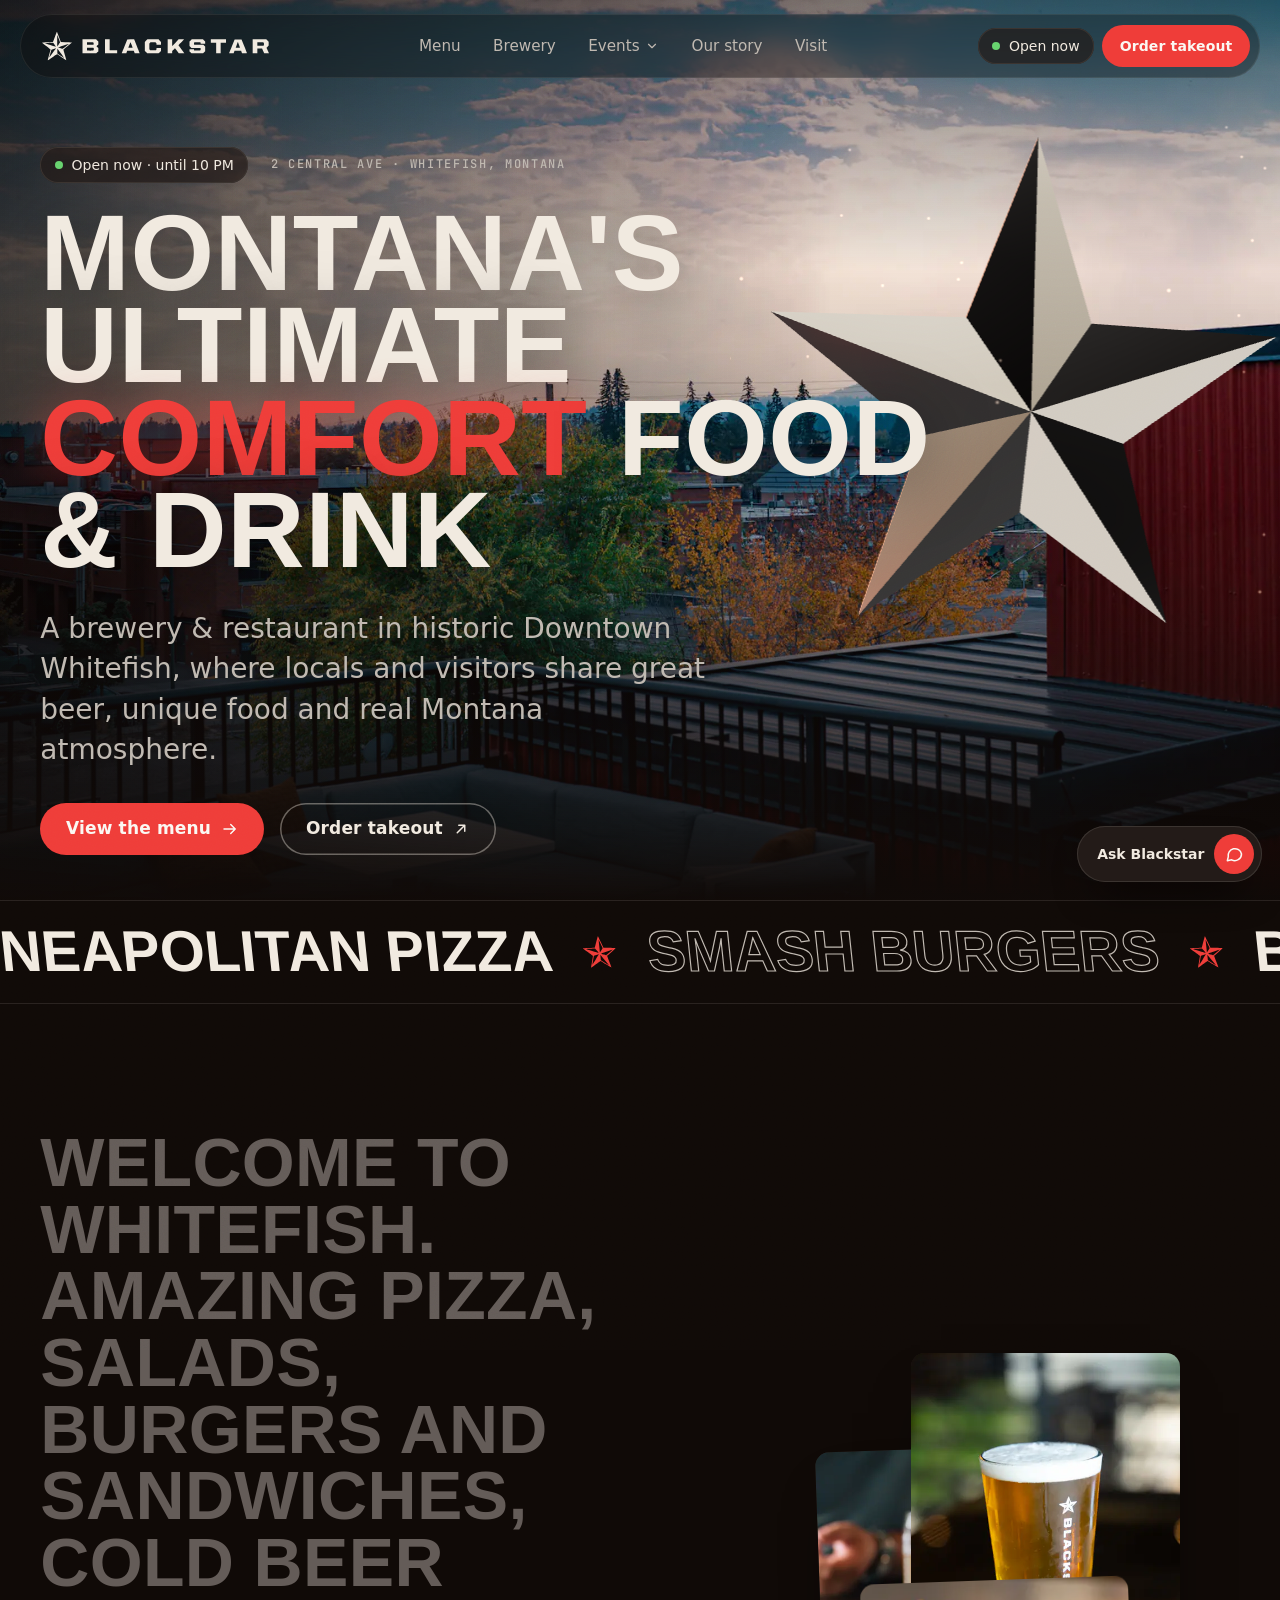
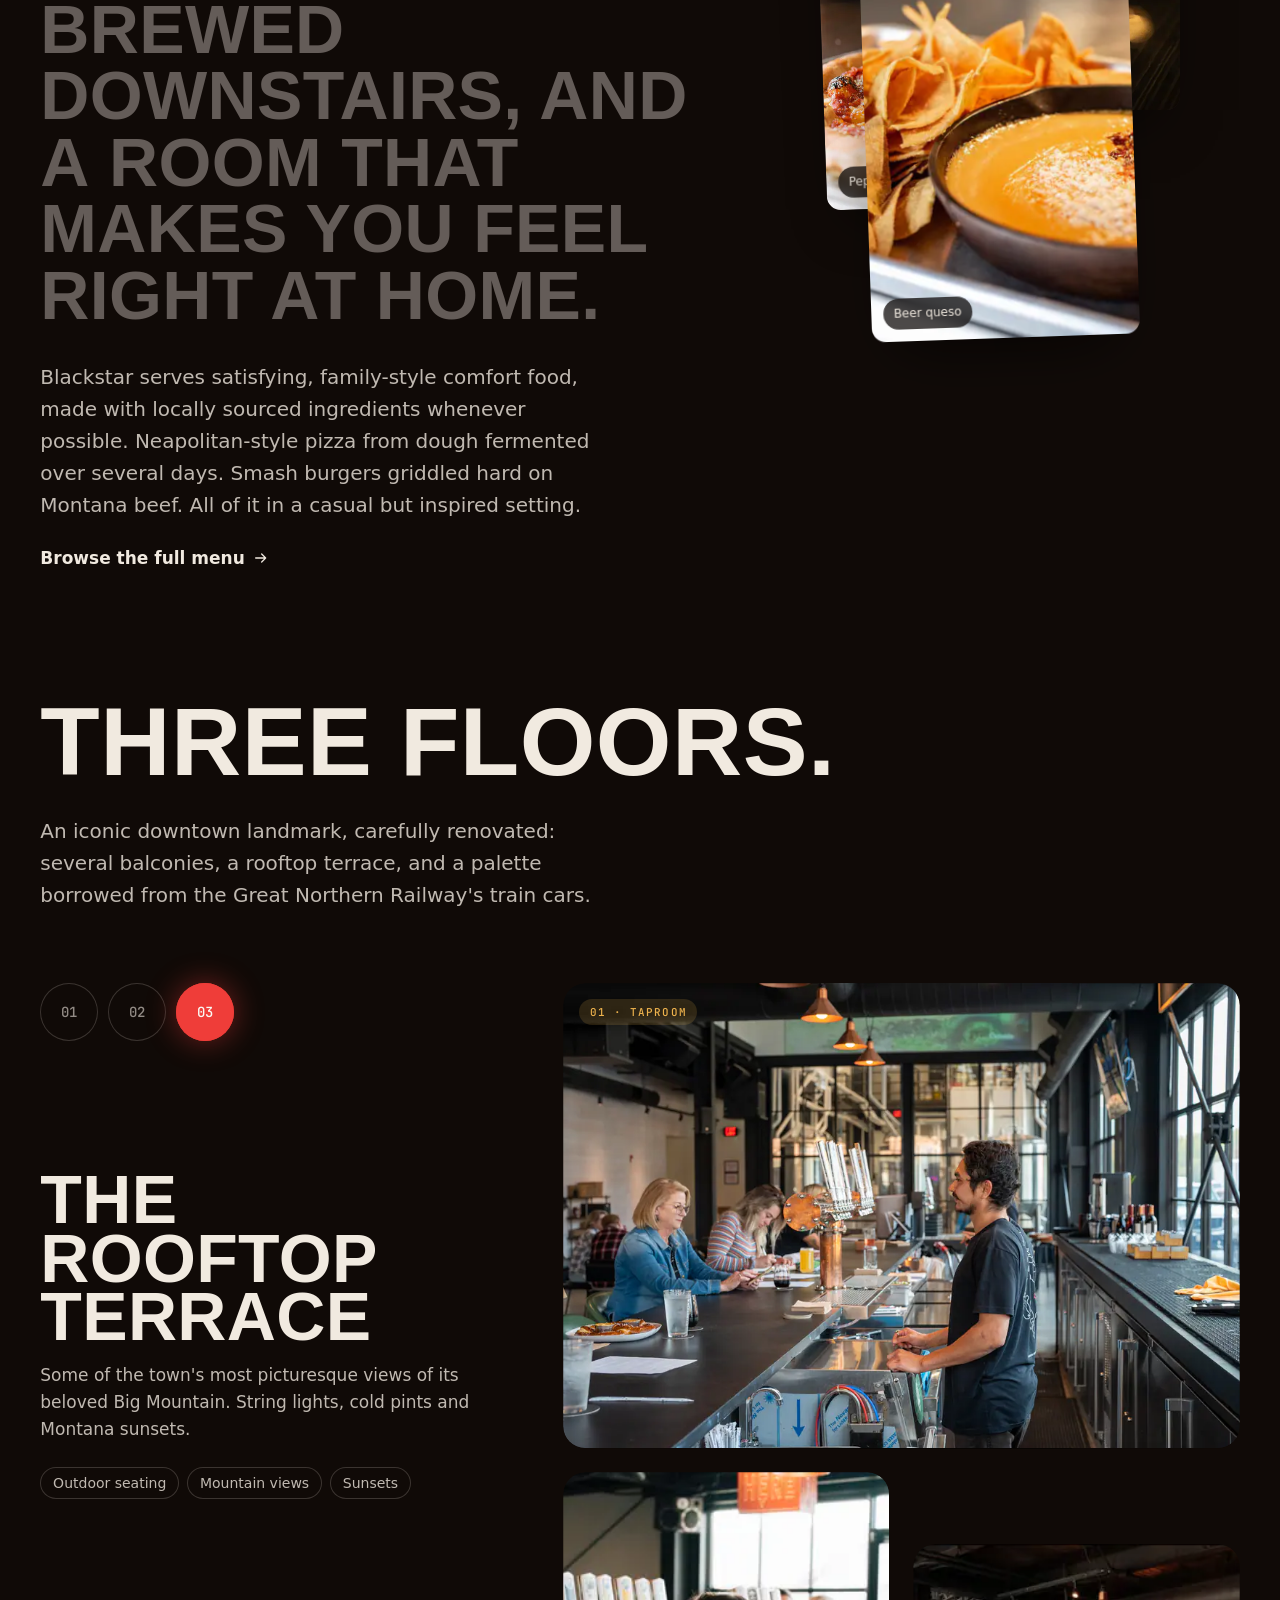
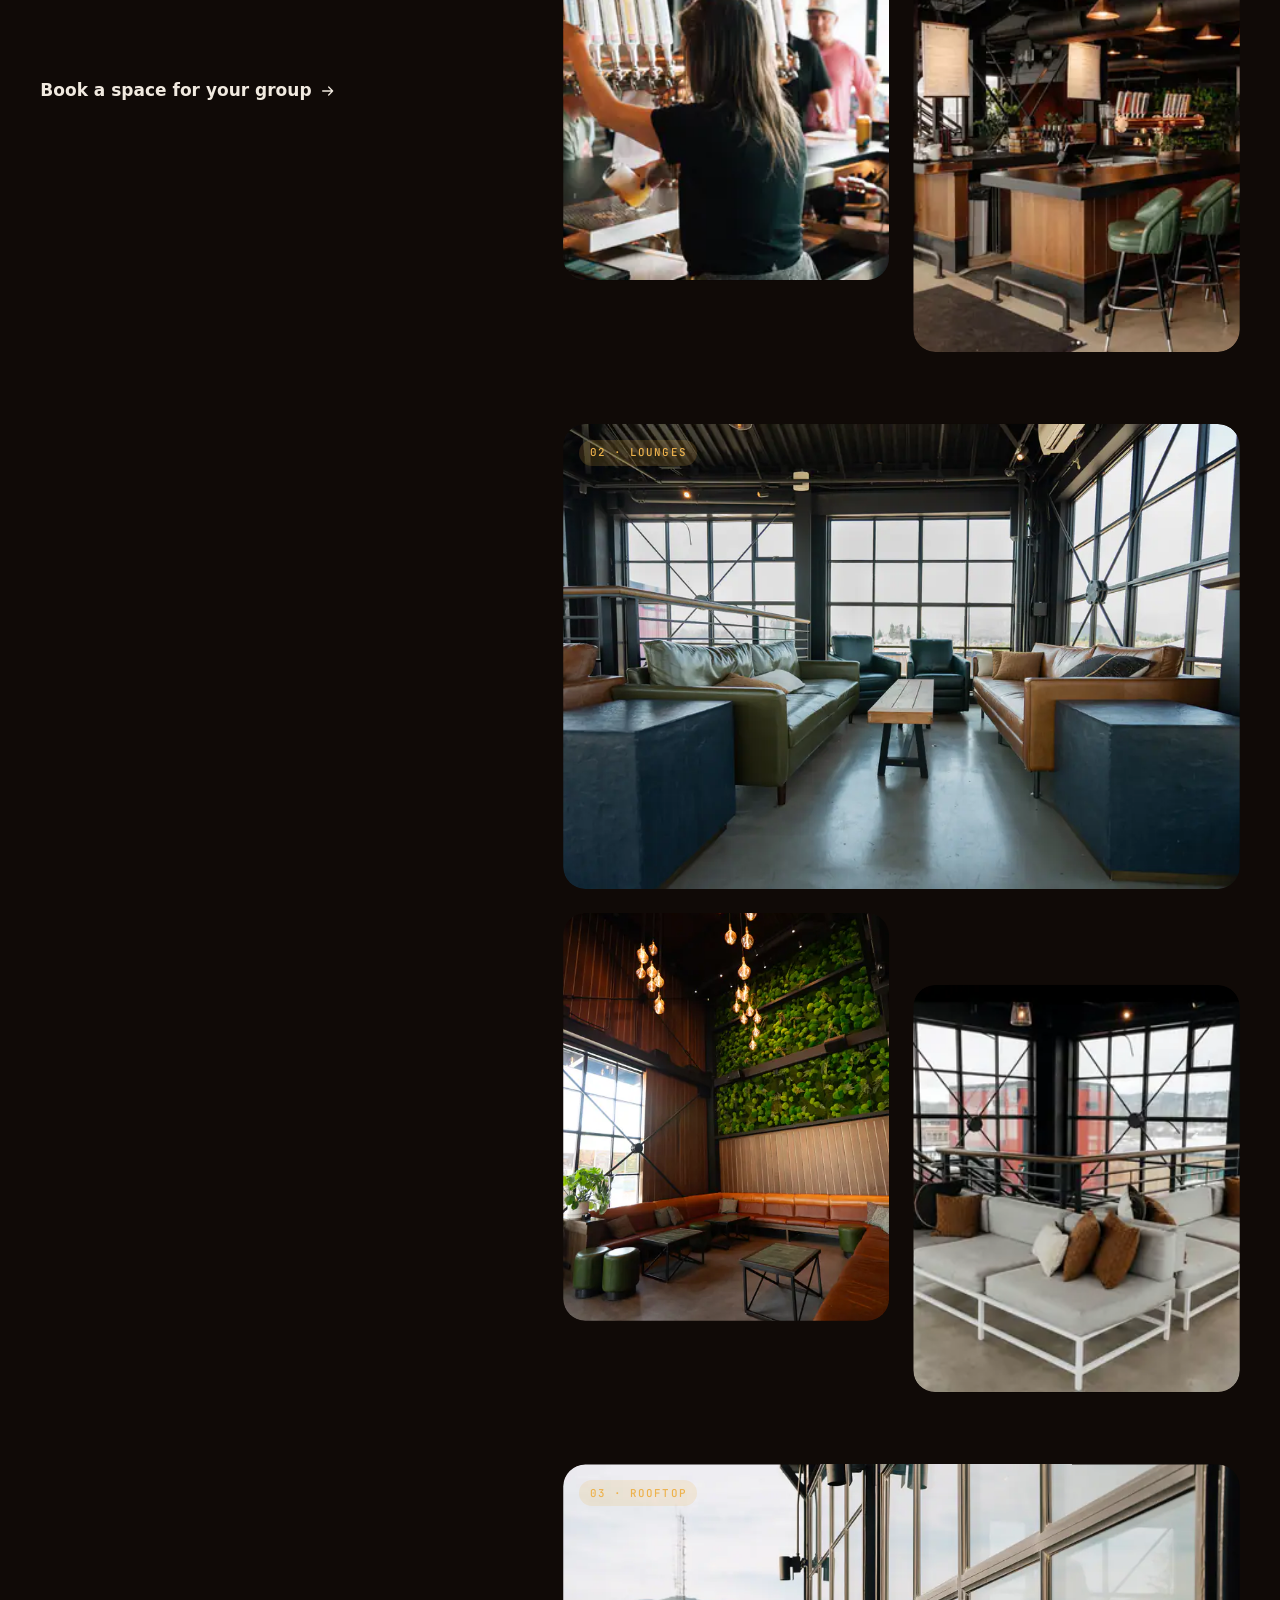
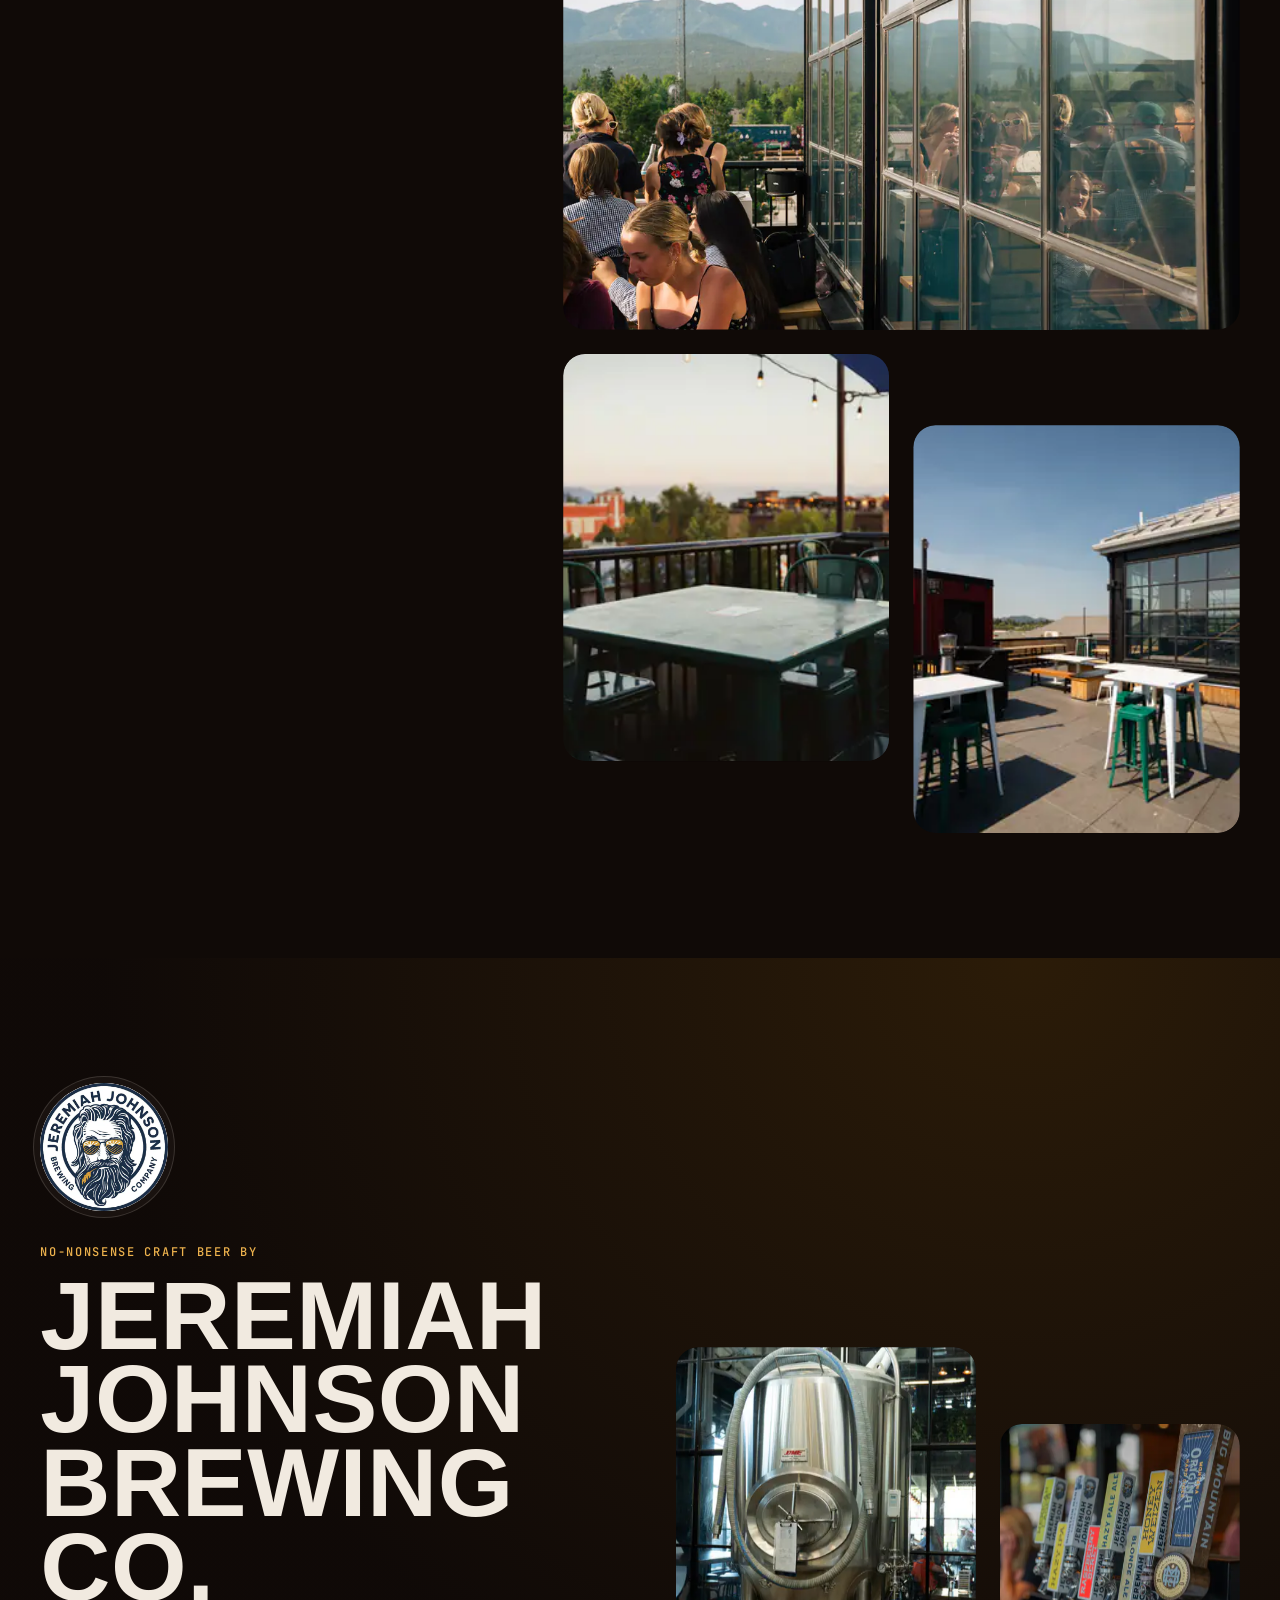
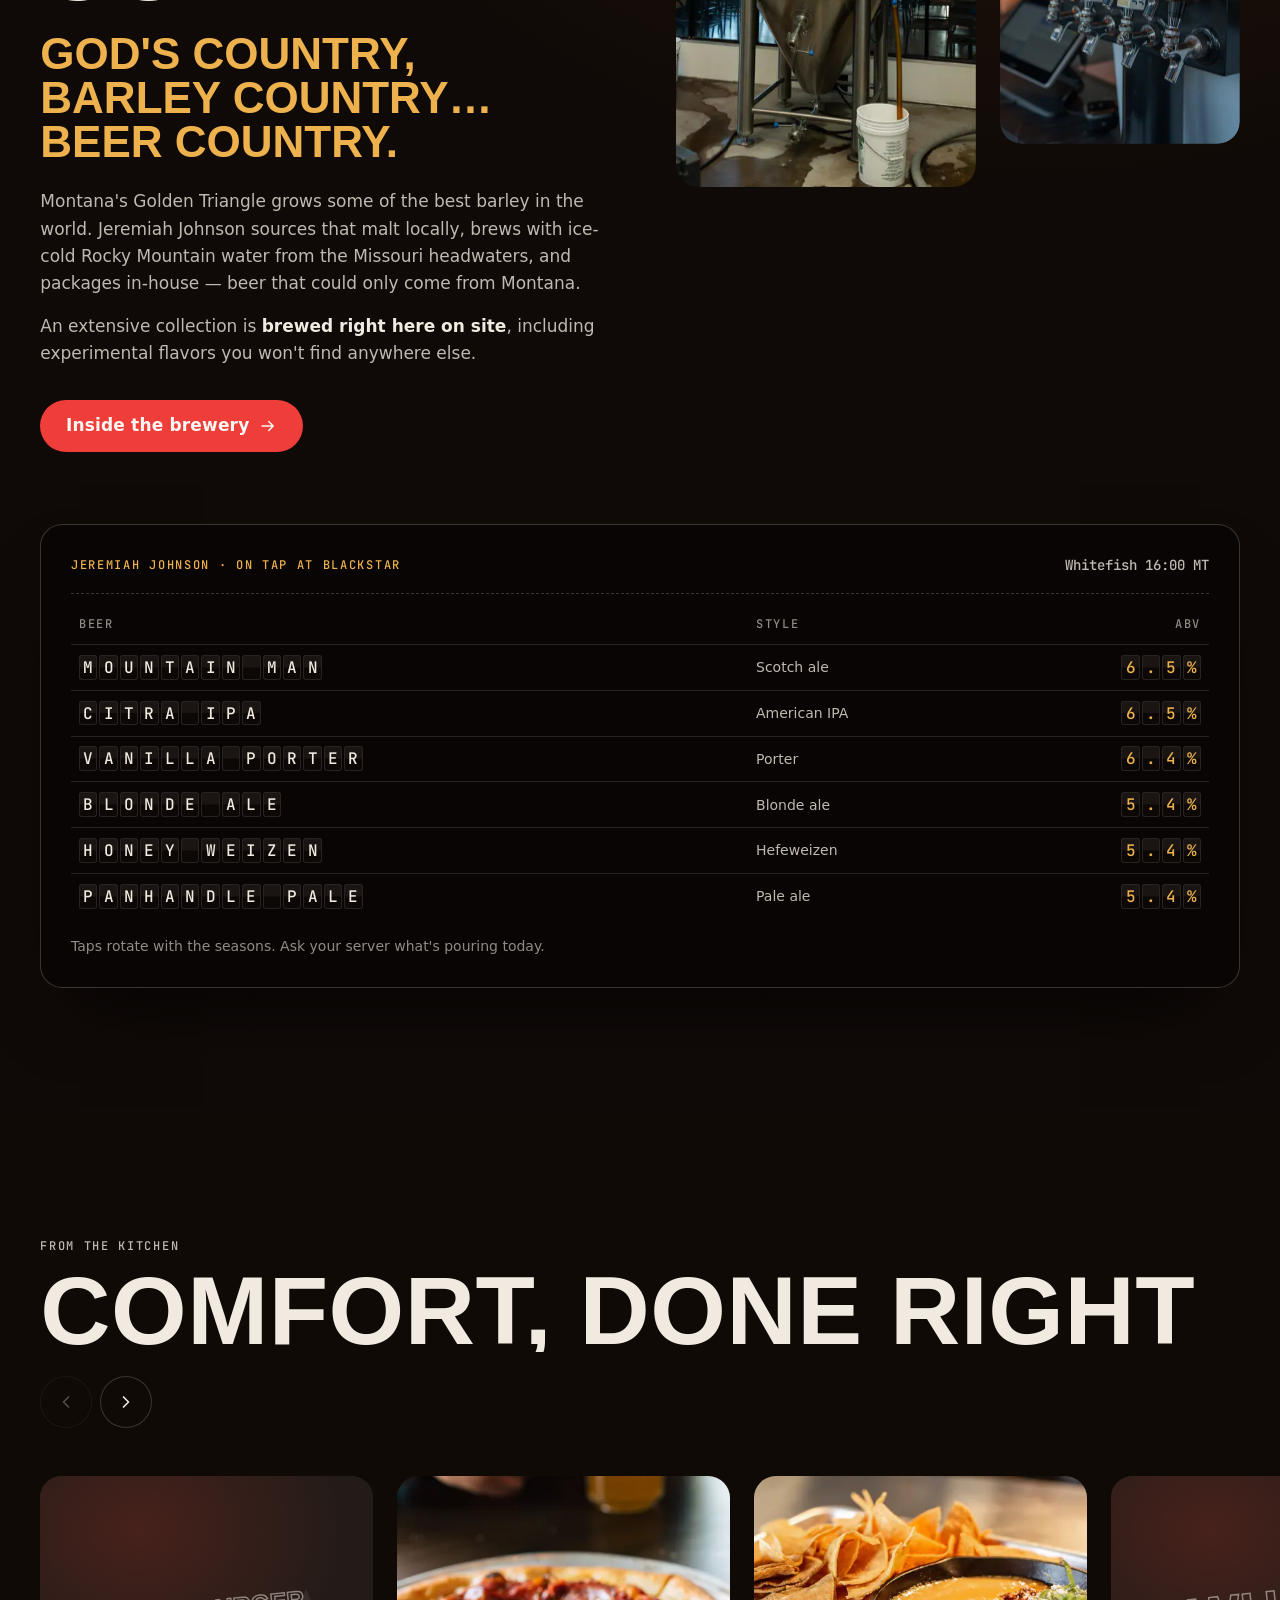
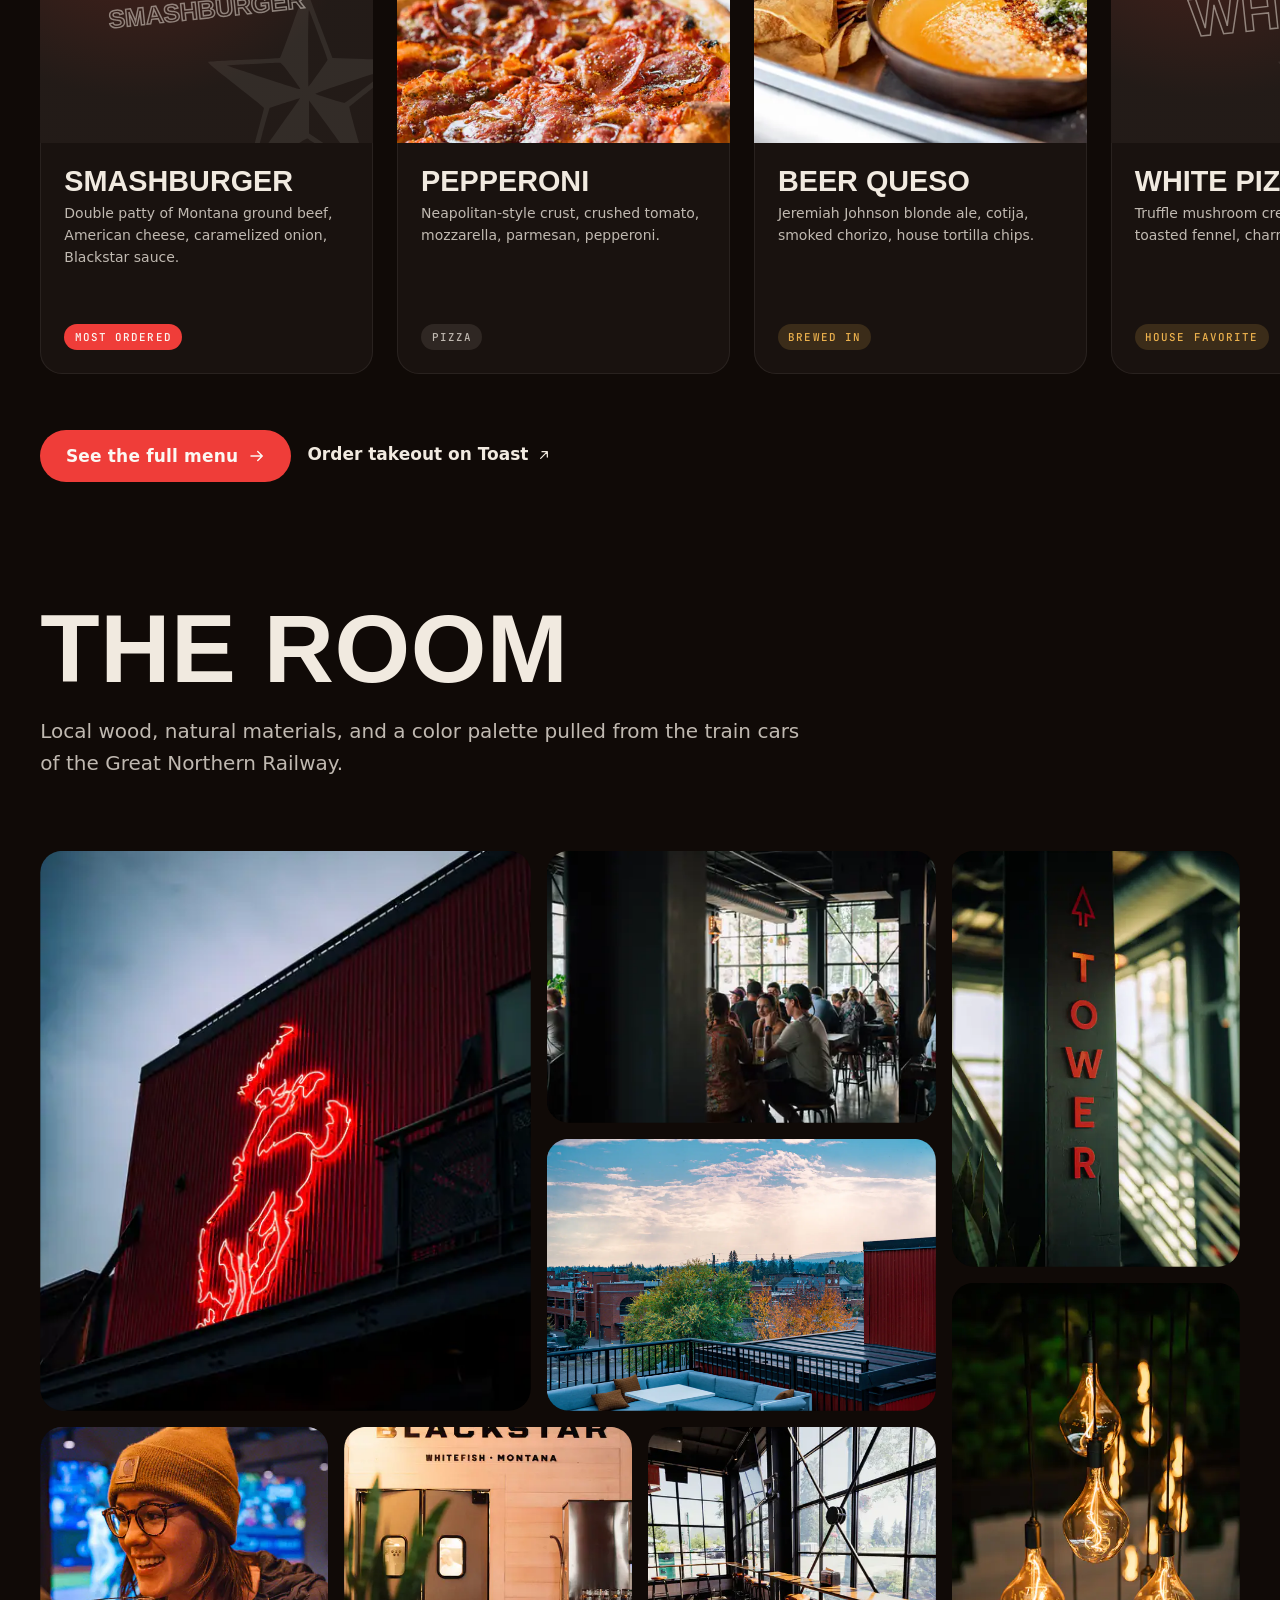
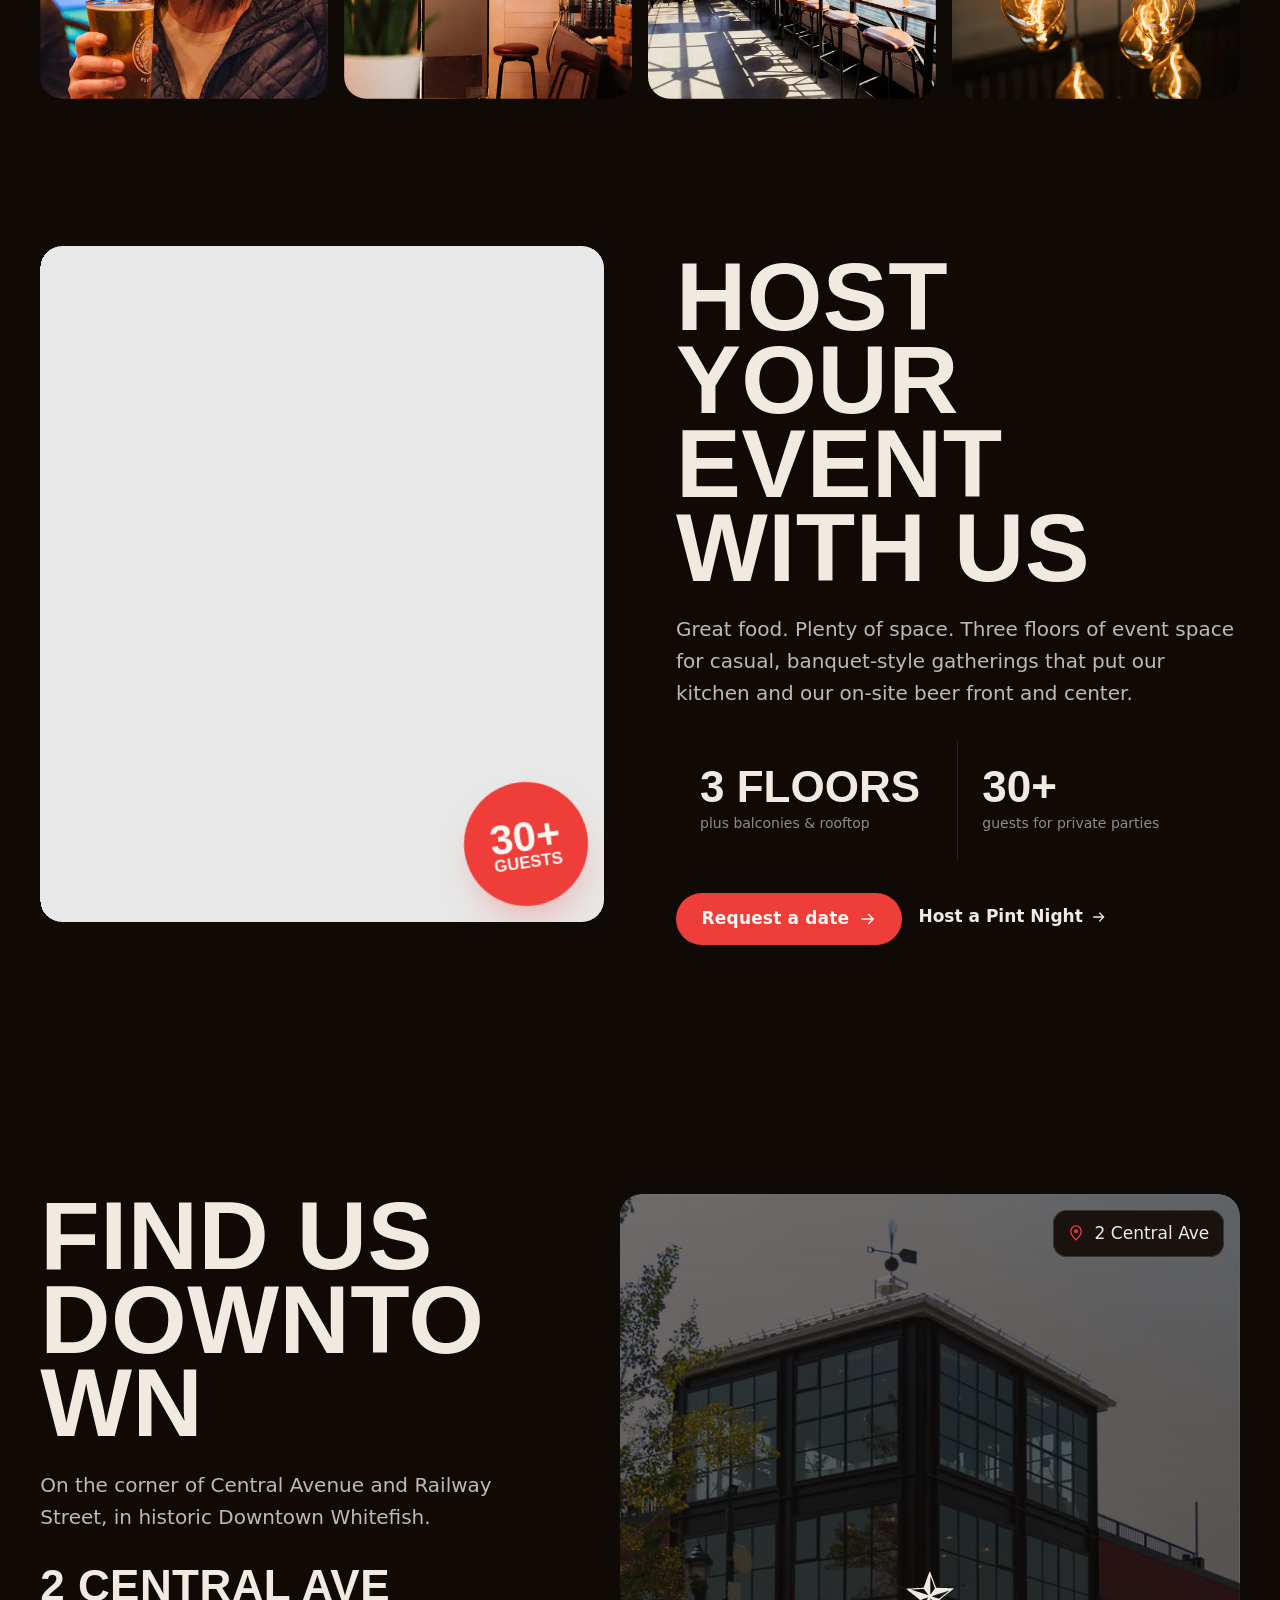
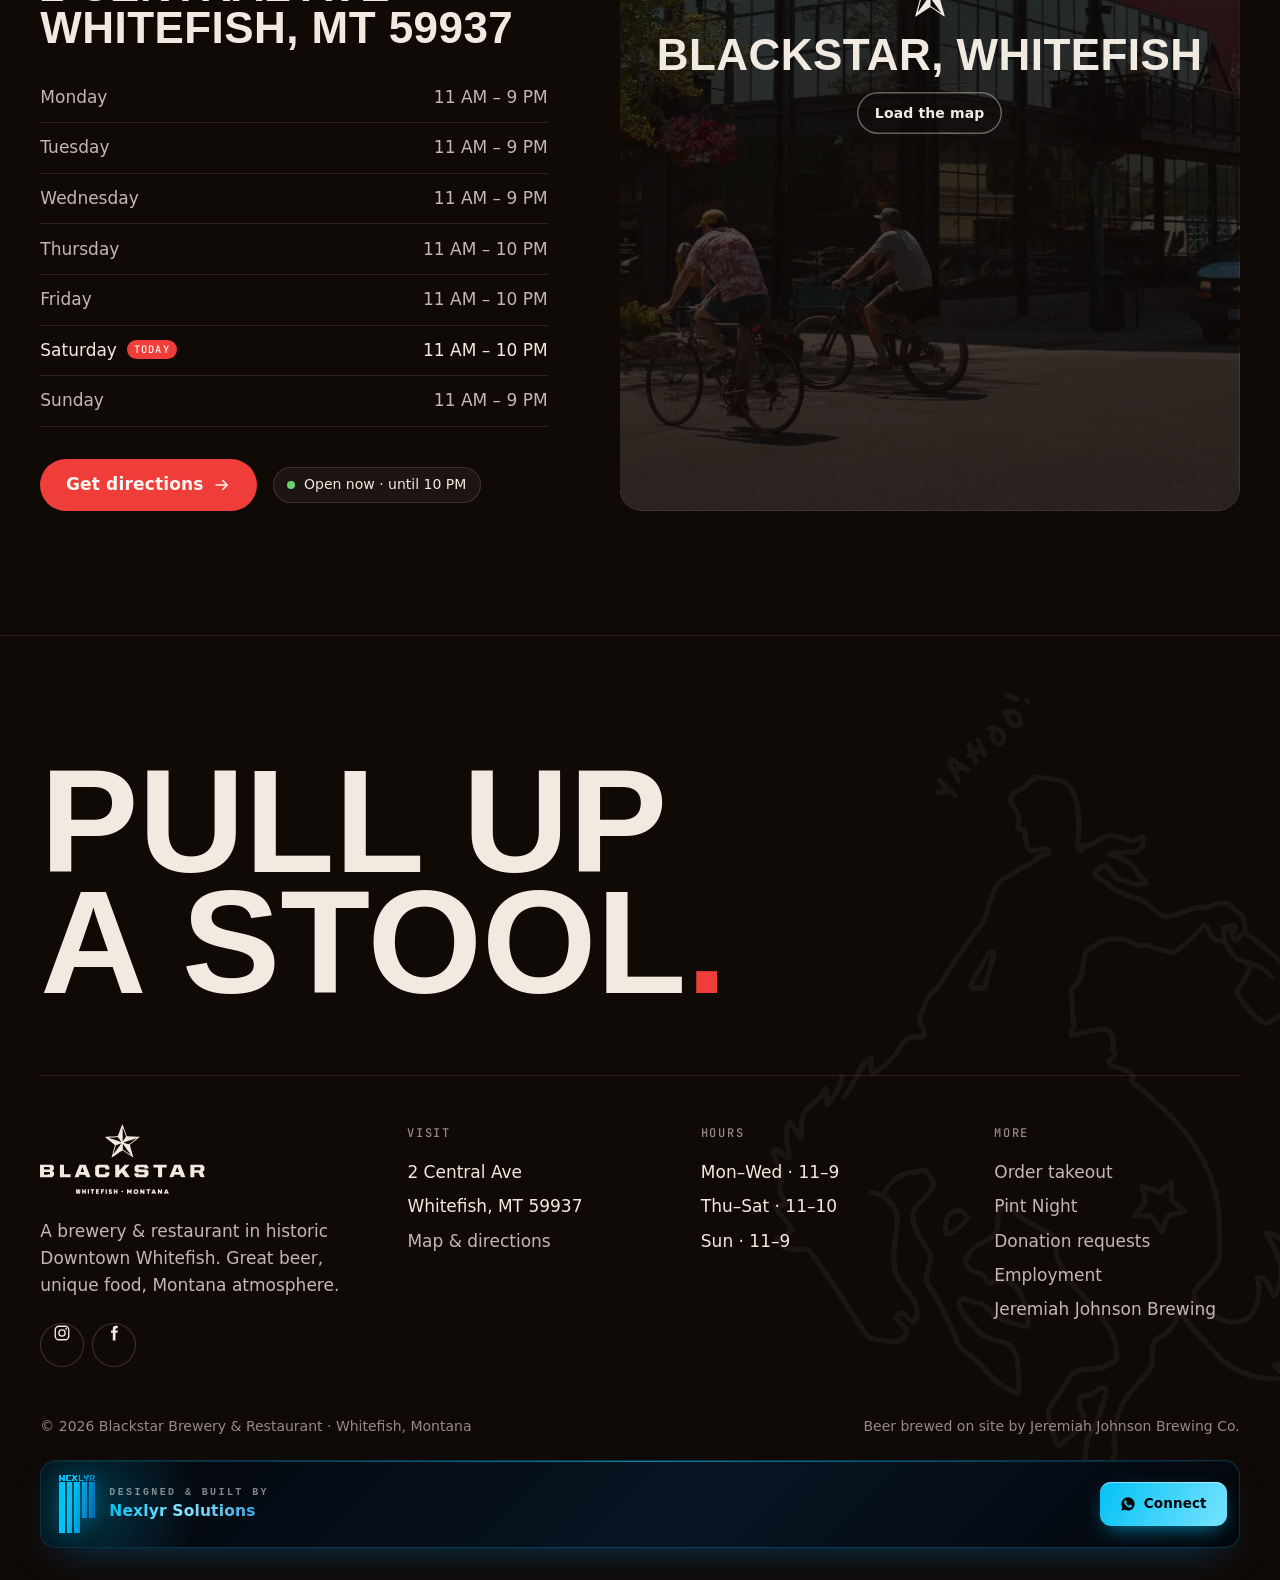
==== index.html @ f2c834ae "Blackstar demo website: 6 pages, 3D star, tap board, menu, events Premium multi-page site for Blacks" ====
<!doctype html>
<html lang="en">
<head>
<meta charset="utf-8">
<meta name="viewport" content="width=device-width,initial-scale=1,viewport-fit=cover">
<title>Blackstar — Brewery & Restaurant in Downtown Whitefish, Montana</title>
<meta name="description" content="Montana's ultimate comfort food & drink. Neapolitan-style pizza, smash burgers and Jeremiah Johnson beer brewed on site, three floors and a rooftop terrace at 2 Central Ave, Whitefish.">
<meta name="theme-color" content="#120e0c">
<link rel="canonical" href="https://blackstar.nexlyr.solutions/">
<meta property="og:type" content="website"><meta property="og:site_name" content="Blackstar">
<meta property="og:title" content="Blackstar — Brewery & Restaurant in Downtown Whitefish, Montana"><meta property="og:description" content="Montana's ultimate comfort food & drink. Neapolitan-style pizza, smash burgers and Jeremiah Johnson beer brewed on site, three floors and a rooftop terrace at 2 Central Ave, Whitefish.">
<meta property="og:url" content="https://blackstar.nexlyr.solutions/">
<meta property="og:image" content="https://blackstar.nexlyr.solutions/assets/brand/og-image.jpg"><meta property="og:image:width" content="1200"><meta property="og:image:height" content="630">
<meta name="twitter:card" content="summary_large_image"><meta name="twitter:image" content="https://blackstar.nexlyr.solutions/assets/brand/og-image.jpg">
<link rel="icon" href="assets/brand/favicon.svg" type="image/svg+xml"><link rel="icon" href="assets/brand/favicon-32.png" sizes="32x32"><link rel="apple-touch-icon" href="assets/brand/apple-touch-icon.png">
<link rel="manifest" href="site.webmanifest">
<link rel="preload" href="assets/fonts/display-900.woff2" as="font" type="font/woff2" crossorigin>
<link rel="preload" href="assets/fonts/sans-400.woff2" as="font" type="font/woff2" crossorigin>
<link rel="preload" as="image" type="image/webp" imagesrcset="assets/img/rooftop-sunset-view-480.webp 480w, assets/img/rooftop-sunset-view-960.webp 960w, assets/img/rooftop-sunset-view-1600.webp 1600w" imagesizes="100vw" fetchpriority="high">
<link rel="stylesheet" href="assets/css/tokens.css">
<link rel="stylesheet" href="assets/css/site.css">
<script>(function(d){d.classList.add('js');if(!matchMedia('(prefers-reduced-motion: reduce)').matches)d.classList.add('js-motion')})(document.documentElement)</script>
<script type="application/ld+json">{"@context":"https://schema.org","@type":["Restaurant","Brewery"],"name":"Blackstar","alternateName":"Blackstar Brewery & Restaurant","description":"Brewery and restaurant in historic Downtown Whitefish, Montana, with beer brewed on site by Jeremiah Johnson Brewing Co.","servesCuisine":["American","Pizza","Burgers"],"url":"https://blackstar.nexlyr.solutions/","image":"https://blackstar.nexlyr.solutions/assets/brand/og-image.jpg","address":{"@type":"PostalAddress","streetAddress":"2 Central Ave","addressLocality":"Whitefish","addressRegion":"MT","postalCode":"59937","addressCountry":"US"},"geo":{"@type":"GeoCoordinates","latitude":48.4121,"longitude":-114.3376},"openingHoursSpecification":[{"@type":"OpeningHoursSpecification","dayOfWeek":["Monday","Tuesday","Wednesday","Sunday"],"opens":"11:00","closes":"21:00"},{"@type":"OpeningHoursSpecification","dayOfWeek":["Thursday","Friday","Saturday"],"opens":"11:00","closes":"22:00"}],"acceptsReservations":"False","hasMenu":"https://blackstar.nexlyr.solutions/menu","sameAs":["https://www.instagram.com/blackstarmontana/","https://www.facebook.com/blackstarmontana","https://www.blackstarmt.com/"]}</script>
</head>
<body data-page="home">
<a class="skip" href="#main">Skip to content</a>
<svg width="0" height="0" style="position:absolute" aria-hidden="true">
<symbol id="i-star" viewBox="0 0 227 218"><path d="M43.3 216.4C47.2 203.6 65.0 137.3 64.8 136.4C64.6 135.7 49.9 123.8 32.1 109.9C6.0 89.5 0.1 84.5 1.6 83.9C2.6 83.5 21.3 82.4 43.0 81.5C64.7 80.6 82.7 79.7 83.0 79.5C83.4 79.3 90.1 61.3 98.0 39.4C108.7 10.0 112.6 0.2 113.2 1.6C113.7 2.7 120.5 20.6 128.3 41.5L142.6 79.5L177.5 80.7C196.8 81.4 215.8 82.0 219.9 82.2L227.4 82.5L194.9 108.4C177.1 122.6 162.2 134.6 161.8 134.9C161.4 135.2 166.3 153.5 172.6 175.5C178.9 197.5 184.0 215.8 184.0 216.2C184.0 216.6 169.3 207.2 151.2 195.3C133.2 183.4 117.3 173.0 115.9 172.1C112.9 170.4 117.7 167.5 62.6 204.8C49.9 213.5 43.0 217.6 43.3 216.4ZM164.2 193.8C162.1 190.9 150.3 174.8 138.2 158.1L116.0 127.8L116.0 146.6L116.0 165.5L141.3 182.2C155.1 191.3 166.9 198.9 167.3 198.9C167.7 199.0 166.3 196.6 164.2 193.8ZM81.4 160.1C95.0 141.2 105.9 125.6 105.7 125.4C105.4 125.1 72.1 135.8 71.2 136.5C71.1 136.6 67.2 150.3 62.6 166.9C58.1 183.5 54.9 196.5 55.5 195.8C56.2 195.1 67.9 179.0 81.4 160.1ZM182.0 111.5C195.2 101.1 205.8 92.5 205.7 92.3C205.6 92.2 186.6 98.3 163.5 105.9C132.2 116.3 122.0 120.0 123.5 120.6C129.7 123.1 154.8 130.8 156.3 130.7C157.3 130.6 168.9 122.0 182.0 111.5ZM106.0 114.5C106.0 114.3 101.2 107.5 95.4 99.5C85.6 86.2 84.5 85.0 81.6 85.0C73.7 85.1 22.8 87.8 22.5 88.2C22.2 88.5 103.4 114.8 105.2 114.9C105.7 115.0 106.0 114.8 106.0 114.5ZM126.4 97.3C132.2 89.3 137.0 82.1 137.0 81.5C137.0 80.2 117.3 27.3 115.9 25.0C115.4 24.1 115.0 41.8 115.0 67.8C115.0 92.1 115.2 112.0 115.4 112.0C115.7 112.0 120.6 105.4 126.4 97.3Z" fill="currentColor"/></symbol>
<symbol id="i-arrow" viewBox="0 0 24 24"><path d="M4 12h15M13 6l6 6-6 6" fill="none" stroke="currentColor" stroke-width="1.9" stroke-linecap="round" stroke-linejoin="round"/></symbol>
<symbol id="i-ext" viewBox="0 0 24 24"><path d="M7 17 17 7M9 7h8v8" fill="none" stroke="currentColor" stroke-width="1.9" stroke-linecap="round" stroke-linejoin="round"/></symbol>
<symbol id="i-down" viewBox="0 0 24 24"><path d="m6 9 6 6 6-6" fill="none" stroke="currentColor" stroke-width="2" stroke-linecap="round" stroke-linejoin="round"/></symbol>
<symbol id="i-left" viewBox="0 0 24 24"><path d="M15 6l-6 6 6 6" fill="none" stroke="currentColor" stroke-width="2" stroke-linecap="round" stroke-linejoin="round"/></symbol>
<symbol id="i-right" viewBox="0 0 24 24"><path d="M9 6l6 6-6 6" fill="none" stroke="currentColor" stroke-width="2" stroke-linecap="round" stroke-linejoin="round"/></symbol>
<symbol id="i-ig" viewBox="0 0 24 24"><rect x="3" y="3" width="18" height="18" rx="5" fill="none" stroke="currentColor" stroke-width="1.8"/><circle cx="12" cy="12" r="4.2" fill="none" stroke="currentColor" stroke-width="1.8"/><circle cx="17.4" cy="6.6" r="1.2" fill="currentColor"/></symbol>
<symbol id="i-fb" viewBox="0 0 24 24"><path d="M14 8.5V6.8c0-.8.5-1.3 1.3-1.3H17V2.3h-2.6C11.7 2.3 10.4 4 10.4 6.4v2.1H8v3.3h2.4V22H14V11.8h2.6l.5-3.3H14z" fill="currentColor"/></symbol>
<symbol id="i-pin" viewBox="0 0 24 24"><path d="M12 21s-7-6.2-7-11.5A7 7 0 0 1 19 9.5C19 14.8 12 21 12 21z" fill="none" stroke="currentColor" stroke-width="1.8"/><circle cx="12" cy="9.5" r="2.5" fill="currentColor"/></symbol>
<symbol id="i-clock" viewBox="0 0 24 24"><circle cx="12" cy="12" r="9" fill="none" stroke="currentColor" stroke-width="1.8"/><path d="M12 7v5l3 2" fill="none" stroke="currentColor" stroke-width="1.8" stroke-linecap="round"/></symbol>
<symbol id="i-beer" viewBox="0 0 24 24"><path d="M6 8h9v11a2 2 0 0 1-2 2H8a2 2 0 0 1-2-2V8zM15 10h2.5a2 2 0 0 1 2 2v3a2 2 0 0 1-2 2H15M6 8a3 3 0 0 1 3-4 3 3 0 0 1 5 1 2.5 2.5 0 0 1 1 3" fill="none" stroke="currentColor" stroke-width="1.7" stroke-linejoin="round"/><path d="M9 12v5M12 12v5" stroke="currentColor" stroke-width="1.7" stroke-linecap="round"/></symbol>
<symbol id="i-cal" viewBox="0 0 24 24"><rect x="3.5" y="5" width="17" height="15" rx="2.5" fill="none" stroke="currentColor" stroke-width="1.8"/><path d="M3.5 10h17M8 3v4M16 3v4" stroke="currentColor" stroke-width="1.8" stroke-linecap="round"/></symbol>
<symbol id="i-users" viewBox="0 0 24 24"><circle cx="9" cy="8" r="3.4" fill="none" stroke="currentColor" stroke-width="1.8"/><path d="M2.5 20c.6-3.6 3.2-5.6 6.5-5.6s5.9 2 6.5 5.6M16 4.8a3.3 3.3 0 0 1 0 6.4M18 14.6c2 .6 3.2 2.4 3.5 5.4" fill="none" stroke="currentColor" stroke-width="1.8" stroke-linecap="round"/></symbol>
<symbol id="i-chat" viewBox="0 0 24 24"><path d="M21 12a8 8 0 0 1-11.8 7L4 20l1.1-4.5A8 8 0 1 1 21 12Z" fill="none" stroke="currentColor" stroke-width="1.8" stroke-linejoin="round"/></symbol>
<symbol id="i-send" viewBox="0 0 24 24"><path d="M4 12 20 4l-6 16-3-7-7-1z" fill="none" stroke="currentColor" stroke-width="1.8" stroke-linejoin="round"/></symbol>
<symbol id="i-x" viewBox="0 0 24 24"><path d="M6 6l12 12M18 6 6 18" stroke="currentColor" stroke-width="2" stroke-linecap="round"/></symbol>
<symbol id="i-ticket" viewBox="0 0 24 24"><path d="M3 8a2 2 0 0 0 2-2h14a2 2 0 0 0 2 2v2a2 2 0 0 0 0 4v2a2 2 0 0 0-2 2H5a2 2 0 0 0-2-2v-2a2 2 0 0 0 0-4V8z" fill="none" stroke="currentColor" stroke-width="1.8" stroke-linejoin="round"/><path d="M14 6v12" stroke="currentColor" stroke-width="1.6" stroke-dasharray="2 2"/></symbol>
<symbol id="i-heart" viewBox="0 0 24 24"><path d="M12 20s-8-4.7-8-10.5A4.5 4.5 0 0 1 12 7a4.5 4.5 0 0 1 8 2.5C20 15.3 12 20 12 20z" fill="none" stroke="currentColor" stroke-width="1.8" stroke-linejoin="round"/></symbol>
<symbol id="i-brief" viewBox="0 0 24 24"><rect x="3" y="7" width="18" height="13" rx="2.5" fill="none" stroke="currentColor" stroke-width="1.8"/><path d="M9 7V5.5A1.5 1.5 0 0 1 10.5 4h3A1.5 1.5 0 0 1 15 5.5V7M3 12h18" fill="none" stroke="currentColor" stroke-width="1.8"/></symbol>
<symbol id="i-pizza" viewBox="0 0 24 24"><path d="M12 21 3.5 5.5a14 14 0 0 1 17 0L12 21z" fill="none" stroke="currentColor" stroke-width="1.8" stroke-linejoin="round"/><circle cx="10" cy="9" r="1.3" fill="currentColor"/><circle cx="14" cy="12" r="1.3" fill="currentColor"/></symbol>
<symbol id="i-mtn" viewBox="0 0 24 24"><path d="M2 19 9 7l4 6 2.5-3.5L22 19H2z" fill="none" stroke="currentColor" stroke-width="1.8" stroke-linejoin="round"/></symbol>
</svg>
<div class="grain" aria-hidden="true"></div>
<i class="progress" aria-hidden="true"></i>
<header class="nav" role="banner">
  <a class="brand" href="index.html" aria-label="Blackstar home"><svg class="brand__star" viewBox="0 0 227 218" aria-hidden="true"><use href="#i-star"/></svg><svg class="brand__word" viewBox="326 84 1122 90" aria-hidden="true"><path d="M45.3 219.4C45.6 218.3 50.4 200.8 56.0 180.5C61.5 160.2 66.5 142.3 67.0 140.8C67.8 138.2 66.8 137.4 34.1 111.8C15.5 97.3 0.4 85.4 0.5 85.2C0.7 85.0 19.9 84.0 43.1 82.9C66.4 81.8 85.6 80.7 85.8 80.6C85.9 80.4 92.6 62.3 100.6 40.4C108.5 18.5 115.2 0.4 115.4 0.3C115.6 0.1 122.4 17.7 130.5 39.4C138.7 61.1 145.6 79.3 145.9 79.8C146.2 80.3 165.2 81.3 188.0 82.0C210.8 82.7 229.8 83.6 230.3 83.9C230.7 84.3 217.0 95.8 199.8 109.6C182.6 123.3 167.8 135.2 166.7 136.0C164.9 137.5 165.2 138.8 176.4 177.9C182.8 200.1 187.9 218.7 187.8 219.1C187.6 219.5 171.5 209.4 152.0 196.5C132.5 183.7 116.1 173.4 115.5 173.7C115.0 174.1 99.4 184.5 81.0 197.0C40.9 224.1 44.7 221.7 45.3 219.4ZM145.4 165.8C131.3 146.4 119.5 130.3 119.4 130.1C119.2 129.9 119.0 138.3 119.0 148.7L119.0 167.8L144.7 184.9C158.9 194.2 170.6 201.7 170.8 201.5C171.0 201.3 159.6 185.2 145.4 165.8ZM83.9 162.6C97.7 143.3 108.8 127.4 108.5 127.2C108.3 127.0 100.3 129.4 90.7 132.6L73.3 138.4L65.6 166.4C56.2 200.9 56.5 199.8 57.8 198.5C58.3 197.9 70.1 181.8 83.9 162.6ZM329.0 128.0L329.0 86.0L369.8 86.0L410.5 86.1L417.2 92.5L424.0 99.0L424.0 107.7L424.0 116.4L418.5 122.0L413.0 127.6L418.5 133.0L424.0 138.4L424.0 148.3L424.0 158.3L417.8 164.1L411.5 169.9L370.2 170.0L329.0 170.0L329.0 128.0ZM464.0 128.0L464.0 86.0L478.0 86.0L492.0 86.0L492.0 118.5L492.0 151.0L514.5 151.0L537.0 151.0L537.0 160.5L537.0 170.0L500.5 170.0L464.0 170.0L464.0 128.0ZM565.0 169.2C565.0 168.8 572.3 150.1 581.3 127.5L597.6 86.5L618.2 86.2L638.8 86.0L655.4 127.5C664.5 150.3 672.0 169.2 672.0 169.5C672.0 169.8 665.3 170.0 657.1 170.0L642.2 170.0L639.5 162.5L636.7 155.0L616.9 155.0L597.1 155.0L595.2 160.2C594.1 163.1 592.9 166.5 592.6 167.8C591.9 169.9 591.5 170.0 578.4 170.0C571.0 170.0 565.0 169.7 565.0 169.2ZM710.2 162.7L703.0 155.5L703.0 128.5L703.0 101.5L710.8 93.7L718.5 86.0L752.0 86.0L785.5 86.1L792.8 93.9L800.0 101.8L800.0 109.9L800.0 118.0L786.5 118.0L773.0 118.0L773.0 113.7C773.0 110.3 772.4 108.8 770.2 106.7C767.4 104.0 767.3 104.0 752.1 104.0L736.8 104.0L733.4 107.4L730.0 110.8L730.0 128.3C730.0 145.7 730.0 145.9 732.6 148.9L735.2 152.0L751.9 152.0C768.1 152.0 768.7 151.9 770.8 149.7C772.4 148.0 773.0 146.1 773.0 142.7L773.0 138.0L786.5 138.0L800.0 138.0L800.0 146.8L800.0 155.6L792.7 162.8L785.5 170.0L751.5 170.0L717.4 170.0L710.2 162.7ZM840.0 128.0L840.0 86.0L853.5 86.0L867.0 86.0L867.0 106.0C867.0 117.0 867.3 126.0 867.8 125.9C868.2 125.9 876.8 116.9 887.0 105.9L905.5 86.1L922.0 86.0L938.5 86.0L930.5 94.2C926.1 98.8 918.5 106.6 913.6 111.6L904.8 120.8L922.4 145.4L940.0 170.0L923.2 170.0L906.5 170.0L895.6 154.5C889.6 146.0 884.4 139.0 883.9 139.0C883.5 139.0 879.6 142.9 875.1 147.8L867.1 156.5L867.0 163.2L867.0 170.0L853.5 170.0L840.0 170.0L840.0 128.0ZM976.7 164.2L971.0 158.4L971.0 151.7L971.0 145.0L984.5 145.0L998.0 145.0L998.0 147.8C998.0 152.7 999.0 153.0 1018.1 153.0C1032.1 153.0 1036.0 152.7 1036.9 151.6C1037.6 150.7 1038.0 147.8 1037.8 144.3L1037.5 138.5L1010.0 138.2L982.5 138.0L976.8 132.3L971.0 126.6L971.0 113.0L971.0 99.4L977.8 92.7L984.6 86.0L1018.2 86.0L1051.8 86.0L1058.4 92.8L1065.0 99.5L1065.0 105.8L1065.0 112.0L1051.5 112.0L1038.0 112.0L1038.0 109.2C1038.0 107.7 1037.5 105.9 1036.8 105.2C1035.1 103.5 1000.9 103.5 999.2 105.2C998.5 105.9 998.0 108.7 998.0 111.5C998.0 114.3 998.5 117.1 999.2 117.8C1000.1 118.7 1007.8 119.0 1027.5 119.0L1054.6 119.0L1059.8 124.3L1065.0 129.6L1065.0 143.6L1065.0 157.6L1058.7 163.8L1052.4 170.0L1017.4 170.0L982.4 170.0L976.7 164.2ZM1131.0 138.0L1131.0 106.0L1115.0 106.0L1099.0 106.0L1099.0 96.0L1099.0 86.0L1144.5 86.0L1190.0 86.0L1190.0 96.0L1190.0 106.0L1174.0 106.0L1158.0 106.0L1158.0 138.0L1158.0 170.0L1144.5 170.0L1131.0 170.0L1131.0 138.0ZM1209.0 169.2C1209.0 168.8 1216.4 150.1 1225.4 127.5L1241.8 86.5L1262.5 86.5L1283.3 86.5L1299.1 126.4C1307.8 148.4 1315.2 167.1 1315.6 168.2C1316.1 169.9 1315.2 170.0 1301.1 170.0C1286.5 170.0 1286.1 170.0 1285.4 167.8C1285.1 166.5 1283.9 163.1 1282.8 160.2L1280.9 155.0L1261.1 155.0L1241.3 155.0L1238.5 162.5L1235.8 170.0L1222.4 170.0C1215.0 170.0 1209.0 169.7 1209.0 169.2ZM1350.0 128.0L1350.0 86.0L1390.8 86.0L1431.6 86.0L1438.8 93.3L1446.0 100.5L1446.0 112.0L1446.0 123.4L1439.4 130.1L1432.9 136.7L1439.1 150.1C1442.5 157.5 1445.9 165.0 1446.6 166.8L1448.0 170.0L1433.7 170.0L1419.3 170.0L1412.9 155.8L1406.4 141.5L1392.2 141.2L1378.0 140.9L1378.0 155.5L1378.0 170.0L1364.0 170.0L1350.0 170.0L1350.0 128.0ZM394.7 151.8C396.5 150.1 397.0 148.6 397.0 144.7C397.0 136.1 396.7 136.0 374.8 136.0L356.0 136.0L356.0 144.3C356.0 148.9 356.3 153.0 356.7 153.3C357.0 153.7 365.2 154.0 374.9 154.0C391.5 154.0 392.5 153.9 394.7 151.8ZM623.6 119.1C620.2 109.7 617.2 102.4 616.8 102.8C616.4 103.2 613.9 109.6 611.1 117.0C608.4 124.4 605.7 131.7 605.1 133.2L604.0 136.0L616.9 136.0L629.7 136.0L623.6 119.1ZM1270.4 126.2C1268.4 120.9 1265.6 113.2 1264.2 109.2C1262.8 105.2 1261.3 102.3 1260.9 102.7C1260.6 103.2 1257.6 110.8 1254.3 119.8L1248.3 136.0L1261.1 136.0L1273.9 136.0L1270.4 126.2ZM185.2 113.9C198.3 103.4 208.9 94.6 208.7 94.3C208.4 94.1 189.5 100.1 166.6 107.6C143.8 115.2 125.3 121.6 125.6 121.9C126.3 122.7 158.1 132.8 159.9 132.9C160.6 133.0 172.0 124.4 185.2 113.9ZM1416.2 122.3C1419.0 119.8 1418.8 108.5 1415.8 105.3C1413.7 103.1 1413.2 103.0 1395.8 103.0L1378.0 103.0L1378.0 113.5L1378.0 124.0L1396.2 124.0C1411.7 124.0 1414.6 123.8 1416.2 122.3ZM394.8 117.8C396.6 116.0 396.3 107.0 394.3 104.8C392.9 103.2 390.8 103.0 374.3 103.0L356.0 103.0L356.0 111.0L356.0 119.0L374.8 119.0C388.1 119.0 394.0 118.6 394.8 117.8ZM109.0 116.5C109.0 115.8 88.1 87.2 87.1 86.6C86.4 86.1 23.8 88.8 23.3 89.4C23.1 89.6 106.5 116.6 108.2 116.9C108.7 116.9 109.0 116.8 109.0 116.5ZM130.2 98.0L140.9 83.1L129.9 53.9C123.9 37.8 118.7 24.4 118.5 24.1C118.2 23.9 118.0 43.8 118.0 68.3C118.0 92.9 118.3 113.0 118.8 113.0C119.2 113.0 124.3 106.2 130.2 98.0Z" fill="currentColor"/></svg></a>
  <nav class="nav__links" aria-label="Main">
    <a href="menu.html">Menu</a>
    <a href="brewery.html">Brewery</a>
    <div class="nav__dd">
      <button type="button" aria-expanded="false" aria-haspopup="true">Events <svg aria-hidden="true"><use href="#i-down"/></svg></button>
      <div class="dd" role="menu">
        <a href="events.html" role="menuitem"><span class="ic"><svg aria-hidden="true"><use href="#i-users"/></svg></span><b>Private events</b><small>Groups of 30+, three floors</small></a>
        <a href="events.html#pint-night" role="menuitem"><span class="ic"><svg aria-hidden="true"><use href="#i-ticket"/></svg></span><b>Pint Night</b><small>Community fundraisers</small></a>
        <a href="events.html#faq" role="menuitem"><span class="ic"><svg aria-hidden="true"><use href="#i-cal"/></svg></span><b>Reservations FAQ</b><small>Summer & holiday policy</small></a>
      </div>
    </div>
    <a href="story.html">Our story</a>
    <a href="visit.html">Visit</a>
  </nav>
  <div class="nav__r">
    <span class="open-pill" data-open data-short><i class="dot"></i><span data-open-txt>Hours</span></span>
    <a class="btn btn--sm" href="https://order.toasttab.com/online/blackstarmt" target="_blank" rel="noopener">Order takeout</a>
    <button class="burger" type="button" aria-expanded="false" aria-controls="mpanel" aria-label="Open menu"><span></span></button>
  </div>
</header>
<div class="mpanel" id="mpanel">
  <nav aria-label="Mobile">
    <a href="index.html" aria-current="page">Home<small>01</small></a>
    <a href="menu.html">Menu<small>02</small></a>
    <a href="brewery.html">Brewery<small>03</small></a>
    <a href="events.html">Events<small>04</small></a>
    <a href="story.html">Our story<small>05</small></a>
    <a href="visit.html">Visit<small>06</small></a>
  </nav>
  <div class="mpanel__foot">
    <span class="open-pill" data-open><i class="dot"></i><span data-open-txt>Hours</span></span>
    <a class="btn" href="https://order.toasttab.com/online/blackstarmt" target="_blank" rel="noopener">Order takeout <svg aria-hidden="true"><use href="#i-ext"/></svg></a>
    <p class="mono muted">2 Central Ave · Whitefish, MT</p>
  </div>
</div>

<main id="main">
<section class="hero" aria-labelledby="hero-h">
  <div class="hero__media"><img src="assets/img/rooftop-sunset-view-1600.webp" srcset="assets/img/rooftop-sunset-view-480.webp 480w, assets/img/rooftop-sunset-view-960.webp 960w, assets/img/rooftop-sunset-view-1600.webp 1600w" sizes="100vw" width="1600" height="1066" alt="The Blackstar rooftop at sunset, looking over downtown Whitefish" fetchpriority="high" decoding="async" style="background:rgb(248,232,216)"></div>
  <div class="hero__star" data-star aria-hidden="true"></div>
  <div class="wrap hero__inner">
    <div class="hero__meta">
      <span class="open-pill" data-open><i class="dot"></i><span data-open-txt>Hours</span></span>
      <span class="mono">2 Central Ave · Whitefish, Montana</span>
    </div>
    <h1 id="hero-h" class="display h1">Montana's ultimate<br> <span class="accent">comfort</span> food<br> & drink</h1>
    <div class="hero__row">
      <div>
        <p class="lede">A brewery & restaurant in historic Downtown Whitefish, where locals and visitors share great beer, unique food and real Montana atmosphere.</p>
        <div class="btn-row" style="margin-top:var(--space-lg)">
          <a class="btn" href="menu.html">View the menu <svg aria-hidden="true"><use href="#i-arrow"/></svg></a>
          <a class="btn btn--ghost" href="https://order.toasttab.com/online/blackstarmt" target="_blank" rel="noopener">Order takeout <svg aria-hidden="true"><use href="#i-ext"/></svg></a>
        </div>
      </div>
    </div>
  </div>
</section>

<div class="ticker" aria-hidden="true"><div class="ticker__track"><div class="ticker__set"><span class="ticker__item"><span>Neapolitan pizza</span><svg viewBox="0 0 227 218"><use href="#i-star"/></svg></span><span class="ticker__item"><span>Smash burgers</span><svg viewBox="0 0 227 218"><use href="#i-star"/></svg></span><span class="ticker__item"><span>Brewed on site</span><svg viewBox="0 0 227 218"><use href="#i-star"/></svg></span><span class="ticker__item"><span>Rooftop terrace</span><svg viewBox="0 0 227 218"><use href="#i-star"/></svg></span><span class="ticker__item"><span>Live music</span><svg viewBox="0 0 227 218"><use href="#i-star"/></svg></span><span class="ticker__item"><span>Private events</span><svg viewBox="0 0 227 218"><use href="#i-star"/></svg></span></div><div class="ticker__set"><span class="ticker__item"><span>Neapolitan pizza</span><svg viewBox="0 0 227 218"><use href="#i-star"/></svg></span><span class="ticker__item"><span>Smash burgers</span><svg viewBox="0 0 227 218"><use href="#i-star"/></svg></span><span class="ticker__item"><span>Brewed on site</span><svg viewBox="0 0 227 218"><use href="#i-star"/></svg></span><span class="ticker__item"><span>Rooftop terrace</span><svg viewBox="0 0 227 218"><use href="#i-star"/></svg></span><span class="ticker__item"><span>Live music</span><svg viewBox="0 0 227 218"><use href="#i-star"/></svg></span><span class="ticker__item"><span>Private events</span><svg viewBox="0 0 227 218"><use href="#i-star"/></svg></span></div></div></div>

<section class="section" aria-labelledby="intro-h">
  <div class="wrap intro">
    <div>
      <h2 id="intro-h" class="sr">Great food everyone will love</h2>
      <p class="fill-text" data-hot="pizza,burgers,beer">Welcome to Whitefish. Amazing pizza, salads, burgers and sandwiches, cold beer brewed downstairs, and a room that makes you feel right at home.</p>
      <div class="intro__copy rv">
        <p class="body-lg">Blackstar serves satisfying, family-style comfort food, made with locally sourced ingredients whenever possible. Neapolitan-style pizza from dough fermented over several days. Smash burgers griddled hard on Montana beef. All of it in a casual but inspired setting.</p>
        <div class="btn-row"><a class="link" href="menu.html">Browse the full menu <svg aria-hidden="true"><use href="#i-arrow"/></svg></a></div>
      </div>
    </div>
    <div class="fan rv">
      <figure><img src="assets/img/pepperoni-pizza-beer-480.webp" srcset="assets/img/pepperoni-pizza-beer-480.webp 480w, assets/img/pepperoni-pizza-beer-800.webp 800w, assets/img/pepperoni-pizza-beer-1200.webp 1200w" sizes="(max-width:960px) 60vw, 26vw" width="480" height="720" alt="Pepperoni pizza with a pint" loading="lazy" decoding="async" style="background:rgb(24,40,40)"><figcaption>Pepperoni</figcaption></figure>
      <figure><img src="assets/img/blackstar-pint-480.webp" srcset="assets/img/blackstar-pint-480.webp 480w, assets/img/blackstar-pint-800.webp 800w, assets/img/blackstar-pint-1200.webp 1200w" sizes="(max-width:960px) 60vw, 26vw" width="480" height="720" alt="A Blackstar pint glass" loading="lazy" decoding="async" style="background:rgb(8,8,8)"><figcaption>Brewed here</figcaption></figure>
      <figure><img src="assets/img/beer-queso-chips-480.webp" srcset="assets/img/beer-queso-chips-480.webp 480w, assets/img/beer-queso-chips-960.webp 960w" sizes="(max-width:960px) 60vw, 26vw" width="480" height="376" alt="Beer queso with tortilla chips" loading="lazy" decoding="async" style="background:rgb(248,248,248)"><figcaption>Beer queso</figcaption></figure>
    </div>
  </div>
</section>

<section class="section" aria-labelledby="spaces-h" style="padding-top:0">
  <div class="wrap">
    <div class="spaces__head">
      <h2 id="spaces-h" class="display h2 rv-line"><span>Three floors.</span></h2>
      <p class="body-lg rv">An iconic downtown landmark, carefully renovated: several balconies, a rooftop terrace, and a palette borrowed from the Great Northern Railway's train cars.</p>
    </div>
    <div class="spaces">
      <div class="spaces__rail">
        <div class="floor-dial" aria-hidden="true"><span class="on">01</span><span>02</span><span>03</span></div>
        <div class="space-copy"><article class="on"><h3 class="display h3">The taproom</h3><p>A long bar, rows of Jeremiah Johnson taps poured feet from the brewhouse, and booths built for a second round.</p><ul><li class="chip">Bar seating</li><li class="chip">Booths</li><li class="chip">On-site brewing</li></ul></article><article><h3 class="display h3">Lounges & balconies</h3><p>Local wood, a living wall, Edison bulbs and big factory windows — space for gatherings large and small without losing the intimacy.</p><ul><li class="chip">Soft seating</li><li class="chip">Balconies</li><li class="chip">Groups</li></ul></article><article><h3 class="display h3">The rooftop terrace</h3><p>Some of the town's most picturesque views of its beloved Big Mountain. String lights, cold pints and Montana sunsets.</p><ul><li class="chip">Outdoor seating</li><li class="chip">Mountain views</li><li class="chip">Sunsets</li></ul></article></div>
        <a class="link" href="events.html">Book a space for your group <svg aria-hidden="true"><use href="#i-arrow"/></svg></a>
      </div>
      <div class="spaces__media"><div data-space="0">
        <div class="space-shot space-shot--wide rv-clip"><img src="assets/img/main-bar-960.webp" srcset="assets/img/main-bar-480.webp 480w, assets/img/main-bar-960.webp 960w, assets/img/main-bar-1600.webp 1600w" sizes="(max-width:960px) 100vw, 58vw" width="960" height="640" alt="The taproom" loading="lazy" decoding="async" style="background:rgb(24,24,24)"><span class="tag tag--gold">01 · Taproom</span></div>
        <div class="space-pair" style="margin-top:var(--space-md)"><div class="space-shot rv-clip"><img src="assets/img/bartender-taps-960.webp" srcset="assets/img/bartender-taps-480.webp 480w, assets/img/bartender-taps-960.webp 960w, assets/img/bartender-taps-1600.webp 1600w" sizes="28vw" width="960" height="640" alt="" loading="lazy" decoding="async" style="background:rgb(248,248,248)"></div><div class="space-shot rv-clip"><img src="assets/img/bar-green-stools-960.webp" srcset="assets/img/bar-green-stools-480.webp 480w, assets/img/bar-green-stools-960.webp 960w, assets/img/bar-green-stools-1600.webp 1600w" sizes="28vw" width="960" height="682" alt="" loading="lazy" decoding="async" style="background:rgb(8,8,8)"></div></div>
      </div><div data-space="1">
        <div class="space-shot space-shot--wide rv-clip"><img src="assets/img/lounge-windows-960.webp" srcset="assets/img/lounge-windows-480.webp 480w, assets/img/lounge-windows-960.webp 960w, assets/img/lounge-windows-1600.webp 1600w, assets/img/lounge-windows-2400.webp 2400w" sizes="(max-width:960px) 100vw, 58vw" width="960" height="639" alt="Lounges & balconies" loading="lazy" decoding="async" style="background:rgb(232,232,232)"><span class="tag tag--gold">02 · Lounges</span></div>
        <div class="space-pair" style="margin-top:var(--space-md)"><div class="space-shot rv-clip"><img src="assets/img/living-wall-lounge-800.webp" srcset="assets/img/living-wall-lounge-480.webp 480w, assets/img/living-wall-lounge-800.webp 800w, assets/img/living-wall-lounge-1200.webp 1200w" sizes="28vw" width="800" height="1202" alt="" loading="lazy" decoding="async" style="background:rgb(8,8,8)"></div><div class="space-shot rv-clip"><img src="assets/img/white-lounge-960.webp" srcset="assets/img/white-lounge-480.webp 480w, assets/img/white-lounge-960.webp 960w, assets/img/white-lounge-1600.webp 1600w" sizes="28vw" width="960" height="673" alt="" loading="lazy" decoding="async" style="background:rgb(8,8,8)"></div></div>
      </div><div data-space="2">
        <div class="space-shot space-shot--wide rv-clip"><img src="assets/img/rooftop-mountain-crowd-960.webp" srcset="assets/img/rooftop-mountain-crowd-480.webp 480w, assets/img/rooftop-mountain-crowd-960.webp 960w, assets/img/rooftop-mountain-crowd-1600.webp 1600w" sizes="(max-width:960px) 100vw, 58vw" width="960" height="640" alt="The rooftop terrace" loading="lazy" decoding="async" style="background:rgb(8,8,8)"><span class="tag tag--gold">03 · Rooftop</span></div>
        <div class="space-pair" style="margin-top:var(--space-md)"><div class="space-shot rv-clip"><img src="assets/img/rooftop-string-lights-960.webp" srcset="assets/img/rooftop-string-lights-480.webp 480w, assets/img/rooftop-string-lights-960.webp 960w, assets/img/rooftop-string-lights-1600.webp 1600w" sizes="28vw" width="960" height="640" alt="" loading="lazy" decoding="async" style="background:rgb(24,8,8)"></div><div class="space-shot rv-clip"><img src="assets/img/rooftop-terrace-960.webp" srcset="assets/img/rooftop-terrace-480.webp 480w, assets/img/rooftop-terrace-960.webp 960w, assets/img/rooftop-terrace-1600.webp 1600w" sizes="28vw" width="960" height="639" alt="" loading="lazy" decoding="async" style="background:rgb(8,8,8)"></div></div>
      </div></div>
      <div class="space-m"><article><div class="space-shot rv-clip"><img src="assets/img/main-bar-960.webp" srcset="assets/img/main-bar-480.webp 480w, assets/img/main-bar-960.webp 960w, assets/img/main-bar-1600.webp 1600w" sizes="100vw" width="960" height="640" alt="The taproom" loading="lazy" decoding="async" style="background:rgb(24,24,24)"><span class="tag tag--gold">01 · Taproom</span></div><h3 class="display h3">The taproom</h3><p class="muted">A long bar, rows of Jeremiah Johnson taps poured feet from the brewhouse, and booths built for a second round.</p></article><article><div class="space-shot rv-clip"><img src="assets/img/lounge-windows-960.webp" srcset="assets/img/lounge-windows-480.webp 480w, assets/img/lounge-windows-960.webp 960w, assets/img/lounge-windows-1600.webp 1600w, assets/img/lounge-windows-2400.webp 2400w" sizes="100vw" width="960" height="639" alt="Lounges & balconies" loading="lazy" decoding="async" style="background:rgb(232,232,232)"><span class="tag tag--gold">02 · Lounges</span></div><h3 class="display h3">Lounges & balconies</h3><p class="muted">Local wood, a living wall, Edison bulbs and big factory windows — space for gatherings large and small without losing the intimacy.</p></article><article><div class="space-shot rv-clip"><img src="assets/img/rooftop-mountain-crowd-960.webp" srcset="assets/img/rooftop-mountain-crowd-480.webp 480w, assets/img/rooftop-mountain-crowd-960.webp 960w, assets/img/rooftop-mountain-crowd-1600.webp 1600w" sizes="100vw" width="960" height="640" alt="The rooftop terrace" loading="lazy" decoding="async" style="background:rgb(8,8,8)"><span class="tag tag--gold">03 · Rooftop</span></div><h3 class="display h3">The rooftop terrace</h3><p class="muted">Some of the town's most picturesque views of its beloved Big Mountain. String lights, cold pints and Montana sunsets.</p></article></div>
    </div>
  </div>
</section>

<section class="section brew" aria-labelledby="brew-h">
  <canvas class="bubbles" aria-hidden="true"></canvas>
  <div class="wrap">
    <div class="brew__grid">
      <div>
        <div class="seal rv"><img src="assets/img/jeremiah-johnson-logo-480.webp" srcset="assets/img/jeremiah-johnson-logo-480.webp 480w, assets/img/jeremiah-johnson-logo-960.webp 960w" sizes="140px" width="480" height="480" alt="Jeremiah Johnson Brewing Company logo" loading="lazy" decoding="async" style="background:rgb(248,248,248)"></div>
        <p class="mono gold rv">No-nonsense craft beer by</p>
        <h2 id="brew-h" class="display h2 rv-line" style="margin-top:var(--space-xs)"><span>Jeremiah Johnson Brewing Co.</span></h2>
        <p class="brew__quote rv">God's Country, Barley Country… Beer Country.</p>
        <div class="prose rv"><p>Montana's Golden Triangle grows some of the best barley in the world. Jeremiah Johnson sources that malt locally, brews with ice-cold Rocky Mountain water from the Missouri headwaters, and packages in-house — beer that could only come from Montana.</p><p>An extensive collection is <strong>brewed right here on site</strong>, including experimental flavors you won't find anywhere else.</p></div>
        <div class="btn-row rv" style="margin-top:var(--space-lg)"><a class="btn" href="brewery.html">Inside the brewery <svg aria-hidden="true"><use href="#i-arrow"/></svg></a></div>
      </div>
      <div class="brew__photos">
        <figure class="rv-clip" data-par><img src="assets/img/brewhouse-fermenter-800.webp" srcset="assets/img/brewhouse-fermenter-480.webp 480w, assets/img/brewhouse-fermenter-800.webp 800w, assets/img/brewhouse-fermenter-1200.webp 1200w" sizes="(max-width:960px) 50vw, 28vw" width="800" height="1200" alt="Fermenter in the on-site brewhouse" loading="lazy" decoding="async" style="background:rgb(8,8,8)"></figure>
        <figure class="rv-clip" data-par><img src="assets/img/tap-handles-close-800.webp" srcset="assets/img/tap-handles-close-480.webp 480w, assets/img/tap-handles-close-800.webp 800w, assets/img/tap-handles-close-1200.webp 1200w" sizes="(max-width:960px) 50vw, 22vw" width="800" height="1200" alt="Jeremiah Johnson tap handles" loading="lazy" decoding="async" style="background:rgb(8,8,8)"></figure>
      </div>
    </div>
    <div class="board rv" role="region" aria-label="Sample tap list">
  <div class="board__top"><span class="mono">Jeremiah Johnson · On tap at Blackstar</span><span class="board__clock" data-clock>Whitefish MT</span></div>
  <table>
    <thead><tr><th scope="col">Beer</th><th scope="col" class="style">Style</th><th scope="col" class="num">ABV</th></tr></thead>
    <tbody><tr><td><span class="flap ink" data-text="Mountain Man"></span></td><td class="style">Scotch ale</td><td class="num"><span class="flap" data-text="6.5%"></span></td></tr><tr><td><span class="flap ink" data-text="Citra IPA"></span></td><td class="style">American IPA</td><td class="num"><span class="flap" data-text="6.5%"></span></td></tr><tr><td><span class="flap ink" data-text="Vanilla Porter"></span></td><td class="style">Porter</td><td class="num"><span class="flap" data-text="6.4%"></span></td></tr><tr><td><span class="flap ink" data-text="Blonde Ale"></span></td><td class="style">Blonde ale</td><td class="num"><span class="flap" data-text="5.4%"></span></td></tr><tr><td><span class="flap ink" data-text="Honey Weizen"></span></td><td class="style">Hefeweizen</td><td class="num"><span class="flap" data-text="5.4%"></span></td></tr><tr><td><span class="flap ink" data-text="Panhandle Pale"></span></td><td class="style">Pale ale</td><td class="num"><span class="flap" data-text="5.4%"></span></td></tr></tbody>
  </table>
  <p class="board__note">Taps rotate with the seasons. Ask your server what's pouring today.</p>
</div>
  </div>
</section>

<section class="section" aria-labelledby="dish-h" data-rail>
  <div class="wrap">
    <div class="rail-head">
      <div><p class="mono muted rv">From the kitchen</p><h2 id="dish-h" class="display h2 rv-line" style="margin-top:var(--space-xs)"><span>Comfort, done right</span></h2></div>
      <div class="rail-ctl"><button type="button" data-prev aria-label="Previous dishes"><svg aria-hidden="true"><use href="#i-left"/></svg></button><button type="button" data-next aria-label="Next dishes"><svg aria-hidden="true"><use href="#i-right"/></svg></button></div>
    </div>
    <div class="rail" tabindex="0" aria-label="Signature dishes"><a class="dish" href="menu.html#burgers" data-tilt>
  <div class="dish__type" aria-hidden="true"><span class="big" style="--fs:1.55rem">Smashburger</span><svg viewBox="0 0 227 218"><use href="#i-star"/></svg></div>
  <div class="dish__body"><h3>Smashburger</h3><p>Double patty of Montana ground beef, American cheese, caramelized onion, Blackstar sauce.</p><div class="dish__tags"><span class="tag tag--hot">Most ordered</span></div></div>
</a><a class="dish" href="menu.html#pizza" data-tilt>
  <div class="dish__img"><img src="assets/img/pepperoni-pizza-close-480.webp" srcset="assets/img/pepperoni-pizza-close-480.webp 480w, assets/img/pepperoni-pizza-close-800.webp 800w, assets/img/pepperoni-pizza-close-1200.webp 1200w" sizes="(max-width:600px) 82vw, 360px" width="480" height="720" alt="Pepperoni" loading="lazy" decoding="async" style="background:rgb(8,8,8)"></div>
  <div class="dish__body"><h3>Pepperoni</h3><p>Neapolitan-style crust, crushed tomato, mozzarella, parmesan, pepperoni.</p><div class="dish__tags"><span class="tag">Pizza</span></div></div>
</a><a class="dish" href="menu.html#starters" data-tilt>
  <div class="dish__img"><img src="assets/img/beer-queso-chips-480.webp" srcset="assets/img/beer-queso-chips-480.webp 480w, assets/img/beer-queso-chips-960.webp 960w" sizes="(max-width:600px) 82vw, 360px" width="480" height="376" alt="Beer Queso" loading="lazy" decoding="async" style="background:rgb(248,248,248)"></div>
  <div class="dish__body"><h3>Beer Queso</h3><p>Jeremiah Johnson blonde ale, cotija, smoked chorizo, house tortilla chips.</p><div class="dish__tags"><span class="tag tag--gold">Brewed in</span></div></div>
</a><a class="dish" href="menu.html#pizza" data-tilt>
  <div class="dish__type" aria-hidden="true"><span class="big" style="--fs:3.4rem">White</span><svg viewBox="0 0 227 218"><use href="#i-star"/></svg></div>
  <div class="dish__body"><h3>White Pizza</h3><p>Truffle mushroom cream, sausage, toasted fennel, charred kale.</p><div class="dish__tags"><span class="tag tag--gold">House favorite</span></div></div>
</a><a class="dish" href="menu.html#burgers" data-tilt>
  <div class="dish__type" aria-hidden="true"><span class="big" style="--fs:2.13rem">Japanese</span><svg viewBox="0 0 227 218"><use href="#i-star"/></svg></div>
  <div class="dish__body"><h3>Japanese Fried Chicken Sandwich</h3><p>Soy & sake thigh, pickled cabbage & carrot, cucumber, jalapeño, hoisin aioli.</p><div class="dish__tags"><span class="tag">Sandwich</span></div></div>
</a><a class="dish" href="menu.html#starters" data-tilt>
  <div class="dish__img"><img src="assets/img/queso-pour-480.webp" srcset="assets/img/queso-pour-480.webp 480w, assets/img/queso-pour-960.webp 960w, assets/img/queso-pour-1600.webp 1600w" sizes="(max-width:600px) 82vw, 360px" width="480" height="320" alt="Fries" loading="lazy" decoding="async" style="background:rgb(136,56,8)"></div>
  <div class="dish__body"><h3>Fries</h3><p>Hand-cut Kennebec potatoes. Blackstar sauce on the side.</p><div class="dish__tags"><span class="tag">Top 3</span></div></div>
</a><a class="dish" href="menu.html#pizza" data-tilt>
  <div class="dish__type" aria-hidden="true"><span class="big" style="--fs:3.4rem">Spicy</span><svg viewBox="0 0 227 218"><use href="#i-star"/></svg></div>
  <div class="dish__body"><h3>Spicy Hawaiian</h3><p>Huli huli sauce, Nueske bacon, jalapeños, pineapple, pickled red onion.</p><div class="dish__tags"><span class="tag tag--hot">Spicy</span></div></div>
</a><a class="dish" href="menu.html#salads" data-tilt>
  <div class="dish__type" aria-hidden="true"><span class="big" style="--fs:2.83rem">Street</span><svg viewBox="0 0 227 218"><use href="#i-star"/></svg></div>
  <div class="dish__body"><h3>Street Corn Salad</h3><p>Romaine, house elote, cotija, pepitas, chipotle-lime vinaigrette.</p><div class="dish__tags"><span class="tag">Salad</span></div></div>
</a></div>
    <div class="btn-row" style="margin-top:var(--space-lg)"><a class="btn" href="menu.html">See the full menu <svg aria-hidden="true"><use href="#i-arrow"/></svg></a><a class="link" href="https://order.toasttab.com/online/blackstarmt" target="_blank" rel="noopener">Order takeout on Toast <svg aria-hidden="true"><use href="#i-ext"/></svg></a></div>
  </div>
</section>

<section class="section" aria-labelledby="room-h" style="padding-top:0">
  <div class="wrap">
    <div class="head"><h2 id="room-h" class="display h2 rv-line"><span>The room</span></h2><p class="body-lg rv">Local wood, natural materials, and a color palette pulled from the train cars of the Great Northern Railway.</p></div>
    <div class="bento"><button type="button" class="b1 rv-clip" data-lb="assets/img/neon-bronco-facade-1200.webp" data-cap="The neon bronco on Central Ave" aria-label="Open photo: The neon bronco on Central Ave"><img src="assets/img/neon-bronco-facade-800.webp" srcset="assets/img/neon-bronco-facade-480.webp 480w, assets/img/neon-bronco-facade-800.webp 800w, assets/img/neon-bronco-facade-1200.webp 1200w" sizes="(max-width:960px) 50vw, 33vw" width="800" height="1200" alt="The neon bronco on Central Ave" loading="lazy" decoding="async" style="background:rgb(8,8,8)"></button><button type="button" class="b2 rv-clip" data-lb="assets/img/taproom-crowd-1600.webp" data-cap="A full house in the taproom" aria-label="Open photo: A full house in the taproom"><img src="assets/img/taproom-crowd-960.webp" srcset="assets/img/taproom-crowd-480.webp 480w, assets/img/taproom-crowd-960.webp 960w, assets/img/taproom-crowd-1600.webp 1600w" sizes="(max-width:960px) 50vw, 33vw" width="960" height="640" alt="A full house in the taproom" loading="lazy" decoding="async" style="background:rgb(8,8,8)"></button><button type="button" class="b3 rv-clip" data-lb="assets/img/tower-stair-sign-1200.webp" data-cap="Up the tower stairs" aria-label="Open photo: Up the tower stairs"><img src="assets/img/tower-stair-sign-800.webp" srcset="assets/img/tower-stair-sign-480.webp 480w, assets/img/tower-stair-sign-800.webp 800w, assets/img/tower-stair-sign-1200.webp 1200w" sizes="(max-width:960px) 50vw, 33vw" width="800" height="1200" alt="Up the tower stairs" loading="lazy" decoding="async" style="background:rgb(8,8,8)"></button><button type="button" class="b4 rv-clip" data-lb="assets/img/rooftop-sunset-view-1600.webp" data-cap="Sunset over downtown Whitefish" aria-label="Open photo: Sunset over downtown Whitefish"><img src="assets/img/rooftop-sunset-view-960.webp" srcset="assets/img/rooftop-sunset-view-480.webp 480w, assets/img/rooftop-sunset-view-960.webp 960w, assets/img/rooftop-sunset-view-1600.webp 1600w" sizes="(max-width:960px) 50vw, 33vw" width="960" height="640" alt="Sunset over downtown Whitefish" loading="lazy" decoding="async" style="background:rgb(248,232,216)"></button><button type="button" class="b5 rv-clip" data-lb="assets/img/edison-bulbs-greenery-1200.webp" data-cap="Edison bulbs and the living wall" aria-label="Open photo: Edison bulbs and the living wall"><img src="assets/img/edison-bulbs-greenery-800.webp" srcset="assets/img/edison-bulbs-greenery-480.webp 480w, assets/img/edison-bulbs-greenery-800.webp 800w, assets/img/edison-bulbs-greenery-1200.webp 1200w" sizes="(max-width:960px) 50vw, 33vw" width="800" height="1200" alt="Edison bulbs and the living wall" loading="lazy" decoding="async" style="background:rgb(8,8,8)"></button><button type="button" class="b6 rv-clip" data-lb="assets/img/guest-with-pint-1200.webp" data-cap="A Jeremiah Johnson pint" aria-label="Open photo: A Jeremiah Johnson pint"><img src="assets/img/guest-with-pint-800.webp" srcset="assets/img/guest-with-pint-480.webp 480w, assets/img/guest-with-pint-800.webp 800w, assets/img/guest-with-pint-1200.webp 1200w" sizes="(max-width:960px) 50vw, 33vw" width="800" height="1200" alt="A Jeremiah Johnson pint" loading="lazy" decoding="async" style="background:rgb(24,24,24)"></button><button type="button" class="b7 rv-clip" data-lb="assets/img/blackstar-wall-sign-1200.webp" data-cap="The Blackstar wall" aria-label="Open photo: The Blackstar wall"><img src="assets/img/blackstar-wall-sign-800.webp" srcset="assets/img/blackstar-wall-sign-480.webp 480w, assets/img/blackstar-wall-sign-800.webp 800w, assets/img/blackstar-wall-sign-1200.webp 1200w" sizes="(max-width:960px) 50vw, 33vw" width="800" height="1200" alt="The Blackstar wall" loading="lazy" decoding="async" style="background:rgb(232,168,136)"></button><button type="button" class="b8 rv-clip" data-lb="assets/img/window-counter-1200.webp" data-cap="Window counter, afternoon light" aria-label="Open photo: Window counter, afternoon light"><img src="assets/img/window-counter-800.webp" srcset="assets/img/window-counter-480.webp 480w, assets/img/window-counter-800.webp 800w, assets/img/window-counter-1200.webp 1200w" sizes="(max-width:960px) 50vw, 33vw" width="800" height="1067" alt="Window counter, afternoon light" loading="lazy" decoding="async" style="background:rgb(8,8,8)"></button></div>
  </div>
</section>

<section class="section" aria-labelledby="ev-h" style="padding-top:0">
  <div class="wrap split">
    <div class="frame rv-clip" data-par><img src="assets/img/lounge-windows-960.webp" srcset="assets/img/lounge-windows-480.webp 480w, assets/img/lounge-windows-960.webp 960w, assets/img/lounge-windows-1600.webp 1600w, assets/img/lounge-windows-2400.webp 2400w" sizes="(max-width:960px) 100vw, 50vw" width="960" height="639" alt="Lounge with sofas and tall windows" loading="lazy" decoding="async" style="background:rgb(232,232,232)"><div class="frame__badge"><span><b>30+</b>guests</span></div></div>
    <div>
      <p class="mono muted rv">Private events</p>
      <h2 id="ev-h" class="display h2 rv-line" style="margin-top:var(--space-xs)"><span>Host your event with us</span></h2>
      <p class="body-lg rv" style="margin-top:var(--space-md)">Great food. Plenty of space. Three floors of event space for casual, banquet-style gatherings that put our kitchen and our on-site beer front and center.</p>
      <div class="facts rv"><div><b>3 floors</b><span>plus balconies & rooftop</span></div><div><b>30+</b><span>guests for private parties</span></div></div>
      <div class="btn-row rv"><a class="btn" href="events.html#request">Request a date <svg aria-hidden="true"><use href="#i-arrow"/></svg></a><a class="link" href="events.html#pint-night">Host a Pint Night <svg aria-hidden="true"><use href="#i-arrow"/></svg></a></div>
    </div>
  </div>
</section>

<section class="section" aria-labelledby="visit-h">
  <div class="wrap visit">
    <div>
      <h2 id="visit-h" class="display h2 rv-line"><span>Find us<br>downtown</span></h2>
      <p class="body-lg rv" style="margin-top:var(--space-md)">On the corner of Central Avenue and Railway Street, in historic Downtown Whitefish.</p>
      <p class="h4 rv" style="margin-top:var(--space-lg)">2 Central Ave<br>Whitefish, MT 59937</p>
      <div class="hours rv" aria-label="Opening hours"><div data-day="1"><span>Monday</span><span>11 AM – 9 PM</span></div><div data-day="2"><span>Tuesday</span><span>11 AM – 9 PM</span></div><div data-day="3"><span>Wednesday</span><span>11 AM – 9 PM</span></div><div data-day="4"><span>Thursday</span><span>11 AM – 10 PM</span></div><div data-day="5"><span>Friday</span><span>11 AM – 10 PM</span></div><div data-day="6"><span>Saturday</span><span>11 AM – 10 PM</span></div><div data-day="0"><span>Sunday</span><span>11 AM – 9 PM</span></div></div>
      <div class="btn-row rv" style="margin-top:var(--space-lg)">
        <a class="btn" href="https://www.google.com/maps/dir/?api=1&destination=Blackstar+2+Central+Ave+Whitefish+MT+59937" target="_blank" rel="noopener">Get directions <svg aria-hidden="true"><use href="#i-arrow"/></svg></a>
        <span class="open-pill" data-open><i class="dot"></i><span data-open-txt>Hours</span></span>
      </div>
    </div>
    <div class="map rv-clip" data-map style="--map-bg:url('/assets/img/building-exterior-1600.webp')">
      <div class="map__pin"><svg aria-hidden="true"><use href="#i-pin"/></svg><span>2 Central Ave</span></div>
      <div class="map__load">
        <svg viewBox="0 0 227 218" width="48" height="48" style="color:var(--color-ink)" aria-hidden="true"><use href="#i-star"/></svg>
        <p class="h4">Blackstar, Whitefish</p>
        <button class="btn btn--ghost btn--sm" type="button">Load the map</button>
      </div>
    </div>
  </div>
</section>
</main>
<footer class="foot" role="contentinfo">
  <img class="foot__bronco" src="assets/brand/bronco-cream.svg" alt="" width="714" height="1053" loading="lazy" decoding="async">
  <div class="wrap">
    <p class="foot__statement rv">Pull up<br>a stool<span>.</span></p>
    <div class="foot__grid">
      <div class="foot__brand">
        <svg viewBox="0 0 1066 453" role="img" aria-label="Blackstar — Whitefish, Montana"><path d="M448.8 451.5C446.4 450.2 444.0 447.2 444.0 445.6C444.0 445.3 445.7 444.6 447.7 444.1C450.7 443.2 451.6 443.3 452.3 444.5C452.7 445.3 454.2 446.0 455.6 446.0C459.6 446.0 458.2 442.7 453.5 441.2C447.4 439.2 445.0 436.4 445.0 431.4C445.0 425.5 448.2 423.0 455.7 423.0C460.1 423.0 461.5 423.5 463.5 425.5C464.9 426.8 466.0 428.6 466.0 429.4C466.0 431.2 460.2 432.6 458.7 431.1C457.1 429.5 453.0 429.7 453.0 431.4C453.0 432.2 455.1 433.5 458.0 434.5C460.7 435.4 463.7 437.1 464.5 438.3C466.6 441.2 466.4 447.3 464.2 450.0C461.8 453.0 452.9 453.8 448.8 451.5ZM612.9 450.9C608.0 448.0 606.0 444.3 606.0 437.8C606.0 428.2 611.3 423.0 621.0 423.0C630.7 423.0 636.0 428.2 636.0 437.8C636.0 441.1 635.3 444.3 634.2 446.2C630.5 452.6 619.9 454.9 612.9 450.9ZM234.6 446.2C234.3 443.1 233.8 436.6 233.4 431.8L232.8 423.0L236.3 423.0L239.9 423.0L240.2 433.2C240.5 444.4 240.5 444.5 242.6 427.2L243.1 423.0L247.5 423.0L251.8 423.0L252.5 431.8C253.4 444.5 253.6 444.6 254.5 433.2L255.3 423.0L258.2 423.0L261.2 423.0L260.6 435.8C260.2 442.8 259.6 449.3 259.4 450.2C259.0 451.6 257.7 452.0 253.4 452.0L248.0 452.0L248.0 445.5C248.0 441.8 247.6 439.0 247.0 439.0C246.4 439.0 246.0 441.2 246.0 443.9C246.0 451.3 245.5 452.0 240.0 452.0L235.2 452.0L234.6 446.2ZM273.0 437.5L273.0 423.0L277.0 423.0L281.0 423.0L281.0 428.5L281.0 434.0L285.0 434.0L289.0 434.0L289.0 428.5L289.0 423.0L293.0 423.0L297.0 423.0L297.0 437.5L297.0 452.0L293.0 452.0L289.0 452.0L289.0 446.5L289.0 441.0L285.0 441.0L281.0 441.0L281.0 446.5L281.0 452.0L277.0 452.0L273.0 452.0L273.0 437.5ZM309.0 437.5L309.0 423.0L313.0 423.0L317.0 423.0L317.0 437.5L317.0 452.0L313.0 452.0L309.0 452.0L309.0 437.5ZM335.0 441.0L335.0 430.0L331.5 430.0C328.2 430.0 328.0 429.8 328.0 426.5L328.0 423.0L339.0 423.0L350.0 423.0L350.0 426.5C350.0 429.8 349.8 430.0 346.5 430.0L343.0 430.0L343.0 441.0L343.0 452.0L339.0 452.0L335.0 452.0L335.0 441.0ZM362.0 437.5L362.0 423.0L372.0 423.0L382.0 423.0L382.0 426.5L382.0 430.0L376.0 430.0C370.7 430.0 370.0 430.2 370.0 432.0C370.0 433.7 370.7 434.0 374.0 434.0C377.9 434.0 378.0 434.1 378.0 437.5C378.0 440.9 377.9 441.0 374.0 441.0C370.7 441.0 370.0 441.3 370.0 443.0C370.0 444.8 370.7 445.0 376.0 445.0L382.0 445.0L382.0 448.5L382.0 452.0L372.0 452.0L362.0 452.0L362.0 437.5ZM395.0 437.5L395.0 423.0L404.5 423.0L414.0 423.0L414.0 426.5L414.0 429.9L408.2 430.2C403.2 430.5 402.5 430.8 402.2 432.8C401.9 434.8 402.3 435.0 406.4 435.0C411.0 435.0 411.0 435.0 411.0 438.5C411.0 442.0 411.0 442.0 406.5 442.0L402.0 442.0L402.0 447.0L402.0 452.0L398.5 452.0L395.0 452.0L395.0 437.5ZM425.0 437.5L425.0 423.0L429.0 423.0L433.0 423.0L433.0 437.5L433.0 452.0L429.0 452.0L425.0 452.0L425.0 437.5ZM478.0 437.5L478.0 423.0L482.0 423.0L486.0 423.0L486.0 428.5L486.0 434.0L490.0 434.0L494.0 434.0L494.0 428.5L494.0 423.0L498.0 423.0L502.0 423.0L502.0 437.5L502.0 452.0L498.0 452.0L494.0 452.0L494.0 446.4L494.0 440.9L490.2 441.2L486.5 441.5L486.2 446.8L485.9 452.0L481.9 452.0L478.0 452.0L478.0 437.5ZM563.0 437.5L563.0 423.0L567.3 423.0C571.5 423.0 571.8 423.2 574.4 428.0C575.9 430.7 577.5 433.2 578.0 433.5C578.4 433.8 580.3 431.5 582.0 428.5C585.0 423.3 585.4 423.0 589.1 423.0L593.0 423.0L593.0 437.5L593.0 452.0L589.0 452.0L585.0 452.0L585.0 444.8L585.0 437.5L582.8 441.2C581.1 444.1 580.0 445.0 578.0 445.0C576.0 445.0 574.9 444.1 573.4 441.2L571.5 437.5L571.2 444.8L570.9 452.0L567.0 452.0L563.0 452.0L563.0 437.5ZM649.0 437.5L649.0 423.0L652.9 423.0C656.7 423.0 657.1 423.4 662.4 430.6L668.0 438.3L668.0 430.6L668.0 423.0L672.0 423.0L676.0 423.0L676.0 437.5L676.0 452.0L671.8 452.0C667.6 452.0 667.4 451.8 662.5 444.8L657.5 437.7L657.2 444.9L656.9 452.0L653.0 452.0L649.0 452.0L649.0 437.5ZM697.0 441.5L697.0 431.0L693.0 431.0L689.0 431.0L689.0 427.0L689.0 423.0L701.5 423.0L714.0 423.0L714.0 427.0L714.0 431.0L709.5 431.0L705.0 431.0L705.0 441.5L705.0 452.0L701.0 452.0L697.0 452.0L697.0 441.5ZM721.0 451.2C721.0 450.8 723.3 444.3 726.1 436.7L731.3 422.9L735.9 423.2L740.5 423.5L745.7 437.0C748.5 444.4 750.9 450.8 750.9 451.2C751.0 451.7 749.0 452.0 746.6 452.0C743.1 452.0 742.1 451.6 741.7 450.0C741.3 448.3 740.3 448.0 736.1 448.0C732.1 448.0 730.9 448.4 730.0 450.0C729.2 451.5 727.9 452.0 725.0 452.0C722.8 452.0 721.0 451.7 721.0 451.2ZM763.0 437.5L763.0 423.0L767.0 423.0C770.8 423.0 771.3 423.3 776.3 430.2L781.5 437.4L781.8 430.2L782.1 423.0L786.0 423.0L790.0 423.0L790.0 437.5L790.0 452.0L785.8 452.0C781.6 451.9 781.4 451.7 776.5 444.7L771.5 437.5L771.2 444.8L770.9 452.0L767.0 452.0L763.0 452.0L763.0 437.5ZM804.6 445.2C806.0 441.5 808.5 435.0 810.2 430.7L813.2 422.9L817.8 423.2L822.4 423.5L827.7 437.5C830.6 445.2 833.0 451.6 833.0 451.8C833.0 451.9 831.0 452.0 828.6 452.0C825.0 452.0 824.0 451.6 823.5 450.0C823.0 448.3 822.0 448.0 817.5 448.0C813.0 448.0 812.0 448.3 811.5 450.0C811.0 451.6 810.0 452.0 806.5 452.0L802.1 452.0L804.6 445.2ZM626.2 443.3C629.1 440.7 628.6 434.6 625.4 432.1C623.9 430.9 622.0 430.0 621.0 430.0C620.0 430.0 618.1 430.9 616.6 432.1C613.6 434.5 613.1 439.3 615.6 442.8C617.5 445.5 623.4 445.8 626.2 443.3ZM528.6 440.5C526.6 438.4 526.6 437.0 528.6 434.2C532.0 429.3 539.9 434.5 536.6 439.5C534.9 442.1 530.7 442.6 528.6 440.5ZM737.2 436.9L735.6 432.7L734.4 436.1C732.6 440.9 732.7 441.0 735.9 441.0L738.8 441.0L737.2 436.9ZM820.0 440.1C820.0 439.7 819.5 437.8 818.8 435.9L817.7 432.6L816.4 436.0C814.7 440.9 814.7 441.0 817.5 441.0C818.9 441.0 820.0 440.6 820.0 440.1ZM0.0 304.0L0.0 264.0L39.1 264.0L78.2 264.0L84.1 269.1L90.0 274.3L90.0 283.4L90.0 292.6L85.5 297.0C83.0 299.4 81.0 301.9 81.0 302.5C81.0 303.1 83.2 305.8 86.0 308.5L91.0 313.4L91.0 322.5L91.0 331.6L84.7 337.8L78.4 344.0L39.2 344.0L0.0 344.0L0.0 304.0ZM129.0 304.0L129.0 264.0L142.0 264.0L155.0 264.0L155.2 294.2L155.5 324.5L176.8 324.8L198.0 325.0L198.0 334.5L198.0 344.0L163.5 344.0L129.0 344.0L129.0 304.0ZM225.7 339.8C226.6 337.4 233.8 319.5 241.6 300.0L255.8 264.5L275.7 264.2L295.7 264.0L310.8 302.2C319.1 323.3 326.2 341.3 326.6 342.3C327.2 343.9 326.3 344.0 312.9 343.8L298.5 343.5L296.0 336.5L293.5 329.5L274.5 329.2L255.5 329.0L252.9 336.2L250.3 343.5L237.1 343.8L224.0 344.1L225.7 339.8ZM364.2 336.7L357.0 329.5L357.0 303.4L357.0 277.4L363.8 270.7L370.6 264.0L403.1 264.0L435.6 264.0L442.3 270.8L449.0 277.6L449.0 285.8L449.0 294.0L436.0 294.0L423.0 294.0L423.0 289.7C423.0 286.4 422.4 284.8 420.7 283.2C418.5 281.1 417.4 281.0 402.8 281.0L387.2 281.0L384.6 284.1C382.0 287.1 382.0 287.4 382.0 303.8L382.0 320.4L384.7 323.2L387.4 326.0L403.0 326.0C418.1 326.0 418.7 325.9 420.8 323.7C422.3 322.1 423.0 320.1 423.0 317.2L423.0 313.0L436.0 313.0L449.0 313.0L449.0 321.3L449.0 329.6L441.7 336.8L434.5 344.0L403.0 344.0L371.4 344.0L364.2 336.7ZM487.0 304.0L487.0 264.0L500.0 264.0L513.0 264.0L513.2 282.7L513.5 301.4L531.0 282.7L548.5 264.1L564.5 264.0L580.5 264.0L564.7 279.8C556.1 288.4 549.0 295.8 549.0 296.2C549.0 296.6 556.4 307.3 565.5 320.0C574.6 332.7 582.0 343.3 582.0 343.6C582.0 343.8 574.9 343.9 566.3 343.8L550.6 343.5L540.4 329.2C534.8 321.4 530.0 314.6 529.6 314.3C529.2 313.9 525.4 317.2 521.0 321.5L513.0 329.5L513.0 336.7L513.0 344.0L500.0 344.0L487.0 344.0L487.0 304.0ZM617.2 337.7L611.0 331.4L611.0 325.2L611.0 319.0L624.0 319.0C637.0 319.0 637.0 319.0 637.0 321.3C637.0 326.4 639.2 327.0 657.3 327.0C672.7 327.0 674.0 326.9 675.0 325.1C676.4 322.4 676.3 314.7 674.8 313.2C673.9 312.3 666.6 312.0 648.0 312.0L622.4 312.0L617.2 306.7L612.0 301.4L612.0 288.5L612.0 275.6L617.7 269.8L623.4 264.0L656.5 264.0L689.6 264.0L695.3 269.8L701.0 275.6L701.0 281.8L701.0 288.0L688.0 288.0L675.0 288.0L675.0 285.2C675.0 280.3 673.9 280.0 656.4 280.0C637.8 280.0 637.7 280.0 638.2 288.2L638.5 293.5L664.5 293.8L690.5 294.0L696.2 299.7L702.0 305.4L702.0 318.0L702.0 330.6L695.2 337.3L688.4 344.0L655.9 344.0L623.4 344.0L617.2 337.7ZM764.0 313.0L764.0 282.0L749.0 282.0L734.0 282.0L734.0 273.0L734.0 264.0L777.0 264.0L820.0 264.0L820.0 273.0L820.0 282.0L805.0 282.0L790.0 282.0L790.0 313.0L790.0 344.0L777.0 344.0L764.0 344.0L764.0 313.0ZM838.4 342.2C838.8 341.3 845.9 323.3 854.3 302.2L869.5 264.0L889.5 264.2L909.5 264.5L923.6 300.1C931.3 319.7 938.4 337.6 939.3 339.9L941.0 344.0L926.6 344.0C912.5 344.0 912.1 343.9 911.4 341.8C911.1 340.5 909.9 337.1 908.8 334.2L906.9 329.0L888.0 329.0L869.1 329.0L867.2 334.2C866.1 337.1 864.9 340.5 864.6 341.8C863.9 343.9 863.5 344.0 850.8 344.0C838.8 344.0 837.8 343.9 838.4 342.2ZM973.0 304.0L973.0 264.0L1012.3 264.0L1051.6 264.0L1057.8 270.3L1064.0 276.6L1064.0 287.6L1064.0 298.6L1058.0 304.5C1054.7 307.8 1052.0 310.8 1052.0 311.3C1052.0 311.8 1055.2 319.1 1059.0 327.6C1062.8 336.0 1066.0 343.1 1066.0 343.5C1066.0 343.8 1059.8 343.9 1052.3 343.8L1038.6 343.5L1032.6 329.8L1026.7 316.0L1012.8 316.0L999.0 316.0L999.0 330.0L999.0 344.0L986.0 344.0L973.0 344.0L973.0 304.0ZM62.7 325.8C64.5 324.2 65.0 322.6 65.0 319.1C64.9 311.0 64.8 311.0 44.1 311.0L26.0 311.0L26.0 319.5L26.0 328.0L43.2 328.0C59.5 328.0 60.5 327.9 62.7 325.8ZM286.0 310.2C286.0 309.2 274.7 277.9 274.4 278.2C273.8 278.9 263.0 308.9 263.0 309.9C263.0 311.2 286.0 311.5 286.0 310.2ZM899.8 309.8C894.5 294.8 888.5 279.0 888.0 279.0C887.7 279.0 885.1 285.6 882.1 293.8C879.1 301.9 876.5 309.1 876.3 309.8C875.9 310.7 878.6 311.0 888.0 311.0C897.3 311.0 900.1 310.7 899.8 309.8ZM1036.2 297.3C1037.6 296.1 1038.0 294.2 1038.0 289.7C1038.0 280.0 1038.0 280.0 1016.8 280.0L999.0 280.0L999.0 289.5L999.0 299.0L1016.7 299.0C1031.7 299.0 1034.6 298.8 1036.2 297.3ZM62.8 293.8C64.6 292.0 64.3 283.0 62.3 280.8C60.9 279.2 58.9 279.0 43.3 279.0L26.0 279.0L26.0 287.0L26.0 295.0L43.8 295.0C56.3 295.0 62.0 294.6 62.8 293.8ZM463.3 216.4C467.2 203.6 485.0 137.3 484.8 136.4C484.6 135.7 469.9 123.8 452.1 109.9C426.0 89.5 420.1 84.5 421.6 83.9C422.6 83.5 441.3 82.4 463.0 81.5C484.7 80.6 502.7 79.7 503.0 79.5C503.4 79.3 510.1 61.3 518.0 39.4C528.7 10.0 532.6 0.2 533.2 1.6C533.7 2.7 540.5 20.6 548.3 41.5L562.6 79.5L597.5 80.7C616.8 81.4 635.8 82.0 639.9 82.2L647.4 82.5L614.9 108.4C597.1 122.6 582.2 134.6 581.8 134.9C581.4 135.2 586.3 153.5 592.6 175.5C598.9 197.5 604.0 215.8 604.0 216.2C604.0 216.6 589.3 207.2 571.2 195.3C553.2 183.4 537.3 173.0 535.9 172.1C532.9 170.4 537.7 167.5 482.6 204.8C469.9 213.5 463.0 217.6 463.3 216.4ZM584.2 193.8C582.1 190.9 570.3 174.8 558.2 158.1L536.0 127.8L536.0 146.6L536.0 165.5L561.3 182.2C575.1 191.3 586.9 198.9 587.3 198.9C587.7 199.0 586.3 196.6 584.2 193.8ZM501.4 160.1C515.0 141.2 525.9 125.6 525.7 125.4C525.4 125.1 492.1 135.8 491.2 136.5C491.1 136.6 487.2 150.3 482.6 166.9C478.1 183.5 474.9 196.5 475.5 195.8C476.2 195.1 487.9 179.0 501.4 160.1ZM602.0 111.5C615.2 101.1 625.8 92.5 625.7 92.3C625.6 92.2 606.6 98.3 583.5 105.9C552.2 116.3 542.0 120.0 543.5 120.6C549.7 123.1 574.8 130.8 576.3 130.7C577.3 130.6 588.9 122.0 602.0 111.5ZM526.0 114.5C526.0 114.3 521.2 107.5 515.4 99.5C505.6 86.2 504.5 85.0 501.6 85.0C493.7 85.1 442.8 87.8 442.5 88.2C442.2 88.5 523.4 114.8 525.2 114.9C525.7 115.0 526.0 114.8 526.0 114.5ZM546.4 97.3C552.2 89.3 557.0 82.1 557.0 81.5C557.0 80.2 537.3 27.3 535.9 25.0C535.4 24.1 535.0 41.8 535.0 67.8C535.0 92.1 535.2 112.0 535.4 112.0C535.7 112.0 540.6 105.4 546.4 97.3Z" fill="currentColor"/></svg>
        <p>A brewery & restaurant in historic Downtown Whitefish. Great beer, unique food, Montana atmosphere.</p>
        <div class="socials">
          <a href="https://www.instagram.com/blackstarmontana/" target="_blank" rel="noopener" aria-label="Blackstar on Instagram"><svg aria-hidden="true"><use href="#i-ig"/></svg></a>
          <a href="https://www.facebook.com/blackstarmontana" target="_blank" rel="noopener" aria-label="Blackstar on Facebook"><svg aria-hidden="true"><use href="#i-fb"/></svg></a>
        </div>
      </div>
      <div>
        <h4>Visit</h4>
        <ul><li>2 Central Ave</li><li>Whitefish, MT 59937</li><li><a href="visit.html">Map & directions</a></li></ul>
      </div>
      <div>
        <h4>Hours</h4>
        <ul><li>Mon–Wed · 11–9</li><li>Thu–Sat · 11–10</li><li>Sun · 11–9</li></ul>
      </div>
      <div>
        <h4>More</h4>
        <ul>
          <li><a href="https://order.toasttab.com/online/blackstarmt" target="_blank" rel="noopener">Order takeout</a></li>
          <li><a href="events.html#pint-night">Pint Night</a></li>
          <li><a href="https://www.blackstarmt.com/donation-request" target="_blank" rel="noopener">Donation requests</a></li>
          <li><a href="https://www.blackstarmt.com/employment" target="_blank" rel="noopener">Employment</a></li>
          <li><a href="https://www.jjbrew.com/" target="_blank" rel="noopener">Jeremiah Johnson Brewing</a></li>
        </ul>
      </div>
    </div>
    <div class="foot__base"><span>© <span data-year>2026</span> Blackstar Brewery & Restaurant · Whitefish, Montana</span><span>Beer brewed on site by Jeremiah Johnson Brewing Co.</span></div>
    <div class="nxb"> <a class="nxb__id" href="https://nexlyr.solutions/" target="_blank" rel="noopener" aria-label="Nexlyr Solutions — the studio that designed and built this site"> <span class="nxb__mk" aria-hidden="true"><svg viewBox="0 0 631 1011" xmlns="http://www.w3.org/2000/svg" shape-rendering="crispEdges" role="img" aria-label="Nexlyr Solutions logo"><defs><linearGradient id="nxbLogoG" gradientUnits="userSpaceOnUse" x1="277.4" y1="43.9" x2="724.3" y2="114.7"><stop offset="0" stop-color="#01C2F4"/><stop offset="1" stop-color="#0169B3"/></linearGradient></defs><g fill="url(#nxbLogoG)"><rect x="2.5" y="1" width="27.2" height="6.8"/><rect x="70.5" y="1" width="27.2" height="6.8"/><rect x="124.9" y="1" width="88.4" height="6.8"/><rect x="233.7" y="1" width="27.2" height="6.8"/><rect x="294.9" y="1" width="27.2" height="6.8"/><rect x="342.5" y="1" width="27.2" height="6.8"/><rect x="430.9" y="1" width="27.2" height="6.8"/><rect x="492.1" y="1" width="27.2" height="6.8"/><rect x="539.7" y="1" width="74.8" height="6.8"/><rect x="2.5" y="7.8" width="34" height="6.8"/><rect x="70.5" y="7.8" width="27.2" height="6.8"/><rect x="124.9" y="7.8" width="88.4" height="6.8"/><rect x="233.7" y="7.8" width="27.2" height="6.8"/><rect x="294.9" y="7.8" width="27.2" height="6.8"/><rect x="342.5" y="7.8" width="27.2" height="6.8"/><rect x="430.9" y="7.8" width="27.2" height="6.8"/><rect x="492.1" y="7.8" width="27.2" height="6.8"/><rect x="539.7" y="7.8" width="81.6" height="6.8"/><rect x="2.5" y="14.6" width="34" height="6.8"/><rect x="70.5" y="14.6" width="27.2" height="6.8"/><rect x="124.9" y="14.6" width="27.2" height="6.8"/><rect x="233.7" y="14.6" width="34" height="6.8"/><rect x="288.1" y="14.6" width="34" height="6.8"/><rect x="342.5" y="14.6" width="27.2" height="6.8"/><rect x="430.9" y="14.6" width="27.2" height="6.8"/><rect x="492.1" y="14.6" width="27.2" height="6.8"/><rect x="539.7" y="14.6" width="27.2" height="6.8"/><rect x="600.9" y="14.6" width="27.2" height="6.8"/><rect x="2.5" y="21.4" width="40.8" height="6.8"/><rect x="70.5" y="21.4" width="27.2" height="6.8"/><rect x="124.9" y="21.4" width="27.2" height="6.8"/><rect x="240.5" y="21.4" width="34" height="6.8"/><rect x="281.3" y="21.4" width="34" height="6.8"/><rect x="342.5" y="21.4" width="27.2" height="6.8"/><rect x="430.9" y="21.4" width="27.2" height="6.8"/><rect x="492.1" y="21.4" width="27.2" height="6.8"/><rect x="539.7" y="21.4" width="27.2" height="6.8"/><rect x="600.9" y="21.4" width="27.2" height="6.8"/><rect x="2.5" y="28.2" width="47.6" height="6.8"/><rect x="70.5" y="28.2" width="27.2" height="6.8"/><rect x="124.9" y="28.2" width="27.2" height="6.8"/><rect x="247.3" y="28.2" width="61.2" height="6.8"/><rect x="342.5" y="28.2" width="27.2" height="6.8"/><rect x="437.7" y="28.2" width="27.2" height="6.8"/><rect x="485.3" y="28.2" width="27.2" height="6.8"/><rect x="539.7" y="28.2" width="27.2" height="6.8"/><rect x="600.9" y="28.2" width="27.2" height="6.8"/><rect x="2.5" y="35" width="54.4" height="6.8"/><rect x="70.5" y="35" width="27.2" height="6.8"/><rect x="124.9" y="35" width="27.2" height="6.8"/><rect x="254.1" y="35" width="47.6" height="6.8"/><rect x="342.5" y="35" width="27.2" height="6.8"/><rect x="444.5" y="35" width="27.2" height="6.8"/><rect x="478.5" y="35" width="27.2" height="6.8"/><rect x="539.7" y="35" width="27.2" height="6.8"/><rect x="600.9" y="35" width="27.2" height="6.8"/><rect x="2.5" y="41.8" width="27.2" height="6.8"/><rect x="36.5" y="41.8" width="27.2" height="6.8"/><rect x="70.5" y="41.8" width="27.2" height="6.8"/><rect x="124.9" y="41.8" width="81.6" height="6.8"/><rect x="260.9" y="41.8" width="34" height="6.8"/><rect x="342.5" y="41.8" width="27.2" height="6.8"/><rect x="451.3" y="41.8" width="47.6" height="6.8"/><rect x="539.7" y="41.8" width="27.2" height="6.8"/><rect x="600.9" y="41.8" width="27.2" height="6.8"/><rect x="2.5" y="48.6" width="27.2" height="6.8"/><rect x="36.5" y="48.6" width="27.2" height="6.8"/><rect x="70.5" y="48.6" width="27.2" height="6.8"/><rect x="124.9" y="48.6" width="81.6" height="6.8"/><rect x="260.9" y="48.6" width="34" height="6.8"/><rect x="342.5" y="48.6" width="27.2" height="6.8"/><rect x="458.1" y="48.6" width="34" height="6.8"/><rect x="539.7" y="48.6" width="27.2" height="6.8"/><rect x="600.9" y="48.6" width="27.2" height="6.8"/><rect x="2.5" y="55.4" width="27.2" height="6.8"/><rect x="43.3" y="55.4" width="54.4" height="6.8"/><rect x="124.9" y="55.4" width="27.2" height="6.8"/><rect x="254.1" y="55.4" width="47.6" height="6.8"/><rect x="342.5" y="55.4" width="27.2" height="6.8"/><rect x="464.9" y="55.4" width="27.2" height="6.8"/><rect x="539.7" y="55.4" width="81.6" height="6.8"/><rect x="2.5" y="62.2" width="27.2" height="6.8"/><rect x="43.3" y="62.2" width="54.4" height="6.8"/><rect x="124.9" y="62.2" width="27.2" height="6.8"/><rect x="247.3" y="62.2" width="61.2" height="6.8"/><rect x="342.5" y="62.2" width="27.2" height="6.8"/><rect x="464.9" y="62.2" width="27.2" height="6.8"/><rect x="539.7" y="62.2" width="74.8" height="6.8"/><rect x="2.5" y="69" width="27.2" height="6.8"/><rect x="50.1" y="69" width="47.6" height="6.8"/><rect x="124.9" y="69" width="27.2" height="6.8"/><rect x="240.5" y="69" width="34" height="6.8"/><rect x="281.3" y="69" width="34" height="6.8"/><rect x="342.5" y="69" width="27.2" height="6.8"/><rect x="464.9" y="69" width="27.2" height="6.8"/><rect x="539.7" y="69" width="27.2" height="6.8"/><rect x="580.5" y="69" width="34" height="6.8"/><rect x="2.5" y="75.8" width="27.2" height="6.8"/><rect x="56.9" y="75.8" width="40.8" height="6.8"/><rect x="124.9" y="75.8" width="27.2" height="6.8"/><rect x="233.7" y="75.8" width="34" height="6.8"/><rect x="288.1" y="75.8" width="34" height="6.8"/><rect x="342.5" y="75.8" width="27.2" height="6.8"/><rect x="464.9" y="75.8" width="27.2" height="6.8"/><rect x="539.7" y="75.8" width="27.2" height="6.8"/><rect x="587.3" y="75.8" width="34" height="6.8"/><rect x="2.5" y="82.6" width="27.2" height="6.8"/><rect x="63.7" y="82.6" width="34" height="6.8"/><rect x="124.9" y="82.6" width="88.4" height="6.8"/><rect x="233.7" y="82.6" width="27.2" height="6.8"/><rect x="294.9" y="82.6" width="27.2" height="6.8"/><rect x="342.5" y="82.6" width="88.4" height="6.8"/><rect x="464.9" y="82.6" width="27.2" height="6.8"/><rect x="539.7" y="82.6" width="27.2" height="6.8"/><rect x="594.1" y="82.6" width="34" height="6.8"/><rect x="2.5" y="89.4" width="27.2" height="6.8"/><rect x="70.5" y="89.4" width="27.2" height="6.8"/><rect x="124.9" y="89.4" width="88.4" height="6.8"/><rect x="233.7" y="89.4" width="27.2" height="6.8"/><rect x="294.9" y="89.4" width="27.2" height="6.8"/><rect x="342.5" y="89.4" width="88.4" height="6.8"/><rect x="464.9" y="89.4" width="27.2" height="6.8"/><rect x="539.7" y="89.4" width="27.2" height="6.8"/><rect x="600.9" y="89.4" width="27.2" height="6.8"/><rect x="0" y="128" width="98.5" height="883"/><rect x="133.25" y="128" width="98.5" height="883"/><rect x="266.5" y="128" width="98.5" height="883"/><rect x="399.75" y="128" width="98.5" height="630"/><rect x="533" y="128" width="98.5" height="630"/></g></svg></span> <span class="nxb__tx"><span class="nxb__kk">Designed &amp; built by</span><span class="nxb__nm">Nexlyr Solutions</span></span> </a> <a class="nxb__go" target="_blank" rel="noopener" href="https://wa.me/923053687680?text=Hi%20Nexlyr%21%20I%20saw%20the%20Blackstar%20website%20and%20I%27d%20like%20a%20site%20like%20it." aria-label="Connect with Nexlyr Solutions on WhatsApp"> <svg viewBox="0 0 24 24" fill="currentColor" aria-hidden="true"><path d="M12.04 2C6.58 2 2.14 6.44 2.14 11.9c0 1.75.46 3.45 1.32 4.95L2.05 22l5.28-1.38a9.86 9.86 0 0 0 4.71 1.2c5.46 0 9.9-4.44 9.9-9.9S17.5 2 12.04 2zm5.8 14.06c-.24.68-1.4 1.3-1.94 1.35-.5.05-1.13.07-1.82-.11-.42-.13-.96-.31-1.65-.61-2.9-1.25-4.8-4.17-4.95-4.37-.14-.2-1.18-1.57-1.18-3s.75-2.13 1.02-2.42c.26-.29.58-.36.77-.36l.55.01c.18.01.42-.07.65.5.24.58.82 2 .89 2.14.07.15.12.32.02.51-.09.2-.14.32-.28.49l-.42.49c-.14.14-.28.29-.12.57.16.29.72 1.18 1.54 1.91 1.06.94 1.95 1.23 2.23 1.37.28.15.44.12.6-.07.17-.2.7-.81.88-1.09.19-.29.37-.24.63-.14.25.09 1.62.76 1.9.9.28.15.46.22.53.34.07.12.07.68-.17 1.34z"/></svg> Connect </a> </div>
  </div>
</footer>
<button class="chat-fab" type="button" aria-expanded="false" aria-controls="chat"><span class="lbl">Ask Blackstar</span><span class="ic"><svg aria-hidden="true"><use href="#i-chat"/></svg></span></button>
<section class="chat" id="chat" role="dialog" aria-label="Ask Blackstar">
  <div class="chat__top"><svg class="star" viewBox="0 0 227 218" aria-hidden="true"><use href="#i-star"/></svg><div><b>Ask Blackstar</b><small>Hours, menu, beer & events</small></div><button class="chat__x" type="button" aria-label="Close chat"><svg aria-hidden="true"><use href="#i-x"/></svg></button></div>
  <div class="chat__log" aria-live="polite"></div>
  <div class="chat__qs"><button type="button">Are you open now?</button><button type="button">Do you take reservations?</button><button type="button">What beer is on tap?</button><button type="button">Private events</button></div>
  <form><label class="sr" for="chat-q">Your question</label><input id="chat-q" type="text" placeholder="Ask about hours, menu, events…" autocomplete="off"><button type="submit" aria-label="Send"><svg aria-hidden="true"><use href="#i-send"/></svg></button></form>
</section>
<script src="assets/js/vendor/gsap.min.js" defer></script>
<script src="assets/js/vendor/ScrollTrigger.min.js" defer></script>
<script src="assets/js/vendor/lenis.min.js" defer></script>
<script src="assets/js/site.js" defer></script>
</body>
</html>
---- assets/css/tokens.css ----
/* Hallmark · genre: atmospheric · macrostructure: Photographic · theme: custom ("Railyard Neon")
 * vibe: neon bronco, railway timber, lager gold, Montana night
 * paper oklch(15% 0.012 45) · accent oklch(63% 0.215 27) neon red · second accent oklch(80% 0.135 78) lager gold
 * display: Big Shoulders Display · body: Hanken Grotesk · mono: JetBrains Mono
 * axes: dark / display-condensed / warm · nav: N5 floating pill · footer: Ft5 statement
 * Blackstar Brewery & Restaurant — built by Nexlyr Solutions
 */

@font-face{font-family:"Big Shoulders Display";src:url("../fonts/display-900.woff2") format("woff2");font-weight:900;font-style:normal;font-display:swap}
@font-face{font-family:"Big Shoulders Display";src:url("../fonts/display-800.woff2") format("woff2");font-weight:800;font-style:normal;font-display:swap}
@font-face{font-family:"Big Shoulders Display";src:url("../fonts/display-700.woff2") format("woff2");font-weight:700;font-style:normal;font-display:swap}
@font-face{font-family:"Hanken Grotesk";src:url("../fonts/sans-400.woff2") format("woff2");font-weight:400;font-style:normal;font-display:swap}
@font-face{font-family:"Hanken Grotesk";src:url("../fonts/sans-500.woff2") format("woff2");font-weight:500;font-style:normal;font-display:swap}
@font-face{font-family:"Hanken Grotesk";src:url("../fonts/sans-600.woff2") format("woff2");font-weight:600;font-style:normal;font-display:swap}
@font-face{font-family:"JetBrains Mono";src:url("../fonts/mono-500.woff2") format("woff2");font-weight:500;font-style:normal;font-display:swap}

/* metric-matched fallbacks so text never jumps when the webfonts land */
@font-face{font-family:"Display Fallback";src:local("Arial Narrow"),local("Roboto Condensed"),local("Arial");size-adjust:82%;ascent-override:118%;descent-override:30%}
@font-face{font-family:"Body Fallback";src:local("Arial"),local("Helvetica");size-adjust:100%;ascent-override:96%;descent-override:26%}

:root{
  color-scheme:dark;

  /* paper — warm railyard black, never #000 */
  --color-paper:   oklch(15% 0.012 45);
  --color-paper-2: oklch(19% 0.013 45);
  --color-paper-3: oklch(23% 0.014 45);
  --color-paper-4: oklch(28% 0.014 45);
  --color-rule:    oklch(33% 0.012 45);
  --color-rule-soft: oklch(26% 0.012 45);

  /* ink — cream, never #fff */
  --color-ink:     oklch(94% 0.016 80);
  --color-muted:   oklch(79% 0.014 72);
  --color-neutral: oklch(64% 0.012 60);
  --color-faint:   oklch(48% 0.012 50);

  /* accents — neon bronco red (primary), lager gold (small surfaces only) */
  --color-accent:    oklch(63% 0.215 27);
  --color-accent-hi: oklch(69% 0.2 30);
  --color-accent-lo: oklch(45% 0.16 27);
  --color-on-accent: oklch(98% 0.008 80);
  --color-lager:     oklch(80% 0.135 78);
  --color-lager-lo:  oklch(60% 0.12 70);
  --color-focus:     oklch(82% 0.14 80);

  /* overlays (modifiers, not palette) */
  --color-scrim:     oklch(12% 0.012 45 / .72);
  --color-scrim-soft:oklch(12% 0.012 45 / .35);
  --color-glass:     oklch(19% 0.013 45 / .78);
  --color-line-glow: oklch(63% 0.215 27 / .45);

  /* type */
  --font-display: "Big Shoulders Display","Display Fallback",Impact,sans-serif;
  --font-body:    "Hanken Grotesk","Body Fallback",system-ui,sans-serif;
  --font-mono:    "JetBrains Mono",ui-monospace,SFMono-Regular,Menlo,Consolas,monospace;

  --text-xs:  .75rem;
  --text-sm:  .875rem;
  --text-base:1.0625rem;
  --text-lg:  1.25rem;
  --text-xl:  clamp(1.35rem, 1.1rem + .9vw, 1.75rem);
  --text-2xl: clamp(1.8rem, 1.3rem + 2vw, 2.75rem);
  --text-3xl: clamp(2.4rem, 1.5rem + 3.6vw, 4.25rem);
  --text-4xl: clamp(3rem, 1.6rem + 5.6vw, 6.25rem);
  --text-display: clamp(3.4rem, 1.4rem + 8.4vw, 10rem);

  /* 4pt spacing */
  --space-3xs: .25rem;
  --space-2xs: .5rem;
  --space-xs:  .75rem;
  --space-sm:  1rem;
  --space-md:  1.5rem;
  --space-lg:  2rem;
  --space-xl:  3rem;
  --space-2xl: 4.5rem;
  --space-3xl: clamp(4.5rem, 3rem + 6vw, 8.5rem);
  --gutter:    clamp(1.1rem, .6rem + 2.4vw, 3rem);
  --maxw:      1360px;

  --radius-sm: 8px;
  --radius-md: 14px;
  --radius-lg: 22px;
  --radius-pill: 999px;

  /* motion */
  --ease-out:    cubic-bezier(0.16, 1, 0.3, 1);
  --ease-in:     cubic-bezier(0.7, 0, 0.84, 0);
  --ease-in-out: cubic-bezier(0.65, 0, 0.35, 1);
  --dur-micro: 120ms;
  --dur-short: 220ms;
  --dur-long:  420ms;
  --dur-slow:  900ms;

  --shadow-lift: 0 30px 60px -30px oklch(8% 0.01 45 / .9);
  --nav-h: 76px;
}
---- assets/css/site.css ----
/* Hallmark · genre: atmospheric · macrostructure: Photographic · theme: custom (Railyard Neon) · enrichment: E-3D WebGL nautical star + photography · nav: N5 · footer: Ft5
 * Hallmark · pre-emit critique: P4 H5 E4 S5 R4 V5
 */

/* ============ base ============ */
*,*::before,*::after{box-sizing:border-box}
html,body{overflow-x:clip}
html{-webkit-text-size-adjust:100%;text-size-adjust:100%;scrollbar-color:var(--color-paper-4) var(--color-paper);scrollbar-width:thin}
html.lenis,html.lenis body{height:auto}
.lenis.lenis-smooth{scroll-behavior:auto!important}
.lenis.lenis-stopped{overflow:hidden}
body{margin:0;background:var(--color-paper);color:var(--color-ink);font-family:var(--font-body);font-size:var(--text-base);line-height:1.6;font-weight:400;-webkit-font-smoothing:antialiased;text-rendering:optimizeLegibility;min-height:100svh}
img,svg,video,canvas{display:block;max-width:100%}
img{height:auto}
a{color:inherit;text-decoration:none}
button,input,select,textarea{font:inherit;color:inherit}
button{cursor:pointer;background:none;border:0;padding:0}
h1,h2,h3,h4,p,ul,ol,figure,dl,dd{margin:0}
ul,ol{padding:0;list-style:none}
::selection{background:var(--color-accent);color:var(--color-on-accent)}
:focus-visible{outline:2px solid var(--color-focus);outline-offset:3px;border-radius:4px}

/* themed scrollbars */
::-webkit-scrollbar{width:10px;height:10px}
::-webkit-scrollbar-track{background:var(--color-paper)}
::-webkit-scrollbar-thumb{background:var(--color-paper-4);border-radius:10px;border:2px solid var(--color-paper)}
::-webkit-scrollbar-thumb:hover{background:var(--color-accent)}
::-webkit-scrollbar-corner{background:var(--color-paper)}

@view-transition{navigation:auto}
::view-transition-old(root){animation:vt-out 260ms var(--ease-in) both}
::view-transition-new(root){animation:vt-in 420ms var(--ease-out) both}
@keyframes vt-out{to{opacity:0}}
@keyframes vt-in{from{opacity:0}}

.skip{position:absolute;left:var(--space-sm);top:-60px;z-index:200;background:var(--color-accent);color:var(--color-on-accent);padding:.6rem 1rem;border-radius:var(--radius-sm);font-weight:600}
.skip:focus{top:var(--space-sm)}
.sr{position:absolute!important;width:1px;height:1px;overflow:hidden;clip:rect(0 0 0 0);white-space:nowrap}

.wrap{width:100%;max-width:var(--maxw);margin-inline:auto;padding-inline:var(--gutter)}
.section{padding-block:var(--space-3xl);position:relative}

/* grain + progress */
.grain{position:fixed;inset:-50%;z-index:90;pointer-events:none;opacity:.07;background-image:url("data:image/svg+xml,%3Csvg xmlns='http://www.w3.org/2000/svg' width='160' height='160'%3E%3Cfilter id='n'%3E%3CfeTurbulence type='fractalNoise' baseFrequency='.85' numOctaves='2' stitchTiles='stitch'/%3E%3C/filter%3E%3Crect width='100%25' height='100%25' filter='url(%23n)'/%3E%3C/svg%3E");mix-blend-mode:overlay}
.progress{position:fixed;left:0;top:0;height:2px;width:100%;z-index:120;transform-origin:0 50%;transform:scaleX(0);background:var(--color-accent);box-shadow:0 0 12px var(--color-line-glow);pointer-events:none}

/* ============ type ============ */
.display{font-family:var(--font-display);font-weight:900;text-transform:uppercase;line-height:.86;letter-spacing:.005em;overflow-wrap:anywhere;min-width:0}
.h1{font-size:var(--text-display)}
.h2{font-size:var(--text-4xl)}
.h3{font-size:var(--text-3xl)}
.h4{font-family:var(--font-display);font-weight:800;text-transform:uppercase;font-size:var(--text-2xl);line-height:.95;letter-spacing:.01em}
.lede{font-size:var(--text-xl);line-height:1.45;color:var(--color-muted);max-width:38ch}
.body-lg{font-size:var(--text-lg);line-height:1.6;color:var(--color-muted);max-width:60ch}
.muted{color:var(--color-muted)}
.mono{font-family:var(--font-mono);font-weight:500;font-size:var(--text-xs);letter-spacing:.14em;text-transform:uppercase}
.accent{color:var(--color-accent)}
.gold{color:var(--color-lager)}
.u-line{background:linear-gradient(var(--color-accent),var(--color-accent)) 0 92%/100% .09em no-repeat;padding-bottom:.02em}
.outline{color:transparent;-webkit-text-stroke:1.5px var(--color-ink)}
.prose p+p{margin-top:var(--space-sm)}
.prose p{color:var(--color-muted);max-width:62ch}
.prose strong{color:var(--color-ink);font-weight:600}

/* ============ buttons ============ */
.btn{--bg:var(--color-accent);--fg:var(--color-on-accent);position:relative;display:inline-flex;align-items:center;justify-content:center;gap:.6rem;min-height:52px;padding:0 1.6rem;border-radius:var(--radius-pill);background:var(--bg);color:var(--fg);font-weight:600;font-size:var(--text-base);letter-spacing:.01em;white-space:nowrap;overflow:hidden;isolation:isolate;transition:transform var(--dur-short) var(--ease-out),background-color var(--dur-short) var(--ease-out),color var(--dur-short) var(--ease-out),box-shadow var(--dur-short) var(--ease-out)}
.btn::after{content:"";position:absolute;inset:0;z-index:-1;background:linear-gradient(110deg,transparent 30%,oklch(98% 0.01 80 / .28) 50%,transparent 70%);transform:translateX(-120%);transition:transform 700ms var(--ease-out)}
.btn:hover{transform:translateY(-2px);background:var(--color-accent-hi);box-shadow:0 14px 34px -14px var(--color-line-glow)}
.btn:hover::after{transform:translateX(120%)}
.btn:active{transform:translateY(0) scale(.98)}
.btn[disabled],.btn.is-disabled{opacity:.45;pointer-events:none}
.btn.is-loading{color:transparent}
.btn.is-loading::before{content:"";position:absolute;width:18px;height:18px;border-radius:50%;border:2px solid var(--color-on-accent);border-right-color:transparent;animation:spin .8s linear infinite}
@keyframes spin{to{transform:rotate(1turn)}}
.btn svg{width:18px;height:18px;flex:none;transition:transform var(--dur-short) var(--ease-out)}
.btn:hover svg{transform:translateX(3px)}
.btn--ghost{--bg:transparent;--fg:var(--color-ink);box-shadow:inset 0 0 0 1.5px oklch(94% 0.016 80 / .38)}
.btn--ghost:hover{background:var(--color-ink);color:var(--color-paper);box-shadow:inset 0 0 0 1.5px var(--color-ink)}
.btn--sm{min-height:42px;padding:0 1.1rem;font-size:var(--text-sm)}
.link{display:inline-flex;align-items:center;gap:.5rem;font-weight:600;white-space:nowrap;background:linear-gradient(currentColor,currentColor) 0 100%/0 1.5px no-repeat;padding-bottom:3px;transition:background-size var(--dur-long) var(--ease-out),color var(--dur-short) var(--ease-out)}
.link:hover{background-size:100% 1.5px;color:var(--color-accent-hi)}
.link svg{width:16px;height:16px}
.btn-row{display:flex;flex-wrap:wrap;gap:var(--space-sm);align-items:center}

/* open-now pill */
.open-pill{display:inline-flex;align-items:center;gap:.55rem;min-height:36px;padding:0 .9rem;border-radius:var(--radius-pill);background:oklch(23% 0.014 45 / .7);box-shadow:inset 0 0 0 1px var(--color-rule);font-size:var(--text-sm);font-weight:500;white-space:nowrap;color:var(--color-muted)}
.open-pill .dot{width:8px;height:8px;border-radius:50%;background:var(--color-neutral);flex:none}
.open-pill.is-open .dot{background:oklch(78% 0.17 145);box-shadow:0 0 0 0 oklch(78% 0.17 145 / .6);animation:pulse 2.4s var(--ease-out) 3}
.open-pill.is-open{color:var(--color-ink)}
@keyframes pulse{to{box-shadow:0 0 0 10px oklch(78% 0.17 145 / 0)}}

/* ============ nav (N5 floating pill) ============ */
.nav{position:fixed;z-index:100;top:14px;left:50%;width:min(calc(100% - 24px),1240px);transform:translateX(-50%);display:flex;align-items:center;gap:var(--space-md);height:64px;padding:0 10px 0 22px;border-radius:var(--radius-pill);background:oklch(15% 0.012 45 / .35);box-shadow:inset 0 0 0 1px oklch(94% 0.016 80 / .08);backdrop-filter:blur(14px) saturate(1.2);-webkit-backdrop-filter:blur(14px) saturate(1.2);transition:background-color var(--dur-long) var(--ease-out),box-shadow var(--dur-long) var(--ease-out),transform var(--dur-long) var(--ease-out)}
.nav.is-solid{background:var(--color-glass);box-shadow:inset 0 0 0 1px oklch(94% 0.016 80 / .1),0 20px 40px -24px oklch(8% 0.01 45 / .9)}
.nav.is-hidden{transform:translate(-50%,-130%)}
.brand{display:flex;align-items:center;gap:.6rem;flex:none;color:var(--color-ink)}
.brand svg{height:26px;width:auto;transition:transform var(--dur-long) var(--ease-out)}
.brand:hover .brand__star{transform:rotate(72deg)}
.brand__star{width:30px!important;height:30px!important}
.brand__word{height:15px!important}
.nav__links{display:flex;align-items:center;gap:2px;margin-inline:auto}
.nav__links>a,.nav__dd>button{position:relative;display:inline-flex;align-items:center;gap:.35rem;height:44px;padding:0 .95rem;border-radius:var(--radius-pill);font-size:.95rem;font-weight:500;color:var(--color-muted);white-space:nowrap;transition:color var(--dur-short) var(--ease-out),background-color var(--dur-short) var(--ease-out)}
.nav__links>a:hover,.nav__dd>button:hover,.nav__dd.is-open>button{color:var(--color-ink);background:oklch(94% 0.016 80 / .06)}
.nav__links>a[aria-current="page"],.nav__dd.is-current>button{color:var(--color-ink)}
.nav__links>a[aria-current="page"]::after,.nav__dd.is-current>button::after{content:"";position:absolute;left:50%;bottom:6px;width:5px;height:5px;border-radius:50%;background:var(--color-accent);transform:translateX(-50%)}
.nav__dd{position:relative}
.nav__dd>button svg{width:14px;height:14px;transition:transform var(--dur-short) var(--ease-out)}
.nav__dd.is-open>button svg{transform:rotate(180deg)}
.dd{position:absolute;top:calc(100% + 12px);left:50%;min-width:290px;padding:8px;border-radius:var(--radius-md);background:var(--color-paper-2);box-shadow:inset 0 0 0 1px var(--color-rule),0 30px 60px -20px oklch(6% 0.01 45 / .95);opacity:0;visibility:hidden;transform:translate(-50%,-8px) scale(.98);transform-origin:50% 0;transition:opacity var(--dur-short) var(--ease-out),transform var(--dur-short) var(--ease-out),visibility 0s linear var(--dur-short)}
.dd::before{content:"";position:absolute;left:0;right:0;top:-14px;height:14px}
.nav__dd.is-open .dd{opacity:1;visibility:visible;transform:translate(-50%,0) scale(1);transition-delay:0s}
.dd a{display:grid;grid-template-columns:40px 1fr;gap:.2rem .8rem;align-items:center;padding:.7rem .75rem;border-radius:10px;transition:background-color var(--dur-micro) var(--ease-out)}
.dd a:hover,.dd a:focus-visible{background:var(--color-paper-3)}
.dd a .ic{grid-row:span 2;width:40px;height:40px;border-radius:10px;display:grid;place-items:center;background:var(--color-paper-4);color:var(--color-lager)}
.dd a .ic svg{width:20px;height:20px}
.dd a b{font-weight:600;font-size:.95rem;line-height:1.2}
.dd a small{color:var(--color-neutral);font-size:.8rem;line-height:1.3}
.nav__r{display:flex;align-items:center;gap:8px;flex:none}
.burger{display:none;width:48px;height:48px;border-radius:50%;place-items:center;background:var(--color-paper-3);box-shadow:inset 0 0 0 1px var(--color-rule)}
.burger span{position:relative;display:block;width:18px;height:1.5px;background:var(--color-ink);transition:background-color var(--dur-short)}
.burger span::before,.burger span::after{content:"";position:absolute;left:0;width:18px;height:1.5px;background:var(--color-ink);transition:transform var(--dur-short) var(--ease-out),top var(--dur-short) var(--ease-out)}
.burger span::before{top:-6px}.burger span::after{top:6px}
.menu-open .burger span{background:transparent}
.menu-open .burger span::before{top:0;transform:rotate(45deg)}
.menu-open .burger span::after{top:0;transform:rotate(-45deg)}

/* mobile panel */
.mpanel{position:fixed;inset:0;z-index:99;background:var(--color-paper);display:flex;flex-direction:column;padding:calc(var(--nav-h) + 30px) var(--gutter) var(--space-lg);clip-path:inset(0 0 100% 0);visibility:hidden;transition:clip-path 600ms var(--ease-in-out),visibility 0s linear 600ms;overflow-y:auto}
.menu-open .mpanel{clip-path:inset(0 0 0 0);visibility:visible;transition-delay:0s}
.mpanel nav{display:flex;flex-direction:column}
.mpanel nav a{display:flex;align-items:baseline;justify-content:space-between;gap:1rem;padding:.55rem 0;border-bottom:1px solid var(--color-rule-soft);font-family:var(--font-display);font-weight:900;text-transform:uppercase;font-size:clamp(2.4rem,11vw,4rem);line-height:1;opacity:0;transform:translateY(24px);transition:opacity 500ms var(--ease-out),transform 500ms var(--ease-out),color var(--dur-short)}
.mpanel nav a small{font-family:var(--font-mono);font-size:var(--text-xs);color:var(--color-neutral);letter-spacing:.12em;font-weight:500}
.mpanel nav a[aria-current="page"]{color:var(--color-accent)}
.menu-open .mpanel nav a{opacity:1;transform:none}
.mpanel nav a:nth-child(1){transition-delay:120ms}.mpanel nav a:nth-child(2){transition-delay:160ms}.mpanel nav a:nth-child(3){transition-delay:200ms}.mpanel nav a:nth-child(4){transition-delay:240ms}.mpanel nav a:nth-child(5){transition-delay:280ms}.mpanel nav a:nth-child(6){transition-delay:320ms}.mpanel nav a:nth-child(7){transition-delay:360ms}
.mpanel__foot{margin-top:auto;padding-top:var(--space-lg);display:grid;gap:var(--space-sm)}
.mpanel__foot .btn{width:100%}

/* ============ hero ============ */
.hero{position:relative;min-height:100svh;display:flex;align-items:flex-end;isolation:isolate;overflow:clip;padding-top:calc(var(--nav-h) + 40px);padding-bottom:clamp(2rem,5vh,4rem)}
.hero__media{position:absolute;inset:0;z-index:-2;overflow:hidden;background:var(--color-paper-2)}
.hero__media img{width:100%;height:100%;object-fit:cover;transform:scale(1.08);animation:hero-settle 2.4s var(--ease-out) forwards;will-change:transform}
@keyframes hero-settle{to{transform:scale(1)}}
.hero__media::after{content:"";position:absolute;inset:0;background:linear-gradient(180deg,oklch(12% 0.012 45 / .55) 0%,oklch(12% 0.012 45 / .05) 30%,oklch(12% 0.012 45 / .25) 55%,oklch(15% 0.012 45 / 1) 100%),linear-gradient(90deg,oklch(12% 0.012 45 / .7) 0%,transparent 65%)}
.hero__star{position:absolute;z-index:-1;right:max(-3vw,-40px);top:11vh;width:min(46vw,660px);aspect-ratio:1;pointer-events:none;opacity:0;transition:opacity 1.6s var(--ease-out)}
.hero__star.is-ready{opacity:1}
.hero__star canvas{width:100%!important;height:100%!important}
.hero__inner{width:100%}
.hero__meta{display:flex;flex-wrap:wrap;gap:.6rem 1.4rem;align-items:center;margin-bottom:var(--space-md);color:var(--color-muted)}
.hero__meta .mono{color:var(--color-muted)}
.hero h1{font-size:clamp(3.2rem,min(8.4vw,14.2vh),9.5rem);text-shadow:0 10px 60px oklch(10% 0.01 45 / .5)}
.hero h1 .accent{text-shadow:0 0 40px var(--color-line-glow)}
.hero__row{display:grid;grid-template-columns:minmax(0,1fr) auto;gap:var(--space-lg);align-items:end;margin-top:var(--space-lg)}
.hero__row .lede{color:var(--color-muted)}
.scroll-cue{display:flex;align-items:center;gap:.7rem;color:var(--color-neutral)}
.scroll-cue i{position:relative;width:1px;height:54px;background:var(--color-rule);overflow:hidden}
.scroll-cue i::after{content:"";position:absolute;left:0;top:-40%;width:1px;height:40%;background:var(--color-accent);animation:cue 2.2s var(--ease-in-out) 4}
@keyframes cue{to{top:110%}}

/* page heroes (inner pages) */
.phero{position:relative;min-height:78svh;display:flex;align-items:flex-end;isolation:isolate;overflow:clip;padding-top:calc(var(--nav-h) + 60px);padding-bottom:var(--space-2xl)}
.phero .hero__media::after{background:linear-gradient(180deg,oklch(12% 0.012 45 / .6) 0%,oklch(12% 0.012 45 / .15) 40%,oklch(15% 0.012 45 / 1) 100%),linear-gradient(90deg,oklch(12% 0.012 45 / .65) 0%,transparent 70%)}
.phero h1{font-size:var(--text-4xl);max-width:14ch}
.phero .lede{margin-top:var(--space-md)}
.crumbs{display:flex;gap:.6rem;align-items:center;margin-bottom:var(--space-md);color:var(--color-neutral)}
.crumbs a{white-space:nowrap}
.crumbs a:hover{color:var(--color-ink)}

[data-par]{overflow:hidden}
[data-par] img{height:120%!important;margin-top:-10%;will-change:transform}

/* ============ ticker ============ */
.ticker{position:relative;overflow:hidden;border-block:1px solid var(--color-rule-soft);background:var(--color-paper);padding-block:clamp(.9rem,2vw,1.4rem)}
.ticker__track{display:flex;width:max-content;animation:tick 48s linear infinite}
.ticker:hover .ticker__track{animation-play-state:paused}
.ticker__set{display:flex;align-items:center;flex:none}
.ticker__item{display:flex;align-items:center;gap:clamp(1rem,2.4vw,2.2rem);padding-right:clamp(1rem,2.4vw,2.2rem);font-family:var(--font-display);font-weight:900;text-transform:uppercase;font-size:clamp(2rem,1.2rem + 3vw,4rem);line-height:1;white-space:nowrap}
.ticker__item:nth-child(even) span{color:transparent;-webkit-text-stroke:1.2px var(--color-muted)}
.ticker__item svg{width:clamp(22px,2.6vw,36px);height:auto;color:var(--color-accent);flex:none}
@keyframes tick{to{transform:translateX(-50%)}}

/* ============ intro (word fill + fanned photos) ============ */
.intro{display:grid;grid-template-columns:minmax(0,1.15fr) minmax(0,.85fr);gap:var(--space-2xl);align-items:center}
.fill-text{font-family:var(--font-display);font-weight:800;text-transform:uppercase;font-size:var(--text-3xl);line-height:.98;letter-spacing:.005em}
.fill-text .w{color:var(--color-faint);transition:color 300ms var(--ease-out)}
.fill-text .w.on{color:var(--color-ink)}
.fill-text .w.hot.on{color:var(--color-accent)}
.intro__copy{margin-top:var(--space-lg);display:grid;gap:var(--space-md);max-width:52ch}
.fan{position:relative;aspect-ratio:4/5;perspective:1400px}
.fan figure{position:absolute;width:56%;aspect-ratio:3/4;border-radius:var(--radius-md);overflow:hidden;box-shadow:var(--shadow-lift);background:var(--color-paper-3);transform-style:preserve-3d;transition:transform 900ms var(--ease-out)}
.fan figure img{width:100%;height:100%;object-fit:cover}
.fan figure:nth-child(1){left:0;top:16%;transform:rotate(-10deg)}
.fan figure:nth-child(2){left:44%;top:0;transform:rotate(8deg)}
.fan figure:nth-child(3){left:22%;top:38%;transform:rotate(-2deg);z-index:2}
.fan figcaption{position:absolute;left:12px;bottom:12px;padding:.35rem .65rem;border-radius:var(--radius-pill);background:var(--color-scrim);backdrop-filter:blur(6px);font-size:var(--text-xs)}
.fan:hover figure:nth-child(1){transform:rotate(-14deg) translate(-6%,-2%)}
.fan:hover figure:nth-child(2){transform:rotate(12deg) translate(8%,-3%)}
.fan:hover figure:nth-child(3){transform:rotate(0deg) translateY(4%)}

/* ============ spaces (sticky feature stack) ============ */
.spaces__head{display:flex;flex-wrap:wrap;align-items:end;justify-content:space-between;gap:var(--space-lg);margin-bottom:var(--space-2xl)}
.spaces__head p{max-width:44ch}
.spaces{display:grid;grid-template-columns:minmax(0,.8fr) minmax(0,1.2fr);gap:var(--space-2xl)}
.spaces__rail{position:sticky;top:calc(var(--nav-h) + 50px);align-self:start;height:calc(100svh - var(--nav-h) - 100px);display:flex;flex-direction:column;justify-content:space-between}
.floor-dial{display:flex;gap:10px}
.floor-dial span{display:grid;place-items:center;width:58px;height:58px;border-radius:50%;box-shadow:inset 0 0 0 1px var(--color-rule);font-family:var(--font-mono);font-size:var(--text-sm);color:var(--color-neutral);transition:all var(--dur-long) var(--ease-out)}
.floor-dial span.on{background:var(--color-accent);box-shadow:inset 0 0 0 1px var(--color-accent),0 0 30px var(--color-line-glow);color:var(--color-on-accent)}
.space-copy{position:relative;min-height:280px}
.space-copy article{position:absolute;inset:auto 0 0 0;opacity:0;transform:translateY(20px);transition:opacity 500ms var(--ease-out),transform 600ms var(--ease-out);pointer-events:none}
.space-copy article.on{opacity:1;transform:none;pointer-events:auto}
.space-copy h3{margin-bottom:var(--space-sm)}
.space-copy p{color:var(--color-muted);max-width:40ch}
.space-copy ul{display:flex;flex-wrap:wrap;gap:8px;margin-top:var(--space-md)}
.chip{display:inline-flex;align-items:center;min-height:32px;padding:0 .8rem;border-radius:var(--radius-pill);box-shadow:inset 0 0 0 1px var(--color-rule);font-size:var(--text-sm);color:var(--color-muted);white-space:nowrap}
.spaces__media{display:grid;gap:var(--space-2xl)}
.space-shot{position:relative;border-radius:var(--radius-lg);overflow:hidden;aspect-ratio:4/5;background:var(--color-paper-2);box-shadow:var(--shadow-lift)}
.space-shot img{width:100%;height:100%;object-fit:cover}
.space-shot--wide{aspect-ratio:16/11}
.space-shot .tag{position:absolute;left:16px;top:16px}
.space-pair{display:grid;grid-template-columns:minmax(0,1fr) minmax(0,1fr);gap:var(--space-md);align-items:start}
.space-pair .space-shot:nth-child(2){margin-top:22%}
.space-m{display:none}

/* ============ brewery band ============ */
.brew{position:relative;overflow:clip;background:radial-gradient(120% 80% at 80% 0%,oklch(24% 0.04 70) 0%,var(--color-paper) 60%)}
.brew canvas.bubbles{position:absolute;inset:0;width:100%;height:100%;z-index:0;pointer-events:none;opacity:.8}
.brew>.wrap{position:relative;z-index:1}
.brew__grid{display:grid;grid-template-columns:minmax(0,1fr) minmax(0,1fr);gap:var(--space-2xl);align-items:center}
.seal{width:clamp(96px,10vw,140px);aspect-ratio:1;border-radius:50%;overflow:hidden;background:var(--color-ink);box-shadow:0 0 0 6px var(--color-paper-2),0 0 0 7px var(--color-rule);margin-bottom:var(--space-lg)}
.seal img{width:100%;height:100%;object-fit:cover}
.brew__quote{font-family:var(--font-display);font-weight:800;text-transform:uppercase;font-size:var(--text-2xl);line-height:1;color:var(--color-lager);margin-block:var(--space-md)}
.brew__photos{position:relative;display:grid;grid-template-columns:minmax(0,1fr) minmax(0,.8fr);gap:var(--space-md);align-items:end}
.brew__photos figure{border-radius:var(--radius-lg);overflow:hidden;background:var(--color-paper-2);box-shadow:var(--shadow-lift)}
.brew__photos figure:first-child{aspect-ratio:3/4.4}
.brew__photos figure:last-child{aspect-ratio:3/4;margin-bottom:18%}
.brew__photos img{width:100%;height:100%;object-fit:cover}

/* tap board (split-flap departures board) */
.board{margin-top:var(--space-2xl);border-radius:var(--radius-lg);background:oklch(12% 0.01 45);box-shadow:inset 0 0 0 1px var(--color-rule),0 40px 80px -40px oklch(5% 0.01 45);padding:clamp(1rem,2.4vw,2rem);overflow:hidden}
.board__top{display:flex;flex-wrap:wrap;justify-content:space-between;gap:.8rem;align-items:center;padding-bottom:var(--space-sm);border-bottom:1px dashed var(--color-rule);margin-bottom:var(--space-xs)}
.board__top .mono{color:var(--color-lager)}
.board__clock{font-family:var(--font-mono);font-size:var(--text-sm);color:var(--color-muted)}
.board table{width:100%;border-collapse:collapse}
.board th{font-family:var(--font-mono);font-weight:500;font-size:var(--text-xs);letter-spacing:.14em;text-transform:uppercase;color:var(--color-neutral);text-align:left;padding:.6rem .5rem}
.board td{padding:.55rem .5rem;border-top:1px solid var(--color-rule-soft);vertical-align:middle}
.board td.num,.board th.num{text-align:right}
.flap{display:inline-flex;gap:2px;font-family:var(--font-mono);font-weight:500;font-size:clamp(.78rem,.6rem + .5vw,1.05rem);text-transform:uppercase;color:var(--color-lager)}
.flap i{display:inline-grid;place-items:center;min-width:1.15em;height:1.55em;font-style:normal;border-radius:3px;background:linear-gradient(180deg,oklch(20% 0.01 45) 49%,oklch(14% 0.01 45) 51%);box-shadow:inset 0 0 0 1px oklch(26% 0.01 45)}
.flap.ink{color:var(--color-ink)}
.board td.style{color:var(--color-muted);font-size:var(--text-sm)}
.board__note{margin-top:var(--space-sm);font-size:var(--text-sm);color:var(--color-neutral)}

/* ============ dish rail ============ */
.rail-head{display:flex;flex-wrap:wrap;align-items:end;justify-content:space-between;gap:var(--space-md);margin-bottom:var(--space-xl)}
.rail-ctl{display:flex;gap:8px}
.rail-ctl button{width:52px;height:52px;border-radius:50%;display:grid;place-items:center;box-shadow:inset 0 0 0 1px var(--color-rule);transition:background-color var(--dur-short),box-shadow var(--dur-short),opacity var(--dur-short)}
.rail-ctl button:hover{background:var(--color-ink);color:var(--color-paper)}
.rail-ctl button[disabled]{opacity:.3;pointer-events:none}
.rail-ctl svg{width:20px;height:20px}
.rail{display:grid;grid-auto-flow:column;grid-auto-columns:clamp(260px,26vw,360px);gap:var(--space-md);overflow-x:auto;scroll-snap-type:x mandatory;padding-bottom:var(--space-md);padding-inline:var(--gutter);margin-inline:calc(var(--gutter) * -1);scroll-padding-inline:var(--gutter);scrollbar-width:thin}
.rail::-webkit-scrollbar{height:6px}
.rail::-webkit-scrollbar-thumb{background:var(--color-paper-4);border:0}
.dish{scroll-snap-align:start;position:relative;display:flex;flex-direction:column;border-radius:var(--radius-lg);overflow:hidden;background:var(--color-paper-2);box-shadow:inset 0 0 0 1px var(--color-rule-soft);transform-style:preserve-3d;transition:transform var(--dur-long) var(--ease-out),box-shadow var(--dur-long) var(--ease-out);min-height:440px}
.dish:hover{box-shadow:inset 0 0 0 1px var(--color-rule),0 30px 60px -30px oklch(5% 0.01 45)}
.dish__img{aspect-ratio:4/3.2;overflow:hidden;background:var(--color-paper-3)}
.dish__img img{width:100%;height:100%;object-fit:cover;transition:transform 1.2s var(--ease-out)}
.dish:hover .dish__img img{transform:scale(1.06)}
.dish__type{aspect-ratio:4/3.2;display:grid;place-items:center;position:relative;background:radial-gradient(90% 90% at 30% 20%,oklch(30% 0.06 30) 0%,var(--color-paper-3) 70%);overflow:hidden}
.dish__type .big{font-family:var(--font-display);font-weight:900;text-transform:uppercase;font-size:var(--fs,4.5rem);line-height:.8;text-align:center;color:transparent;-webkit-text-stroke:1.5px oklch(94% 0.016 80 / .5);transform:rotate(-6deg)}
.dish__type svg{position:absolute;right:-10%;bottom:-14%;width:60%;color:oklch(94% 0.016 80 / .08)}
.dish__body{display:flex;flex-direction:column;gap:.5rem;padding:var(--space-md);flex:1}
.dish__body h3{font-family:var(--font-display);font-weight:800;text-transform:uppercase;font-size:1.8rem;line-height:1}
.dish__body p{color:var(--color-muted);font-size:var(--text-sm);line-height:1.55}
.dish__tags{margin-top:auto;display:flex;flex-wrap:wrap;gap:6px;padding-top:var(--space-xs)}
.tag{display:inline-flex;align-items:center;gap:.35rem;min-height:26px;padding:0 .65rem;border-radius:var(--radius-pill);font-family:var(--font-mono);font-size:.68rem;letter-spacing:.1em;text-transform:uppercase;background:var(--color-paper-4);color:var(--color-muted);white-space:nowrap}
.tag--hot{background:var(--color-accent);color:var(--color-on-accent)}
.tag--gold{background:oklch(80% 0.135 78 / .16);color:var(--color-lager)}

/* ============ gallery (bento) ============ */
.bento{display:grid;grid-auto-flow:dense;grid-template-columns:repeat(12,minmax(0,1fr));grid-auto-rows:clamp(110px,10vw,150px);gap:var(--space-sm)}
.bento button{position:relative;border-radius:var(--radius-md);overflow:hidden;background:var(--color-paper-2);cursor:zoom-in}
.bento button img{width:100%;height:100%;object-fit:cover;transition:transform 1.2s var(--ease-out),filter var(--dur-long)}
.bento button:hover img{transform:scale(1.05)}
.bento button::after{content:attr(data-cap);position:absolute;left:10px;bottom:10px;padding:.3rem .65rem;border-radius:var(--radius-pill);background:var(--color-scrim);backdrop-filter:blur(6px);font-size:var(--text-xs);opacity:0;transform:translateY(6px);transition:opacity var(--dur-short) var(--ease-out),transform var(--dur-short) var(--ease-out)}
.bento button:hover::after,.bento button:focus-visible::after{opacity:1;transform:none}
.b1{grid-column:span 5;grid-row:span 4}.b2{grid-column:span 4;grid-row:span 2}.b3{grid-column:span 3;grid-row:span 3}.b4{grid-column:span 4;grid-row:span 2}.b5{grid-column:span 3;grid-row:span 3}.b6{grid-column:span 3;grid-row:span 2}.b7{grid-column:span 3;grid-row:span 2}.b8{grid-column:span 3;grid-row:span 2}

/* lightbox */
.lb{position:fixed;inset:0;z-index:150;display:grid;place-items:center;background:oklch(10% 0.01 45 / .94);opacity:0;visibility:hidden;transition:opacity var(--dur-long) var(--ease-out),visibility 0s linear var(--dur-long)}
.lb.is-open{opacity:1;visibility:visible;transition-delay:0s}
.lb figure{max-width:min(92vw,1400px);max-height:84svh;display:grid;gap:.8rem;transform:scale(.96);transition:transform var(--dur-long) var(--ease-out)}
.lb.is-open figure{transform:none}
.lb img{max-height:78svh;width:auto;border-radius:var(--radius-md);margin-inline:auto}
.lb figcaption{text-align:center;color:var(--color-muted);font-size:var(--text-sm)}
.lb__btn{position:absolute;width:52px;height:52px;border-radius:50%;display:grid;place-items:center;background:var(--color-paper-3);box-shadow:inset 0 0 0 1px var(--color-rule);transition:background-color var(--dur-short)}
.lb__btn:hover{background:var(--color-accent)}
.lb__btn svg{width:20px;height:20px}
.lb__x{top:20px;right:20px}.lb__prev{left:20px;top:50%;transform:translateY(-50%)}.lb__next{right:20px;top:50%;transform:translateY(-50%)}

/* ============ split feature (events teaser etc) ============ */
.split{display:grid;grid-template-columns:minmax(0,1fr) minmax(0,1fr);gap:var(--space-2xl);align-items:center}
.split--rev>:first-child{order:2}
.frame{position:relative;border-radius:var(--radius-lg);overflow:hidden;background:var(--color-paper-2);aspect-ratio:5/6;box-shadow:var(--shadow-lift)}
.frame img{width:100%;height:100%;object-fit:cover}
.frame--wide{aspect-ratio:16/11}
.frame__badge{position:absolute;right:16px;bottom:16px;display:grid;place-items:center;width:124px;height:124px;border-radius:50%;background:var(--color-accent);color:var(--color-on-accent);text-align:center;font-family:var(--font-display);font-weight:900;text-transform:uppercase;line-height:.9;font-size:1.05rem;transform:rotate(-8deg);box-shadow:0 20px 40px -16px var(--color-line-glow)}
.frame__badge b{display:block;font-size:2.6rem}
.facts{display:grid;grid-template-columns:repeat(2,minmax(0,1fr));gap:1px;background:var(--color-rule-soft);border-radius:var(--radius-md);overflow:hidden;margin-block:var(--space-lg)}
.facts div{background:var(--color-paper);padding:var(--space-md)}
.facts b{display:block;font-family:var(--font-display);font-weight:900;text-transform:uppercase;font-size:var(--text-2xl);line-height:1}
.facts span{color:var(--color-neutral);font-size:var(--text-sm)}

/* ============ visit band ============ */
.visit{display:grid;grid-template-columns:minmax(0,.9fr) minmax(0,1.1fr);gap:var(--space-2xl);align-items:stretch}
.hours{display:grid;margin-top:var(--space-md)}
.hours div{display:flex;justify-content:space-between;gap:1rem;padding:.7rem 0;border-bottom:1px solid var(--color-rule-soft);color:var(--color-muted)}
.hours div.today{color:var(--color-ink)}
.hours div.today span:first-child::after{content:"Today";margin-left:.6rem;font-family:var(--font-mono);font-size:.65rem;letter-spacing:.12em;text-transform:uppercase;color:var(--color-on-accent);background:var(--color-accent);padding:.15rem .45rem;border-radius:var(--radius-pill);vertical-align:2px}
.map{position:relative;border-radius:var(--radius-lg);overflow:hidden;min-height:420px;background:var(--color-paper-2);box-shadow:inset 0 0 0 1px var(--color-rule)}
.map iframe{position:absolute;inset:0;width:100%;height:100%;border:0;filter:invert(.92) hue-rotate(180deg) saturate(.6) brightness(.9) contrast(.95)}
.map__load{position:absolute;inset:0;display:grid;place-items:center;align-content:center;gap:var(--space-sm);text-align:center;padding:var(--space-lg);background:linear-gradient(0deg,oklch(15% 0.012 45 / .82),oklch(15% 0.012 45 / .55)),var(--map-bg,none) center/cover}
.map__pin{position:absolute;right:16px;top:16px;z-index:2;display:flex;align-items:center;gap:.6rem;padding:.6rem .9rem;border-radius:var(--radius-md);background:var(--color-paper-2);box-shadow:inset 0 0 0 1px var(--color-rule)}
.map__pin svg{width:18px;height:18px;color:var(--color-accent)}

/* ============ menu page ============ */
.mtabs{position:sticky;top:calc(var(--nav-h) + 20px);z-index:30;display:flex;justify-content:center;margin-bottom:var(--space-2xl)}
.mtabs__in{position:relative;display:flex;gap:4px;padding:6px;border-radius:var(--radius-pill);background:var(--color-glass);backdrop-filter:blur(14px);box-shadow:inset 0 0 0 1px var(--color-rule);max-width:100%;overflow-x:auto;scrollbar-width:none}
.mtabs__in::-webkit-scrollbar{display:none}
.mtabs a{position:relative;z-index:1;display:inline-flex;align-items:center;height:42px;padding:0 1.1rem;border-radius:var(--radius-pill);font-size:var(--text-sm);font-weight:600;color:var(--color-muted);white-space:nowrap;transition:color var(--dur-short)}
.mtabs a.on{color:var(--color-on-accent)}
.mtabs__ind{position:absolute;z-index:0;top:6px;height:42px;border-radius:var(--radius-pill);background:var(--color-accent);transition:transform var(--dur-long) var(--ease-out),width var(--dur-long) var(--ease-out)}
.msel{display:none}
.mcat{scroll-margin-top:calc(var(--nav-h) + 110px);padding-bottom:var(--space-2xl)}
.mcat+.mcat{padding-top:var(--space-xl);border-top:1px solid var(--color-rule-soft)}
.mcat__head{display:grid;grid-template-columns:minmax(0,1fr) minmax(0,1fr);gap:var(--space-xl);align-items:end;margin-bottom:var(--space-xl)}
.mcat__head p{color:var(--color-muted);max-width:44ch}
.mcat__head figure{border-radius:var(--radius-md);overflow:hidden;aspect-ratio:16/9;background:var(--color-paper-2)}
.mcat__head figure img{width:100%;height:100%;object-fit:cover}
.mlist{display:grid;grid-template-columns:repeat(2,minmax(0,1fr));gap:0 var(--space-2xl)}
.mitem{display:grid;grid-template-columns:minmax(0,1fr) auto;gap:.35rem 1rem;padding:var(--space-md) 0;border-bottom:1px solid var(--color-rule-soft)}
.mitem h3{font-family:var(--font-display);font-weight:800;text-transform:uppercase;font-size:1.7rem;line-height:1;transition:color var(--dur-short)}
.mitem:hover h3{color:var(--color-accent-hi)}
.mitem p{grid-column:1/-1;color:var(--color-muted);font-size:var(--text-sm);max-width:56ch}
.mitem .tags{display:flex;gap:6px;flex-wrap:wrap;justify-content:flex-end}
.order-band{display:flex;flex-wrap:wrap;align-items:center;justify-content:space-between;gap:var(--space-md);padding:var(--space-lg);border-radius:var(--radius-lg);background:linear-gradient(120deg,oklch(28% 0.09 27) 0%,var(--color-paper-2) 70%);box-shadow:inset 0 0 0 1px var(--color-rule)}
.order-band p{color:var(--color-muted);max-width:52ch}

/* ============ timeline (story) ============ */
.tline{position:relative;display:grid;gap:var(--space-3xl);padding-left:clamp(28px,6vw,90px)}
.tline::before{content:"";position:absolute;left:clamp(8px,2vw,30px);top:0;bottom:0;width:1px;background:var(--color-rule)}
.tline__bar{position:absolute;left:clamp(8px,2vw,30px);top:0;width:1px;height:100%;background:var(--color-accent);transform-origin:0 0;transform:scaleY(0);box-shadow:0 0 14px var(--color-line-glow)}
.tstep{display:grid;grid-template-columns:minmax(0,1fr) minmax(0,1fr);gap:var(--space-xl);align-items:center;position:relative}
.tstep::before{content:"";position:absolute;left:calc(clamp(28px,6vw,90px) * -1 + clamp(8px,2vw,30px) - 6px);top:.6rem;width:13px;height:13px;border-radius:50%;background:var(--color-paper);box-shadow:inset 0 0 0 2px var(--color-accent)}
.tstep .yr{display:block;font-family:var(--font-display);font-weight:900;text-transform:uppercase;font-size:var(--text-4xl);line-height:.85;color:transparent;-webkit-text-stroke:1.5px var(--color-accent)}
.tstep h3{margin-block:var(--space-sm)}
.tstep p{color:var(--color-muted);max-width:50ch}
.tstep figure{border-radius:var(--radius-lg);overflow:hidden;aspect-ratio:4/3;background:var(--color-paper-2)}
.tstep figure img{width:100%;height:100%;object-fit:cover}
.palette{display:grid;grid-template-columns:repeat(5,minmax(0,1fr));gap:6px;margin-top:var(--space-md)}
.palette span{aspect-ratio:1/1.3;border-radius:10px;display:flex;align-items:flex-end;padding:.5rem;font-family:var(--font-mono);font-size:.62rem;letter-spacing:.08em;text-transform:uppercase}
.sw-1{background:var(--color-paper-3);color:var(--color-muted)}
.sw-2{background:var(--color-accent-lo);color:var(--color-ink)}
.sw-3{background:oklch(42% 0.07 160);color:var(--color-ink)}
.sw-4{background:oklch(52% 0.08 60);color:var(--color-ink)}
.sw-5{background:var(--color-muted);color:var(--color-paper)}

/* ============ accordion / faq ============ */
.faq{display:grid;border-top:1px solid var(--color-rule)}
.faq details{border-bottom:1px solid var(--color-rule)}
.faq summary{display:flex;justify-content:space-between;align-items:center;gap:1rem;padding:var(--space-md) 0;cursor:pointer;list-style:none;font-family:var(--font-display);font-weight:800;text-transform:uppercase;font-size:var(--text-xl);line-height:1.1}
.faq summary::-webkit-details-marker{display:none}
.faq summary i{position:relative;width:36px;height:36px;border-radius:50%;flex:none;box-shadow:inset 0 0 0 1px var(--color-rule);transition:background-color var(--dur-short),transform var(--dur-long) var(--ease-out)}
.faq summary i::before,.faq summary i::after{content:"";position:absolute;left:50%;top:50%;width:12px;height:1.5px;background:currentColor;transform:translate(-50%,-50%)}
.faq summary i::after{transform:translate(-50%,-50%) rotate(90deg);transition:transform var(--dur-short) var(--ease-out)}
.faq details.is-open summary i{background:var(--color-accent);box-shadow:none;transform:rotate(180deg)}
.faq details.is-open summary i::after{transform:translate(-50%,-50%) rotate(0)}
.faq summary:hover{color:var(--color-accent-hi)}
.faq .ans{display:grid;grid-template-rows:0fr;transition:grid-template-rows var(--dur-long) var(--ease-in-out)}
.faq details.is-open .ans{grid-template-rows:1fr}
.faq .ans>div{overflow:hidden}
.faq .ans p{padding-bottom:var(--space-md);color:var(--color-muted);max-width:60ch}

/* ============ forms ============ */
.form{display:grid;grid-template-columns:repeat(2,minmax(0,1fr));gap:var(--space-md);padding:clamp(1.2rem,3vw,2.4rem);border-radius:var(--radius-lg);background:var(--color-paper-2);box-shadow:inset 0 0 0 1px var(--color-rule)}
.field{display:grid;gap:.45rem;min-width:0}
.field--full{grid-column:1/-1}
.field label,.field .lbl{font-size:var(--text-sm);font-weight:600;color:var(--color-muted)}
.field input,.field textarea,.sel__btn{width:100%;min-height:52px;padding:.8rem 1rem;border-radius:12px;border:0;background:var(--color-paper);box-shadow:inset 0 0 0 1px var(--color-rule);color:var(--color-ink);transition:box-shadow var(--dur-short) var(--ease-out),background-color var(--dur-short)}
.field textarea{min-height:130px;resize:vertical}
.field input::placeholder,.field textarea::placeholder{color:var(--color-faint)}
.field input:hover,.field textarea:hover,.sel__btn:hover{box-shadow:inset 0 0 0 1px var(--color-neutral)}
.field input:focus,.field textarea:focus,.sel__btn:focus-visible,.sel.is-open .sel__btn{outline:none;box-shadow:inset 0 0 0 2px var(--color-lager)}
.field input[aria-invalid="true"],.field textarea[aria-invalid="true"]{box-shadow:inset 0 0 0 2px var(--color-accent)}
.field .err{font-size:var(--text-xs);color:var(--color-accent-hi);min-height:1em}
.field input[type="date"]::-webkit-calendar-picker-indicator{filter:invert(.85) sepia(.4);cursor:pointer}
/* custom select (themed dropdown) */
.sel{position:relative}
.sel__btn{display:flex;align-items:center;justify-content:space-between;gap:.6rem;text-align:left;cursor:pointer}
.sel__btn svg{width:16px;height:16px;flex:none;transition:transform var(--dur-short) var(--ease-out)}
.sel.is-open .sel__btn svg{transform:rotate(180deg)}
.sel__list{position:absolute;z-index:40;left:0;right:0;top:calc(100% + 8px);padding:6px;border-radius:12px;background:var(--color-paper-3);box-shadow:inset 0 0 0 1px var(--color-rule),0 30px 50px -20px oklch(5% 0.01 45 / .95);max-height:280px;overflow:auto;opacity:0;visibility:hidden;transform:translateY(-6px);transition:opacity var(--dur-short) var(--ease-out),transform var(--dur-short) var(--ease-out),visibility 0s linear var(--dur-short)}
.sel.is-open .sel__list{opacity:1;visibility:visible;transform:none;transition-delay:0s}
.sel__list li{display:flex;align-items:center;justify-content:space-between;gap:.6rem;padding:.7rem .8rem;border-radius:8px;cursor:pointer;color:var(--color-muted);transition:background-color var(--dur-micro)}
.sel__list li:hover,.sel__list li.is-active{background:var(--color-paper-4);color:var(--color-ink)}
.sel__list li[aria-selected="true"]{color:var(--color-ink)}
.sel__list li[aria-selected="true"]::after{content:"";width:8px;height:8px;border-radius:50%;background:var(--color-accent)}
.seg{justify-self:start;display:inline-flex;padding:5px;border-radius:var(--radius-pill);background:var(--color-paper);box-shadow:inset 0 0 0 1px var(--color-rule);gap:4px;flex-wrap:wrap}
.seg label{position:relative}
.seg input{position:absolute;opacity:0;pointer-events:none}
.seg span{display:inline-flex;align-items:center;height:40px;padding:0 1rem;border-radius:var(--radius-pill);font-size:var(--text-sm);font-weight:600;color:var(--color-muted);cursor:pointer;white-space:nowrap;transition:background-color var(--dur-short),color var(--dur-short)}
.seg input:checked+span{background:var(--color-ink);color:var(--color-paper)}
.seg input:focus-visible+span{outline:2px solid var(--color-focus);outline-offset:2px}
.form__foot{grid-column:1/-1;display:flex;flex-wrap:wrap;align-items:center;justify-content:space-between;gap:var(--space-sm)}
.form__foot small{color:var(--color-neutral);max-width:46ch}
.form__done{grid-column:1/-1;display:none;gap:.5rem;padding:var(--space-md);border-radius:var(--radius-md);background:oklch(78% 0.17 145 / .1);box-shadow:inset 0 0 0 1px oklch(78% 0.17 145 / .4)}
.form.is-done .form__done{display:grid}

/* ============ cards / misc ============ */
.cards3{display:grid;grid-template-columns:repeat(3,minmax(0,1fr));gap:var(--space-md)}
.card{position:relative;padding:var(--space-lg);border-radius:var(--radius-lg);background:var(--color-paper-2);box-shadow:inset 0 0 0 1px var(--color-rule-soft);display:flex;flex-direction:column;gap:var(--space-sm);transition:transform var(--dur-long) var(--ease-out),box-shadow var(--dur-long)}
.card:hover{transform:translateY(-4px);box-shadow:inset 0 0 0 1px var(--color-rule),0 30px 60px -30px oklch(5% 0.01 45)}
.card .ic{width:52px;height:52px;border-radius:14px;display:grid;place-items:center;background:var(--color-paper-4);color:var(--color-lager)}
.card .ic svg{width:24px;height:24px}
.card p{color:var(--color-muted);font-size:var(--text-sm)}
.card .link{margin-top:auto}
.head{display:grid;gap:var(--space-md);margin-bottom:var(--space-2xl);max-width:900px}
.head--center{margin-inline:auto;text-align:center;justify-items:center}

/* ============ footer (Ft5 statement) ============ */
.foot{position:relative;overflow:clip;padding-top:var(--space-3xl);padding-bottom:var(--space-lg);background:var(--color-paper);border-top:1px solid var(--color-rule-soft)}
.foot__bronco{position:absolute;right:-4%;top:6%;width:min(44vw,560px);height:auto;opacity:.05;pointer-events:none}
.foot__statement{font-family:var(--font-display);font-weight:900;text-transform:uppercase;font-size:clamp(3.6rem,2rem + 9vw,12rem);line-height:.82;letter-spacing:0;max-width:10ch}
.foot__statement span{color:var(--color-accent)}
.foot__grid{display:grid;grid-template-columns:minmax(0,1.3fr) repeat(3,minmax(0,1fr));gap:var(--space-xl);margin-top:var(--space-2xl);padding-top:var(--space-xl);border-top:1px solid var(--color-rule-soft)}
.foot h4{font-family:var(--font-mono);font-weight:500;font-size:var(--text-xs);letter-spacing:.14em;text-transform:uppercase;color:var(--color-neutral);margin-bottom:var(--space-sm)}
.foot li+li{margin-top:.45rem}
.foot a{color:var(--color-muted);transition:color var(--dur-short)}
.foot a:hover{color:var(--color-ink)}
.foot__brand svg{height:70px;width:auto;color:var(--color-ink);margin-bottom:var(--space-md)}
.foot__brand p{color:var(--color-muted);max-width:34ch}
.socials{display:flex;gap:8px;margin-top:var(--space-md)}
.socials a{width:44px;height:44px;border-radius:50%;display:grid;place-items:center;box-shadow:inset 0 0 0 1px var(--color-rule);color:var(--color-ink);transition:background-color var(--dur-short),color var(--dur-short),box-shadow var(--dur-short)}
.socials a:hover{background:var(--color-accent);box-shadow:none;color:var(--color-on-accent)}
.socials svg{width:18px;height:18px}
.foot__base{display:flex;flex-wrap:wrap;justify-content:space-between;gap:.6rem 1.4rem;margin-top:var(--space-xl);color:var(--color-neutral);font-size:var(--text-sm)}

/* ============ chat ============ */
.chat-fab{position:fixed;right:18px;bottom:18px;z-index:95;display:inline-flex;align-items:center;gap:.6rem;height:56px;padding:0 8px 0 20px;border-radius:var(--radius-pill);background:var(--color-paper-3);box-shadow:inset 0 0 0 1px var(--color-rule),0 20px 40px -18px oklch(5% 0.01 45);font-weight:600;font-size:var(--text-sm);transition:transform var(--dur-short) var(--ease-out),background-color var(--dur-short)}
.chat-fab:hover{transform:translateY(-2px);background:var(--color-paper-4)}
.chat-fab .ic{width:40px;height:40px;border-radius:50%;display:grid;place-items:center;background:var(--color-accent);color:var(--color-on-accent)}
.chat-fab .ic svg{width:20px;height:20px}
.chat{position:fixed;right:18px;bottom:86px;z-index:96;width:min(380px,calc(100vw - 36px));max-height:min(560px,calc(100svh - 120px));display:flex;flex-direction:column;border-radius:var(--radius-lg);background:var(--color-paper-2);box-shadow:inset 0 0 0 1px var(--color-rule),0 40px 80px -30px oklch(4% 0.01 45);opacity:0;visibility:hidden;transform:translateY(12px) scale(.98);transform-origin:100% 100%;transition:opacity var(--dur-short) var(--ease-out),transform var(--dur-short) var(--ease-out),visibility 0s linear var(--dur-short)}
.chat.is-open{opacity:1;visibility:visible;transform:none;transition-delay:0s}
.chat__top{display:flex;align-items:center;gap:.7rem;padding:1rem 1.1rem;border-bottom:1px solid var(--color-rule-soft)}
.chat__top svg.star{width:30px;height:30px;color:var(--color-ink)}
.chat__top b{display:block;font-size:var(--text-sm)}
.chat__top small{color:var(--color-neutral);font-size:var(--text-xs)}
.chat__x{margin-left:auto;width:36px;height:36px;border-radius:50%;display:grid;place-items:center}
.chat__x:hover{background:var(--color-paper-4)}
.chat__x svg{width:16px;height:16px}
.chat__log{flex:1;overflow-y:auto;padding:1rem;display:flex;flex-direction:column;gap:.6rem;overscroll-behavior:contain}
.msg{max-width:86%;padding:.65rem .9rem;border-radius:14px;font-size:var(--text-sm);line-height:1.5;animation:msg var(--dur-long) var(--ease-out)}
.msg a{color:var(--color-lager);text-decoration:underline;text-underline-offset:3px}
.msg--bot{background:var(--color-paper-3);border-bottom-left-radius:4px}
.msg--me{align-self:flex-end;background:var(--color-accent);color:var(--color-on-accent);border-bottom-right-radius:4px}
@keyframes msg{from{opacity:0;transform:translateY(6px)}}
.chat__qs{display:flex;flex-wrap:wrap;gap:6px;padding:0 1rem .8rem}
.chat__qs button{min-height:34px;padding:0 .8rem;border-radius:var(--radius-pill);box-shadow:inset 0 0 0 1px var(--color-rule);font-size:var(--text-xs);color:var(--color-muted);white-space:nowrap;transition:background-color var(--dur-micro),color var(--dur-micro)}
.chat__qs button:hover{background:var(--color-ink);color:var(--color-paper)}
.chat form{display:flex;gap:6px;padding:.8rem;border-top:1px solid var(--color-rule-soft)}
.chat input{flex:1;min-width:0;min-height:44px;padding:0 .9rem;border-radius:var(--radius-pill);border:0;background:var(--color-paper);box-shadow:inset 0 0 0 1px var(--color-rule)}
.chat input:focus{outline:none;box-shadow:inset 0 0 0 2px var(--color-lager)}
.chat form button{width:44px;height:44px;border-radius:50%;display:grid;place-items:center;background:var(--color-accent);color:var(--color-on-accent)}
.chat form button svg{width:18px;height:18px}

/* ============ reveal ============ */
.js-motion .rv{opacity:0;transform:translateY(34px)}
.js-motion .rv.in{opacity:1;transform:none;transition:opacity 900ms var(--ease-out),transform 1100ms var(--ease-out);transition-delay:calc(var(--d,0) * 90ms)}
.js-motion .rv-clip{clip-path:inset(12% 6% 12% 6% round var(--radius-lg))}
.js-motion .rv-clip.in{clip-path:inset(0 0 0 0 round var(--radius-lg));transition:clip-path 1300ms var(--ease-out)}
.js-motion .rv-line{display:block;overflow:hidden}
.js-motion .rv-line>span{display:block;transform:translateY(105%)}
.js-motion .rv-line.in>span{transform:none;transition:transform 1100ms var(--ease-out);transition-delay:calc(var(--d,0) * 90ms)}

/* ============ responsive ============ */
@media (max-width:1100px){
  .nav__links>a,.nav__dd>button{padding:0 .7rem}
  .nav .btn{display:none}
}
@media (max-width:960px){
  :root{--nav-h:68px}
  .nav{height:58px;padding:0 6px 0 16px;top:10px}
  .nav__links,.nav__r .open-pill{display:none}
  .burger{display:grid}
  .hero__row{grid-template-columns:minmax(0,1fr)}
  .hero{padding-bottom:96px}
  .scroll-cue{display:none}
  .hero__star{width:min(92vw,560px);right:-18vw;top:9vh;opacity:0}
  .hero__star.is-ready{opacity:.85}
  .intro,.brew__grid,.split,.visit,.mcat__head,.tstep{grid-template-columns:minmax(0,1fr)}
  .split--rev>:first-child{order:0}
  .fan{max-width:520px;width:100%;margin-inline:auto}
  .spaces{grid-template-columns:minmax(0,1fr)}
  .spaces__rail,.spaces__media{display:none}
  .space-m{display:grid;gap:var(--space-2xl)}
  .space-m article{display:grid;gap:var(--space-md)}
  .space-m .space-shot{aspect-ratio:4/3}
  .space-m .space-shot img{height:100%}
  .cards3{grid-template-columns:minmax(0,1fr)}
  .foot__grid{grid-template-columns:repeat(2,minmax(0,1fr))}
  .foot__brand{grid-column:1/-1}
  .bento{grid-template-columns:repeat(6,minmax(0,1fr));grid-auto-rows:120px}
  .b1{grid-column:span 6;grid-row:span 3}.b2,.b4,.b6{grid-column:span 3;grid-row:span 2}.b3,.b5{grid-column:span 3;grid-row:span 4}.b7{grid-column:span 3;grid-row:span 2}.b8{grid-column:span 6;grid-row:span 2}
  .mlist{grid-template-columns:minmax(0,1fr)}
  .tstep figure{order:-1}
  .mtabs{display:none}
  .msel{display:block;position:sticky;top:calc(var(--nav-h) + 16px);z-index:30;margin-bottom:var(--space-xl)}
  .msel .sel__btn{background:var(--color-glass);backdrop-filter:blur(14px);font-weight:600}
}
@media (max-width:600px){
  .form{grid-template-columns:minmax(0,1fr)}
  .facts{grid-template-columns:minmax(0,1fr)}
  .brew__photos{grid-template-columns:minmax(0,1fr) minmax(0,1fr)}
  .chat-fab .lbl{display:none}
  .chat-fab{padding:0 8px;height:56px}
  .board th.style,.board td.style{display:none}
  .foot__grid{grid-template-columns:minmax(0,1fr)}
  .frame__badge{width:100px;height:100px;font-size:.9rem}
  .frame__badge b{font-size:2rem}
  .rail{grid-auto-columns:82%}
  .hero h1{font-size:clamp(3rem,15.5vw,5rem)}
  .btn-row .btn{flex:1 1 auto}
  .dd{min-width:0}
}
@media (max-width:360px){
  .btn{padding:0 1.1rem}
  .open-pill{font-size:var(--text-xs)}
}

/* ============ reduced motion ============ */
@media (prefers-reduced-motion:reduce){
  *,*::before,*::after{animation-duration:150ms!important;animation-iteration-count:1!important;transition-duration:150ms!important;scroll-behavior:auto!important}
  .ticker__track{animation:none}
  .hero__media img{transform:none;animation:none}
  .js-motion .rv,.js-motion .rv-line>span{opacity:1;transform:none}
  .js-motion .rv-clip{clip-path:none}
}
@media print{.nav,.chat-fab,.chat,.grain,.progress,.hero__star{display:none!important}}

/* ==========================================================================
   NEXLYR SOLUTIONS — studio credit bar. Official logo, one name, one button.
   Sits in its own black in every theme.
   ========================================================================== */
.nxb{position:relative;isolation:isolate;overflow:hidden;display:flex;align-items:center;
  flex-wrap:wrap;gap:16px;margin-top:22px;padding:12px 12px 12px 18px;border-radius:16px;
  background:linear-gradient(135deg,#03060b 0%,#081423 55%,#03060b 100%)!important;
  border:1px solid rgba(1,194,244,.24)!important;
  box-shadow:inset 0 1px 0 rgba(255,255,255,.04),0 18px 40px -20px rgba(1,105,179,.55);
  color:#fff;text-align:left;font-family:inherit}
.nxb::before{content:'';position:absolute;z-index:-1;left:-70px;top:50%;width:240px;height:240px;
  transform:translateY(-50%);background:radial-gradient(circle,rgba(1,194,244,.22),transparent 62%);
  pointer-events:none}
.nxb::after{content:'';position:absolute;left:18px;right:18px;top:0;height:1px;
  background:linear-gradient(90deg,transparent,rgba(1,194,244,.6),transparent);pointer-events:none}
.nxb a.nxb__id{display:inline-flex;align-items:center;gap:14px;min-height:44px;padding:2px 4px 2px 0;
  color:#fff;text-decoration:none;opacity:1;transform:none;border-radius:10px}
.nxb a.nxb__id:hover{color:#fff;transform:none}
.nxb__mk{flex:0 0 36px;width:36px;height:58px;display:block}
.nxb__mk svg{display:block;width:100%;height:100%;
  filter:drop-shadow(0 0 10px rgba(1,194,244,.35));
  transition:transform .6s cubic-bezier(.2,.8,.2,1),filter .6s}
.nxb a.nxb__id:hover .nxb__mk svg{transform:translateY(-2px);filter:drop-shadow(0 0 18px rgba(1,194,244,.65))}
.nxb__tx{display:flex;flex-direction:column;gap:6px;line-height:1}
.nxb__kk{font:600 10px/1 ui-monospace,SFMono-Regular,Menlo,Consolas,monospace;letter-spacing:.24em;
  text-transform:uppercase;color:rgba(255,255,255,.5)}
.nxb__nm{font-weight:800;font-size:15.5px;letter-spacing:.01em;color:#01C2F4;
  background:linear-gradient(95deg,#01C2F4 0%,#8AE6FF 45%,#2A9BE0 100%);
  -webkit-background-clip:text;background-clip:text;-webkit-text-fill-color:transparent}
.nxb a.nxb__go{position:relative;overflow:hidden;margin-left:auto;display:inline-flex;align-items:center;
  gap:8px;min-height:44px;padding:0 20px;border-radius:11px;text-decoration:none;
  font-weight:700;font-size:13.5px;letter-spacing:.01em;color:#03060b;
  background:linear-gradient(120deg,#01C2F4,#6FE0FF 50%,#01C2F4);background-size:200% 100%;
  box-shadow:0 8px 22px -8px rgba(1,194,244,.75),inset 0 1px 0 rgba(255,255,255,.5);
  transition:transform .3s cubic-bezier(.2,.8,.2,1),box-shadow .3s,background-position .7s}
.nxb a.nxb__go:hover{color:#03060b;transform:translateY(-2px);background-position:100% 0;
  box-shadow:0 14px 30px -10px rgba(1,194,244,.9),inset 0 1px 0 rgba(255,255,255,.55)}
.nxb a.nxb__go svg{width:16px;height:16px;min-width:16px;flex:0 0 16px;display:block}
.nxb a:focus-visible{outline:2px solid #01C2F4;outline-offset:3px}
@media (max-width:520px){
  .nxb{gap:12px;padding:10px 10px 10px 13px;border-radius:14px}
  .nxb__mk{flex-basis:29px;width:29px;height:46px}
  .nxb__nm{font-size:13.5px}
  .nxb__kk{font-size:8.5px;letter-spacing:.18em}
  .nxb a.nxb__go{padding:0 14px;font-size:12.5px}
}
@media (max-width:340px){.nxb__kk{display:none}}
@media (prefers-reduced-motion:reduce){
  .nxb__mk svg,.nxb a.nxb__go{transition:none}
  .nxb a.nxb__id:hover .nxb__mk svg,.nxb a.nxb__go:hover{transform:none}
}
@media print{.nxb{display:none!important}}
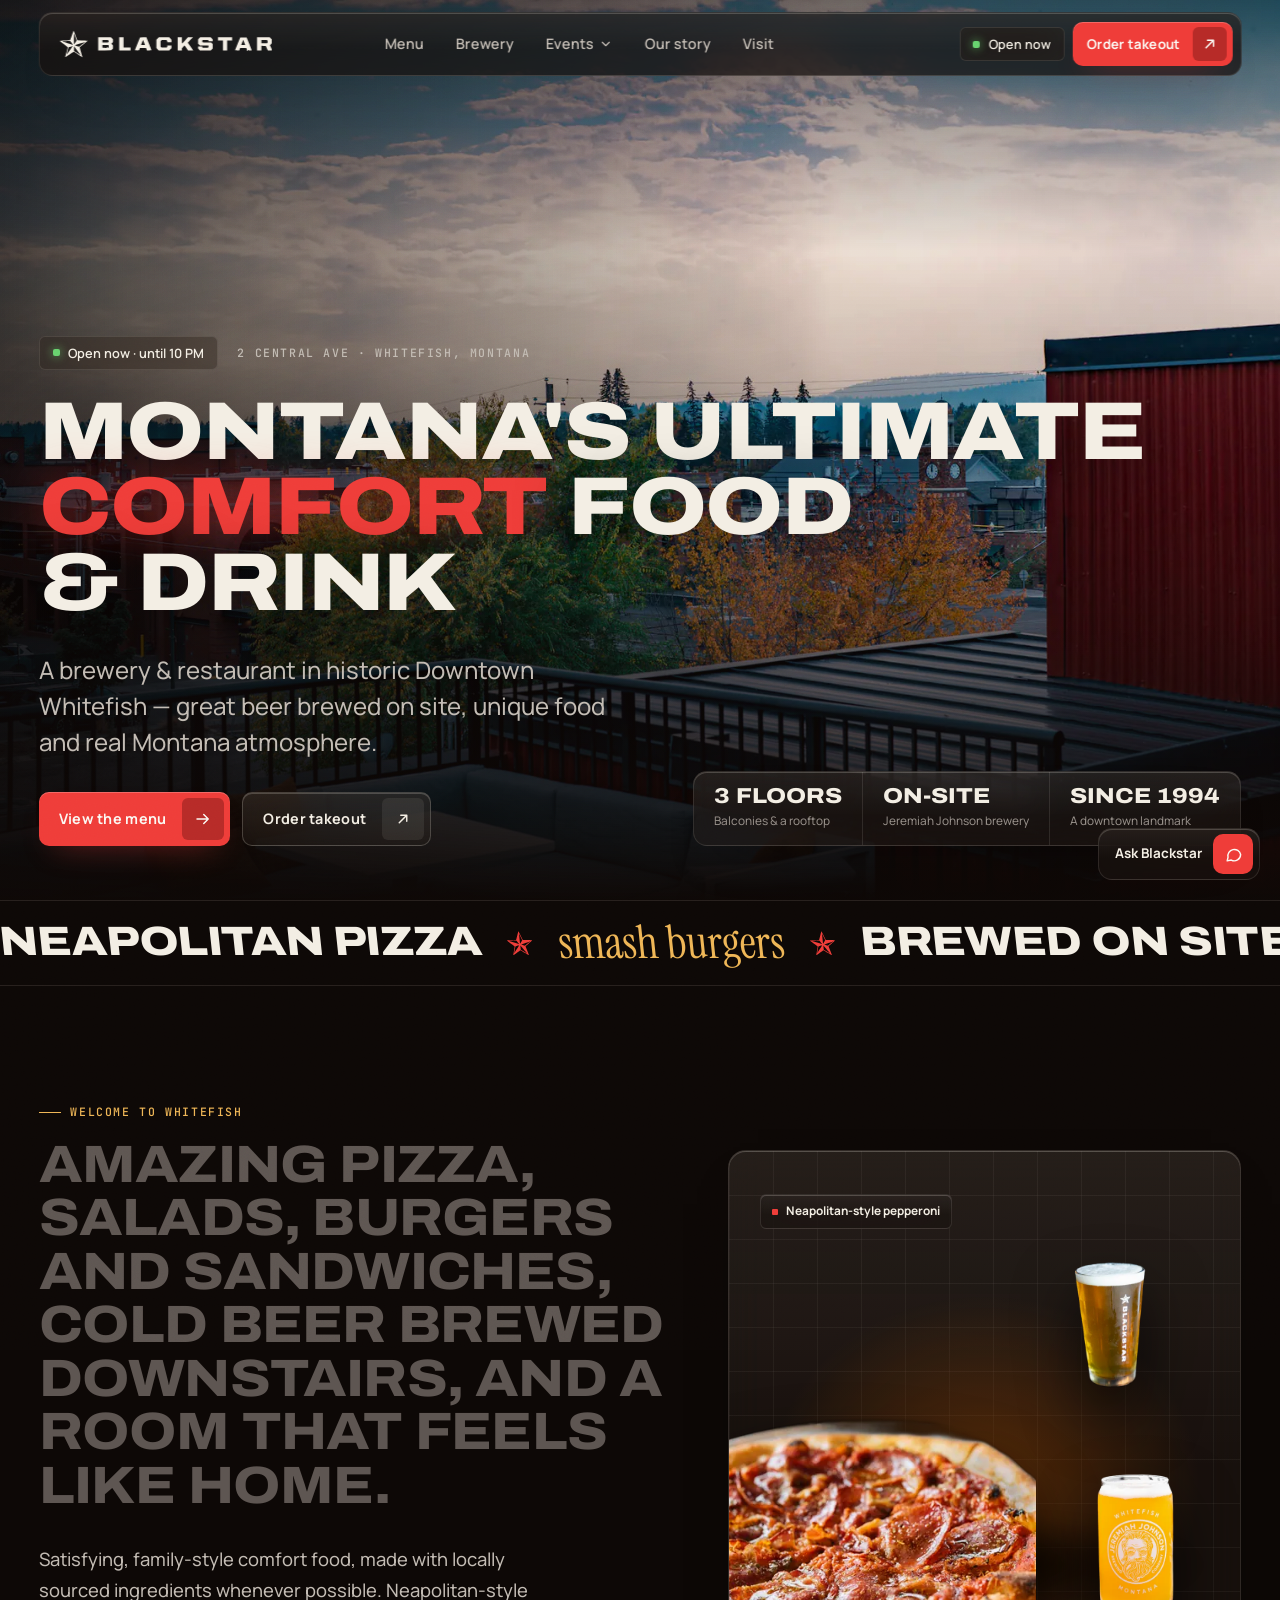
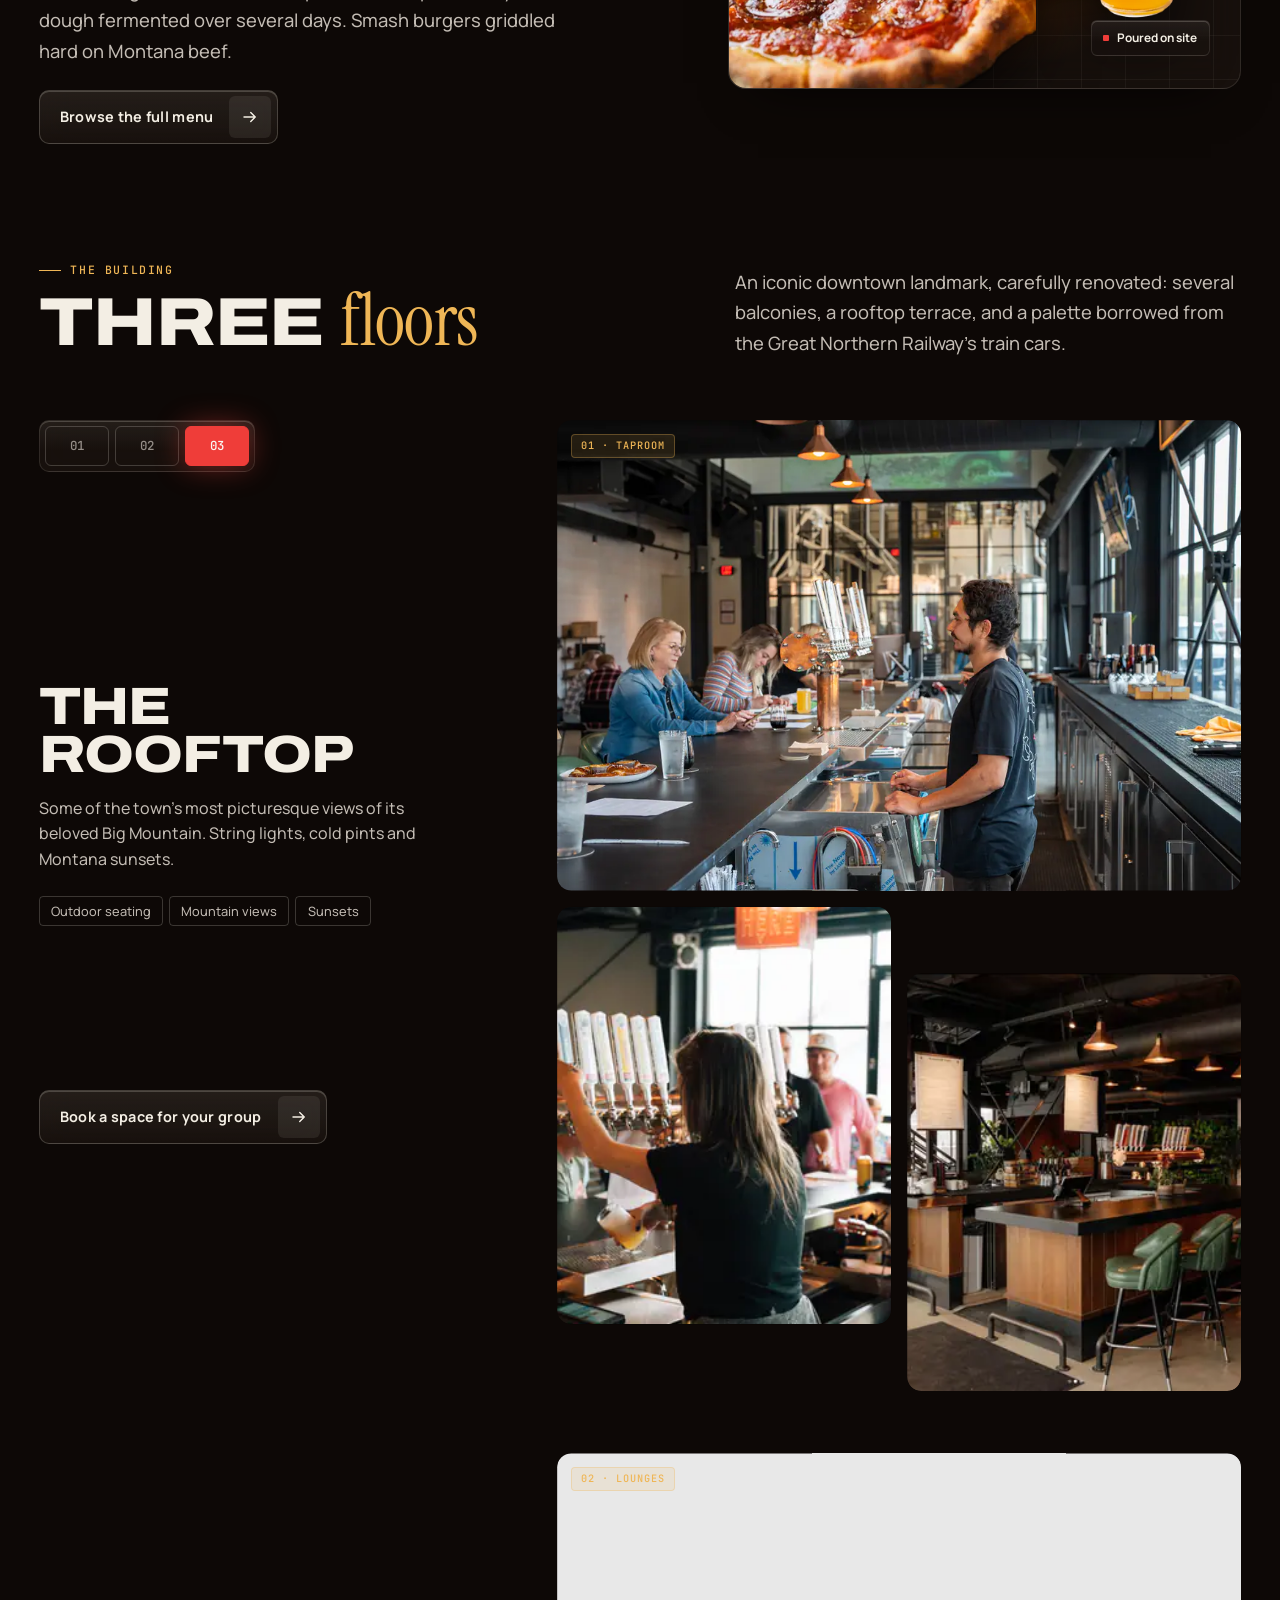
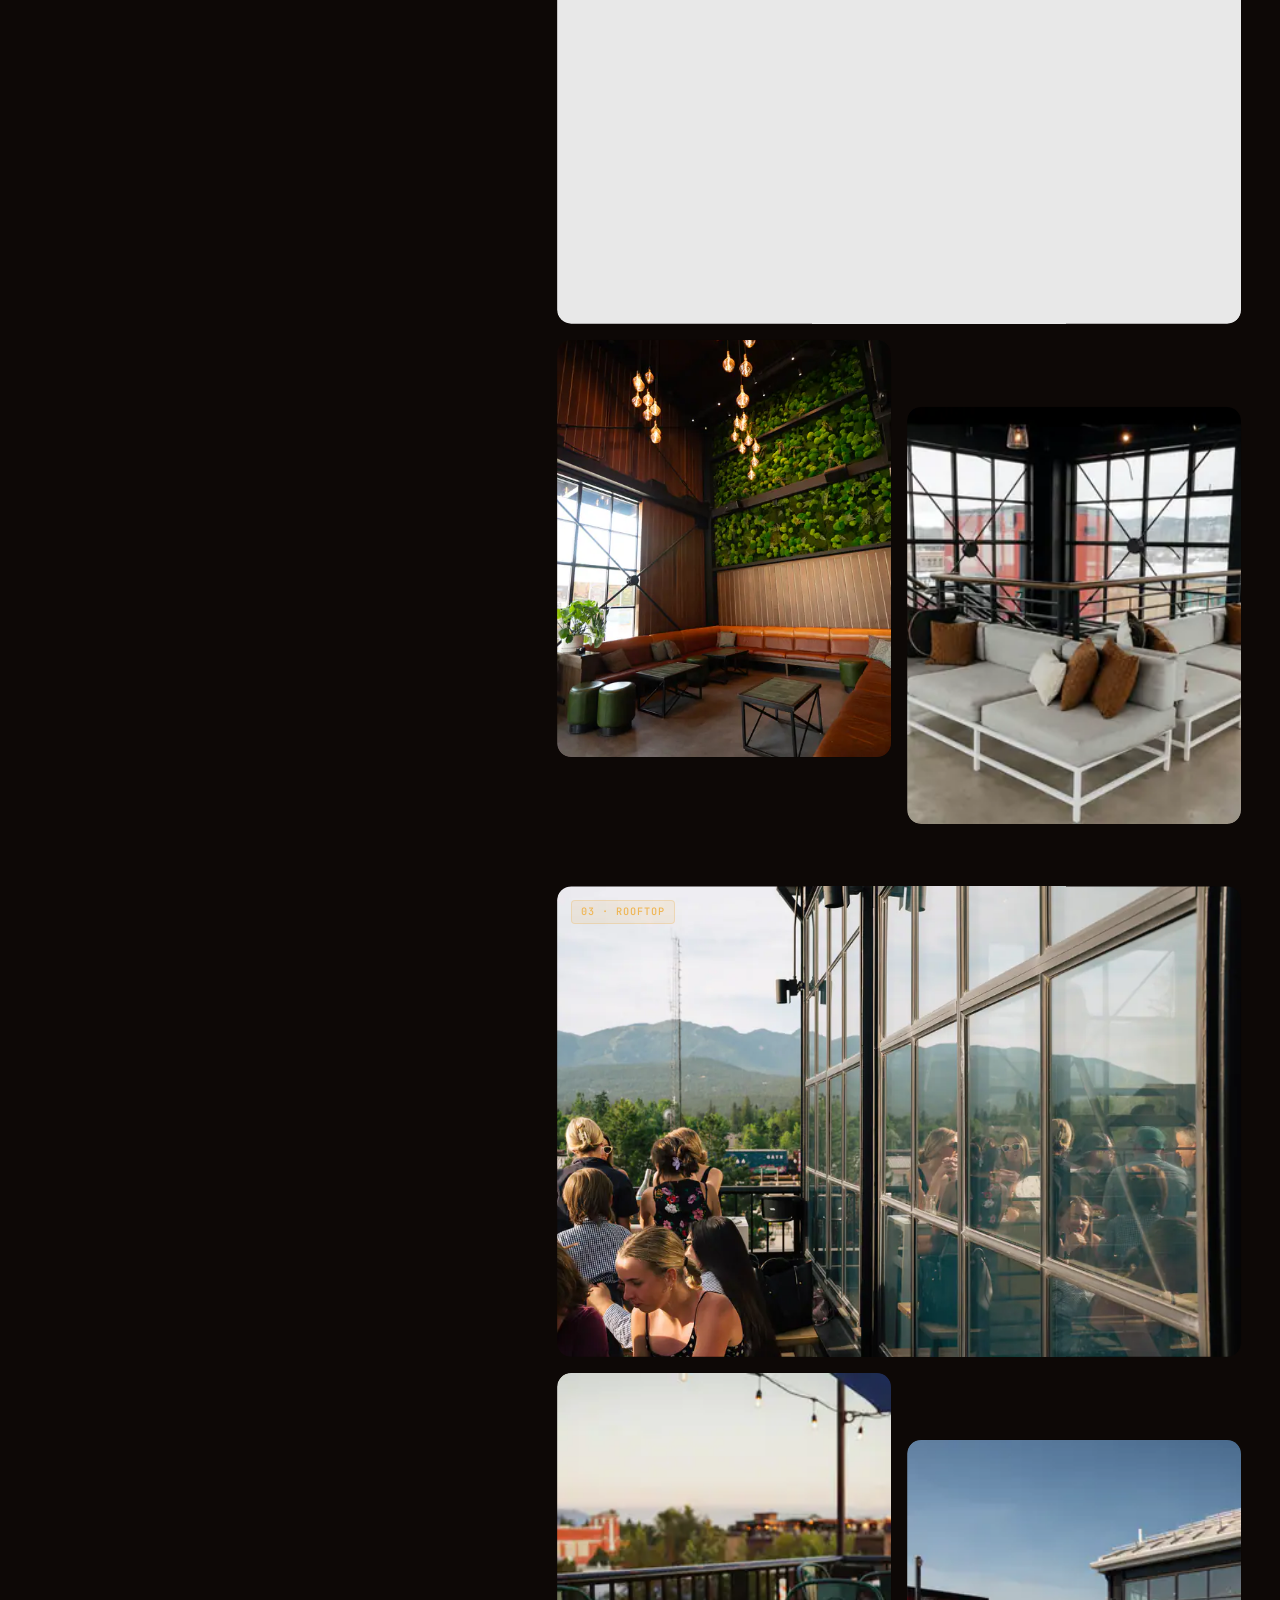
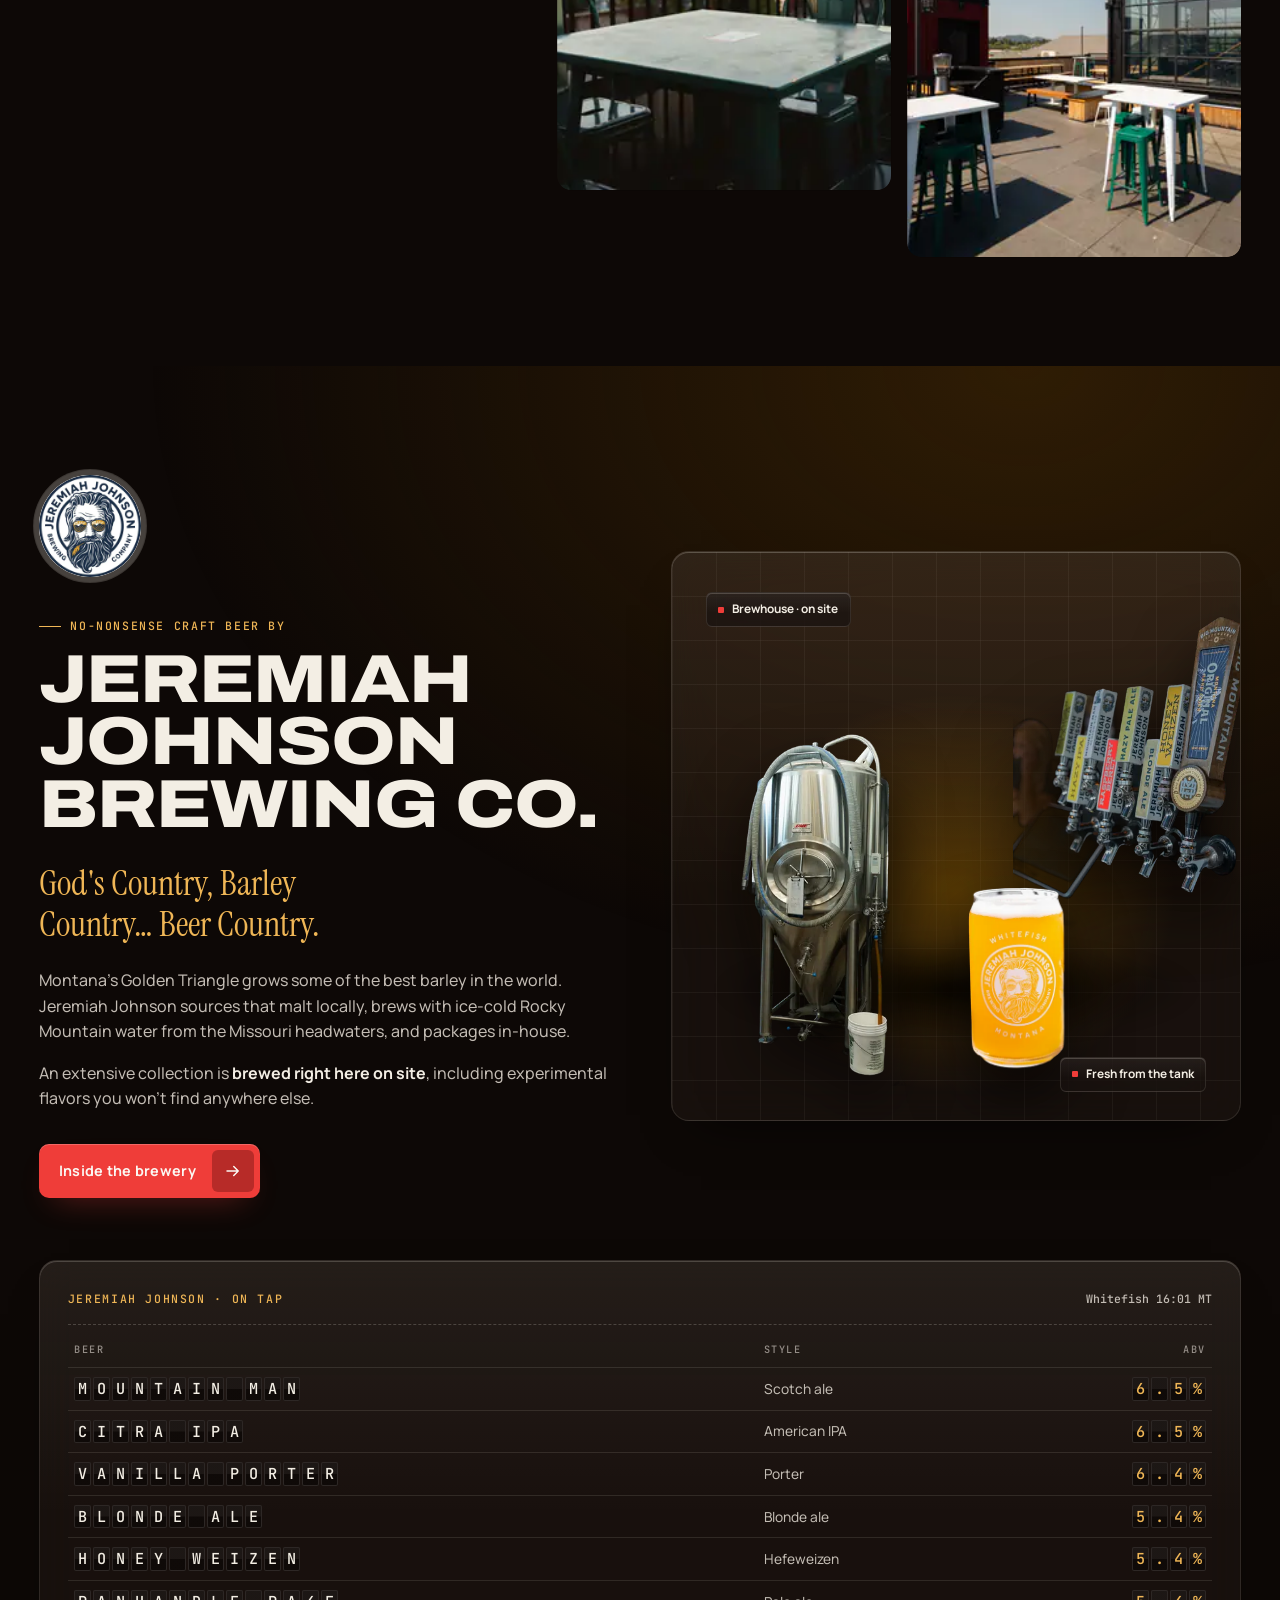
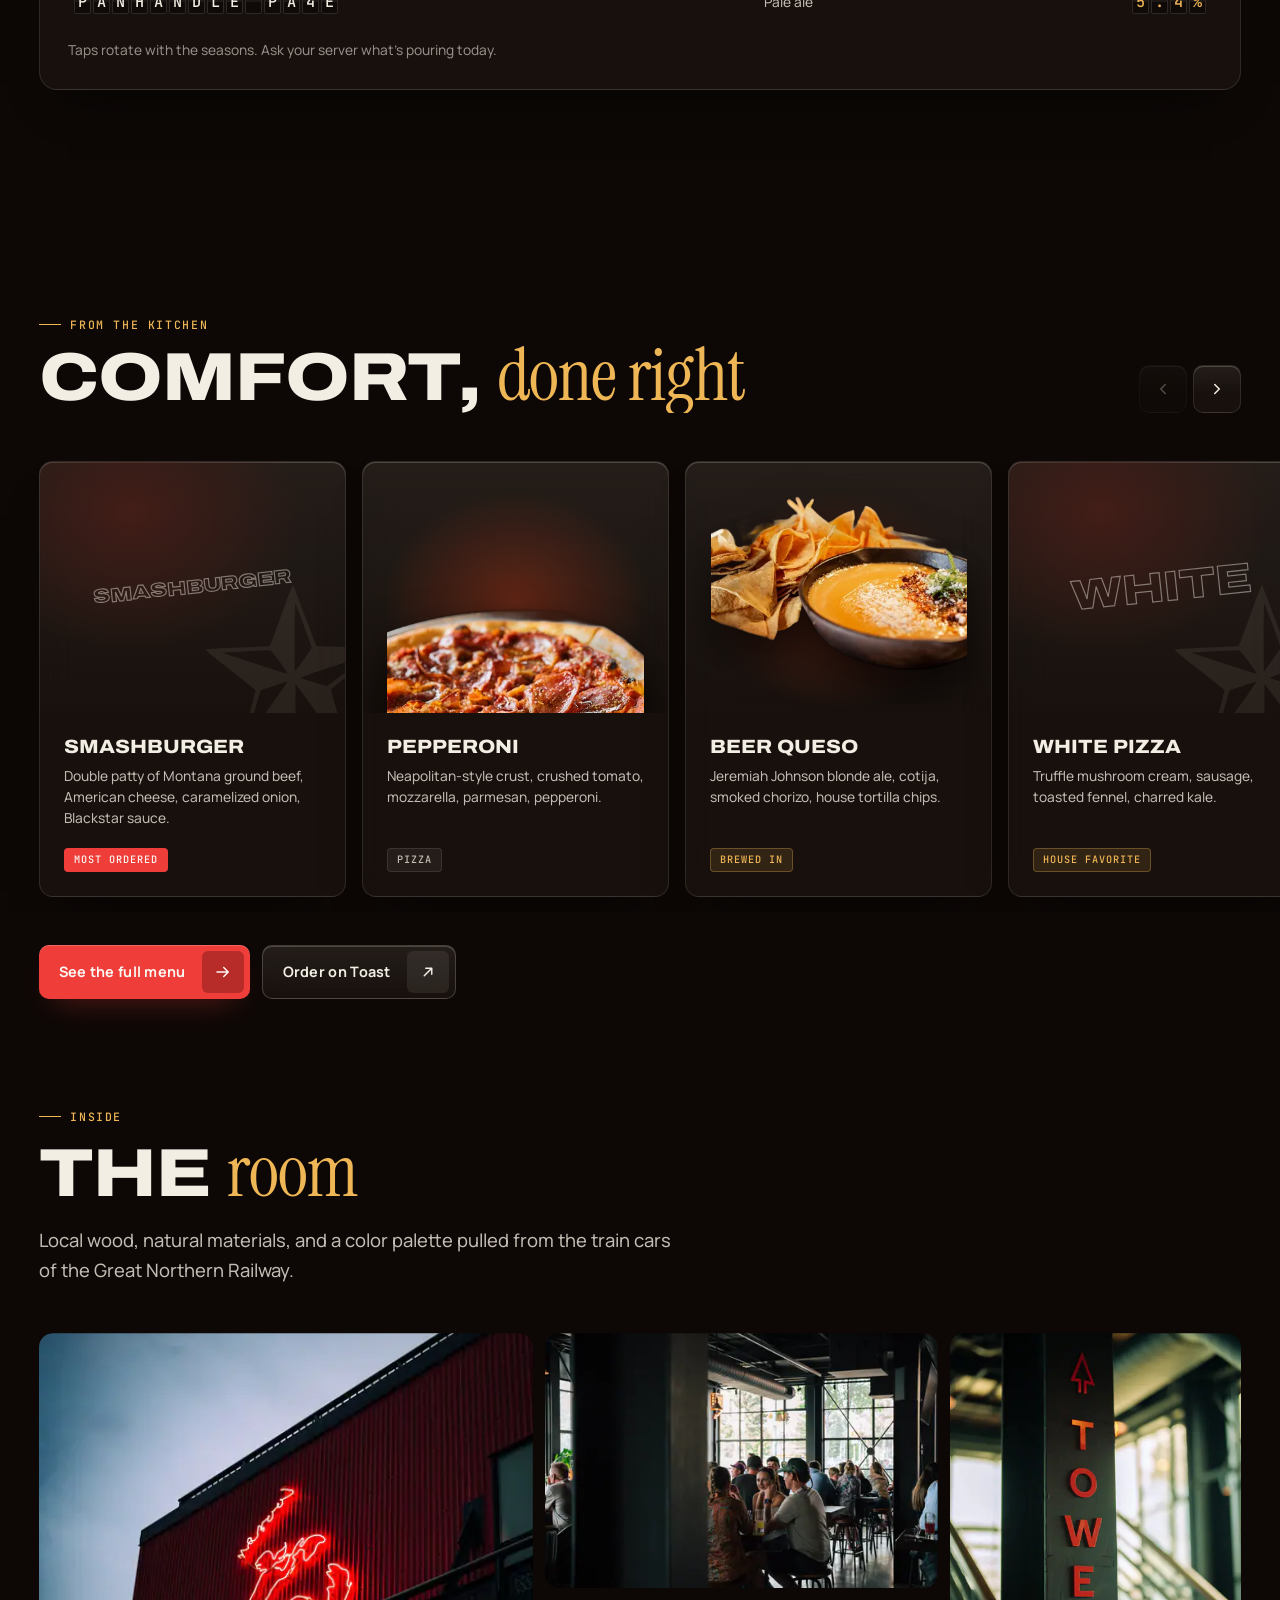
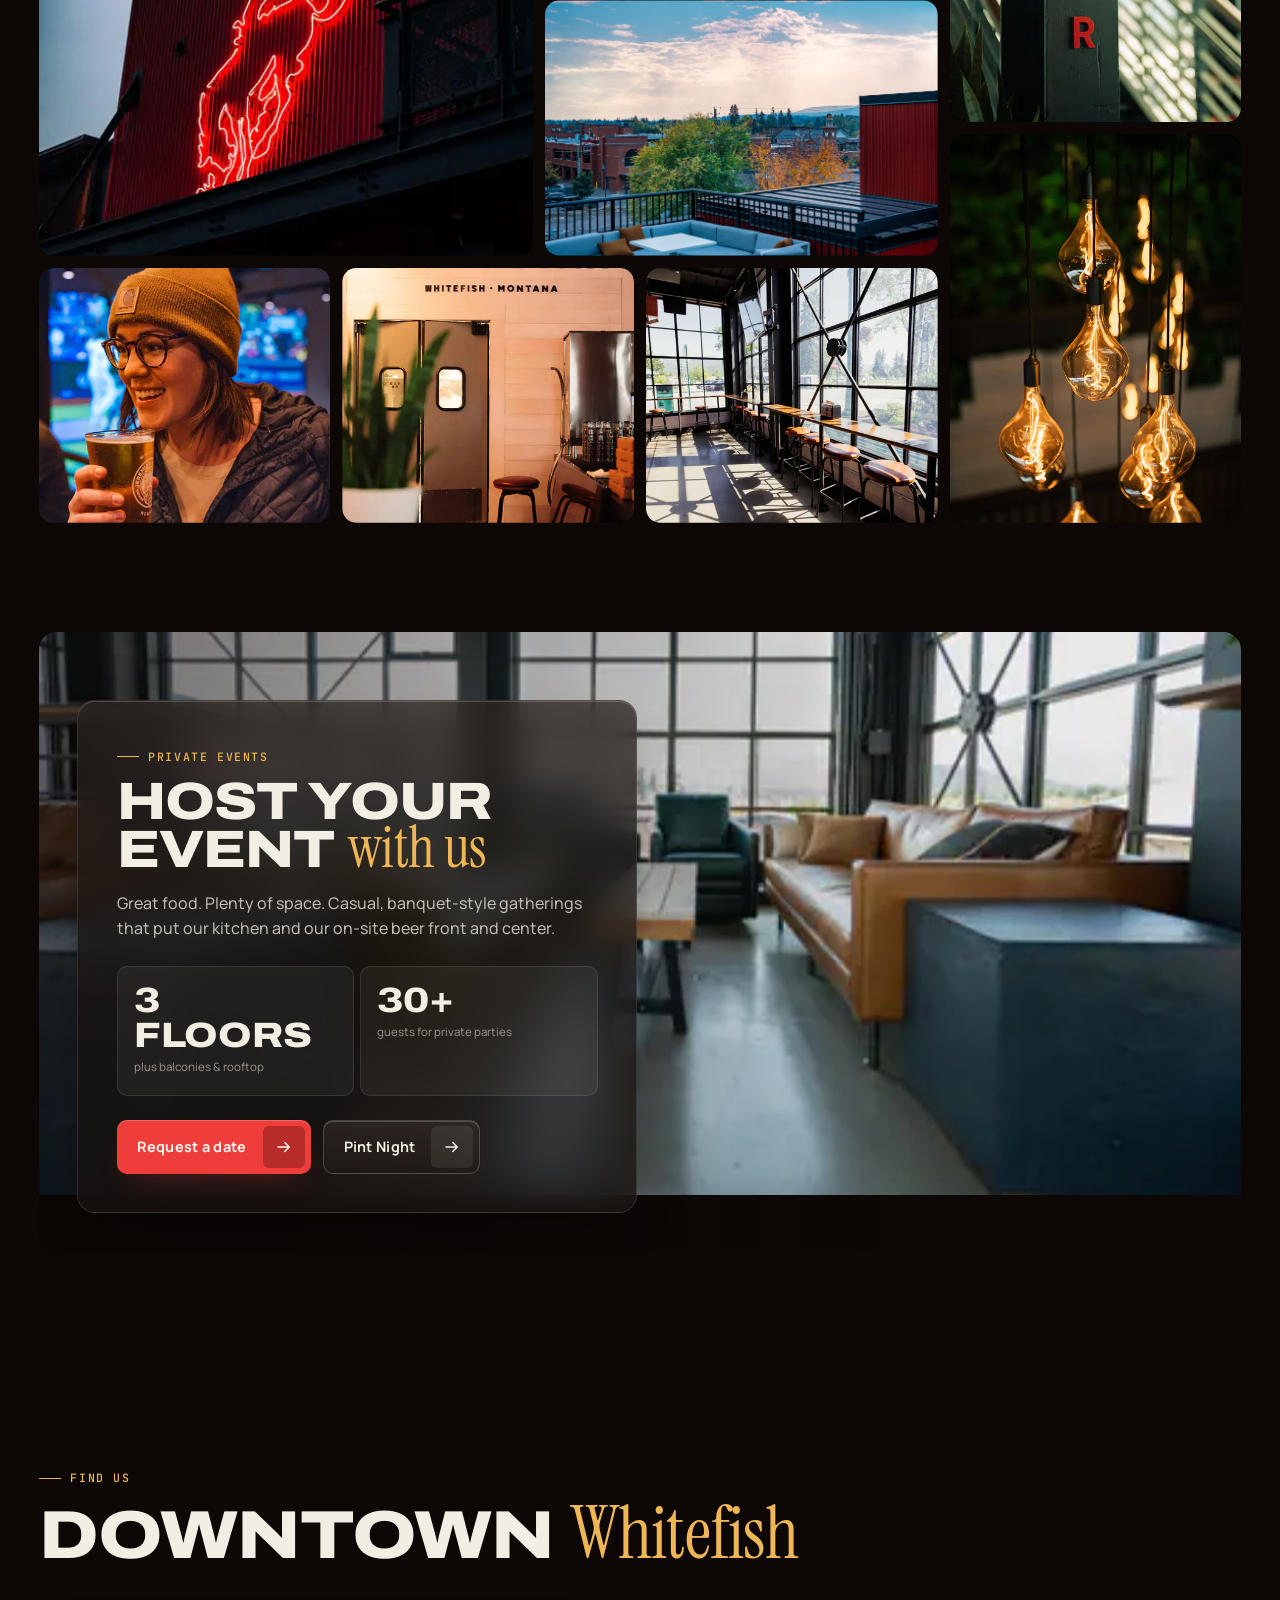
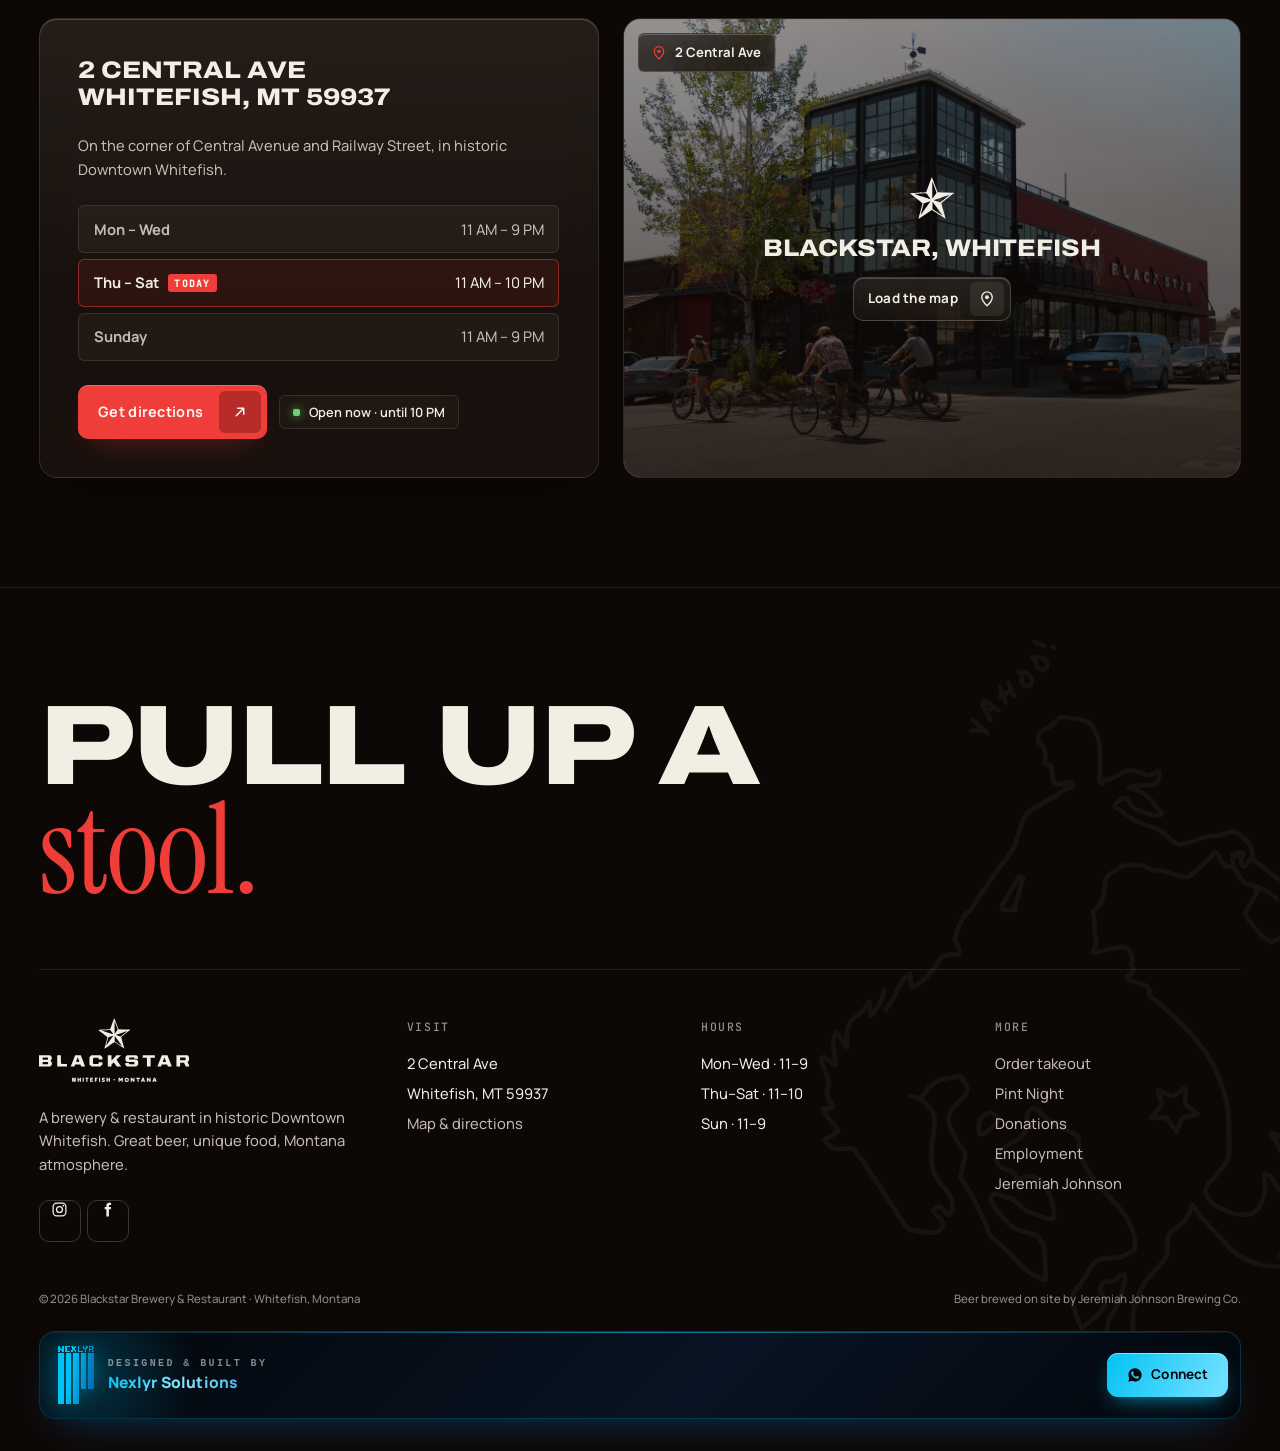
==== commit 85eadde5: "Redesign v2: glass UI, sharp buttons, new fonts, cut-outs, mobile-first layout - Replace pill shapes" ====
--- a/index.html
+++ b/index.html
@@ -14,8 +14,8 @@
 <meta name="twitter:card" content="summary_large_image"><meta name="twitter:image" content="https://blackstar.nexlyr.solutions/assets/brand/og-image.jpg">
 <link rel="icon" href="assets/brand/favicon.svg" type="image/svg+xml"><link rel="icon" href="assets/brand/favicon-32.png" sizes="32x32"><link rel="apple-touch-icon" href="assets/brand/apple-touch-icon.png">
 <link rel="manifest" href="site.webmanifest">
-<link rel="preload" href="assets/fonts/display-900.woff2" as="font" type="font/woff2" crossorigin>
-<link rel="preload" href="assets/fonts/sans-400.woff2" as="font" type="font/woff2" crossorigin>
+<link rel="preload" href="assets/fonts/archivo-var.woff2" as="font" type="font/woff2" crossorigin>
+<link rel="preload" href="assets/fonts/manrope-var.woff2" as="font" type="font/woff2" crossorigin>
 <link rel="preload" as="image" type="image/webp" imagesrcset="assets/img/rooftop-sunset-view-480.webp 480w, assets/img/rooftop-sunset-view-960.webp 960w, assets/img/rooftop-sunset-view-1600.webp 1600w" imagesizes="100vw" fetchpriority="high">
 <link rel="stylesheet" href="assets/css/tokens.css">
 <link rel="stylesheet" href="assets/css/site.css">
@@ -45,47 +45,56 @@
 <symbol id="i-heart" viewBox="0 0 24 24"><path d="M12 20s-8-4.7-8-10.5A4.5 4.5 0 0 1 12 7a4.5 4.5 0 0 1 8 2.5C20 15.3 12 20 12 20z" fill="none" stroke="currentColor" stroke-width="1.8" stroke-linejoin="round"/></symbol>
 <symbol id="i-brief" viewBox="0 0 24 24"><rect x="3" y="7" width="18" height="13" rx="2.5" fill="none" stroke="currentColor" stroke-width="1.8"/><path d="M9 7V5.5A1.5 1.5 0 0 1 10.5 4h3A1.5 1.5 0 0 1 15 5.5V7M3 12h18" fill="none" stroke="currentColor" stroke-width="1.8"/></symbol>
 <symbol id="i-pizza" viewBox="0 0 24 24"><path d="M12 21 3.5 5.5a14 14 0 0 1 17 0L12 21z" fill="none" stroke="currentColor" stroke-width="1.8" stroke-linejoin="round"/><circle cx="10" cy="9" r="1.3" fill="currentColor"/><circle cx="14" cy="12" r="1.3" fill="currentColor"/></symbol>
+<symbol id="i-bag" viewBox="0 0 24 24"><path d="M5 8h14l-1 12H6L5 8z" fill="none" stroke="currentColor" stroke-width="1.8" stroke-linejoin="round"/><path d="M9 10V6.5a3 3 0 0 1 6 0V10" fill="none" stroke="currentColor" stroke-width="1.8" stroke-linecap="round"/></symbol>
+<symbol id="i-swipe" viewBox="0 0 24 24"><path d="M4 12h16M15 7l5 5-5 5M9 7l-5 5 5 5" fill="none" stroke="currentColor" stroke-width="1.7" stroke-linecap="round" stroke-linejoin="round"/></symbol>
 <symbol id="i-mtn" viewBox="0 0 24 24"><path d="M2 19 9 7l4 6 2.5-3.5L22 19H2z" fill="none" stroke="currentColor" stroke-width="1.8" stroke-linejoin="round"/></symbol>
 </svg>
 <div class="grain" aria-hidden="true"></div>
 <i class="progress" aria-hidden="true"></i>
-<header class="nav" role="banner">
+<header class="nav glass glass--strong" role="banner">
   <a class="brand" href="index.html" aria-label="Blackstar home"><svg class="brand__star" viewBox="0 0 227 218" aria-hidden="true"><use href="#i-star"/></svg><svg class="brand__word" viewBox="326 84 1122 90" aria-hidden="true"><path d="M45.3 219.4C45.6 218.3 50.4 200.8 56.0 180.5C61.5 160.2 66.5 142.3 67.0 140.8C67.8 138.2 66.8 137.4 34.1 111.8C15.5 97.3 0.4 85.4 0.5 85.2C0.7 85.0 19.9 84.0 43.1 82.9C66.4 81.8 85.6 80.7 85.8 80.6C85.9 80.4 92.6 62.3 100.6 40.4C108.5 18.5 115.2 0.4 115.4 0.3C115.6 0.1 122.4 17.7 130.5 39.4C138.7 61.1 145.6 79.3 145.9 79.8C146.2 80.3 165.2 81.3 188.0 82.0C210.8 82.7 229.8 83.6 230.3 83.9C230.7 84.3 217.0 95.8 199.8 109.6C182.6 123.3 167.8 135.2 166.7 136.0C164.9 137.5 165.2 138.8 176.4 177.9C182.8 200.1 187.9 218.7 187.8 219.1C187.6 219.5 171.5 209.4 152.0 196.5C132.5 183.7 116.1 173.4 115.5 173.7C115.0 174.1 99.4 184.5 81.0 197.0C40.9 224.1 44.7 221.7 45.3 219.4ZM145.4 165.8C131.3 146.4 119.5 130.3 119.4 130.1C119.2 129.9 119.0 138.3 119.0 148.7L119.0 167.8L144.7 184.9C158.9 194.2 170.6 201.7 170.8 201.5C171.0 201.3 159.6 185.2 145.4 165.8ZM83.9 162.6C97.7 143.3 108.8 127.4 108.5 127.2C108.3 127.0 100.3 129.4 90.7 132.6L73.3 138.4L65.6 166.4C56.2 200.9 56.5 199.8 57.8 198.5C58.3 197.9 70.1 181.8 83.9 162.6ZM329.0 128.0L329.0 86.0L369.8 86.0L410.5 86.1L417.2 92.5L424.0 99.0L424.0 107.7L424.0 116.4L418.5 122.0L413.0 127.6L418.5 133.0L424.0 138.4L424.0 148.3L424.0 158.3L417.8 164.1L411.5 169.9L370.2 170.0L329.0 170.0L329.0 128.0ZM464.0 128.0L464.0 86.0L478.0 86.0L492.0 86.0L492.0 118.5L492.0 151.0L514.5 151.0L537.0 151.0L537.0 160.5L537.0 170.0L500.5 170.0L464.0 170.0L464.0 128.0ZM565.0 169.2C565.0 168.8 572.3 150.1 581.3 127.5L597.6 86.5L618.2 86.2L638.8 86.0L655.4 127.5C664.5 150.3 672.0 169.2 672.0 169.5C672.0 169.8 665.3 170.0 657.1 170.0L642.2 170.0L639.5 162.5L636.7 155.0L616.9 155.0L597.1 155.0L595.2 160.2C594.1 163.1 592.9 166.5 592.6 167.8C591.9 169.9 591.5 170.0 578.4 170.0C571.0 170.0 565.0 169.7 565.0 169.2ZM710.2 162.7L703.0 155.5L703.0 128.5L703.0 101.5L710.8 93.7L718.5 86.0L752.0 86.0L785.5 86.1L792.8 93.9L800.0 101.8L800.0 109.9L800.0 118.0L786.5 118.0L773.0 118.0L773.0 113.7C773.0 110.3 772.4 108.8 770.2 106.7C767.4 104.0 767.3 104.0 752.1 104.0L736.8 104.0L733.4 107.4L730.0 110.8L730.0 128.3C730.0 145.7 730.0 145.9 732.6 148.9L735.2 152.0L751.9 152.0C768.1 152.0 768.7 151.9 770.8 149.7C772.4 148.0 773.0 146.1 773.0 142.7L773.0 138.0L786.5 138.0L800.0 138.0L800.0 146.8L800.0 155.6L792.7 162.8L785.5 170.0L751.5 170.0L717.4 170.0L710.2 162.7ZM840.0 128.0L840.0 86.0L853.5 86.0L867.0 86.0L867.0 106.0C867.0 117.0 867.3 126.0 867.8 125.9C868.2 125.9 876.8 116.9 887.0 105.9L905.5 86.1L922.0 86.0L938.5 86.0L930.5 94.2C926.1 98.8 918.5 106.6 913.6 111.6L904.8 120.8L922.4 145.4L940.0 170.0L923.2 170.0L906.5 170.0L895.6 154.5C889.6 146.0 884.4 139.0 883.9 139.0C883.5 139.0 879.6 142.9 875.1 147.8L867.1 156.5L867.0 163.2L867.0 170.0L853.5 170.0L840.0 170.0L840.0 128.0ZM976.7 164.2L971.0 158.4L971.0 151.7L971.0 145.0L984.5 145.0L998.0 145.0L998.0 147.8C998.0 152.7 999.0 153.0 1018.1 153.0C1032.1 153.0 1036.0 152.7 1036.9 151.6C1037.6 150.7 1038.0 147.8 1037.8 144.3L1037.5 138.5L1010.0 138.2L982.5 138.0L976.8 132.3L971.0 126.6L971.0 113.0L971.0 99.4L977.8 92.7L984.6 86.0L1018.2 86.0L1051.8 86.0L1058.4 92.8L1065.0 99.5L1065.0 105.8L1065.0 112.0L1051.5 112.0L1038.0 112.0L1038.0 109.2C1038.0 107.7 1037.5 105.9 1036.8 105.2C1035.1 103.5 1000.9 103.5 999.2 105.2C998.5 105.9 998.0 108.7 998.0 111.5C998.0 114.3 998.5 117.1 999.2 117.8C1000.1 118.7 1007.8 119.0 1027.5 119.0L1054.6 119.0L1059.8 124.3L1065.0 129.6L1065.0 143.6L1065.0 157.6L1058.7 163.8L1052.4 170.0L1017.4 170.0L982.4 170.0L976.7 164.2ZM1131.0 138.0L1131.0 106.0L1115.0 106.0L1099.0 106.0L1099.0 96.0L1099.0 86.0L1144.5 86.0L1190.0 86.0L1190.0 96.0L1190.0 106.0L1174.0 106.0L1158.0 106.0L1158.0 138.0L1158.0 170.0L1144.5 170.0L1131.0 170.0L1131.0 138.0ZM1209.0 169.2C1209.0 168.8 1216.4 150.1 1225.4 127.5L1241.8 86.5L1262.5 86.5L1283.3 86.5L1299.1 126.4C1307.8 148.4 1315.2 167.1 1315.6 168.2C1316.1 169.9 1315.2 170.0 1301.1 170.0C1286.5 170.0 1286.1 170.0 1285.4 167.8C1285.1 166.5 1283.9 163.1 1282.8 160.2L1280.9 155.0L1261.1 155.0L1241.3 155.0L1238.5 162.5L1235.8 170.0L1222.4 170.0C1215.0 170.0 1209.0 169.7 1209.0 169.2ZM1350.0 128.0L1350.0 86.0L1390.8 86.0L1431.6 86.0L1438.8 93.3L1446.0 100.5L1446.0 112.0L1446.0 123.4L1439.4 130.1L1432.9 136.7L1439.1 150.1C1442.5 157.5 1445.9 165.0 1446.6 166.8L1448.0 170.0L1433.7 170.0L1419.3 170.0L1412.9 155.8L1406.4 141.5L1392.2 141.2L1378.0 140.9L1378.0 155.5L1378.0 170.0L1364.0 170.0L1350.0 170.0L1350.0 128.0ZM394.7 151.8C396.5 150.1 397.0 148.6 397.0 144.7C397.0 136.1 396.7 136.0 374.8 136.0L356.0 136.0L356.0 144.3C356.0 148.9 356.3 153.0 356.7 153.3C357.0 153.7 365.2 154.0 374.9 154.0C391.5 154.0 392.5 153.9 394.7 151.8ZM623.6 119.1C620.2 109.7 617.2 102.4 616.8 102.8C616.4 103.2 613.9 109.6 611.1 117.0C608.4 124.4 605.7 131.7 605.1 133.2L604.0 136.0L616.9 136.0L629.7 136.0L623.6 119.1ZM1270.4 126.2C1268.4 120.9 1265.6 113.2 1264.2 109.2C1262.8 105.2 1261.3 102.3 1260.9 102.7C1260.6 103.2 1257.6 110.8 1254.3 119.8L1248.3 136.0L1261.1 136.0L1273.9 136.0L1270.4 126.2ZM185.2 113.9C198.3 103.4 208.9 94.6 208.7 94.3C208.4 94.1 189.5 100.1 166.6 107.6C143.8 115.2 125.3 121.6 125.6 121.9C126.3 122.7 158.1 132.8 159.9 132.9C160.6 133.0 172.0 124.4 185.2 113.9ZM1416.2 122.3C1419.0 119.8 1418.8 108.5 1415.8 105.3C1413.7 103.1 1413.2 103.0 1395.8 103.0L1378.0 103.0L1378.0 113.5L1378.0 124.0L1396.2 124.0C1411.7 124.0 1414.6 123.8 1416.2 122.3ZM394.8 117.8C396.6 116.0 396.3 107.0 394.3 104.8C392.9 103.2 390.8 103.0 374.3 103.0L356.0 103.0L356.0 111.0L356.0 119.0L374.8 119.0C388.1 119.0 394.0 118.6 394.8 117.8ZM109.0 116.5C109.0 115.8 88.1 87.2 87.1 86.6C86.4 86.1 23.8 88.8 23.3 89.4C23.1 89.6 106.5 116.6 108.2 116.9C108.7 116.9 109.0 116.8 109.0 116.5ZM130.2 98.0L140.9 83.1L129.9 53.9C123.9 37.8 118.7 24.4 118.5 24.1C118.2 23.9 118.0 43.8 118.0 68.3C118.0 92.9 118.3 113.0 118.8 113.0C119.2 113.0 124.3 106.2 130.2 98.0Z" fill="currentColor"/></svg></a>
   <nav class="nav__links" aria-label="Main">
     <a href="menu.html">Menu</a>
     <a href="brewery.html">Brewery</a>
     <div class="nav__dd">
       <button type="button" aria-expanded="false" aria-haspopup="true">Events <svg aria-hidden="true"><use href="#i-down"/></svg></button>
-      <div class="dd" role="menu">
-        <a href="events.html" role="menuitem"><span class="ic"><svg aria-hidden="true"><use href="#i-users"/></svg></span><b>Private events</b><small>Groups of 30+, three floors</small></a>
-        <a href="events.html#pint-night" role="menuitem"><span class="ic"><svg aria-hidden="true"><use href="#i-ticket"/></svg></span><b>Pint Night</b><small>Community fundraisers</small></a>
-        <a href="events.html#faq" role="menuitem"><span class="ic"><svg aria-hidden="true"><use href="#i-cal"/></svg></span><b>Reservations FAQ</b><small>Summer & holiday policy</small></a>
+      <div class="dd glass glass--strong" role="menu">
+        <a href="events.html" role="menuitem"><span class="ic"><svg aria-hidden="true"><use href="#i-users"/></svg></span><b>Private events</b><small>Groups of 30+, three floors</small><svg aria-hidden="true"><use href="#i-arrow"/></svg></a>
+        <a href="events.html#pint-night" role="menuitem"><span class="ic"><svg aria-hidden="true"><use href="#i-ticket"/></svg></span><b>Pint Night</b><small>Community fundraisers</small><svg aria-hidden="true"><use href="#i-arrow"/></svg></a>
+        <a href="events.html#faq" role="menuitem"><span class="ic"><svg aria-hidden="true"><use href="#i-cal"/></svg></span><b>Reservations FAQ</b><small>Summer & holiday policy</small><svg aria-hidden="true"><use href="#i-arrow"/></svg></a>
       </div>
     </div>
     <a href="story.html">Our story</a>
     <a href="visit.html">Visit</a>
   </nav>
   <div class="nav__r">
-    <span class="open-pill" data-open data-short><i class="dot"></i><span data-open-txt>Hours</span></span>
-    <a class="btn btn--sm" href="https://order.toasttab.com/online/blackstarmt" target="_blank" rel="noopener">Order takeout</a>
-    <button class="burger" type="button" aria-expanded="false" aria-controls="mpanel" aria-label="Open menu"><span></span></button>
+    <span class="status" data-open data-short><i class="dot"></i><span data-open-txt>Hours</span></span>
+    <a class="btn btn--primary btn--sm btn--ext" href="https://order.toasttab.com/online/blackstarmt" target="_blank" rel="noopener" data-magnetic><span class="btn__t"><span data-t="Order takeout">Order takeout</span></span><span class="btn__i"><svg aria-hidden="true"><use href="#i-ext"/></svg></span></a>
+    <button class="burger" type="button" aria-expanded="false" aria-controls="msheet" aria-label="Open menu"><i></i><i></i><i></i></button>
   </div>
 </header>
-<div class="mpanel" id="mpanel">
-  <nav aria-label="Mobile">
-    <a href="index.html" aria-current="page">Home<small>01</small></a>
-    <a href="menu.html">Menu<small>02</small></a>
-    <a href="brewery.html">Brewery<small>03</small></a>
-    <a href="events.html">Events<small>04</small></a>
-    <a href="story.html">Our story<small>05</small></a>
-    <a href="visit.html">Visit<small>06</small></a>
+<div class="scrim" aria-hidden="true"></div>
+<div class="msheet glass glass--strong" id="msheet" role="dialog" aria-label="Site menu">
+  <nav class="msheet__grid" aria-label="Mobile">
+    <a class="mtile" href="index.html" aria-current="page"><span class="ic"><svg aria-hidden="true"><use href="#i-star"/></svg><small>01</small></span><span><b>Home</b><span class="m">Start here</span></span></a>
+    <a class="mtile" href="menu.html"><span class="ic"><svg aria-hidden="true"><use href="#i-pizza"/></svg><small>02</small></span><span><b>Menu</b><span class="m">Pizza · burgers · bar food</span></span></a>
+    <a class="mtile" href="brewery.html"><span class="ic"><svg aria-hidden="true"><use href="#i-beer"/></svg><small>03</small></span><span><b>Brewery</b><span class="m">Brewed on site</span></span></a>
+    <a class="mtile" href="events.html"><span class="ic"><svg aria-hidden="true"><use href="#i-users"/></svg><small>04</small></span><span><b>Events</b><span class="m">Groups of 30+</span></span></a>
+    <a class="mtile" href="story.html"><span class="ic"><svg aria-hidden="true"><use href="#i-mtn"/></svg><small>05</small></span><span><b>Our story</b><span class="m">Since 1994</span></span></a>
+    <a class="mtile" href="visit.html"><span class="ic"><svg aria-hidden="true"><use href="#i-pin"/></svg><small>06</small></span><span><b>Visit</b><span class="m">2 Central Ave</span></span></a>
   </nav>
-  <div class="mpanel__foot">
-    <span class="open-pill" data-open><i class="dot"></i><span data-open-txt>Hours</span></span>
-    <a class="btn" href="https://order.toasttab.com/online/blackstarmt" target="_blank" rel="noopener">Order takeout <svg aria-hidden="true"><use href="#i-ext"/></svg></a>
-    <p class="mono muted">2 Central Ave · Whitefish, MT</p>
+  <div class="msheet__foot">
+    <span class="status" data-open><i class="dot"></i><span data-open-txt>Hours</span></span>
+    <a class="btn btn--primary btn--sm btn--ext" href="https://order.toasttab.com/online/blackstarmt" target="_blank" rel="noopener" data-magnetic><span class="btn__t"><span data-t="Order takeout">Order takeout</span></span><span class="btn__i"><svg aria-hidden="true"><use href="#i-ext"/></svg></span></a>
   </div>
 </div>
+<nav class="dock glass glass--strong" aria-label="Quick actions">
+  <a href="index.html" aria-current="page"><svg aria-hidden="true"><use href="#i-star"/></svg><span>Home</span></a>
+  <a href="menu.html"><svg aria-hidden="true"><use href="#i-pizza"/></svg><span>Menu</span></a>
+  <a class="dock__order" href="https://order.toasttab.com/online/blackstarmt" target="_blank" rel="noopener"><span class="ic"><svg aria-hidden="true"><use href="#i-bag"/></svg></span><span>Order</span></a>
+  <a href="events.html"><svg aria-hidden="true"><use href="#i-users"/></svg><span>Events</span></a>
+  <button type="button" data-chat-open aria-expanded="false" aria-controls="chat"><svg aria-hidden="true"><use href="#i-chat"/></svg><span>Ask</span></button>
+</nav>
 
 <main id="main">
 <section class="hero" aria-labelledby="hero-h">
@@ -93,65 +102,74 @@
   <div class="hero__star" data-star aria-hidden="true"></div>
   <div class="wrap hero__inner">
     <div class="hero__meta">
-      <span class="open-pill" data-open><i class="dot"></i><span data-open-txt>Hours</span></span>
+      <span class="status" data-open><i class="dot"></i><span data-open-txt>Hours</span></span>
       <span class="mono">2 Central Ave · Whitefish, Montana</span>
     </div>
-    <h1 id="hero-h" class="display h1">Montana's ultimate<br> <span class="accent">comfort</span> food<br> & drink</h1>
+    <h1 id="hero-h" class="display h1"><span class="l">Montana's ultimate</span> <span class="l"><span class="accent">comfort</span> food</span> <span class="l">&amp; drink</span></h1>
     <div class="hero__row">
       <div>
-        <p class="lede">A brewery & restaurant in historic Downtown Whitefish, where locals and visitors share great beer, unique food and real Montana atmosphere.</p>
+        <p class="lede">A brewery & restaurant in historic Downtown Whitefish — great beer brewed on site, unique food and real Montana atmosphere.</p>
         <div class="btn-row" style="margin-top:var(--space-lg)">
-          <a class="btn" href="menu.html">View the menu <svg aria-hidden="true"><use href="#i-arrow"/></svg></a>
-          <a class="btn btn--ghost" href="https://order.toasttab.com/online/blackstarmt" target="_blank" rel="noopener">Order takeout <svg aria-hidden="true"><use href="#i-ext"/></svg></a>
+          <a class="btn btn--primary" href="menu.html" data-magnetic><span class="btn__t"><span data-t="View the menu">View the menu</span></span><span class="btn__i"><svg aria-hidden="true"><use href="#i-arrow"/></svg></span></a>
+          <a class="btn btn--glass btn--ext" href="https://order.toasttab.com/online/blackstarmt" target="_blank" rel="noopener" data-magnetic><span class="btn__t"><span data-t="Order takeout">Order takeout</span></span><span class="btn__i"><svg aria-hidden="true"><use href="#i-ext"/></svg></span></a>
         </div>
       </div>
-    </div>
-  </div>
-</section>
-
-<div class="ticker" aria-hidden="true"><div class="ticker__track"><div class="ticker__set"><span class="ticker__item"><span>Neapolitan pizza</span><svg viewBox="0 0 227 218"><use href="#i-star"/></svg></span><span class="ticker__item"><span>Smash burgers</span><svg viewBox="0 0 227 218"><use href="#i-star"/></svg></span><span class="ticker__item"><span>Brewed on site</span><svg viewBox="0 0 227 218"><use href="#i-star"/></svg></span><span class="ticker__item"><span>Rooftop terrace</span><svg viewBox="0 0 227 218"><use href="#i-star"/></svg></span><span class="ticker__item"><span>Live music</span><svg viewBox="0 0 227 218"><use href="#i-star"/></svg></span><span class="ticker__item"><span>Private events</span><svg viewBox="0 0 227 218"><use href="#i-star"/></svg></span></div><div class="ticker__set"><span class="ticker__item"><span>Neapolitan pizza</span><svg viewBox="0 0 227 218"><use href="#i-star"/></svg></span><span class="ticker__item"><span>Smash burgers</span><svg viewBox="0 0 227 218"><use href="#i-star"/></svg></span><span class="ticker__item"><span>Brewed on site</span><svg viewBox="0 0 227 218"><use href="#i-star"/></svg></span><span class="ticker__item"><span>Rooftop terrace</span><svg viewBox="0 0 227 218"><use href="#i-star"/></svg></span><span class="ticker__item"><span>Live music</span><svg viewBox="0 0 227 218"><use href="#i-star"/></svg></span><span class="ticker__item"><span>Private events</span><svg viewBox="0 0 227 218"><use href="#i-star"/></svg></span></div></div></div>
+      <div class="hero__facts glass">
+        <div><b>3 floors</b><span>Balconies & a rooftop</span></div>
+        <div><b>On-site</b><span>Jeremiah Johnson brewery</span></div>
+        <div><b>Since 1994</b><span>A downtown landmark</span></div>
+      </div>
+    </div>
+  </div>
+</section>
+
+<div class="ticker" aria-hidden="true"><div class="ticker__track"><div class="ticker__set"><span class="ticker__item"><span>Neapolitan pizza</span><svg viewBox="0 0 227 218"><use href="#i-star"/></svg></span><span class="ticker__item"><span>smash burgers</span><svg viewBox="0 0 227 218"><use href="#i-star"/></svg></span><span class="ticker__item"><span>Brewed on site</span><svg viewBox="0 0 227 218"><use href="#i-star"/></svg></span><span class="ticker__item"><span>rooftop terrace</span><svg viewBox="0 0 227 218"><use href="#i-star"/></svg></span><span class="ticker__item"><span>Live music</span><svg viewBox="0 0 227 218"><use href="#i-star"/></svg></span><span class="ticker__item"><span>private events</span><svg viewBox="0 0 227 218"><use href="#i-star"/></svg></span></div><div class="ticker__set"><span class="ticker__item"><span>Neapolitan pizza</span><svg viewBox="0 0 227 218"><use href="#i-star"/></svg></span><span class="ticker__item"><span>smash burgers</span><svg viewBox="0 0 227 218"><use href="#i-star"/></svg></span><span class="ticker__item"><span>Brewed on site</span><svg viewBox="0 0 227 218"><use href="#i-star"/></svg></span><span class="ticker__item"><span>rooftop terrace</span><svg viewBox="0 0 227 218"><use href="#i-star"/></svg></span><span class="ticker__item"><span>Live music</span><svg viewBox="0 0 227 218"><use href="#i-star"/></svg></span><span class="ticker__item"><span>private events</span><svg viewBox="0 0 227 218"><use href="#i-star"/></svg></span></div></div></div>
 
 <section class="section" aria-labelledby="intro-h">
   <div class="wrap intro">
     <div>
+      <p class="kicker mono rv">Welcome to Whitefish</p>
       <h2 id="intro-h" class="sr">Great food everyone will love</h2>
-      <p class="fill-text" data-hot="pizza,burgers,beer">Welcome to Whitefish. Amazing pizza, salads, burgers and sandwiches, cold beer brewed downstairs, and a room that makes you feel right at home.</p>
+      <p class="fill-text" data-hot="pizza,burgers,beer" style="margin-top:var(--space-sm)">Amazing pizza, salads, burgers and sandwiches, cold beer brewed downstairs, and a room that feels like home.</p>
       <div class="intro__copy rv">
-        <p class="body-lg">Blackstar serves satisfying, family-style comfort food, made with locally sourced ingredients whenever possible. Neapolitan-style pizza from dough fermented over several days. Smash burgers griddled hard on Montana beef. All of it in a casual but inspired setting.</p>
-        <div class="btn-row"><a class="link" href="menu.html">Browse the full menu <svg aria-hidden="true"><use href="#i-arrow"/></svg></a></div>
-      </div>
-    </div>
-    <div class="fan rv">
-      <figure><img src="assets/img/pepperoni-pizza-beer-480.webp" srcset="assets/img/pepperoni-pizza-beer-480.webp 480w, assets/img/pepperoni-pizza-beer-800.webp 800w, assets/img/pepperoni-pizza-beer-1200.webp 1200w" sizes="(max-width:960px) 60vw, 26vw" width="480" height="720" alt="Pepperoni pizza with a pint" loading="lazy" decoding="async" style="background:rgb(24,40,40)"><figcaption>Pepperoni</figcaption></figure>
-      <figure><img src="assets/img/blackstar-pint-480.webp" srcset="assets/img/blackstar-pint-480.webp 480w, assets/img/blackstar-pint-800.webp 800w, assets/img/blackstar-pint-1200.webp 1200w" sizes="(max-width:960px) 60vw, 26vw" width="480" height="720" alt="A Blackstar pint glass" loading="lazy" decoding="async" style="background:rgb(8,8,8)"><figcaption>Brewed here</figcaption></figure>
-      <figure><img src="assets/img/beer-queso-chips-480.webp" srcset="assets/img/beer-queso-chips-480.webp 480w, assets/img/beer-queso-chips-960.webp 960w" sizes="(max-width:960px) 60vw, 26vw" width="480" height="376" alt="Beer queso with tortilla chips" loading="lazy" decoding="async" style="background:rgb(248,248,248)"><figcaption>Beer queso</figcaption></figure>
-    </div>
-  </div>
-</section>
-
-<section class="section" aria-labelledby="spaces-h" style="padding-top:0">
+        <p class="body-lg">Satisfying, family-style comfort food, made with locally sourced ingredients whenever possible. Neapolitan-style dough fermented over several days. Smash burgers griddled hard on Montana beef.</p>
+        <div class="btn-row"><a class="btn btn--glass" href="menu.html" data-magnetic><span class="btn__t"><span data-t="Browse the full menu">Browse the full menu</span></span><span class="btn__i"><svg aria-hidden="true"><use href="#i-arrow"/></svg></span></a></div>
+      </div>
+    </div>
+    <div class="stage stage--intro glass rv" data-stage aria-hidden="true">
+      <span class="stage__floor"></span>
+      <div class="stage__item s-pizza" data-depth="18"><div class="spin-slow"><img src="assets/img/cut-pizza-800.webp" srcset="assets/img/cut-pizza-400.webp 400w, assets/img/cut-pizza-800.webp 800w" sizes="(max-width:960px) 45vw, 22vw" alt="" loading="lazy" decoding="async"></div></div>
+      <div class="stage__item s-pint" data-depth="34"><div class="float"><img src="assets/img/cut-pint-400.webp" srcset="assets/img/cut-pint-400.webp 400w, assets/img/cut-pint-800.webp 800w" sizes="(max-width:960px) 45vw, 22vw" alt="" loading="lazy" decoding="async"></div></div>
+      <div class="stage__item s-can" data-depth="26"><div class="float float--b"><img src="assets/img/cut-can-glass-400.webp" srcset="assets/img/cut-can-glass-400.webp 400w, assets/img/cut-can-glass-800.webp 800w" sizes="(max-width:960px) 45vw, 22vw" alt="" loading="lazy" decoding="async"></div></div>
+      <span class="stage__label glass glass--strong l1"><i></i>Neapolitan-style pepperoni</span>
+      <span class="stage__label glass glass--strong l2"><i></i>Poured on site</span>
+    </div>
+  </div>
+</section>
+
+<section class="section section--tight" aria-labelledby="spaces-h">
   <div class="wrap">
     <div class="spaces__head">
-      <h2 id="spaces-h" class="display h2 rv-line"><span>Three floors.</span></h2>
+      <div><p class="kicker mono rv">The building</p><h2 id="spaces-h" class="display h2 rv-line" style="margin-top:var(--space-xs)"><span>Three <span class="serif">floors</span></span></h2></div>
       <p class="body-lg rv">An iconic downtown landmark, carefully renovated: several balconies, a rooftop terrace, and a palette borrowed from the Great Northern Railway's train cars.</p>
     </div>
     <div class="spaces">
       <div class="spaces__rail">
-        <div class="floor-dial" aria-hidden="true"><span class="on">01</span><span>02</span><span>03</span></div>
-        <div class="space-copy"><article class="on"><h3 class="display h3">The taproom</h3><p>A long bar, rows of Jeremiah Johnson taps poured feet from the brewhouse, and booths built for a second round.</p><ul><li class="chip">Bar seating</li><li class="chip">Booths</li><li class="chip">On-site brewing</li></ul></article><article><h3 class="display h3">Lounges & balconies</h3><p>Local wood, a living wall, Edison bulbs and big factory windows — space for gatherings large and small without losing the intimacy.</p><ul><li class="chip">Soft seating</li><li class="chip">Balconies</li><li class="chip">Groups</li></ul></article><article><h3 class="display h3">The rooftop terrace</h3><p>Some of the town's most picturesque views of its beloved Big Mountain. String lights, cold pints and Montana sunsets.</p><ul><li class="chip">Outdoor seating</li><li class="chip">Mountain views</li><li class="chip">Sunsets</li></ul></article></div>
-        <a class="link" href="events.html">Book a space for your group <svg aria-hidden="true"><use href="#i-arrow"/></svg></a>
+        <div class="floor-dial glass" style="padding:5px;border-radius:var(--radius-md);width:max-content" aria-hidden="true"><span class="on">01</span><span>02</span><span>03</span></div>
+        <div class="space-copy"><article class="on"><h3 class="display h3">The taproom</h3><p>A long bar, rows of Jeremiah Johnson taps poured feet from the brewhouse, and booths built for a second round.</p><ul><li class="chip">Bar seating</li><li class="chip">Booths</li><li class="chip">On-site brewing</li></ul></article><article><h3 class="display h3">Lounges & balconies</h3><p>Local wood, a living wall, Edison bulbs and big factory windows — space for gatherings large and small without losing the intimacy.</p><ul><li class="chip">Soft seating</li><li class="chip">Balconies</li><li class="chip">Groups</li></ul></article><article><h3 class="display h3">The rooftop</h3><p>Some of the town's most picturesque views of its beloved Big Mountain. String lights, cold pints and Montana sunsets.</p><ul><li class="chip">Outdoor seating</li><li class="chip">Mountain views</li><li class="chip">Sunsets</li></ul></article></div>
+        <div><a class="btn btn--glass" href="events.html" data-magnetic><span class="btn__t"><span data-t="Book a space for your group">Book a space for your group</span></span><span class="btn__i"><svg aria-hidden="true"><use href="#i-arrow"/></svg></span></a></div>
       </div>
       <div class="spaces__media"><div data-space="0">
-        <div class="space-shot space-shot--wide rv-clip"><img src="assets/img/main-bar-960.webp" srcset="assets/img/main-bar-480.webp 480w, assets/img/main-bar-960.webp 960w, assets/img/main-bar-1600.webp 1600w" sizes="(max-width:960px) 100vw, 58vw" width="960" height="640" alt="The taproom" loading="lazy" decoding="async" style="background:rgb(24,24,24)"><span class="tag tag--gold">01 · Taproom</span></div>
-        <div class="space-pair" style="margin-top:var(--space-md)"><div class="space-shot rv-clip"><img src="assets/img/bartender-taps-960.webp" srcset="assets/img/bartender-taps-480.webp 480w, assets/img/bartender-taps-960.webp 960w, assets/img/bartender-taps-1600.webp 1600w" sizes="28vw" width="960" height="640" alt="" loading="lazy" decoding="async" style="background:rgb(248,248,248)"></div><div class="space-shot rv-clip"><img src="assets/img/bar-green-stools-960.webp" srcset="assets/img/bar-green-stools-480.webp 480w, assets/img/bar-green-stools-960.webp 960w, assets/img/bar-green-stools-1600.webp 1600w" sizes="28vw" width="960" height="682" alt="" loading="lazy" decoding="async" style="background:rgb(8,8,8)"></div></div>
+        <div class="space-shot space-shot--wide rv-clip"><img src="assets/img/main-bar-960.webp" srcset="assets/img/main-bar-480.webp 480w, assets/img/main-bar-960.webp 960w, assets/img/main-bar-1600.webp 1600w" sizes="58vw" width="960" height="640" alt="The taproom" loading="lazy" decoding="async" style="background:rgb(24,24,24)"><span class="tag tag--gold">01 · Taproom</span></div>
+        <div class="space-pair"><div class="space-shot rv-clip"><img src="assets/img/bartender-taps-960.webp" srcset="assets/img/bartender-taps-480.webp 480w, assets/img/bartender-taps-960.webp 960w, assets/img/bartender-taps-1600.webp 1600w" sizes="28vw" width="960" height="640" alt="" loading="lazy" decoding="async" style="background:rgb(248,248,248)"></div><div class="space-shot rv-clip"><img src="assets/img/bar-green-stools-960.webp" srcset="assets/img/bar-green-stools-480.webp 480w, assets/img/bar-green-stools-960.webp 960w, assets/img/bar-green-stools-1600.webp 1600w" sizes="28vw" width="960" height="682" alt="" loading="lazy" decoding="async" style="background:rgb(8,8,8)"></div></div>
       </div><div data-space="1">
-        <div class="space-shot space-shot--wide rv-clip"><img src="assets/img/lounge-windows-960.webp" srcset="assets/img/lounge-windows-480.webp 480w, assets/img/lounge-windows-960.webp 960w, assets/img/lounge-windows-1600.webp 1600w, assets/img/lounge-windows-2400.webp 2400w" sizes="(max-width:960px) 100vw, 58vw" width="960" height="639" alt="Lounges & balconies" loading="lazy" decoding="async" style="background:rgb(232,232,232)"><span class="tag tag--gold">02 · Lounges</span></div>
-        <div class="space-pair" style="margin-top:var(--space-md)"><div class="space-shot rv-clip"><img src="assets/img/living-wall-lounge-800.webp" srcset="assets/img/living-wall-lounge-480.webp 480w, assets/img/living-wall-lounge-800.webp 800w, assets/img/living-wall-lounge-1200.webp 1200w" sizes="28vw" width="800" height="1202" alt="" loading="lazy" decoding="async" style="background:rgb(8,8,8)"></div><div class="space-shot rv-clip"><img src="assets/img/white-lounge-960.webp" srcset="assets/img/white-lounge-480.webp 480w, assets/img/white-lounge-960.webp 960w, assets/img/white-lounge-1600.webp 1600w" sizes="28vw" width="960" height="673" alt="" loading="lazy" decoding="async" style="background:rgb(8,8,8)"></div></div>
+        <div class="space-shot space-shot--wide rv-clip"><img src="assets/img/lounge-windows-960.webp" srcset="assets/img/lounge-windows-480.webp 480w, assets/img/lounge-windows-960.webp 960w, assets/img/lounge-windows-1600.webp 1600w, assets/img/lounge-windows-2400.webp 2400w" sizes="58vw" width="960" height="639" alt="Lounges & balconies" loading="lazy" decoding="async" style="background:rgb(232,232,232)"><span class="tag tag--gold">02 · Lounges</span></div>
+        <div class="space-pair"><div class="space-shot rv-clip"><img src="assets/img/living-wall-lounge-800.webp" srcset="assets/img/living-wall-lounge-480.webp 480w, assets/img/living-wall-lounge-800.webp 800w, assets/img/living-wall-lounge-1200.webp 1200w" sizes="28vw" width="800" height="1202" alt="" loading="lazy" decoding="async" style="background:rgb(8,8,8)"></div><div class="space-shot rv-clip"><img src="assets/img/white-lounge-960.webp" srcset="assets/img/white-lounge-480.webp 480w, assets/img/white-lounge-960.webp 960w, assets/img/white-lounge-1600.webp 1600w" sizes="28vw" width="960" height="673" alt="" loading="lazy" decoding="async" style="background:rgb(8,8,8)"></div></div>
       </div><div data-space="2">
-        <div class="space-shot space-shot--wide rv-clip"><img src="assets/img/rooftop-mountain-crowd-960.webp" srcset="assets/img/rooftop-mountain-crowd-480.webp 480w, assets/img/rooftop-mountain-crowd-960.webp 960w, assets/img/rooftop-mountain-crowd-1600.webp 1600w" sizes="(max-width:960px) 100vw, 58vw" width="960" height="640" alt="The rooftop terrace" loading="lazy" decoding="async" style="background:rgb(8,8,8)"><span class="tag tag--gold">03 · Rooftop</span></div>
-        <div class="space-pair" style="margin-top:var(--space-md)"><div class="space-shot rv-clip"><img src="assets/img/rooftop-string-lights-960.webp" srcset="assets/img/rooftop-string-lights-480.webp 480w, assets/img/rooftop-string-lights-960.webp 960w, assets/img/rooftop-string-lights-1600.webp 1600w" sizes="28vw" width="960" height="640" alt="" loading="lazy" decoding="async" style="background:rgb(24,8,8)"></div><div class="space-shot rv-clip"><img src="assets/img/rooftop-terrace-960.webp" srcset="assets/img/rooftop-terrace-480.webp 480w, assets/img/rooftop-terrace-960.webp 960w, assets/img/rooftop-terrace-1600.webp 1600w" sizes="28vw" width="960" height="639" alt="" loading="lazy" decoding="async" style="background:rgb(8,8,8)"></div></div>
+        <div class="space-shot space-shot--wide rv-clip"><img src="assets/img/rooftop-mountain-crowd-960.webp" srcset="assets/img/rooftop-mountain-crowd-480.webp 480w, assets/img/rooftop-mountain-crowd-960.webp 960w, assets/img/rooftop-mountain-crowd-1600.webp 1600w" sizes="58vw" width="960" height="640" alt="The rooftop" loading="lazy" decoding="async" style="background:rgb(8,8,8)"><span class="tag tag--gold">03 · Rooftop</span></div>
+        <div class="space-pair"><div class="space-shot rv-clip"><img src="assets/img/rooftop-string-lights-960.webp" srcset="assets/img/rooftop-string-lights-480.webp 480w, assets/img/rooftop-string-lights-960.webp 960w, assets/img/rooftop-string-lights-1600.webp 1600w" sizes="28vw" width="960" height="640" alt="" loading="lazy" decoding="async" style="background:rgb(24,8,8)"></div><div class="space-shot rv-clip"><img src="assets/img/rooftop-terrace-960.webp" srcset="assets/img/rooftop-terrace-480.webp 480w, assets/img/rooftop-terrace-960.webp 960w, assets/img/rooftop-terrace-1600.webp 1600w" sizes="28vw" width="960" height="639" alt="" loading="lazy" decoding="async" style="background:rgb(8,8,8)"></div></div>
       </div></div>
-      <div class="space-m"><article><div class="space-shot rv-clip"><img src="assets/img/main-bar-960.webp" srcset="assets/img/main-bar-480.webp 480w, assets/img/main-bar-960.webp 960w, assets/img/main-bar-1600.webp 1600w" sizes="100vw" width="960" height="640" alt="The taproom" loading="lazy" decoding="async" style="background:rgb(24,24,24)"><span class="tag tag--gold">01 · Taproom</span></div><h3 class="display h3">The taproom</h3><p class="muted">A long bar, rows of Jeremiah Johnson taps poured feet from the brewhouse, and booths built for a second round.</p></article><article><div class="space-shot rv-clip"><img src="assets/img/lounge-windows-960.webp" srcset="assets/img/lounge-windows-480.webp 480w, assets/img/lounge-windows-960.webp 960w, assets/img/lounge-windows-1600.webp 1600w, assets/img/lounge-windows-2400.webp 2400w" sizes="100vw" width="960" height="639" alt="Lounges & balconies" loading="lazy" decoding="async" style="background:rgb(232,232,232)"><span class="tag tag--gold">02 · Lounges</span></div><h3 class="display h3">Lounges & balconies</h3><p class="muted">Local wood, a living wall, Edison bulbs and big factory windows — space for gatherings large and small without losing the intimacy.</p></article><article><div class="space-shot rv-clip"><img src="assets/img/rooftop-mountain-crowd-960.webp" srcset="assets/img/rooftop-mountain-crowd-480.webp 480w, assets/img/rooftop-mountain-crowd-960.webp 960w, assets/img/rooftop-mountain-crowd-1600.webp 1600w" sizes="100vw" width="960" height="640" alt="The rooftop terrace" loading="lazy" decoding="async" style="background:rgb(8,8,8)"><span class="tag tag--gold">03 · Rooftop</span></div><h3 class="display h3">The rooftop terrace</h3><p class="muted">Some of the town's most picturesque views of its beloved Big Mountain. String lights, cold pints and Montana sunsets.</p></article></div>
+      <div class="space-m"><p class="hs-hint mono"><svg aria-hidden="true"><use href="#i-swipe"/></svg>Swipe</p><div class="hs"><article class="space-card"><img src="assets/img/main-bar-960.webp" srcset="assets/img/main-bar-480.webp 480w, assets/img/main-bar-960.webp 960w, assets/img/main-bar-1600.webp 1600w" sizes="78vw" width="960" height="640" alt="The taproom" loading="lazy" decoding="async" style="background:rgb(24,24,24)"><span class="tag tag--gold">01 · Taproom</span><div class="space-card__cap glass glass--strong"><h3 class="h4">The taproom</h3><p>Taps poured feet from the brewhouse.</p></div></article><article class="space-card"><img src="assets/img/lounge-windows-960.webp" srcset="assets/img/lounge-windows-480.webp 480w, assets/img/lounge-windows-960.webp 960w, assets/img/lounge-windows-1600.webp 1600w, assets/img/lounge-windows-2400.webp 2400w" sizes="78vw" width="960" height="639" alt="Lounges & balconies" loading="lazy" decoding="async" style="background:rgb(232,232,232)"><span class="tag tag--gold">02 · Lounges</span><div class="space-card__cap glass glass--strong"><h3 class="h4">Lounges & balconies</h3><p>Local wood, a living wall, big windows.</p></div></article><article class="space-card"><img src="assets/img/rooftop-mountain-crowd-960.webp" srcset="assets/img/rooftop-mountain-crowd-480.webp 480w, assets/img/rooftop-mountain-crowd-960.webp 960w, assets/img/rooftop-mountain-crowd-1600.webp 1600w" sizes="78vw" width="960" height="640" alt="The rooftop" loading="lazy" decoding="async" style="background:rgb(8,8,8)"><span class="tag tag--gold">03 · Rooftop</span><div class="space-card__cap glass glass--strong"><h3 class="h4">The rooftop</h3><p>Big Mountain views and Montana sunsets.</p></div></article></div></div>
     </div>
   </div>
 </section>
@@ -161,20 +179,24 @@
   <div class="wrap">
     <div class="brew__grid">
       <div>
-        <div class="seal rv"><img src="assets/img/jeremiah-johnson-logo-480.webp" srcset="assets/img/jeremiah-johnson-logo-480.webp 480w, assets/img/jeremiah-johnson-logo-960.webp 960w" sizes="140px" width="480" height="480" alt="Jeremiah Johnson Brewing Company logo" loading="lazy" decoding="async" style="background:rgb(248,248,248)"></div>
-        <p class="mono gold rv">No-nonsense craft beer by</p>
+        <div class="seal rv"><img src="assets/img/jeremiah-johnson-logo-480.webp" srcset="assets/img/jeremiah-johnson-logo-480.webp 480w, assets/img/jeremiah-johnson-logo-960.webp 960w" sizes="112px" width="480" height="480" alt="Jeremiah Johnson Brewing Company logo" loading="lazy" decoding="async" style="background:rgb(248,248,248)"></div>
+        <p class="kicker mono rv">No-nonsense craft beer by</p>
         <h2 id="brew-h" class="display h2 rv-line" style="margin-top:var(--space-xs)"><span>Jeremiah Johnson Brewing Co.</span></h2>
-        <p class="brew__quote rv">God's Country, Barley Country… Beer Country.</p>
-        <div class="prose rv"><p>Montana's Golden Triangle grows some of the best barley in the world. Jeremiah Johnson sources that malt locally, brews with ice-cold Rocky Mountain water from the Missouri headwaters, and packages in-house — beer that could only come from Montana.</p><p>An extensive collection is <strong>brewed right here on site</strong>, including experimental flavors you won't find anywhere else.</p></div>
-        <div class="btn-row rv" style="margin-top:var(--space-lg)"><a class="btn" href="brewery.html">Inside the brewery <svg aria-hidden="true"><use href="#i-arrow"/></svg></a></div>
-      </div>
-      <div class="brew__photos">
-        <figure class="rv-clip" data-par><img src="assets/img/brewhouse-fermenter-800.webp" srcset="assets/img/brewhouse-fermenter-480.webp 480w, assets/img/brewhouse-fermenter-800.webp 800w, assets/img/brewhouse-fermenter-1200.webp 1200w" sizes="(max-width:960px) 50vw, 28vw" width="800" height="1200" alt="Fermenter in the on-site brewhouse" loading="lazy" decoding="async" style="background:rgb(8,8,8)"></figure>
-        <figure class="rv-clip" data-par><img src="assets/img/tap-handles-close-800.webp" srcset="assets/img/tap-handles-close-480.webp 480w, assets/img/tap-handles-close-800.webp 800w, assets/img/tap-handles-close-1200.webp 1200w" sizes="(max-width:960px) 50vw, 22vw" width="800" height="1200" alt="Jeremiah Johnson tap handles" loading="lazy" decoding="async" style="background:rgb(8,8,8)"></figure>
-      </div>
-    </div>
-    <div class="board rv" role="region" aria-label="Sample tap list">
-  <div class="board__top"><span class="mono">Jeremiah Johnson · On tap at Blackstar</span><span class="board__clock" data-clock>Whitefish MT</span></div>
+        <p class="quote rv">God's Country, Barley Country… Beer Country.</p>
+        <div class="prose rv"><p>Montana's Golden Triangle grows some of the best barley in the world. Jeremiah Johnson sources that malt locally, brews with ice-cold Rocky Mountain water from the Missouri headwaters, and packages in-house.</p><p>An extensive collection is <strong>brewed right here on site</strong>, including experimental flavors you won't find anywhere else.</p></div>
+        <div class="btn-row rv" style="margin-top:var(--space-lg)"><a class="btn btn--primary" href="brewery.html" data-magnetic><span class="btn__t"><span data-t="Inside the brewery">Inside the brewery</span></span><span class="btn__i"><svg aria-hidden="true"><use href="#i-arrow"/></svg></span></a></div>
+      </div>
+      <div class="stage stage--brew glass rv" data-stage aria-hidden="true">
+        <span class="stage__floor"></span>
+        <div class="stage__item s-ferm" data-depth="14"><div class="float float--b"><img src="assets/img/cut-fermenter-800.webp" srcset="assets/img/cut-fermenter-400.webp 400w, assets/img/cut-fermenter-800.webp 800w" sizes="(max-width:960px) 45vw, 22vw" alt="" loading="lazy" decoding="async"></div></div>
+        <div class="stage__item s-taps" data-depth="22"><img src="assets/img/cut-taps-800.webp" srcset="assets/img/cut-taps-400.webp 400w, assets/img/cut-taps-800.webp 800w" sizes="(max-width:960px) 45vw, 22vw" alt="" loading="lazy" decoding="async"></div>
+        <div class="stage__item s-can" data-depth="34"><div class="float"><img src="assets/img/cut-can-glass-400.webp" srcset="assets/img/cut-can-glass-400.webp 400w, assets/img/cut-can-glass-800.webp 800w" sizes="(max-width:960px) 45vw, 22vw" alt="" loading="lazy" decoding="async"></div></div>
+        <span class="stage__label glass glass--strong l1"><i></i>Brewhouse · on site</span>
+        <span class="stage__label glass glass--strong l2"><i></i>Fresh from the tank</span>
+      </div>
+    </div>
+    <div class="board glass rv" role="region" aria-label="Sample tap list">
+  <div class="board__top"><span class="mono">Jeremiah Johnson · On tap</span><span class="board__clock" data-clock>Whitefish MT</span></div>
   <table>
     <thead><tr><th scope="col">Beer</th><th scope="col" class="style">Style</th><th scope="col" class="num">ABV</th></tr></thead>
     <tbody><tr><td><span class="flap ink" data-text="Mountain Man"></span></td><td class="style">Scotch ale</td><td class="num"><span class="flap" data-text="6.5%"></span></td></tr><tr><td><span class="flap ink" data-text="Citra IPA"></span></td><td class="style">American IPA</td><td class="num"><span class="flap" data-text="6.5%"></span></td></tr><tr><td><span class="flap ink" data-text="Vanilla Porter"></span></td><td class="style">Porter</td><td class="num"><span class="flap" data-text="6.4%"></span></td></tr><tr><td><span class="flap ink" data-text="Blonde Ale"></span></td><td class="style">Blonde ale</td><td class="num"><span class="flap" data-text="5.4%"></span></td></tr><tr><td><span class="flap ink" data-text="Honey Weizen"></span></td><td class="style">Hefeweizen</td><td class="num"><span class="flap" data-text="5.4%"></span></td></tr><tr><td><span class="flap ink" data-text="Panhandle Pale"></span></td><td class="style">Pale ale</td><td class="num"><span class="flap" data-text="5.4%"></span></td></tr></tbody>
@@ -187,76 +209,82 @@
 <section class="section" aria-labelledby="dish-h" data-rail>
   <div class="wrap">
     <div class="rail-head">
-      <div><p class="mono muted rv">From the kitchen</p><h2 id="dish-h" class="display h2 rv-line" style="margin-top:var(--space-xs)"><span>Comfort, done right</span></h2></div>
-      <div class="rail-ctl"><button type="button" data-prev aria-label="Previous dishes"><svg aria-hidden="true"><use href="#i-left"/></svg></button><button type="button" data-next aria-label="Next dishes"><svg aria-hidden="true"><use href="#i-right"/></svg></button></div>
-    </div>
-    <div class="rail" tabindex="0" aria-label="Signature dishes"><a class="dish" href="menu.html#burgers" data-tilt>
-  <div class="dish__type" aria-hidden="true"><span class="big" style="--fs:1.55rem">Smashburger</span><svg viewBox="0 0 227 218"><use href="#i-star"/></svg></div>
+      <div><p class="kicker mono rv">From the kitchen</p><h2 id="dish-h" class="display h2 rv-line" style="margin-top:var(--space-xs)"><span>Comfort, <span class="serif">done right</span></span></h2></div>
+      <div class="rail-ctl"><button class="sq glass" type="button" data-prev aria-label="Previous dishes"><svg aria-hidden="true"><use href="#i-left"/></svg></button><button class="sq glass" type="button" data-next aria-label="Next dishes"><svg aria-hidden="true"><use href="#i-right"/></svg></button></div>
+    </div>
+    <p class="hs-hint mono"><svg aria-hidden="true"><use href="#i-swipe"/></svg>Swipe</p>
+    <div class="rail" tabindex="0" aria-label="Signature dishes"><a class="dish glass" href="menu.html#burgers" data-tilt>
+  <div class="dish__type" aria-hidden="true"><span class="big" style="--fs:1.18rem">Smashburger</span><svg viewBox="0 0 227 218"><use href="#i-star"/></svg></div>
   <div class="dish__body"><h3>Smashburger</h3><p>Double patty of Montana ground beef, American cheese, caramelized onion, Blackstar sauce.</p><div class="dish__tags"><span class="tag tag--hot">Most ordered</span></div></div>
-</a><a class="dish" href="menu.html#pizza" data-tilt>
-  <div class="dish__img"><img src="assets/img/pepperoni-pizza-close-480.webp" srcset="assets/img/pepperoni-pizza-close-480.webp 480w, assets/img/pepperoni-pizza-close-800.webp 800w, assets/img/pepperoni-pizza-close-1200.webp 1200w" sizes="(max-width:600px) 82vw, 360px" width="480" height="720" alt="Pepperoni" loading="lazy" decoding="async" style="background:rgb(8,8,8)"></div>
+</a><a class="dish glass" href="menu.html#pizza" data-tilt>
+  <div class="dish__img dish__img--cut"><img src="assets/img/cut-pizza-400.webp" srcset="assets/img/cut-pizza-400.webp 400w, assets/img/cut-pizza-800.webp 800w" sizes="(max-width:960px) 45vw, 22vw" alt="Pepperoni" loading="lazy" decoding="async"></div>
   <div class="dish__body"><h3>Pepperoni</h3><p>Neapolitan-style crust, crushed tomato, mozzarella, parmesan, pepperoni.</p><div class="dish__tags"><span class="tag">Pizza</span></div></div>
-</a><a class="dish" href="menu.html#starters" data-tilt>
-  <div class="dish__img"><img src="assets/img/beer-queso-chips-480.webp" srcset="assets/img/beer-queso-chips-480.webp 480w, assets/img/beer-queso-chips-960.webp 960w" sizes="(max-width:600px) 82vw, 360px" width="480" height="376" alt="Beer Queso" loading="lazy" decoding="async" style="background:rgb(248,248,248)"></div>
+</a><a class="dish glass" href="menu.html#starters" data-tilt>
+  <div class="dish__img dish__img--cut"><img src="assets/img/cut-queso-400.webp" srcset="assets/img/cut-queso-400.webp 400w, assets/img/cut-queso-800.webp 800w" sizes="(max-width:960px) 45vw, 22vw" alt="Beer Queso" loading="lazy" decoding="async"></div>
   <div class="dish__body"><h3>Beer Queso</h3><p>Jeremiah Johnson blonde ale, cotija, smoked chorizo, house tortilla chips.</p><div class="dish__tags"><span class="tag tag--gold">Brewed in</span></div></div>
-</a><a class="dish" href="menu.html#pizza" data-tilt>
-  <div class="dish__type" aria-hidden="true"><span class="big" style="--fs:3.4rem">White</span><svg viewBox="0 0 227 218"><use href="#i-star"/></svg></div>
+</a><a class="dish glass" href="menu.html#pizza" data-tilt>
+  <div class="dish__type" aria-hidden="true"><span class="big" style="--fs:2.6rem">White</span><svg viewBox="0 0 227 218"><use href="#i-star"/></svg></div>
   <div class="dish__body"><h3>White Pizza</h3><p>Truffle mushroom cream, sausage, toasted fennel, charred kale.</p><div class="dish__tags"><span class="tag tag--gold">House favorite</span></div></div>
-</a><a class="dish" href="menu.html#burgers" data-tilt>
-  <div class="dish__type" aria-hidden="true"><span class="big" style="--fs:2.13rem">Japanese</span><svg viewBox="0 0 227 218"><use href="#i-star"/></svg></div>
+</a><a class="dish glass" href="menu.html#burgers" data-tilt>
+  <div class="dish__type" aria-hidden="true"><span class="big" style="--fs:1.63rem">Japanese</span><svg viewBox="0 0 227 218"><use href="#i-star"/></svg></div>
   <div class="dish__body"><h3>Japanese Fried Chicken Sandwich</h3><p>Soy & sake thigh, pickled cabbage & carrot, cucumber, jalapeño, hoisin aioli.</p><div class="dish__tags"><span class="tag">Sandwich</span></div></div>
-</a><a class="dish" href="menu.html#starters" data-tilt>
-  <div class="dish__img"><img src="assets/img/queso-pour-480.webp" srcset="assets/img/queso-pour-480.webp 480w, assets/img/queso-pour-960.webp 960w, assets/img/queso-pour-1600.webp 1600w" sizes="(max-width:600px) 82vw, 360px" width="480" height="320" alt="Fries" loading="lazy" decoding="async" style="background:rgb(136,56,8)"></div>
-  <div class="dish__body"><h3>Fries</h3><p>Hand-cut Kennebec potatoes. Blackstar sauce on the side.</p><div class="dish__tags"><span class="tag">Top 3</span></div></div>
-</a><a class="dish" href="menu.html#pizza" data-tilt>
-  <div class="dish__type" aria-hidden="true"><span class="big" style="--fs:3.4rem">Spicy</span><svg viewBox="0 0 227 218"><use href="#i-star"/></svg></div>
+</a><a class="dish glass" href="menu.html#starters" data-tilt>
+  <div class="dish__img"><img src="assets/img/queso-pour-480.webp" srcset="assets/img/queso-pour-480.webp 480w, assets/img/queso-pour-960.webp 960w, assets/img/queso-pour-1600.webp 1600w" sizes="(max-width:960px) 68vw, 330px" width="480" height="320" alt="Fries" loading="lazy" decoding="async" style="background:rgb(136,56,8)"></div>
+  <div class="dish__body"><h3>Fries</h3><p>Hand-cut Kennebec potatoes. Blackstar sauce on the side.</p><div class="dish__tags"><span class="tag tag--gold">Top 3</span></div></div>
+</a><a class="dish glass" href="menu.html#pizza" data-tilt>
+  <div class="dish__type" aria-hidden="true"><span class="big" style="--fs:2.6rem">Spicy</span><svg viewBox="0 0 227 218"><use href="#i-star"/></svg></div>
   <div class="dish__body"><h3>Spicy Hawaiian</h3><p>Huli huli sauce, Nueske bacon, jalapeños, pineapple, pickled red onion.</p><div class="dish__tags"><span class="tag tag--hot">Spicy</span></div></div>
-</a><a class="dish" href="menu.html#salads" data-tilt>
-  <div class="dish__type" aria-hidden="true"><span class="big" style="--fs:2.83rem">Street</span><svg viewBox="0 0 227 218"><use href="#i-star"/></svg></div>
+</a><a class="dish glass" href="menu.html#salads" data-tilt>
+  <div class="dish__type" aria-hidden="true"><span class="big" style="--fs:2.17rem">Street</span><svg viewBox="0 0 227 218"><use href="#i-star"/></svg></div>
   <div class="dish__body"><h3>Street Corn Salad</h3><p>Romaine, house elote, cotija, pepitas, chipotle-lime vinaigrette.</p><div class="dish__tags"><span class="tag">Salad</span></div></div>
 </a></div>
-    <div class="btn-row" style="margin-top:var(--space-lg)"><a class="btn" href="menu.html">See the full menu <svg aria-hidden="true"><use href="#i-arrow"/></svg></a><a class="link" href="https://order.toasttab.com/online/blackstarmt" target="_blank" rel="noopener">Order takeout on Toast <svg aria-hidden="true"><use href="#i-ext"/></svg></a></div>
-  </div>
-</section>
-
-<section class="section" aria-labelledby="room-h" style="padding-top:0">
-  <div class="wrap">
-    <div class="head"><h2 id="room-h" class="display h2 rv-line"><span>The room</span></h2><p class="body-lg rv">Local wood, natural materials, and a color palette pulled from the train cars of the Great Northern Railway.</p></div>
-    <div class="bento"><button type="button" class="b1 rv-clip" data-lb="assets/img/neon-bronco-facade-1200.webp" data-cap="The neon bronco on Central Ave" aria-label="Open photo: The neon bronco on Central Ave"><img src="assets/img/neon-bronco-facade-800.webp" srcset="assets/img/neon-bronco-facade-480.webp 480w, assets/img/neon-bronco-facade-800.webp 800w, assets/img/neon-bronco-facade-1200.webp 1200w" sizes="(max-width:960px) 50vw, 33vw" width="800" height="1200" alt="The neon bronco on Central Ave" loading="lazy" decoding="async" style="background:rgb(8,8,8)"></button><button type="button" class="b2 rv-clip" data-lb="assets/img/taproom-crowd-1600.webp" data-cap="A full house in the taproom" aria-label="Open photo: A full house in the taproom"><img src="assets/img/taproom-crowd-960.webp" srcset="assets/img/taproom-crowd-480.webp 480w, assets/img/taproom-crowd-960.webp 960w, assets/img/taproom-crowd-1600.webp 1600w" sizes="(max-width:960px) 50vw, 33vw" width="960" height="640" alt="A full house in the taproom" loading="lazy" decoding="async" style="background:rgb(8,8,8)"></button><button type="button" class="b3 rv-clip" data-lb="assets/img/tower-stair-sign-1200.webp" data-cap="Up the tower stairs" aria-label="Open photo: Up the tower stairs"><img src="assets/img/tower-stair-sign-800.webp" srcset="assets/img/tower-stair-sign-480.webp 480w, assets/img/tower-stair-sign-800.webp 800w, assets/img/tower-stair-sign-1200.webp 1200w" sizes="(max-width:960px) 50vw, 33vw" width="800" height="1200" alt="Up the tower stairs" loading="lazy" decoding="async" style="background:rgb(8,8,8)"></button><button type="button" class="b4 rv-clip" data-lb="assets/img/rooftop-sunset-view-1600.webp" data-cap="Sunset over downtown Whitefish" aria-label="Open photo: Sunset over downtown Whitefish"><img src="assets/img/rooftop-sunset-view-960.webp" srcset="assets/img/rooftop-sunset-view-480.webp 480w, assets/img/rooftop-sunset-view-960.webp 960w, assets/img/rooftop-sunset-view-1600.webp 1600w" sizes="(max-width:960px) 50vw, 33vw" width="960" height="640" alt="Sunset over downtown Whitefish" loading="lazy" decoding="async" style="background:rgb(248,232,216)"></button><button type="button" class="b5 rv-clip" data-lb="assets/img/edison-bulbs-greenery-1200.webp" data-cap="Edison bulbs and the living wall" aria-label="Open photo: Edison bulbs and the living wall"><img src="assets/img/edison-bulbs-greenery-800.webp" srcset="assets/img/edison-bulbs-greenery-480.webp 480w, assets/img/edison-bulbs-greenery-800.webp 800w, assets/img/edison-bulbs-greenery-1200.webp 1200w" sizes="(max-width:960px) 50vw, 33vw" width="800" height="1200" alt="Edison bulbs and the living wall" loading="lazy" decoding="async" style="background:rgb(8,8,8)"></button><button type="button" class="b6 rv-clip" data-lb="assets/img/guest-with-pint-1200.webp" data-cap="A Jeremiah Johnson pint" aria-label="Open photo: A Jeremiah Johnson pint"><img src="assets/img/guest-with-pint-800.webp" srcset="assets/img/guest-with-pint-480.webp 480w, assets/img/guest-with-pint-800.webp 800w, assets/img/guest-with-pint-1200.webp 1200w" sizes="(max-width:960px) 50vw, 33vw" width="800" height="1200" alt="A Jeremiah Johnson pint" loading="lazy" decoding="async" style="background:rgb(24,24,24)"></button><button type="button" class="b7 rv-clip" data-lb="assets/img/blackstar-wall-sign-1200.webp" data-cap="The Blackstar wall" aria-label="Open photo: The Blackstar wall"><img src="assets/img/blackstar-wall-sign-800.webp" srcset="assets/img/blackstar-wall-sign-480.webp 480w, assets/img/blackstar-wall-sign-800.webp 800w, assets/img/blackstar-wall-sign-1200.webp 1200w" sizes="(max-width:960px) 50vw, 33vw" width="800" height="1200" alt="The Blackstar wall" loading="lazy" decoding="async" style="background:rgb(232,168,136)"></button><button type="button" class="b8 rv-clip" data-lb="assets/img/window-counter-1200.webp" data-cap="Window counter, afternoon light" aria-label="Open photo: Window counter, afternoon light"><img src="assets/img/window-counter-800.webp" srcset="assets/img/window-counter-480.webp 480w, assets/img/window-counter-800.webp 800w, assets/img/window-counter-1200.webp 1200w" sizes="(max-width:960px) 50vw, 33vw" width="800" height="1067" alt="Window counter, afternoon light" loading="lazy" decoding="async" style="background:rgb(8,8,8)"></button></div>
-  </div>
-</section>
-
-<section class="section" aria-labelledby="ev-h" style="padding-top:0">
-  <div class="wrap split">
-    <div class="frame rv-clip" data-par><img src="assets/img/lounge-windows-960.webp" srcset="assets/img/lounge-windows-480.webp 480w, assets/img/lounge-windows-960.webp 960w, assets/img/lounge-windows-1600.webp 1600w, assets/img/lounge-windows-2400.webp 2400w" sizes="(max-width:960px) 100vw, 50vw" width="960" height="639" alt="Lounge with sofas and tall windows" loading="lazy" decoding="async" style="background:rgb(232,232,232)"><div class="frame__badge"><span><b>30+</b>guests</span></div></div>
-    <div>
-      <p class="mono muted rv">Private events</p>
-      <h2 id="ev-h" class="display h2 rv-line" style="margin-top:var(--space-xs)"><span>Host your event with us</span></h2>
-      <p class="body-lg rv" style="margin-top:var(--space-md)">Great food. Plenty of space. Three floors of event space for casual, banquet-style gatherings that put our kitchen and our on-site beer front and center.</p>
-      <div class="facts rv"><div><b>3 floors</b><span>plus balconies & rooftop</span></div><div><b>30+</b><span>guests for private parties</span></div></div>
-      <div class="btn-row rv"><a class="btn" href="events.html#request">Request a date <svg aria-hidden="true"><use href="#i-arrow"/></svg></a><a class="link" href="events.html#pint-night">Host a Pint Night <svg aria-hidden="true"><use href="#i-arrow"/></svg></a></div>
+    <div class="btn-row" style="margin-top:var(--space-lg)"><a class="btn btn--primary" href="menu.html" data-magnetic><span class="btn__t"><span data-t="See the full menu">See the full menu</span></span><span class="btn__i"><svg aria-hidden="true"><use href="#i-arrow"/></svg></span></a><a class="btn btn--glass btn--ext" href="https://order.toasttab.com/online/blackstarmt" target="_blank" rel="noopener" data-magnetic><span class="btn__t"><span data-t="Order on Toast">Order on Toast</span></span><span class="btn__i"><svg aria-hidden="true"><use href="#i-ext"/></svg></span></a></div>
+  </div>
+</section>
+
+<section class="section section--tight" aria-labelledby="room-h">
+  <div class="wrap">
+    <div class="head"><p class="kicker mono rv">Inside</p><h2 id="room-h" class="display h2 rv-line"><span>The <span class="serif">room</span></span></h2><p class="body-lg rv">Local wood, natural materials, and a color palette pulled from the train cars of the Great Northern Railway.</p></div>
+    <p class="hs-hint mono"><svg aria-hidden="true"><use href="#i-swipe"/></svg>Swipe the gallery</p>
+    <div class="bento"><button type="button" class="b1 rv-clip" data-lb="assets/img/neon-bronco-facade-1200.webp" data-cap="The neon bronco" aria-label="Open photo: The neon bronco"><img src="assets/img/neon-bronco-facade-800.webp" srcset="assets/img/neon-bronco-facade-480.webp 480w, assets/img/neon-bronco-facade-800.webp 800w, assets/img/neon-bronco-facade-1200.webp 1200w" sizes="(max-width:960px) 45vw, 33vw" width="800" height="1200" alt="The neon bronco" loading="lazy" decoding="async" style="background:rgb(8,8,8)"></button><button type="button" class="b2 rv-clip" data-lb="assets/img/taproom-crowd-1600.webp" data-cap="A full house" aria-label="Open photo: A full house"><img src="assets/img/taproom-crowd-960.webp" srcset="assets/img/taproom-crowd-480.webp 480w, assets/img/taproom-crowd-960.webp 960w, assets/img/taproom-crowd-1600.webp 1600w" sizes="(max-width:960px) 45vw, 33vw" width="960" height="640" alt="A full house" loading="lazy" decoding="async" style="background:rgb(8,8,8)"></button><button type="button" class="b3 rv-clip" data-lb="assets/img/tower-stair-sign-1200.webp" data-cap="Up the tower stairs" aria-label="Open photo: Up the tower stairs"><img src="assets/img/tower-stair-sign-800.webp" srcset="assets/img/tower-stair-sign-480.webp 480w, assets/img/tower-stair-sign-800.webp 800w, assets/img/tower-stair-sign-1200.webp 1200w" sizes="(max-width:960px) 45vw, 33vw" width="800" height="1200" alt="Up the tower stairs" loading="lazy" decoding="async" style="background:rgb(8,8,8)"></button><button type="button" class="b4 rv-clip" data-lb="assets/img/rooftop-sunset-view-1600.webp" data-cap="Sunset over downtown" aria-label="Open photo: Sunset over downtown"><img src="assets/img/rooftop-sunset-view-960.webp" srcset="assets/img/rooftop-sunset-view-480.webp 480w, assets/img/rooftop-sunset-view-960.webp 960w, assets/img/rooftop-sunset-view-1600.webp 1600w" sizes="(max-width:960px) 45vw, 33vw" width="960" height="640" alt="Sunset over downtown" loading="lazy" decoding="async" style="background:rgb(248,232,216)"></button><button type="button" class="b5 rv-clip" data-lb="assets/img/edison-bulbs-greenery-1200.webp" data-cap="Edison bulbs & the living wall" aria-label="Open photo: Edison bulbs & the living wall"><img src="assets/img/edison-bulbs-greenery-800.webp" srcset="assets/img/edison-bulbs-greenery-480.webp 480w, assets/img/edison-bulbs-greenery-800.webp 800w, assets/img/edison-bulbs-greenery-1200.webp 1200w" sizes="(max-width:960px) 45vw, 33vw" width="800" height="1200" alt="Edison bulbs & the living wall" loading="lazy" decoding="async" style="background:rgb(8,8,8)"></button><button type="button" class="b6 rv-clip" data-lb="assets/img/guest-with-pint-1200.webp" data-cap="A Jeremiah Johnson pint" aria-label="Open photo: A Jeremiah Johnson pint"><img src="assets/img/guest-with-pint-800.webp" srcset="assets/img/guest-with-pint-480.webp 480w, assets/img/guest-with-pint-800.webp 800w, assets/img/guest-with-pint-1200.webp 1200w" sizes="(max-width:960px) 45vw, 33vw" width="800" height="1200" alt="A Jeremiah Johnson pint" loading="lazy" decoding="async" style="background:rgb(24,24,24)"></button><button type="button" class="b7 rv-clip" data-lb="assets/img/blackstar-wall-sign-1200.webp" data-cap="The Blackstar wall" aria-label="Open photo: The Blackstar wall"><img src="assets/img/blackstar-wall-sign-800.webp" srcset="assets/img/blackstar-wall-sign-480.webp 480w, assets/img/blackstar-wall-sign-800.webp 800w, assets/img/blackstar-wall-sign-1200.webp 1200w" sizes="(max-width:960px) 45vw, 33vw" width="800" height="1200" alt="The Blackstar wall" loading="lazy" decoding="async" style="background:rgb(232,168,136)"></button><button type="button" class="b8 rv-clip" data-lb="assets/img/window-counter-1200.webp" data-cap="Window counter, afternoon light" aria-label="Open photo: Window counter, afternoon light"><img src="assets/img/window-counter-800.webp" srcset="assets/img/window-counter-480.webp 480w, assets/img/window-counter-800.webp 800w, assets/img/window-counter-1200.webp 1200w" sizes="(max-width:960px) 45vw, 33vw" width="800" height="1067" alt="Window counter, afternoon light" loading="lazy" decoding="async" style="background:rgb(8,8,8)"></button></div>
+  </div>
+</section>
+
+<section class="section section--tight" aria-labelledby="ev-h">
+  <div class="wrap">
+    <div class="feature rv-clip">
+      <div class="feature__bg" data-par><img src="assets/img/lounge-windows-1600.webp" srcset="assets/img/lounge-windows-480.webp 480w, assets/img/lounge-windows-960.webp 960w, assets/img/lounge-windows-1600.webp 1600w, assets/img/lounge-windows-2400.webp 2400w" sizes="100vw" width="1600" height="1065" alt="Lounge with sofas and tall factory windows" loading="lazy" decoding="async" style="background:rgb(232,232,232)"></div>
+      <div class="feature__card glass glass--strong">
+        <p class="kicker mono">Private events</p>
+        <h2 id="ev-h" class="display h3" style="margin-top:var(--space-xs)">Host your event <span class="serif">with us</span></h2>
+        <p class="muted" style="margin-top:var(--space-sm)">Great food. Plenty of space. Casual, banquet-style gatherings that put our kitchen and our on-site beer front and center.</p>
+        <div class="facts"><div><b>3 floors</b><span>plus balconies & rooftop</span></div><div><b>30+</b><span>guests for private parties</span></div></div>
+        <div class="btn-row"><a class="btn btn--primary" href="events.html#request" data-magnetic><span class="btn__t"><span data-t="Request a date">Request a date</span></span><span class="btn__i"><svg aria-hidden="true"><use href="#i-arrow"/></svg></span></a><a class="btn btn--glass" href="events.html#pint-night" data-magnetic><span class="btn__t"><span data-t="Pint Night">Pint Night</span></span><span class="btn__i"><svg aria-hidden="true"><use href="#i-arrow"/></svg></span></a></div>
+      </div>
     </div>
   </div>
 </section>
 
 <section class="section" aria-labelledby="visit-h">
-  <div class="wrap visit">
-    <div>
-      <h2 id="visit-h" class="display h2 rv-line"><span>Find us<br>downtown</span></h2>
-      <p class="body-lg rv" style="margin-top:var(--space-md)">On the corner of Central Avenue and Railway Street, in historic Downtown Whitefish.</p>
-      <p class="h4 rv" style="margin-top:var(--space-lg)">2 Central Ave<br>Whitefish, MT 59937</p>
-      <div class="hours rv" aria-label="Opening hours"><div data-day="1"><span>Monday</span><span>11 AM – 9 PM</span></div><div data-day="2"><span>Tuesday</span><span>11 AM – 9 PM</span></div><div data-day="3"><span>Wednesday</span><span>11 AM – 9 PM</span></div><div data-day="4"><span>Thursday</span><span>11 AM – 10 PM</span></div><div data-day="5"><span>Friday</span><span>11 AM – 10 PM</span></div><div data-day="6"><span>Saturday</span><span>11 AM – 10 PM</span></div><div data-day="0"><span>Sunday</span><span>11 AM – 9 PM</span></div></div>
-      <div class="btn-row rv" style="margin-top:var(--space-lg)">
-        <a class="btn" href="https://www.google.com/maps/dir/?api=1&destination=Blackstar+2+Central+Ave+Whitefish+MT+59937" target="_blank" rel="noopener">Get directions <svg aria-hidden="true"><use href="#i-arrow"/></svg></a>
-        <span class="open-pill" data-open><i class="dot"></i><span data-open-txt>Hours</span></span>
-      </div>
-    </div>
-    <div class="map rv-clip" data-map style="--map-bg:url('/assets/img/building-exterior-1600.webp')">
-      <div class="map__pin"><svg aria-hidden="true"><use href="#i-pin"/></svg><span>2 Central Ave</span></div>
-      <div class="map__load">
-        <svg viewBox="0 0 227 218" width="48" height="48" style="color:var(--color-ink)" aria-hidden="true"><use href="#i-star"/></svg>
-        <p class="h4">Blackstar, Whitefish</p>
-        <button class="btn btn--ghost btn--sm" type="button">Load the map</button>
+  <div class="wrap">
+    <div class="head"><p class="kicker mono rv">Find us</p><h2 id="visit-h" class="display h2 rv-line"><span>Downtown <span class="serif">Whitefish</span></span></h2></div>
+    <div class="visit">
+      <div class="visit__card glass rv">
+        <p class="addr">2 Central Ave<br>Whitefish, MT 59937</p>
+        <p class="muted" style="font-size:.92rem">On the corner of Central Avenue and Railway Street, in historic Downtown Whitefish.</p>
+        <div class="hours" aria-label="Opening hours"><div data-days="1,2,3"><b>Mon – Wed</b><span>11 AM – 9 PM</span></div><div data-days="4,5,6"><b>Thu – Sat</b><span>11 AM – 10 PM</span></div><div data-days="0"><b>Sunday</b><span>11 AM – 9 PM</span></div></div>
+        <div class="btn-row">
+          <a class="btn btn--primary btn--ext" href="https://www.google.com/maps/dir/?api=1&destination=Blackstar+2+Central+Ave+Whitefish+MT+59937" target="_blank" rel="noopener" data-magnetic><span class="btn__t"><span data-t="Get directions">Get directions</span></span><span class="btn__i"><svg aria-hidden="true"><use href="#i-ext"/></svg></span></a>
+          <span class="status" data-open><i class="dot"></i><span data-open-txt>Hours</span></span>
+        </div>
+      </div>
+      <div class="map rv-clip" data-map style="--map-bg:url('/assets/img/building-exterior-1600.webp')">
+        <div class="map__pin glass glass--strong"><svg aria-hidden="true"><use href="#i-pin"/></svg><span>2 Central Ave</span></div>
+        <div class="map__load">
+          <svg viewBox="0 0 227 218" width="44" height="44" style="color:var(--color-ink)" aria-hidden="true"><use href="#i-star"/></svg>
+          <p class="h4">Blackstar, Whitefish</p>
+          <button class="btn btn--glass btn--sm" type="button" data-magnetic><span class="btn__t"><span data-t="Load the map">Load the map</span></span><span class="btn__i"><svg aria-hidden="true"><use href="#i-pin"/></svg></span></button>
+        </div>
       </div>
     </div>
   </div>
@@ -265,7 +293,7 @@
 <footer class="foot" role="contentinfo">
   <img class="foot__bronco" src="assets/brand/bronco-cream.svg" alt="" width="714" height="1053" loading="lazy" decoding="async">
   <div class="wrap">
-    <p class="foot__statement rv">Pull up<br>a stool<span>.</span></p>
+    <p class="foot__statement rv">Pull up a<br><span class="serif">stool.</span></p>
     <div class="foot__grid">
       <div class="foot__brand">
         <svg viewBox="0 0 1066 453" role="img" aria-label="Blackstar — Whitefish, Montana"><path d="M448.8 451.5C446.4 450.2 444.0 447.2 444.0 445.6C444.0 445.3 445.7 444.6 447.7 444.1C450.7 443.2 451.6 443.3 452.3 444.5C452.7 445.3 454.2 446.0 455.6 446.0C459.6 446.0 458.2 442.7 453.5 441.2C447.4 439.2 445.0 436.4 445.0 431.4C445.0 425.5 448.2 423.0 455.7 423.0C460.1 423.0 461.5 423.5 463.5 425.5C464.9 426.8 466.0 428.6 466.0 429.4C466.0 431.2 460.2 432.6 458.7 431.1C457.1 429.5 453.0 429.7 453.0 431.4C453.0 432.2 455.1 433.5 458.0 434.5C460.7 435.4 463.7 437.1 464.5 438.3C466.6 441.2 466.4 447.3 464.2 450.0C461.8 453.0 452.9 453.8 448.8 451.5ZM612.9 450.9C608.0 448.0 606.0 444.3 606.0 437.8C606.0 428.2 611.3 423.0 621.0 423.0C630.7 423.0 636.0 428.2 636.0 437.8C636.0 441.1 635.3 444.3 634.2 446.2C630.5 452.6 619.9 454.9 612.9 450.9ZM234.6 446.2C234.3 443.1 233.8 436.6 233.4 431.8L232.8 423.0L236.3 423.0L239.9 423.0L240.2 433.2C240.5 444.4 240.5 444.5 242.6 427.2L243.1 423.0L247.5 423.0L251.8 423.0L252.5 431.8C253.4 444.5 253.6 444.6 254.5 433.2L255.3 423.0L258.2 423.0L261.2 423.0L260.6 435.8C260.2 442.8 259.6 449.3 259.4 450.2C259.0 451.6 257.7 452.0 253.4 452.0L248.0 452.0L248.0 445.5C248.0 441.8 247.6 439.0 247.0 439.0C246.4 439.0 246.0 441.2 246.0 443.9C246.0 451.3 245.5 452.0 240.0 452.0L235.2 452.0L234.6 446.2ZM273.0 437.5L273.0 423.0L277.0 423.0L281.0 423.0L281.0 428.5L281.0 434.0L285.0 434.0L289.0 434.0L289.0 428.5L289.0 423.0L293.0 423.0L297.0 423.0L297.0 437.5L297.0 452.0L293.0 452.0L289.0 452.0L289.0 446.5L289.0 441.0L285.0 441.0L281.0 441.0L281.0 446.5L281.0 452.0L277.0 452.0L273.0 452.0L273.0 437.5ZM309.0 437.5L309.0 423.0L313.0 423.0L317.0 423.0L317.0 437.5L317.0 452.0L313.0 452.0L309.0 452.0L309.0 437.5ZM335.0 441.0L335.0 430.0L331.5 430.0C328.2 430.0 328.0 429.8 328.0 426.5L328.0 423.0L339.0 423.0L350.0 423.0L350.0 426.5C350.0 429.8 349.8 430.0 346.5 430.0L343.0 430.0L343.0 441.0L343.0 452.0L339.0 452.0L335.0 452.0L335.0 441.0ZM362.0 437.5L362.0 423.0L372.0 423.0L382.0 423.0L382.0 426.5L382.0 430.0L376.0 430.0C370.7 430.0 370.0 430.2 370.0 432.0C370.0 433.7 370.7 434.0 374.0 434.0C377.9 434.0 378.0 434.1 378.0 437.5C378.0 440.9 377.9 441.0 374.0 441.0C370.7 441.0 370.0 441.3 370.0 443.0C370.0 444.8 370.7 445.0 376.0 445.0L382.0 445.0L382.0 448.5L382.0 452.0L372.0 452.0L362.0 452.0L362.0 437.5ZM395.0 437.5L395.0 423.0L404.5 423.0L414.0 423.0L414.0 426.5L414.0 429.9L408.2 430.2C403.2 430.5 402.5 430.8 402.2 432.8C401.9 434.8 402.3 435.0 406.4 435.0C411.0 435.0 411.0 435.0 411.0 438.5C411.0 442.0 411.0 442.0 406.5 442.0L402.0 442.0L402.0 447.0L402.0 452.0L398.5 452.0L395.0 452.0L395.0 437.5ZM425.0 437.5L425.0 423.0L429.0 423.0L433.0 423.0L433.0 437.5L433.0 452.0L429.0 452.0L425.0 452.0L425.0 437.5ZM478.0 437.5L478.0 423.0L482.0 423.0L486.0 423.0L486.0 428.5L486.0 434.0L490.0 434.0L494.0 434.0L494.0 428.5L494.0 423.0L498.0 423.0L502.0 423.0L502.0 437.5L502.0 452.0L498.0 452.0L494.0 452.0L494.0 446.4L494.0 440.9L490.2 441.2L486.5 441.5L486.2 446.8L485.9 452.0L481.9 452.0L478.0 452.0L478.0 437.5ZM563.0 437.5L563.0 423.0L567.3 423.0C571.5 423.0 571.8 423.2 574.4 428.0C575.9 430.7 577.5 433.2 578.0 433.5C578.4 433.8 580.3 431.5 582.0 428.5C585.0 423.3 585.4 423.0 589.1 423.0L593.0 423.0L593.0 437.5L593.0 452.0L589.0 452.0L585.0 452.0L585.0 444.8L585.0 437.5L582.8 441.2C581.1 444.1 580.0 445.0 578.0 445.0C576.0 445.0 574.9 444.1 573.4 441.2L571.5 437.5L571.2 444.8L570.9 452.0L567.0 452.0L563.0 452.0L563.0 437.5ZM649.0 437.5L649.0 423.0L652.9 423.0C656.7 423.0 657.1 423.4 662.4 430.6L668.0 438.3L668.0 430.6L668.0 423.0L672.0 423.0L676.0 423.0L676.0 437.5L676.0 452.0L671.8 452.0C667.6 452.0 667.4 451.8 662.5 444.8L657.5 437.7L657.2 444.9L656.9 452.0L653.0 452.0L649.0 452.0L649.0 437.5ZM697.0 441.5L697.0 431.0L693.0 431.0L689.0 431.0L689.0 427.0L689.0 423.0L701.5 423.0L714.0 423.0L714.0 427.0L714.0 431.0L709.5 431.0L705.0 431.0L705.0 441.5L705.0 452.0L701.0 452.0L697.0 452.0L697.0 441.5ZM721.0 451.2C721.0 450.8 723.3 444.3 726.1 436.7L731.3 422.9L735.9 423.2L740.5 423.5L745.7 437.0C748.5 444.4 750.9 450.8 750.9 451.2C751.0 451.7 749.0 452.0 746.6 452.0C743.1 452.0 742.1 451.6 741.7 450.0C741.3 448.3 740.3 448.0 736.1 448.0C732.1 448.0 730.9 448.4 730.0 450.0C729.2 451.5 727.9 452.0 725.0 452.0C722.8 452.0 721.0 451.7 721.0 451.2ZM763.0 437.5L763.0 423.0L767.0 423.0C770.8 423.0 771.3 423.3 776.3 430.2L781.5 437.4L781.8 430.2L782.1 423.0L786.0 423.0L790.0 423.0L790.0 437.5L790.0 452.0L785.8 452.0C781.6 451.9 781.4 451.7 776.5 444.7L771.5 437.5L771.2 444.8L770.9 452.0L767.0 452.0L763.0 452.0L763.0 437.5ZM804.6 445.2C806.0 441.5 808.5 435.0 810.2 430.7L813.2 422.9L817.8 423.2L822.4 423.5L827.7 437.5C830.6 445.2 833.0 451.6 833.0 451.8C833.0 451.9 831.0 452.0 828.6 452.0C825.0 452.0 824.0 451.6 823.5 450.0C823.0 448.3 822.0 448.0 817.5 448.0C813.0 448.0 812.0 448.3 811.5 450.0C811.0 451.6 810.0 452.0 806.5 452.0L802.1 452.0L804.6 445.2ZM626.2 443.3C629.1 440.7 628.6 434.6 625.4 432.1C623.9 430.9 622.0 430.0 621.0 430.0C620.0 430.0 618.1 430.9 616.6 432.1C613.6 434.5 613.1 439.3 615.6 442.8C617.5 445.5 623.4 445.8 626.2 443.3ZM528.6 440.5C526.6 438.4 526.6 437.0 528.6 434.2C532.0 429.3 539.9 434.5 536.6 439.5C534.9 442.1 530.7 442.6 528.6 440.5ZM737.2 436.9L735.6 432.7L734.4 436.1C732.6 440.9 732.7 441.0 735.9 441.0L738.8 441.0L737.2 436.9ZM820.0 440.1C820.0 439.7 819.5 437.8 818.8 435.9L817.7 432.6L816.4 436.0C814.7 440.9 814.7 441.0 817.5 441.0C818.9 441.0 820.0 440.6 820.0 440.1ZM0.0 304.0L0.0 264.0L39.1 264.0L78.2 264.0L84.1 269.1L90.0 274.3L90.0 283.4L90.0 292.6L85.5 297.0C83.0 299.4 81.0 301.9 81.0 302.5C81.0 303.1 83.2 305.8 86.0 308.5L91.0 313.4L91.0 322.5L91.0 331.6L84.7 337.8L78.4 344.0L39.2 344.0L0.0 344.0L0.0 304.0ZM129.0 304.0L129.0 264.0L142.0 264.0L155.0 264.0L155.2 294.2L155.5 324.5L176.8 324.8L198.0 325.0L198.0 334.5L198.0 344.0L163.5 344.0L129.0 344.0L129.0 304.0ZM225.7 339.8C226.6 337.4 233.8 319.5 241.6 300.0L255.8 264.5L275.7 264.2L295.7 264.0L310.8 302.2C319.1 323.3 326.2 341.3 326.6 342.3C327.2 343.9 326.3 344.0 312.9 343.8L298.5 343.5L296.0 336.5L293.5 329.5L274.5 329.2L255.5 329.0L252.9 336.2L250.3 343.5L237.1 343.8L224.0 344.1L225.7 339.8ZM364.2 336.7L357.0 329.5L357.0 303.4L357.0 277.4L363.8 270.7L370.6 264.0L403.1 264.0L435.6 264.0L442.3 270.8L449.0 277.6L449.0 285.8L449.0 294.0L436.0 294.0L423.0 294.0L423.0 289.7C423.0 286.4 422.4 284.8 420.7 283.2C418.5 281.1 417.4 281.0 402.8 281.0L387.2 281.0L384.6 284.1C382.0 287.1 382.0 287.4 382.0 303.8L382.0 320.4L384.7 323.2L387.4 326.0L403.0 326.0C418.1 326.0 418.7 325.9 420.8 323.7C422.3 322.1 423.0 320.1 423.0 317.2L423.0 313.0L436.0 313.0L449.0 313.0L449.0 321.3L449.0 329.6L441.7 336.8L434.5 344.0L403.0 344.0L371.4 344.0L364.2 336.7ZM487.0 304.0L487.0 264.0L500.0 264.0L513.0 264.0L513.2 282.7L513.5 301.4L531.0 282.7L548.5 264.1L564.5 264.0L580.5 264.0L564.7 279.8C556.1 288.4 549.0 295.8 549.0 296.2C549.0 296.6 556.4 307.3 565.5 320.0C574.6 332.7 582.0 343.3 582.0 343.6C582.0 343.8 574.9 343.9 566.3 343.8L550.6 343.5L540.4 329.2C534.8 321.4 530.0 314.6 529.6 314.3C529.2 313.9 525.4 317.2 521.0 321.5L513.0 329.5L513.0 336.7L513.0 344.0L500.0 344.0L487.0 344.0L487.0 304.0ZM617.2 337.7L611.0 331.4L611.0 325.2L611.0 319.0L624.0 319.0C637.0 319.0 637.0 319.0 637.0 321.3C637.0 326.4 639.2 327.0 657.3 327.0C672.7 327.0 674.0 326.9 675.0 325.1C676.4 322.4 676.3 314.7 674.8 313.2C673.9 312.3 666.6 312.0 648.0 312.0L622.4 312.0L617.2 306.7L612.0 301.4L612.0 288.5L612.0 275.6L617.7 269.8L623.4 264.0L656.5 264.0L689.6 264.0L695.3 269.8L701.0 275.6L701.0 281.8L701.0 288.0L688.0 288.0L675.0 288.0L675.0 285.2C675.0 280.3 673.9 280.0 656.4 280.0C637.8 280.0 637.7 280.0 638.2 288.2L638.5 293.5L664.5 293.8L690.5 294.0L696.2 299.7L702.0 305.4L702.0 318.0L702.0 330.6L695.2 337.3L688.4 344.0L655.9 344.0L623.4 344.0L617.2 337.7ZM764.0 313.0L764.0 282.0L749.0 282.0L734.0 282.0L734.0 273.0L734.0 264.0L777.0 264.0L820.0 264.0L820.0 273.0L820.0 282.0L805.0 282.0L790.0 282.0L790.0 313.0L790.0 344.0L777.0 344.0L764.0 344.0L764.0 313.0ZM838.4 342.2C838.8 341.3 845.9 323.3 854.3 302.2L869.5 264.0L889.5 264.2L909.5 264.5L923.6 300.1C931.3 319.7 938.4 337.6 939.3 339.9L941.0 344.0L926.6 344.0C912.5 344.0 912.1 343.9 911.4 341.8C911.1 340.5 909.9 337.1 908.8 334.2L906.9 329.0L888.0 329.0L869.1 329.0L867.2 334.2C866.1 337.1 864.9 340.5 864.6 341.8C863.9 343.9 863.5 344.0 850.8 344.0C838.8 344.0 837.8 343.9 838.4 342.2ZM973.0 304.0L973.0 264.0L1012.3 264.0L1051.6 264.0L1057.8 270.3L1064.0 276.6L1064.0 287.6L1064.0 298.6L1058.0 304.5C1054.7 307.8 1052.0 310.8 1052.0 311.3C1052.0 311.8 1055.2 319.1 1059.0 327.6C1062.8 336.0 1066.0 343.1 1066.0 343.5C1066.0 343.8 1059.8 343.9 1052.3 343.8L1038.6 343.5L1032.6 329.8L1026.7 316.0L1012.8 316.0L999.0 316.0L999.0 330.0L999.0 344.0L986.0 344.0L973.0 344.0L973.0 304.0ZM62.7 325.8C64.5 324.2 65.0 322.6 65.0 319.1C64.9 311.0 64.8 311.0 44.1 311.0L26.0 311.0L26.0 319.5L26.0 328.0L43.2 328.0C59.5 328.0 60.5 327.9 62.7 325.8ZM286.0 310.2C286.0 309.2 274.7 277.9 274.4 278.2C273.8 278.9 263.0 308.9 263.0 309.9C263.0 311.2 286.0 311.5 286.0 310.2ZM899.8 309.8C894.5 294.8 888.5 279.0 888.0 279.0C887.7 279.0 885.1 285.6 882.1 293.8C879.1 301.9 876.5 309.1 876.3 309.8C875.9 310.7 878.6 311.0 888.0 311.0C897.3 311.0 900.1 310.7 899.8 309.8ZM1036.2 297.3C1037.6 296.1 1038.0 294.2 1038.0 289.7C1038.0 280.0 1038.0 280.0 1016.8 280.0L999.0 280.0L999.0 289.5L999.0 299.0L1016.7 299.0C1031.7 299.0 1034.6 298.8 1036.2 297.3ZM62.8 293.8C64.6 292.0 64.3 283.0 62.3 280.8C60.9 279.2 58.9 279.0 43.3 279.0L26.0 279.0L26.0 287.0L26.0 295.0L43.8 295.0C56.3 295.0 62.0 294.6 62.8 293.8ZM463.3 216.4C467.2 203.6 485.0 137.3 484.8 136.4C484.6 135.7 469.9 123.8 452.1 109.9C426.0 89.5 420.1 84.5 421.6 83.9C422.6 83.5 441.3 82.4 463.0 81.5C484.7 80.6 502.7 79.7 503.0 79.5C503.4 79.3 510.1 61.3 518.0 39.4C528.7 10.0 532.6 0.2 533.2 1.6C533.7 2.7 540.5 20.6 548.3 41.5L562.6 79.5L597.5 80.7C616.8 81.4 635.8 82.0 639.9 82.2L647.4 82.5L614.9 108.4C597.1 122.6 582.2 134.6 581.8 134.9C581.4 135.2 586.3 153.5 592.6 175.5C598.9 197.5 604.0 215.8 604.0 216.2C604.0 216.6 589.3 207.2 571.2 195.3C553.2 183.4 537.3 173.0 535.9 172.1C532.9 170.4 537.7 167.5 482.6 204.8C469.9 213.5 463.0 217.6 463.3 216.4ZM584.2 193.8C582.1 190.9 570.3 174.8 558.2 158.1L536.0 127.8L536.0 146.6L536.0 165.5L561.3 182.2C575.1 191.3 586.9 198.9 587.3 198.9C587.7 199.0 586.3 196.6 584.2 193.8ZM501.4 160.1C515.0 141.2 525.9 125.6 525.7 125.4C525.4 125.1 492.1 135.8 491.2 136.5C491.1 136.6 487.2 150.3 482.6 166.9C478.1 183.5 474.9 196.5 475.5 195.8C476.2 195.1 487.9 179.0 501.4 160.1ZM602.0 111.5C615.2 101.1 625.8 92.5 625.7 92.3C625.6 92.2 606.6 98.3 583.5 105.9C552.2 116.3 542.0 120.0 543.5 120.6C549.7 123.1 574.8 130.8 576.3 130.7C577.3 130.6 588.9 122.0 602.0 111.5ZM526.0 114.5C526.0 114.3 521.2 107.5 515.4 99.5C505.6 86.2 504.5 85.0 501.6 85.0C493.7 85.1 442.8 87.8 442.5 88.2C442.2 88.5 523.4 114.8 525.2 114.9C525.7 115.0 526.0 114.8 526.0 114.5ZM546.4 97.3C552.2 89.3 557.0 82.1 557.0 81.5C557.0 80.2 537.3 27.3 535.9 25.0C535.4 24.1 535.0 41.8 535.0 67.8C535.0 92.1 535.2 112.0 535.4 112.0C535.7 112.0 540.6 105.4 546.4 97.3Z" fill="currentColor"/></svg>
@@ -288,9 +316,9 @@
         <ul>
           <li><a href="https://order.toasttab.com/online/blackstarmt" target="_blank" rel="noopener">Order takeout</a></li>
           <li><a href="events.html#pint-night">Pint Night</a></li>
-          <li><a href="https://www.blackstarmt.com/donation-request" target="_blank" rel="noopener">Donation requests</a></li>
+          <li><a href="https://www.blackstarmt.com/donation-request" target="_blank" rel="noopener">Donations</a></li>
           <li><a href="https://www.blackstarmt.com/employment" target="_blank" rel="noopener">Employment</a></li>
-          <li><a href="https://www.jjbrew.com/" target="_blank" rel="noopener">Jeremiah Johnson Brewing</a></li>
+          <li><a href="https://www.jjbrew.com/" target="_blank" rel="noopener">Jeremiah Johnson</a></li>
         </ul>
       </div>
     </div>
@@ -298,11 +326,11 @@
     <div class="nxb"> <a class="nxb__id" href="https://nexlyr.solutions/" target="_blank" rel="noopener" aria-label="Nexlyr Solutions — the studio that designed and built this site"> <span class="nxb__mk" aria-hidden="true"><svg viewBox="0 0 631 1011" xmlns="http://www.w3.org/2000/svg" shape-rendering="crispEdges" role="img" aria-label="Nexlyr Solutions logo"><defs><linearGradient id="nxbLogoG" gradientUnits="userSpaceOnUse" x1="277.4" y1="43.9" x2="724.3" y2="114.7"><stop offset="0" stop-color="#01C2F4"/><stop offset="1" stop-color="#0169B3"/></linearGradient></defs><g fill="url(#nxbLogoG)"><rect x="2.5" y="1" width="27.2" height="6.8"/><rect x="70.5" y="1" width="27.2" height="6.8"/><rect x="124.9" y="1" width="88.4" height="6.8"/><rect x="233.7" y="1" width="27.2" height="6.8"/><rect x="294.9" y="1" width="27.2" height="6.8"/><rect x="342.5" y="1" width="27.2" height="6.8"/><rect x="430.9" y="1" width="27.2" height="6.8"/><rect x="492.1" y="1" width="27.2" height="6.8"/><rect x="539.7" y="1" width="74.8" height="6.8"/><rect x="2.5" y="7.8" width="34" height="6.8"/><rect x="70.5" y="7.8" width="27.2" height="6.8"/><rect x="124.9" y="7.8" width="88.4" height="6.8"/><rect x="233.7" y="7.8" width="27.2" height="6.8"/><rect x="294.9" y="7.8" width="27.2" height="6.8"/><rect x="342.5" y="7.8" width="27.2" height="6.8"/><rect x="430.9" y="7.8" width="27.2" height="6.8"/><rect x="492.1" y="7.8" width="27.2" height="6.8"/><rect x="539.7" y="7.8" width="81.6" height="6.8"/><rect x="2.5" y="14.6" width="34" height="6.8"/><rect x="70.5" y="14.6" width="27.2" height="6.8"/><rect x="124.9" y="14.6" width="27.2" height="6.8"/><rect x="233.7" y="14.6" width="34" height="6.8"/><rect x="288.1" y="14.6" width="34" height="6.8"/><rect x="342.5" y="14.6" width="27.2" height="6.8"/><rect x="430.9" y="14.6" width="27.2" height="6.8"/><rect x="492.1" y="14.6" width="27.2" height="6.8"/><rect x="539.7" y="14.6" width="27.2" height="6.8"/><rect x="600.9" y="14.6" width="27.2" height="6.8"/><rect x="2.5" y="21.4" width="40.8" height="6.8"/><rect x="70.5" y="21.4" width="27.2" height="6.8"/><rect x="124.9" y="21.4" width="27.2" height="6.8"/><rect x="240.5" y="21.4" width="34" height="6.8"/><rect x="281.3" y="21.4" width="34" height="6.8"/><rect x="342.5" y="21.4" width="27.2" height="6.8"/><rect x="430.9" y="21.4" width="27.2" height="6.8"/><rect x="492.1" y="21.4" width="27.2" height="6.8"/><rect x="539.7" y="21.4" width="27.2" height="6.8"/><rect x="600.9" y="21.4" width="27.2" height="6.8"/><rect x="2.5" y="28.2" width="47.6" height="6.8"/><rect x="70.5" y="28.2" width="27.2" height="6.8"/><rect x="124.9" y="28.2" width="27.2" height="6.8"/><rect x="247.3" y="28.2" width="61.2" height="6.8"/><rect x="342.5" y="28.2" width="27.2" height="6.8"/><rect x="437.7" y="28.2" width="27.2" height="6.8"/><rect x="485.3" y="28.2" width="27.2" height="6.8"/><rect x="539.7" y="28.2" width="27.2" height="6.8"/><rect x="600.9" y="28.2" width="27.2" height="6.8"/><rect x="2.5" y="35" width="54.4" height="6.8"/><rect x="70.5" y="35" width="27.2" height="6.8"/><rect x="124.9" y="35" width="27.2" height="6.8"/><rect x="254.1" y="35" width="47.6" height="6.8"/><rect x="342.5" y="35" width="27.2" height="6.8"/><rect x="444.5" y="35" width="27.2" height="6.8"/><rect x="478.5" y="35" width="27.2" height="6.8"/><rect x="539.7" y="35" width="27.2" height="6.8"/><rect x="600.9" y="35" width="27.2" height="6.8"/><rect x="2.5" y="41.8" width="27.2" height="6.8"/><rect x="36.5" y="41.8" width="27.2" height="6.8"/><rect x="70.5" y="41.8" width="27.2" height="6.8"/><rect x="124.9" y="41.8" width="81.6" height="6.8"/><rect x="260.9" y="41.8" width="34" height="6.8"/><rect x="342.5" y="41.8" width="27.2" height="6.8"/><rect x="451.3" y="41.8" width="47.6" height="6.8"/><rect x="539.7" y="41.8" width="27.2" height="6.8"/><rect x="600.9" y="41.8" width="27.2" height="6.8"/><rect x="2.5" y="48.6" width="27.2" height="6.8"/><rect x="36.5" y="48.6" width="27.2" height="6.8"/><rect x="70.5" y="48.6" width="27.2" height="6.8"/><rect x="124.9" y="48.6" width="81.6" height="6.8"/><rect x="260.9" y="48.6" width="34" height="6.8"/><rect x="342.5" y="48.6" width="27.2" height="6.8"/><rect x="458.1" y="48.6" width="34" height="6.8"/><rect x="539.7" y="48.6" width="27.2" height="6.8"/><rect x="600.9" y="48.6" width="27.2" height="6.8"/><rect x="2.5" y="55.4" width="27.2" height="6.8"/><rect x="43.3" y="55.4" width="54.4" height="6.8"/><rect x="124.9" y="55.4" width="27.2" height="6.8"/><rect x="254.1" y="55.4" width="47.6" height="6.8"/><rect x="342.5" y="55.4" width="27.2" height="6.8"/><rect x="464.9" y="55.4" width="27.2" height="6.8"/><rect x="539.7" y="55.4" width="81.6" height="6.8"/><rect x="2.5" y="62.2" width="27.2" height="6.8"/><rect x="43.3" y="62.2" width="54.4" height="6.8"/><rect x="124.9" y="62.2" width="27.2" height="6.8"/><rect x="247.3" y="62.2" width="61.2" height="6.8"/><rect x="342.5" y="62.2" width="27.2" height="6.8"/><rect x="464.9" y="62.2" width="27.2" height="6.8"/><rect x="539.7" y="62.2" width="74.8" height="6.8"/><rect x="2.5" y="69" width="27.2" height="6.8"/><rect x="50.1" y="69" width="47.6" height="6.8"/><rect x="124.9" y="69" width="27.2" height="6.8"/><rect x="240.5" y="69" width="34" height="6.8"/><rect x="281.3" y="69" width="34" height="6.8"/><rect x="342.5" y="69" width="27.2" height="6.8"/><rect x="464.9" y="69" width="27.2" height="6.8"/><rect x="539.7" y="69" width="27.2" height="6.8"/><rect x="580.5" y="69" width="34" height="6.8"/><rect x="2.5" y="75.8" width="27.2" height="6.8"/><rect x="56.9" y="75.8" width="40.8" height="6.8"/><rect x="124.9" y="75.8" width="27.2" height="6.8"/><rect x="233.7" y="75.8" width="34" height="6.8"/><rect x="288.1" y="75.8" width="34" height="6.8"/><rect x="342.5" y="75.8" width="27.2" height="6.8"/><rect x="464.9" y="75.8" width="27.2" height="6.8"/><rect x="539.7" y="75.8" width="27.2" height="6.8"/><rect x="587.3" y="75.8" width="34" height="6.8"/><rect x="2.5" y="82.6" width="27.2" height="6.8"/><rect x="63.7" y="82.6" width="34" height="6.8"/><rect x="124.9" y="82.6" width="88.4" height="6.8"/><rect x="233.7" y="82.6" width="27.2" height="6.8"/><rect x="294.9" y="82.6" width="27.2" height="6.8"/><rect x="342.5" y="82.6" width="88.4" height="6.8"/><rect x="464.9" y="82.6" width="27.2" height="6.8"/><rect x="539.7" y="82.6" width="27.2" height="6.8"/><rect x="594.1" y="82.6" width="34" height="6.8"/><rect x="2.5" y="89.4" width="27.2" height="6.8"/><rect x="70.5" y="89.4" width="27.2" height="6.8"/><rect x="124.9" y="89.4" width="88.4" height="6.8"/><rect x="233.7" y="89.4" width="27.2" height="6.8"/><rect x="294.9" y="89.4" width="27.2" height="6.8"/><rect x="342.5" y="89.4" width="88.4" height="6.8"/><rect x="464.9" y="89.4" width="27.2" height="6.8"/><rect x="539.7" y="89.4" width="27.2" height="6.8"/><rect x="600.9" y="89.4" width="27.2" height="6.8"/><rect x="0" y="128" width="98.5" height="883"/><rect x="133.25" y="128" width="98.5" height="883"/><rect x="266.5" y="128" width="98.5" height="883"/><rect x="399.75" y="128" width="98.5" height="630"/><rect x="533" y="128" width="98.5" height="630"/></g></svg></span> <span class="nxb__tx"><span class="nxb__kk">Designed &amp; built by</span><span class="nxb__nm">Nexlyr Solutions</span></span> </a> <a class="nxb__go" target="_blank" rel="noopener" href="https://wa.me/923053687680?text=Hi%20Nexlyr%21%20I%20saw%20the%20Blackstar%20website%20and%20I%27d%20like%20a%20site%20like%20it." aria-label="Connect with Nexlyr Solutions on WhatsApp"> <svg viewBox="0 0 24 24" fill="currentColor" aria-hidden="true"><path d="M12.04 2C6.58 2 2.14 6.44 2.14 11.9c0 1.75.46 3.45 1.32 4.95L2.05 22l5.28-1.38a9.86 9.86 0 0 0 4.71 1.2c5.46 0 9.9-4.44 9.9-9.9S17.5 2 12.04 2zm5.8 14.06c-.24.68-1.4 1.3-1.94 1.35-.5.05-1.13.07-1.82-.11-.42-.13-.96-.31-1.65-.61-2.9-1.25-4.8-4.17-4.95-4.37-.14-.2-1.18-1.57-1.18-3s.75-2.13 1.02-2.42c.26-.29.58-.36.77-.36l.55.01c.18.01.42-.07.65.5.24.58.82 2 .89 2.14.07.15.12.32.02.51-.09.2-.14.32-.28.49l-.42.49c-.14.14-.28.29-.12.57.16.29.72 1.18 1.54 1.91 1.06.94 1.95 1.23 2.23 1.37.28.15.44.12.6-.07.17-.2.7-.81.88-1.09.19-.29.37-.24.63-.14.25.09 1.62.76 1.9.9.28.15.46.22.53.34.07.12.07.68-.17 1.34z"/></svg> Connect </a> </div>
   </div>
 </footer>
-<button class="chat-fab" type="button" aria-expanded="false" aria-controls="chat"><span class="lbl">Ask Blackstar</span><span class="ic"><svg aria-hidden="true"><use href="#i-chat"/></svg></span></button>
-<section class="chat" id="chat" role="dialog" aria-label="Ask Blackstar">
-  <div class="chat__top"><svg class="star" viewBox="0 0 227 218" aria-hidden="true"><use href="#i-star"/></svg><div><b>Ask Blackstar</b><small>Hours, menu, beer & events</small></div><button class="chat__x" type="button" aria-label="Close chat"><svg aria-hidden="true"><use href="#i-x"/></svg></button></div>
+<button class="chat-fab glass glass--strong" type="button" aria-expanded="false" aria-controls="chat"><span class="lbl">Ask Blackstar</span><span class="ic"><svg aria-hidden="true"><use href="#i-chat"/></svg></span></button>
+<section class="chat glass glass--strong" id="chat" role="dialog" aria-label="Ask Blackstar">
+  <div class="chat__top"><svg class="star" viewBox="0 0 227 218" aria-hidden="true"><use href="#i-star"/></svg><div><b>Ask Blackstar</b><small>Hours, menu, beer & events</small></div><button class="chat__x sq glass" type="button" aria-label="Close chat"><svg aria-hidden="true"><use href="#i-x"/></svg></button></div>
   <div class="chat__log" aria-live="polite"></div>
-  <div class="chat__qs"><button type="button">Are you open now?</button><button type="button">Do you take reservations?</button><button type="button">What beer is on tap?</button><button type="button">Private events</button></div>
+  <div class="chat__qs"><button type="button">Are you open now?</button><button type="button">Do you take reservations?</button><button type="button">What beer is on tap?</button><button type="button">Private events</button><button type="button">Vegetarian options?</button></div>
   <form><label class="sr" for="chat-q">Your question</label><input id="chat-q" type="text" placeholder="Ask about hours, menu, events…" autocomplete="off"><button type="submit" aria-label="Send"><svg aria-hidden="true"><use href="#i-send"/></svg></button></form>
 </section>
 <script src="assets/js/vendor/gsap.min.js" defer></script>
--- a/assets/css/tokens.css
+++ b/assets/css/tokens.css
@@ -1,71 +1,71 @@
-/* Hallmark · genre: atmospheric · macrostructure: Photographic · theme: custom ("Railyard Neon")
- * vibe: neon bronco, railway timber, lager gold, Montana night
- * paper oklch(15% 0.012 45) · accent oklch(63% 0.215 27) neon red · second accent oklch(80% 0.135 78) lager gold
- * display: Big Shoulders Display · body: Hanken Grotesk · mono: JetBrains Mono
- * axes: dark / display-condensed / warm · nav: N5 floating pill · footer: Ft5 statement
+/* Hallmark · genre: atmospheric · macrostructure: Photographic · theme: custom ("Railyard Neon" v2)
+ * vibe: neon bronco, railway timber, lager gold, Montana night — glass over warm blooms
+ * paper oklch(14% 0.012 45) · accent oklch(63% 0.215 27) neon red · second accent oklch(80% 0.135 78) lager gold
+ * display: Archivo (expanded, echoes the BLACKSTAR wordmark) · accent serif: Instrument Serif (roman) · body: Manrope · mono: JetBrains Mono
+ * axes: dark / grotesk-sans (expanded) / warm · nav: N5 glass bar · footer: Ft5 statement
  * Blackstar Brewery & Restaurant — built by Nexlyr Solutions
  */
 
-@font-face{font-family:"Big Shoulders Display";src:url("../fonts/display-900.woff2") format("woff2");font-weight:900;font-style:normal;font-display:swap}
-@font-face{font-family:"Big Shoulders Display";src:url("../fonts/display-800.woff2") format("woff2");font-weight:800;font-style:normal;font-display:swap}
-@font-face{font-family:"Big Shoulders Display";src:url("../fonts/display-700.woff2") format("woff2");font-weight:700;font-style:normal;font-display:swap}
-@font-face{font-family:"Hanken Grotesk";src:url("../fonts/sans-400.woff2") format("woff2");font-weight:400;font-style:normal;font-display:swap}
-@font-face{font-family:"Hanken Grotesk";src:url("../fonts/sans-500.woff2") format("woff2");font-weight:500;font-style:normal;font-display:swap}
-@font-face{font-family:"Hanken Grotesk";src:url("../fonts/sans-600.woff2") format("woff2");font-weight:600;font-style:normal;font-display:swap}
+@font-face{font-family:"Archivo";src:url("../fonts/archivo-var.woff2") format("woff2");font-weight:600 900;font-stretch:100% 125%;font-style:normal;font-display:swap}
+@font-face{font-family:"Manrope";src:url("../fonts/manrope-var.woff2") format("woff2");font-weight:200 800;font-style:normal;font-display:swap}
+@font-face{font-family:"Instrument Serif";src:url("../fonts/instrument-serif.woff2") format("woff2");font-weight:400;font-style:normal;font-display:swap}
 @font-face{font-family:"JetBrains Mono";src:url("../fonts/mono-500.woff2") format("woff2");font-weight:500;font-style:normal;font-display:swap}
-
-/* metric-matched fallbacks so text never jumps when the webfonts land */
-@font-face{font-family:"Display Fallback";src:local("Arial Narrow"),local("Roboto Condensed"),local("Arial");size-adjust:82%;ascent-override:118%;descent-override:30%}
-@font-face{font-family:"Body Fallback";src:local("Arial"),local("Helvetica");size-adjust:100%;ascent-override:96%;descent-override:26%}
+/* metric-matched fallbacks so nothing jumps when the webfonts land */
+@font-face{font-family:"Display Fallback";src:local("Arial Black"),local("Arial");size-adjust:104%;ascent-override:88%;descent-override:22%}
+@font-face{font-family:"Body Fallback";src:local("Arial"),local("Helvetica");size-adjust:104%;ascent-override:100%;descent-override:28%}
 
 :root{
   color-scheme:dark;
 
-  /* paper — warm railyard black, never #000 */
-  --color-paper:   oklch(15% 0.012 45);
-  --color-paper-2: oklch(19% 0.013 45);
-  --color-paper-3: oklch(23% 0.014 45);
-  --color-paper-4: oklch(28% 0.014 45);
+  --color-paper:   oklch(14% 0.012 45);
+  --color-paper-2: oklch(18% 0.013 45);
+  --color-paper-3: oklch(22% 0.014 45);
+  --color-paper-4: oklch(27% 0.014 45);
   --color-rule:    oklch(33% 0.012 45);
-  --color-rule-soft: oklch(26% 0.012 45);
+  --color-rule-soft: oklch(25% 0.012 45);
 
-  /* ink — cream, never #fff */
-  --color-ink:     oklch(94% 0.016 80);
-  --color-muted:   oklch(79% 0.014 72);
-  --color-neutral: oklch(64% 0.012 60);
-  --color-faint:   oklch(48% 0.012 50);
+  --color-ink:     oklch(95% 0.014 80);
+  --color-muted:   oklch(80% 0.014 72);
+  --color-neutral: oklch(65% 0.012 60);
+  --color-faint:   oklch(46% 0.012 50);
 
-  /* accents — neon bronco red (primary), lager gold (small surfaces only) */
   --color-accent:    oklch(63% 0.215 27);
   --color-accent-hi: oklch(69% 0.2 30);
   --color-accent-lo: oklch(45% 0.16 27);
   --color-on-accent: oklch(98% 0.008 80);
-  --color-lager:     oklch(80% 0.135 78);
-  --color-lager-lo:  oklch(60% 0.12 70);
-  --color-focus:     oklch(82% 0.14 80);
+  --color-lager:     oklch(81% 0.13 78);
+  --color-focus:     oklch(83% 0.14 80);
+  --color-ok:        oklch(78% 0.17 145);
 
-  /* overlays (modifiers, not palette) */
-  --color-scrim:     oklch(12% 0.012 45 / .72);
-  --color-scrim-soft:oklch(12% 0.012 45 / .35);
-  --color-glass:     oklch(19% 0.013 45 / .78);
+  /* glass (modifiers over the warm blooms) */
+  --glass:        oklch(25% 0.014 45 / .38);
+  --glass-strong: oklch(19% 0.013 45 / .74);
+  --glass-solid:  oklch(18% 0.013 45 / .92);
+  --glass-line:   oklch(95% 0.014 80 / .11);
+  --glass-line-hi:oklch(95% 0.014 80 / .2);
+  --glass-sheen:  oklch(95% 0.014 80 / .06);
+  --glass-blur:   blur(18px) saturate(1.45);
+  --color-scrim:  oklch(10% 0.01 45 / .62);
   --color-line-glow: oklch(63% 0.215 27 / .45);
+  --bloom-red:    oklch(45% 0.17 27 / .34);
+  --bloom-gold:   oklch(55% 0.12 70 / .26);
 
-  /* type */
-  --font-display: "Big Shoulders Display","Display Fallback",Impact,sans-serif;
-  --font-body:    "Hanken Grotesk","Body Fallback",system-ui,sans-serif;
+  --font-display: "Archivo","Display Fallback",Impact,sans-serif;
+  --font-serif:   "Instrument Serif",Georgia,"Times New Roman",serif;
+  --font-body:    "Manrope","Body Fallback",system-ui,sans-serif;
   --font-mono:    "JetBrains Mono",ui-monospace,SFMono-Regular,Menlo,Consolas,monospace;
+  --stretch-display: 118%;
 
-  --text-xs:  .75rem;
-  --text-sm:  .875rem;
-  --text-base:1.0625rem;
-  --text-lg:  1.25rem;
-  --text-xl:  clamp(1.35rem, 1.1rem + .9vw, 1.75rem);
-  --text-2xl: clamp(1.8rem, 1.3rem + 2vw, 2.75rem);
-  --text-3xl: clamp(2.4rem, 1.5rem + 3.6vw, 4.25rem);
-  --text-4xl: clamp(3rem, 1.6rem + 5.6vw, 6.25rem);
-  --text-display: clamp(3.4rem, 1.4rem + 8.4vw, 10rem);
+  --text-xs:  .72rem;
+  --text-sm:  .86rem;
+  --text-base:1rem;
+  --text-lg:  1.15rem;
+  --text-xl:  clamp(1.18rem, 1rem + .7vw, 1.5rem);
+  --text-2xl: clamp(1.45rem, 1.1rem + 1.4vw, 2.2rem);
+  --text-3xl: clamp(1.9rem, 1.2rem + 2.6vw, 3.4rem);
+  --text-4xl: clamp(2.1rem, 1.2rem + 3.8vw, 4.8rem);
+  --text-display: clamp(2.5rem, min(6.4vw, 11.2vh), 7.6rem);
 
-  /* 4pt spacing */
   --space-3xs: .25rem;
   --space-2xs: .5rem;
   --space-xs:  .75rem;
@@ -73,25 +73,24 @@
   --space-md:  1.5rem;
   --space-lg:  2rem;
   --space-xl:  3rem;
-  --space-2xl: 4.5rem;
-  --space-3xl: clamp(4.5rem, 3rem + 6vw, 8.5rem);
-  --gutter:    clamp(1.1rem, .6rem + 2.4vw, 3rem);
+  --space-2xl: clamp(2.25rem, 1.5rem + 3vw, 4.5rem);
+  --space-3xl: clamp(3.75rem, 2.4rem + 5.5vw, 8.5rem);
+  --gutter:    clamp(1rem, .5rem + 2.4vw, 3rem);
   --maxw:      1360px;
 
-  --radius-sm: 8px;
-  --radius-md: 14px;
-  --radius-lg: 22px;
-  --radius-pill: 999px;
+  --radius-xs: 4px;
+  --radius-sm: 6px;
+  --radius-md: 10px;
+  --radius-lg: 14px;
+  --radius-xl: 18px;
 
-  /* motion */
   --ease-out:    cubic-bezier(0.16, 1, 0.3, 1);
   --ease-in:     cubic-bezier(0.7, 0, 0.84, 0);
   --ease-in-out: cubic-bezier(0.65, 0, 0.35, 1);
   --dur-micro: 120ms;
-  --dur-short: 220ms;
-  --dur-long:  420ms;
-  --dur-slow:  900ms;
+  --dur-short: 240ms;
+  --dur-long:  480ms;
 
-  --shadow-lift: 0 30px 60px -30px oklch(8% 0.01 45 / .9);
+  --shadow-lift: 0 30px 60px -30px oklch(6% 0.01 45 / .95);
   --nav-h: 76px;
 }
--- a/assets/css/site.css
+++ b/assets/css/site.css
@@ -1,15 +1,16 @@
-/* Hallmark · genre: atmospheric · macrostructure: Photographic · theme: custom (Railyard Neon) · enrichment: E-3D WebGL nautical star + photography · nav: N5 · footer: Ft5
- * Hallmark · pre-emit critique: P4 H5 E4 S5 R4 V5
+/* Hallmark · genre: atmospheric · macrostructure: Photographic · theme: custom (Railyard Neon v2) · enrichment: WebGL nautical star + cut-out product stages · nav: N5 glass bar (+ mobile dock) · footer: Ft5
+ * Hallmark · pre-emit critique: P5 H5 E5 S5 R4 V5
  */
 
 /* ============ base ============ */
 *,*::before,*::after{box-sizing:border-box}
 html,body{overflow-x:clip}
-html{-webkit-text-size-adjust:100%;text-size-adjust:100%;scrollbar-color:var(--color-paper-4) var(--color-paper);scrollbar-width:thin}
+html{-webkit-text-size-adjust:100%;text-size-adjust:100%;scrollbar-color:var(--color-paper-4) var(--color-paper);scrollbar-width:thin;-webkit-tap-highlight-color:transparent}
 html.lenis,html.lenis body{height:auto}
 .lenis.lenis-smooth{scroll-behavior:auto!important}
 .lenis.lenis-stopped{overflow:hidden}
-body{margin:0;background:var(--color-paper);color:var(--color-ink);font-family:var(--font-body);font-size:var(--text-base);line-height:1.6;font-weight:400;-webkit-font-smoothing:antialiased;text-rendering:optimizeLegibility;min-height:100svh}
+body{margin:0;background:var(--color-paper);color:var(--color-ink);font-family:var(--font-body);font-size:var(--text-base);line-height:1.6;font-weight:450;-webkit-font-smoothing:antialiased;text-rendering:optimizeLegibility;min-height:100svh}
+body::before{content:"";position:fixed;inset:0;z-index:-1;pointer-events:none;background:radial-gradient(42% 38% at 88% 8%,var(--bloom-gold),transparent 70%),radial-gradient(48% 42% at 4% 96%,var(--bloom-red),transparent 70%)}
 img,svg,video,canvas{display:block;max-width:100%}
 img{height:auto}
 a{color:inherit;text-decoration:none}
@@ -18,534 +19,683 @@
 h1,h2,h3,h4,p,ul,ol,figure,dl,dd{margin:0}
 ul,ol{padding:0;list-style:none}
 ::selection{background:var(--color-accent);color:var(--color-on-accent)}
-:focus-visible{outline:2px solid var(--color-focus);outline-offset:3px;border-radius:4px}
-
-/* themed scrollbars */
-::-webkit-scrollbar{width:10px;height:10px}
+:focus-visible{outline:2px solid var(--color-focus);outline-offset:3px;border-radius:var(--radius-xs)}
+
+::-webkit-scrollbar{width:10px;height:8px}
 ::-webkit-scrollbar-track{background:var(--color-paper)}
-::-webkit-scrollbar-thumb{background:var(--color-paper-4);border-radius:10px;border:2px solid var(--color-paper)}
+::-webkit-scrollbar-thumb{background:var(--color-paper-4);border-radius:3px;border:2px solid var(--color-paper)}
 ::-webkit-scrollbar-thumb:hover{background:var(--color-accent)}
 ::-webkit-scrollbar-corner{background:var(--color-paper)}
 
 @view-transition{navigation:auto}
-::view-transition-old(root){animation:vt-out 260ms var(--ease-in) both}
+::view-transition-old(root){animation:vt-out 240ms var(--ease-in) both}
 ::view-transition-new(root){animation:vt-in 420ms var(--ease-out) both}
 @keyframes vt-out{to{opacity:0}}
 @keyframes vt-in{from{opacity:0}}
 
-.skip{position:absolute;left:var(--space-sm);top:-60px;z-index:200;background:var(--color-accent);color:var(--color-on-accent);padding:.6rem 1rem;border-radius:var(--radius-sm);font-weight:600}
+.skip{position:absolute;left:var(--space-sm);top:-60px;z-index:300;background:var(--color-accent);color:var(--color-on-accent);padding:.6rem 1rem;border-radius:var(--radius-sm);font-weight:700}
 .skip:focus{top:var(--space-sm)}
 .sr{position:absolute!important;width:1px;height:1px;overflow:hidden;clip:rect(0 0 0 0);white-space:nowrap}
-
 .wrap{width:100%;max-width:var(--maxw);margin-inline:auto;padding-inline:var(--gutter)}
 .section{padding-block:var(--space-3xl);position:relative}
-
-/* grain + progress */
-.grain{position:fixed;inset:-50%;z-index:90;pointer-events:none;opacity:.07;background-image:url("data:image/svg+xml,%3Csvg xmlns='http://www.w3.org/2000/svg' width='160' height='160'%3E%3Cfilter id='n'%3E%3CfeTurbulence type='fractalNoise' baseFrequency='.85' numOctaves='2' stitchTiles='stitch'/%3E%3C/filter%3E%3Crect width='100%25' height='100%25' filter='url(%23n)'/%3E%3C/svg%3E");mix-blend-mode:overlay}
+.section--tight{padding-top:0}
+
+.grain{position:fixed;inset:-50%;z-index:90;pointer-events:none;opacity:.06;background-image:url("data:image/svg+xml,%3Csvg xmlns='http://www.w3.org/2000/svg' width='160' height='160'%3E%3Cfilter id='n'%3E%3CfeTurbulence type='fractalNoise' baseFrequency='.85' numOctaves='2' stitchTiles='stitch'/%3E%3C/filter%3E%3Crect width='100%25' height='100%25' filter='url(%23n)'/%3E%3C/svg%3E");mix-blend-mode:overlay}
 .progress{position:fixed;left:0;top:0;height:2px;width:100%;z-index:120;transform-origin:0 50%;transform:scaleX(0);background:var(--color-accent);box-shadow:0 0 12px var(--color-line-glow);pointer-events:none}
 
+/* ============ glass ============ */
+.glass{background:linear-gradient(180deg,var(--glass-sheen),transparent 60%),var(--glass);-webkit-backdrop-filter:var(--glass-blur);backdrop-filter:var(--glass-blur);border:1px solid var(--glass-line);box-shadow:inset 0 1px 0 var(--glass-line-hi),0 24px 50px -30px oklch(5% 0.01 45 / .9)}
+.glass--strong{background:linear-gradient(180deg,var(--glass-sheen),transparent 60%),var(--glass-strong)}
+
 /* ============ type ============ */
-.display{font-family:var(--font-display);font-weight:900;text-transform:uppercase;line-height:.86;letter-spacing:.005em;overflow-wrap:anywhere;min-width:0}
+.display{font-family:var(--font-display);font-weight:820;font-stretch:var(--stretch-display);text-transform:uppercase;line-height:.92;letter-spacing:-.015em;overflow-wrap:break-word;min-width:0}
 .h1{font-size:var(--text-display)}
 .h2{font-size:var(--text-4xl)}
 .h3{font-size:var(--text-3xl)}
-.h4{font-family:var(--font-display);font-weight:800;text-transform:uppercase;font-size:var(--text-2xl);line-height:.95;letter-spacing:.01em}
-.lede{font-size:var(--text-xl);line-height:1.45;color:var(--color-muted);max-width:38ch}
-.body-lg{font-size:var(--text-lg);line-height:1.6;color:var(--color-muted);max-width:60ch}
+.h4{font-family:var(--font-display);font-weight:780;font-stretch:112%;text-transform:uppercase;font-size:var(--text-xl);line-height:1.02;letter-spacing:-.005em}
+.serif{font-family:var(--font-serif);font-weight:400;font-stretch:normal;text-transform:none;letter-spacing:-.01em}
+.display .serif{font-size:1.08em;line-height:.8;color:var(--color-lager)}
+.lede{font-size:var(--text-xl);line-height:1.5;color:var(--color-muted);max-width:40ch;font-weight:450}
+.body-lg{font-size:var(--text-lg);line-height:1.65;color:var(--color-muted);max-width:58ch}
 .muted{color:var(--color-muted)}
 .mono{font-family:var(--font-mono);font-weight:500;font-size:var(--text-xs);letter-spacing:.14em;text-transform:uppercase}
+.kicker{display:inline-flex;align-items:center;gap:.6rem;color:var(--color-lager)}
+.kicker::before{content:"";width:22px;height:1px;background:currentColor}
 .accent{color:var(--color-accent)}
 .gold{color:var(--color-lager)}
-.u-line{background:linear-gradient(var(--color-accent),var(--color-accent)) 0 92%/100% .09em no-repeat;padding-bottom:.02em}
-.outline{color:transparent;-webkit-text-stroke:1.5px var(--color-ink)}
 .prose p+p{margin-top:var(--space-sm)}
 .prose p{color:var(--color-muted);max-width:62ch}
-.prose strong{color:var(--color-ink);font-weight:600}
+.prose strong{color:var(--color-ink);font-weight:700}
 
 /* ============ buttons ============ */
-.btn{--bg:var(--color-accent);--fg:var(--color-on-accent);position:relative;display:inline-flex;align-items:center;justify-content:center;gap:.6rem;min-height:52px;padding:0 1.6rem;border-radius:var(--radius-pill);background:var(--bg);color:var(--fg);font-weight:600;font-size:var(--text-base);letter-spacing:.01em;white-space:nowrap;overflow:hidden;isolation:isolate;transition:transform var(--dur-short) var(--ease-out),background-color var(--dur-short) var(--ease-out),color var(--dur-short) var(--ease-out),box-shadow var(--dur-short) var(--ease-out)}
-.btn::after{content:"";position:absolute;inset:0;z-index:-1;background:linear-gradient(110deg,transparent 30%,oklch(98% 0.01 80 / .28) 50%,transparent 70%);transform:translateX(-120%);transition:transform 700ms var(--ease-out)}
-.btn:hover{transform:translateY(-2px);background:var(--color-accent-hi);box-shadow:0 14px 34px -14px var(--color-line-glow)}
-.btn:hover::after{transform:translateX(120%)}
-.btn:active{transform:translateY(0) scale(.98)}
+.btn{--h:54px;--pad:20px;--ib:42px;min-width:max-content;flex-shrink:0;position:relative;display:inline-flex;align-items:center;justify-content:space-between;gap:16px;height:var(--h);padding:0 6px 0 var(--pad);border-radius:var(--radius-md);font:700 .9rem/1 var(--font-body);letter-spacing:.02em;white-space:nowrap;isolation:isolate;overflow:hidden;transition:transform 600ms var(--ease-out),background-color var(--dur-long) var(--ease-out),border-color var(--dur-long) var(--ease-out),box-shadow var(--dur-long) var(--ease-out),color var(--dur-short) var(--ease-out)}
+.btn::before{content:"";position:absolute;inset:0;z-index:-1;transform:translateY(101%);transition:transform 650ms var(--ease-out)}
+.btn:hover::before{transform:translateY(0)}
+.btn__t{position:relative;display:block;height:1.25em;line-height:1.25;overflow:hidden}
+.btn__t>span{position:relative;display:block;transition:transform 650ms var(--ease-out)}
+.btn__t>span::after{content:attr(data-t);position:absolute;left:0;top:100%}
+.btn:hover .btn__t>span{transform:translateY(-100%)}
+.btn__i{position:relative;display:grid;place-items:center;width:var(--ib);height:var(--ib);flex:none;border-radius:var(--radius-sm);overflow:hidden;transition:background-color var(--dur-long) var(--ease-out)}
+.btn__i svg{width:18px;height:18px}
+.btn:hover .btn__i svg{animation:arrow-swap 650ms var(--ease-out)}
+.btn--ext:hover .btn__i svg{animation:arrow-diag 650ms var(--ease-out)}
+@keyframes arrow-swap{0%{transform:none}45%{transform:translateX(160%)}46%{transform:translateX(-160%)}100%{transform:none}}
+@keyframes arrow-diag{0%{transform:none}45%{transform:translate(150%,-150%)}46%{transform:translate(-150%,150%)}100%{transform:none}}
+.btn:active{transform:scale(.97)!important}
+.btn--primary{background:var(--color-accent);color:var(--color-on-accent);box-shadow:inset 0 1px 0 oklch(100% 0 0 / .22),0 14px 32px -16px var(--color-line-glow)}
+.btn--primary::before{background:linear-gradient(180deg,var(--color-accent-hi),oklch(58% 0.21 27))}
+.btn--primary .btn__i{background:oklch(28% 0.1 27 / .35)}
+.btn--primary:hover{box-shadow:inset 0 1px 0 oklch(100% 0 0 / .3),0 18px 40px -14px var(--color-line-glow)}
+.btn--primary:hover .btn__i{background:oklch(20% 0.08 27 / .45)}
+.btn--glass{background:linear-gradient(180deg,var(--glass-sheen),transparent),var(--glass);-webkit-backdrop-filter:var(--glass-blur);backdrop-filter:var(--glass-blur);color:var(--color-ink);border:1px solid var(--glass-line-hi);box-shadow:inset 0 1px 0 var(--glass-line-hi)}
+.btn--glass::before{background:oklch(95% 0.014 80 / .1)}
+.btn--glass .btn__i{background:oklch(95% 0.014 80 / .08)}
+.btn--glass:hover{border-color:oklch(95% 0.014 80 / .36)}
+.btn--glass:hover .btn__i{background:var(--color-accent);color:var(--color-on-accent)}
+.btn--ink{background:var(--color-ink);color:var(--color-paper)}
+.btn--ink::before{background:var(--color-lager)}
+.btn--ink .btn__i{background:oklch(14% 0.012 45 / .1)}
+.btn--sm{--h:44px;--pad:14px;--ib:34px;font-size:.84rem;gap:12px}
+.btn--block{width:100%}
 .btn[disabled],.btn.is-disabled{opacity:.45;pointer-events:none}
-.btn.is-loading{color:transparent}
-.btn.is-loading::before{content:"";position:absolute;width:18px;height:18px;border-radius:50%;border:2px solid var(--color-on-accent);border-right-color:transparent;animation:spin .8s linear infinite}
+.btn.is-loading .btn__t,.btn.is-loading .btn__i svg{opacity:0}
+.btn.is-loading .btn__i::after{content:"";position:absolute;width:16px;height:16px;border-radius:50%;border:2px solid currentColor;border-right-color:transparent;animation:spin .8s linear infinite}
 @keyframes spin{to{transform:rotate(1turn)}}
-.btn svg{width:18px;height:18px;flex:none;transition:transform var(--dur-short) var(--ease-out)}
-.btn:hover svg{transform:translateX(3px)}
-.btn--ghost{--bg:transparent;--fg:var(--color-ink);box-shadow:inset 0 0 0 1.5px oklch(94% 0.016 80 / .38)}
-.btn--ghost:hover{background:var(--color-ink);color:var(--color-paper);box-shadow:inset 0 0 0 1.5px var(--color-ink)}
-.btn--sm{min-height:42px;padding:0 1.1rem;font-size:var(--text-sm)}
-.link{display:inline-flex;align-items:center;gap:.5rem;font-weight:600;white-space:nowrap;background:linear-gradient(currentColor,currentColor) 0 100%/0 1.5px no-repeat;padding-bottom:3px;transition:background-size var(--dur-long) var(--ease-out),color var(--dur-short) var(--ease-out)}
-.link:hover{background-size:100% 1.5px;color:var(--color-accent-hi)}
-.link svg{width:16px;height:16px}
-.btn-row{display:flex;flex-wrap:wrap;gap:var(--space-sm);align-items:center}
-
-/* open-now pill */
-.open-pill{display:inline-flex;align-items:center;gap:.55rem;min-height:36px;padding:0 .9rem;border-radius:var(--radius-pill);background:oklch(23% 0.014 45 / .7);box-shadow:inset 0 0 0 1px var(--color-rule);font-size:var(--text-sm);font-weight:500;white-space:nowrap;color:var(--color-muted)}
-.open-pill .dot{width:8px;height:8px;border-radius:50%;background:var(--color-neutral);flex:none}
-.open-pill.is-open .dot{background:oklch(78% 0.17 145);box-shadow:0 0 0 0 oklch(78% 0.17 145 / .6);animation:pulse 2.4s var(--ease-out) 3}
-.open-pill.is-open{color:var(--color-ink)}
-@keyframes pulse{to{box-shadow:0 0 0 10px oklch(78% 0.17 145 / 0)}}
-
-/* ============ nav (N5 floating pill) ============ */
-.nav{position:fixed;z-index:100;top:14px;left:50%;width:min(calc(100% - 24px),1240px);transform:translateX(-50%);display:flex;align-items:center;gap:var(--space-md);height:64px;padding:0 10px 0 22px;border-radius:var(--radius-pill);background:oklch(15% 0.012 45 / .35);box-shadow:inset 0 0 0 1px oklch(94% 0.016 80 / .08);backdrop-filter:blur(14px) saturate(1.2);-webkit-backdrop-filter:blur(14px) saturate(1.2);transition:background-color var(--dur-long) var(--ease-out),box-shadow var(--dur-long) var(--ease-out),transform var(--dur-long) var(--ease-out)}
-.nav.is-solid{background:var(--color-glass);box-shadow:inset 0 0 0 1px oklch(94% 0.016 80 / .1),0 20px 40px -24px oklch(8% 0.01 45 / .9)}
-.nav.is-hidden{transform:translate(-50%,-130%)}
+.btn-row{display:flex;flex-wrap:wrap;gap:var(--space-xs);align-items:center}
+
+.link{display:inline-flex;align-items:center;gap:.5rem;font-weight:700;font-size:.92rem;white-space:nowrap;padding-bottom:4px;background:linear-gradient(var(--color-accent),var(--color-accent)) 0 100%/0 1.5px no-repeat,linear-gradient(var(--color-rule),var(--color-rule)) 0 100%/100% 1px no-repeat;transition:background-size 600ms var(--ease-out),color var(--dur-short)}
+.link:hover{background-size:100% 1.5px,100% 1px;color:var(--color-ink)}
+.link svg{width:15px;height:15px;transition:transform var(--dur-long) var(--ease-out)}
+.link:hover svg{transform:translateX(4px)}
+
+/* status + tags */
+.status{display:inline-flex;align-items:center;gap:.55rem;height:34px;padding:0 .8rem;border-radius:var(--radius-sm);background:var(--glass);-webkit-backdrop-filter:var(--glass-blur);backdrop-filter:var(--glass-blur);border:1px solid var(--glass-line);font-size:.8rem;font-weight:600;white-space:nowrap;color:var(--color-muted)}
+.status .dot{width:7px;height:7px;border-radius:2px;background:var(--color-neutral);flex:none}
+.status.is-open{color:var(--color-ink)}
+.status.is-open .dot{background:var(--color-ok);box-shadow:0 0 10px oklch(78% 0.17 145 / .8)}
+.tag{display:inline-flex;align-items:center;height:24px;padding:0 .55rem;border-radius:var(--radius-xs);font-family:var(--font-mono);font-size:.64rem;letter-spacing:.1em;text-transform:uppercase;background:oklch(95% 0.014 80 / .06);border:1px solid var(--glass-line);color:var(--color-muted);white-space:nowrap}
+.tag--hot{background:var(--color-accent);border-color:transparent;color:var(--color-on-accent)}
+.tag--gold{background:oklch(81% 0.13 78 / .12);border-color:oklch(81% 0.13 78 / .3);color:var(--color-lager)}
+.chip{display:inline-flex;align-items:center;height:30px;padding:0 .7rem;border-radius:var(--radius-xs);border:1px solid var(--glass-line-hi);font-size:.8rem;color:var(--color-muted);white-space:nowrap}
+
+/* ============ nav ============ */
+.nav{position:fixed;z-index:110;top:12px;left:50%;width:min(calc(100% - 2 * var(--gutter)),1320px);transform:translateX(-50%);display:flex;align-items:center;gap:var(--space-md);height:64px;padding:0 8px 0 20px;border-radius:var(--radius-lg);transition:transform 600ms var(--ease-out),background-color var(--dur-long)}
+.nav.is-hidden{transform:translate(-50%,-140%)}
 .brand{display:flex;align-items:center;gap:.6rem;flex:none;color:var(--color-ink)}
-.brand svg{height:26px;width:auto;transition:transform var(--dur-long) var(--ease-out)}
+.brand svg{transition:transform 700ms var(--ease-out)}
 .brand:hover .brand__star{transform:rotate(72deg)}
-.brand__star{width:30px!important;height:30px!important}
-.brand__word{height:15px!important}
-.nav__links{display:flex;align-items:center;gap:2px;margin-inline:auto}
-.nav__links>a,.nav__dd>button{position:relative;display:inline-flex;align-items:center;gap:.35rem;height:44px;padding:0 .95rem;border-radius:var(--radius-pill);font-size:.95rem;font-weight:500;color:var(--color-muted);white-space:nowrap;transition:color var(--dur-short) var(--ease-out),background-color var(--dur-short) var(--ease-out)}
-.nav__links>a:hover,.nav__dd>button:hover,.nav__dd.is-open>button{color:var(--color-ink);background:oklch(94% 0.016 80 / .06)}
-.nav__links>a[aria-current="page"],.nav__dd.is-current>button{color:var(--color-ink)}
-.nav__links>a[aria-current="page"]::after,.nav__dd.is-current>button::after{content:"";position:absolute;left:50%;bottom:6px;width:5px;height:5px;border-radius:50%;background:var(--color-accent);transform:translateX(-50%)}
-.nav__dd{position:relative}
+.brand__star{width:28px;height:28px}
+.brand__word{height:14px;width:auto}
+.nav__links{display:flex;align-items:stretch;height:100%;margin-inline:auto}
+.nav__links>a,.nav__dd>button{position:relative;display:inline-flex;align-items:center;gap:.35rem;height:100%;padding:0 1rem;font-size:.9rem;font-weight:600;color:var(--color-muted);white-space:nowrap;transition:color var(--dur-short)}
+.nav__links>a::after,.nav__dd>button::after{content:"";position:absolute;left:1rem;right:1rem;bottom:14px;height:2px;background:var(--color-accent);transform:scaleX(0);transform-origin:100% 50%;transition:transform 500ms var(--ease-out)}
+.nav__links>a:hover,.nav__dd>button:hover,.nav__dd.is-open>button,.nav__links>a[aria-current="page"],.nav__dd.is-current>button{color:var(--color-ink)}
+.nav__links>a:hover::after,.nav__dd:hover>button::after,.nav__links>a[aria-current="page"]::after,.nav__dd.is-current>button::after{transform:scaleX(1);transform-origin:0 50%}
+.nav__dd{position:relative;display:flex}
 .nav__dd>button svg{width:14px;height:14px;transition:transform var(--dur-short) var(--ease-out)}
 .nav__dd.is-open>button svg{transform:rotate(180deg)}
-.dd{position:absolute;top:calc(100% + 12px);left:50%;min-width:290px;padding:8px;border-radius:var(--radius-md);background:var(--color-paper-2);box-shadow:inset 0 0 0 1px var(--color-rule),0 30px 60px -20px oklch(6% 0.01 45 / .95);opacity:0;visibility:hidden;transform:translate(-50%,-8px) scale(.98);transform-origin:50% 0;transition:opacity var(--dur-short) var(--ease-out),transform var(--dur-short) var(--ease-out),visibility 0s linear var(--dur-short)}
+.dd{position:absolute;top:calc(100% + 4px);left:50%;width:320px;padding:6px;border-radius:var(--radius-lg);opacity:0;visibility:hidden;transform:translate(-50%,-6px);transition:opacity var(--dur-short) var(--ease-out),transform var(--dur-short) var(--ease-out),visibility 0s linear var(--dur-short)}
 .dd::before{content:"";position:absolute;left:0;right:0;top:-14px;height:14px}
-.nav__dd.is-open .dd{opacity:1;visibility:visible;transform:translate(-50%,0) scale(1);transition-delay:0s}
-.dd a{display:grid;grid-template-columns:40px 1fr;gap:.2rem .8rem;align-items:center;padding:.7rem .75rem;border-radius:10px;transition:background-color var(--dur-micro) var(--ease-out)}
-.dd a:hover,.dd a:focus-visible{background:var(--color-paper-3)}
-.dd a .ic{grid-row:span 2;width:40px;height:40px;border-radius:10px;display:grid;place-items:center;background:var(--color-paper-4);color:var(--color-lager)}
-.dd a .ic svg{width:20px;height:20px}
-.dd a b{font-weight:600;font-size:.95rem;line-height:1.2}
-.dd a small{color:var(--color-neutral);font-size:.8rem;line-height:1.3}
-.nav__r{display:flex;align-items:center;gap:8px;flex:none}
-.burger{display:none;width:48px;height:48px;border-radius:50%;place-items:center;background:var(--color-paper-3);box-shadow:inset 0 0 0 1px var(--color-rule)}
-.burger span{position:relative;display:block;width:18px;height:1.5px;background:var(--color-ink);transition:background-color var(--dur-short)}
-.burger span::before,.burger span::after{content:"";position:absolute;left:0;width:18px;height:1.5px;background:var(--color-ink);transition:transform var(--dur-short) var(--ease-out),top var(--dur-short) var(--ease-out)}
-.burger span::before{top:-6px}.burger span::after{top:6px}
-.menu-open .burger span{background:transparent}
-.menu-open .burger span::before{top:0;transform:rotate(45deg)}
-.menu-open .burger span::after{top:0;transform:rotate(-45deg)}
-
-/* mobile panel */
-.mpanel{position:fixed;inset:0;z-index:99;background:var(--color-paper);display:flex;flex-direction:column;padding:calc(var(--nav-h) + 30px) var(--gutter) var(--space-lg);clip-path:inset(0 0 100% 0);visibility:hidden;transition:clip-path 600ms var(--ease-in-out),visibility 0s linear 600ms;overflow-y:auto}
-.menu-open .mpanel{clip-path:inset(0 0 0 0);visibility:visible;transition-delay:0s}
-.mpanel nav{display:flex;flex-direction:column}
-.mpanel nav a{display:flex;align-items:baseline;justify-content:space-between;gap:1rem;padding:.55rem 0;border-bottom:1px solid var(--color-rule-soft);font-family:var(--font-display);font-weight:900;text-transform:uppercase;font-size:clamp(2.4rem,11vw,4rem);line-height:1;opacity:0;transform:translateY(24px);transition:opacity 500ms var(--ease-out),transform 500ms var(--ease-out),color var(--dur-short)}
-.mpanel nav a small{font-family:var(--font-mono);font-size:var(--text-xs);color:var(--color-neutral);letter-spacing:.12em;font-weight:500}
-.mpanel nav a[aria-current="page"]{color:var(--color-accent)}
-.menu-open .mpanel nav a{opacity:1;transform:none}
-.mpanel nav a:nth-child(1){transition-delay:120ms}.mpanel nav a:nth-child(2){transition-delay:160ms}.mpanel nav a:nth-child(3){transition-delay:200ms}.mpanel nav a:nth-child(4){transition-delay:240ms}.mpanel nav a:nth-child(5){transition-delay:280ms}.mpanel nav a:nth-child(6){transition-delay:320ms}.mpanel nav a:nth-child(7){transition-delay:360ms}
-.mpanel__foot{margin-top:auto;padding-top:var(--space-lg);display:grid;gap:var(--space-sm)}
-.mpanel__foot .btn{width:100%}
+.nav__dd.is-open .dd{opacity:1;visibility:visible;transform:translate(-50%,0);transition-delay:0s}
+.dd a{display:grid;grid-template-columns:38px minmax(0,1fr) 16px;gap:.15rem .8rem;align-items:center;padding:.65rem .7rem;border-radius:var(--radius-md);transition:background-color var(--dur-micro)}
+.dd a:hover,.dd a:focus-visible{background:oklch(95% 0.014 80 / .07)}
+.dd a .ic{grid-row:span 2;width:38px;height:38px;border-radius:var(--radius-sm);display:grid;place-items:center;background:oklch(95% 0.014 80 / .06);border:1px solid var(--glass-line);color:var(--color-lager)}
+.dd a .ic svg{width:18px;height:18px}
+.dd a b{font-weight:700;font-size:.9rem;line-height:1.2}
+.dd a small{grid-column:2;color:var(--color-neutral);font-size:.78rem;line-height:1.3}
+.dd a>svg{grid-row:1 / span 2;grid-column:3;width:14px;height:14px;color:var(--color-neutral);transition:transform var(--dur-short) var(--ease-out),color var(--dur-short)}
+.dd a:hover>svg{transform:translateX(3px);color:var(--color-accent)}
+.nav__r{display:flex;align-items:center;gap:8px;flex:none;margin-left:auto}
+.burger{display:none;position:relative;width:42px;height:42px;border-radius:var(--radius-md);background:oklch(95% 0.014 80 / .06);border:1px solid var(--glass-line-hi)}
+.burger i{position:absolute;left:12px;right:12px;height:1.5px;background:var(--color-ink);transition:transform 400ms var(--ease-out),opacity var(--dur-short),width 400ms var(--ease-out)}
+.burger i:nth-child(1){top:14px}.burger i:nth-child(2){top:20px;right:17px}.burger i:nth-child(3){top:26px}
+.menu-open .burger i:nth-child(1){transform:translateY(6px) rotate(45deg)}
+.menu-open .burger i:nth-child(2){opacity:0}
+.menu-open .burger i:nth-child(3){transform:translateY(-6px) rotate(-45deg)}
+
+/* compact menu sheet (not full screen) */
+.scrim{position:fixed;inset:0;z-index:105;background:var(--color-scrim);-webkit-backdrop-filter:blur(3px);backdrop-filter:blur(3px);opacity:0;visibility:hidden;transition:opacity 400ms var(--ease-out),visibility 0s linear 400ms}
+.menu-open .scrim,.chat-open .scrim{opacity:1;visibility:visible;transition-delay:0s}
+.msheet{position:fixed;z-index:109;top:calc(12px + 64px + 8px);right:max(var(--gutter),calc((100vw - 1320px) / 2));width:min(440px,calc(100vw - 2 * var(--gutter)));padding:10px;border-radius:var(--radius-xl);opacity:0;visibility:hidden;transform:translateY(-10px) scale(.98);transform-origin:100% 0;transition:opacity 350ms var(--ease-out),transform 500ms var(--ease-out),visibility 0s linear 500ms;max-height:calc(100svh - 120px);overflow-y:auto}
+.menu-open .msheet{opacity:1;visibility:visible;transform:none;transition-delay:0s}
+.msheet__grid{display:grid;grid-template-columns:repeat(2,minmax(0,1fr));gap:6px}
+.mtile{position:relative;display:flex;flex-direction:column;justify-content:space-between;gap:1.4rem;min-height:104px;padding:12px;border-radius:var(--radius-md);background:oklch(95% 0.014 80 / .045);border:1px solid var(--glass-line);opacity:0;transform:translateY(8px);transition:opacity 400ms var(--ease-out),transform 500ms var(--ease-out),background-color var(--dur-short),border-color var(--dur-short)}
+.menu-open .mtile{opacity:1;transform:none}
+.mtile:nth-child(2){transition-delay:30ms}.mtile:nth-child(3){transition-delay:60ms}.mtile:nth-child(4){transition-delay:90ms}.mtile:nth-child(5){transition-delay:120ms}.mtile:nth-child(6){transition-delay:150ms}
+.mtile:hover{background:oklch(95% 0.014 80 / .09);border-color:var(--glass-line-hi)}
+.mtile .ic{display:flex;justify-content:space-between;align-items:flex-start;color:var(--color-lager)}
+.mtile .ic svg{width:20px;height:20px}
+.mtile .ic small{font-family:var(--font-mono);font-size:.62rem;letter-spacing:.12em;color:var(--color-faint)}
+.mtile b{display:block;font-family:var(--font-display);font-weight:800;font-stretch:115%;text-transform:uppercase;font-size:1.05rem;line-height:1}
+.mtile span.m{display:block;margin-top:4px;font-size:.74rem;color:var(--color-neutral);line-height:1.3}
+.mtile[aria-current="page"]{border-color:oklch(63% 0.215 27 / .55);background:oklch(63% 0.215 27 / .12)}
+.mtile[aria-current="page"] b{color:var(--color-accent-hi)}
+.msheet__foot{display:grid;grid-template-columns:auto minmax(0,1fr);gap:8px;align-items:center;margin-top:8px;padding:8px;border-radius:var(--radius-md);background:oklch(10% 0.01 45 / .35)}
+.msheet__foot .btn{width:100%}
+
+/* mobile bottom dock */
+.dock{display:none}
 
 /* ============ hero ============ */
-.hero{position:relative;min-height:100svh;display:flex;align-items:flex-end;isolation:isolate;overflow:clip;padding-top:calc(var(--nav-h) + 40px);padding-bottom:clamp(2rem,5vh,4rem)}
+.hero{position:relative;min-height:100svh;display:flex;align-items:flex-end;isolation:isolate;overflow:clip;padding-top:calc(var(--nav-h) + 40px);padding-bottom:clamp(2rem,6vh,4.5rem)}
 .hero__media{position:absolute;inset:0;z-index:-2;overflow:hidden;background:var(--color-paper-2)}
-.hero__media img{width:100%;height:100%;object-fit:cover;transform:scale(1.08);animation:hero-settle 2.4s var(--ease-out) forwards;will-change:transform}
+.hero__media img{width:100%;height:100%;object-fit:cover;transform:scale(1.08);animation:hero-settle 2.4s var(--ease-out) forwards}
 @keyframes hero-settle{to{transform:scale(1)}}
-.hero__media::after{content:"";position:absolute;inset:0;background:linear-gradient(180deg,oklch(12% 0.012 45 / .55) 0%,oklch(12% 0.012 45 / .05) 30%,oklch(12% 0.012 45 / .25) 55%,oklch(15% 0.012 45 / 1) 100%),linear-gradient(90deg,oklch(12% 0.012 45 / .7) 0%,transparent 65%)}
-.hero__star{position:absolute;z-index:-1;right:max(-3vw,-40px);top:11vh;width:min(46vw,660px);aspect-ratio:1;pointer-events:none;opacity:0;transition:opacity 1.6s var(--ease-out)}
+.hero__media::after{content:"";position:absolute;inset:0;background:linear-gradient(180deg,oklch(12% 0.012 45 / .6) 0%,oklch(12% 0.012 45 / .08) 28%,oklch(12% 0.012 45 / .3) 55%,oklch(14% 0.012 45 / 1) 100%),linear-gradient(90deg,oklch(12% 0.012 45 / .72) 0%,transparent 65%)}
+.hero__star{position:absolute;z-index:-1;right:max(-1vw,-20px);top:7vh;width:min(36vw,540px);aspect-ratio:1;pointer-events:none;opacity:0;transition:opacity 1.6s var(--ease-out)}
 .hero__star.is-ready{opacity:1}
 .hero__star canvas{width:100%!important;height:100%!important}
 .hero__inner{width:100%}
-.hero__meta{display:flex;flex-wrap:wrap;gap:.6rem 1.4rem;align-items:center;margin-bottom:var(--space-md);color:var(--color-muted)}
-.hero__meta .mono{color:var(--color-muted)}
-.hero h1{font-size:clamp(3.2rem,min(8.4vw,14.2vh),9.5rem);text-shadow:0 10px 60px oklch(10% 0.01 45 / .5)}
-.hero h1 .accent{text-shadow:0 0 40px var(--color-line-glow)}
+.hero__meta{display:flex;flex-wrap:wrap;gap:.6rem 1.2rem;align-items:center;margin-bottom:var(--space-md);color:var(--color-muted)}
+.hero h1{text-shadow:0 10px 60px oklch(10% 0.01 45 / .45)}
+.hero h1 .l{display:block}
+.hero h1 .accent{text-shadow:0 0 44px var(--color-line-glow)}
 .hero__row{display:grid;grid-template-columns:minmax(0,1fr) auto;gap:var(--space-lg);align-items:end;margin-top:var(--space-lg)}
-.hero__row .lede{color:var(--color-muted)}
-.scroll-cue{display:flex;align-items:center;gap:.7rem;color:var(--color-neutral)}
-.scroll-cue i{position:relative;width:1px;height:54px;background:var(--color-rule);overflow:hidden}
-.scroll-cue i::after{content:"";position:absolute;left:0;top:-40%;width:1px;height:40%;background:var(--color-accent);animation:cue 2.2s var(--ease-in-out) 4}
-@keyframes cue{to{top:110%}}
-
-/* page heroes (inner pages) */
-.phero{position:relative;min-height:78svh;display:flex;align-items:flex-end;isolation:isolate;overflow:clip;padding-top:calc(var(--nav-h) + 60px);padding-bottom:var(--space-2xl)}
-.phero .hero__media::after{background:linear-gradient(180deg,oklch(12% 0.012 45 / .6) 0%,oklch(12% 0.012 45 / .15) 40%,oklch(15% 0.012 45 / 1) 100%),linear-gradient(90deg,oklch(12% 0.012 45 / .65) 0%,transparent 70%)}
-.phero h1{font-size:var(--text-4xl);max-width:14ch}
+.hero__facts{display:grid;grid-template-columns:repeat(3,auto);border-radius:var(--radius-lg);overflow:hidden}
+.hero__facts div{padding:14px 20px;display:grid;gap:4px}
+.hero__facts div+div{border-left:1px solid var(--glass-line)}
+.hero__facts b{font-family:var(--font-display);font-weight:800;font-stretch:115%;font-size:1.35rem;line-height:1;text-transform:uppercase}
+.hero__facts span{font-size:.74rem;color:var(--color-neutral);white-space:nowrap}
+
+.phero{position:relative;min-height:74svh;display:flex;align-items:flex-end;isolation:isolate;overflow:clip;padding-top:calc(var(--nav-h) + 60px);padding-bottom:var(--space-2xl)}
+.phero .hero__media::after{background:linear-gradient(180deg,oklch(12% 0.012 45 / .62) 0%,oklch(12% 0.012 45 / .18) 40%,oklch(14% 0.012 45 / 1) 100%),linear-gradient(90deg,oklch(12% 0.012 45 / .68) 0%,transparent 70%)}
+.phero h1{font-size:var(--text-4xl);max-width:16ch}
 .phero .lede{margin-top:var(--space-md)}
 .crumbs{display:flex;gap:.6rem;align-items:center;margin-bottom:var(--space-md);color:var(--color-neutral)}
-.crumbs a{white-space:nowrap}
 .crumbs a:hover{color:var(--color-ink)}
 
-[data-par]{overflow:hidden}
-[data-par] img{height:120%!important;margin-top:-10%;will-change:transform}
-
 /* ============ ticker ============ */
-.ticker{position:relative;overflow:hidden;border-block:1px solid var(--color-rule-soft);background:var(--color-paper);padding-block:clamp(.9rem,2vw,1.4rem)}
-.ticker__track{display:flex;width:max-content;animation:tick 48s linear infinite}
+.ticker{position:relative;overflow:hidden;border-block:1px solid var(--color-rule-soft);padding-block:clamp(.8rem,1.6vw,1.2rem)}
+.ticker__track{display:flex;width:max-content;animation:tick 52s linear infinite}
 .ticker:hover .ticker__track{animation-play-state:paused}
 .ticker__set{display:flex;align-items:center;flex:none}
-.ticker__item{display:flex;align-items:center;gap:clamp(1rem,2.4vw,2.2rem);padding-right:clamp(1rem,2.4vw,2.2rem);font-family:var(--font-display);font-weight:900;text-transform:uppercase;font-size:clamp(2rem,1.2rem + 3vw,4rem);line-height:1;white-space:nowrap}
-.ticker__item:nth-child(even) span{color:transparent;-webkit-text-stroke:1.2px var(--color-muted)}
-.ticker__item svg{width:clamp(22px,2.6vw,36px);height:auto;color:var(--color-accent);flex:none}
+.ticker__item{display:flex;align-items:center;gap:clamp(.9rem,2vw,2rem);padding-right:clamp(.9rem,2vw,2rem);font-family:var(--font-display);font-weight:820;font-stretch:118%;text-transform:uppercase;font-size:clamp(1.3rem,.8rem + 2.2vw,3rem);line-height:1;letter-spacing:-.01em;white-space:nowrap}
+.ticker__item:nth-child(even) span{font-family:var(--font-serif);font-weight:400;font-stretch:normal;text-transform:none;color:var(--color-lager);font-size:1.12em;letter-spacing:0}
+.ticker__item svg{width:clamp(18px,2vw,30px);height:auto;color:var(--color-accent);flex:none}
 @keyframes tick{to{transform:translateX(-50%)}}
 
-/* ============ intro (word fill + fanned photos) ============ */
-.intro{display:grid;grid-template-columns:minmax(0,1.15fr) minmax(0,.85fr);gap:var(--space-2xl);align-items:center}
-.fill-text{font-family:var(--font-display);font-weight:800;text-transform:uppercase;font-size:var(--text-3xl);line-height:.98;letter-spacing:.005em}
+/* ============ intro + product stage ============ */
+.intro{display:grid;grid-template-columns:minmax(0,1.1fr) minmax(0,.9fr);gap:var(--space-2xl);align-items:center}
+.fill-text{font-family:var(--font-display);font-weight:780;font-stretch:112%;text-transform:uppercase;font-size:var(--text-3xl);line-height:1.02;letter-spacing:-.015em}
 .fill-text .w{color:var(--color-faint);transition:color 300ms var(--ease-out)}
 .fill-text .w.on{color:var(--color-ink)}
 .fill-text .w.hot.on{color:var(--color-accent)}
-.intro__copy{margin-top:var(--space-lg);display:grid;gap:var(--space-md);max-width:52ch}
-.fan{position:relative;aspect-ratio:4/5;perspective:1400px}
-.fan figure{position:absolute;width:56%;aspect-ratio:3/4;border-radius:var(--radius-md);overflow:hidden;box-shadow:var(--shadow-lift);background:var(--color-paper-3);transform-style:preserve-3d;transition:transform 900ms var(--ease-out)}
-.fan figure img{width:100%;height:100%;object-fit:cover}
-.fan figure:nth-child(1){left:0;top:16%;transform:rotate(-10deg)}
-.fan figure:nth-child(2){left:44%;top:0;transform:rotate(8deg)}
-.fan figure:nth-child(3){left:22%;top:38%;transform:rotate(-2deg);z-index:2}
-.fan figcaption{position:absolute;left:12px;bottom:12px;padding:.35rem .65rem;border-radius:var(--radius-pill);background:var(--color-scrim);backdrop-filter:blur(6px);font-size:var(--text-xs)}
-.fan:hover figure:nth-child(1){transform:rotate(-14deg) translate(-6%,-2%)}
-.fan:hover figure:nth-child(2){transform:rotate(12deg) translate(8%,-3%)}
-.fan:hover figure:nth-child(3){transform:rotate(0deg) translateY(4%)}
-
-/* ============ spaces (sticky feature stack) ============ */
+.intro__copy{margin-top:var(--space-lg);display:grid;gap:var(--space-md);max-width:54ch}
+.stage{position:relative;aspect-ratio:1/1.05;border-radius:var(--radius-xl);overflow:hidden;isolation:isolate}
+.stage::before{content:"";position:absolute;inset:0;z-index:-1;background:radial-gradient(60% 50% at 50% 62%,oklch(52% 0.14 50 / .45),transparent 70%),linear-gradient(oklch(95% 0.014 80 / .05) 1px,transparent 1px) 0 0/100% 44px,linear-gradient(90deg,oklch(95% 0.014 80 / .05) 1px,transparent 1px) 0 0/44px 100%}
+.stage__floor{position:absolute;left:8%;right:8%;bottom:14%;height:18%;border-radius:50%;background:radial-gradient(closest-side,oklch(8% 0.01 45 / .85),transparent);filter:blur(6px)}
+.stage__item{position:absolute;will-change:transform}
+.stage__item img{width:100%;height:auto;filter:drop-shadow(0 30px 30px oklch(6% 0.01 45 / .7))}
+.float{animation:float 7s var(--ease-in-out) infinite alternate}
+.float--b{animation-duration:8.5s;animation-delay:-3s}
+@keyframes float{from{transform:translateY(-6px)}to{transform:translateY(8px)}}
+.spin-slow{animation:spin-slow 60s linear infinite}
+@keyframes spin-slow{to{transform:rotate(1turn)}}
+.stage__label{position:absolute;display:flex;align-items:center;gap:.5rem;padding:.45rem .7rem;border-radius:var(--radius-sm);font-size:.74rem;font-weight:700;white-space:nowrap}
+.stage__label i{width:6px;height:6px;border-radius:1px;background:var(--color-accent)}
+.stage--intro .s-pizza{left:-6%;bottom:-8%;width:66%}
+.stage--intro .s-pint{right:10%;top:9%;width:30%}
+.stage--intro .s-can{right:-2%;bottom:12%;width:30%}
+.stage--intro .l1{left:6%;top:8%}
+.stage--intro .l2{right:6%;bottom:6%}
+
+/* ============ spaces ============ */
 .spaces__head{display:flex;flex-wrap:wrap;align-items:end;justify-content:space-between;gap:var(--space-lg);margin-bottom:var(--space-2xl)}
-.spaces__head p{max-width:44ch}
+.spaces__head p{max-width:46ch}
 .spaces{display:grid;grid-template-columns:minmax(0,.8fr) minmax(0,1.2fr);gap:var(--space-2xl)}
 .spaces__rail{position:sticky;top:calc(var(--nav-h) + 50px);align-self:start;height:calc(100svh - var(--nav-h) - 100px);display:flex;flex-direction:column;justify-content:space-between}
-.floor-dial{display:flex;gap:10px}
-.floor-dial span{display:grid;place-items:center;width:58px;height:58px;border-radius:50%;box-shadow:inset 0 0 0 1px var(--color-rule);font-family:var(--font-mono);font-size:var(--text-sm);color:var(--color-neutral);transition:all var(--dur-long) var(--ease-out)}
-.floor-dial span.on{background:var(--color-accent);box-shadow:inset 0 0 0 1px var(--color-accent),0 0 30px var(--color-line-glow);color:var(--color-on-accent)}
-.space-copy{position:relative;min-height:280px}
+.floor-dial{display:flex;gap:6px}
+.floor-dial span{display:grid;place-items:center;width:64px;height:40px;border-radius:var(--radius-sm);border:1px solid var(--glass-line-hi);font-family:var(--font-mono);font-size:.78rem;color:var(--color-neutral);transition:all var(--dur-long) var(--ease-out)}
+.floor-dial span.on{background:var(--color-accent);border-color:var(--color-accent);color:var(--color-on-accent);box-shadow:0 0 30px var(--color-line-glow)}
+.space-copy{position:relative;min-height:290px}
 .space-copy article{position:absolute;inset:auto 0 0 0;opacity:0;transform:translateY(20px);transition:opacity 500ms var(--ease-out),transform 600ms var(--ease-out);pointer-events:none}
 .space-copy article.on{opacity:1;transform:none;pointer-events:auto}
 .space-copy h3{margin-bottom:var(--space-sm)}
 .space-copy p{color:var(--color-muted);max-width:40ch}
-.space-copy ul{display:flex;flex-wrap:wrap;gap:8px;margin-top:var(--space-md)}
-.chip{display:inline-flex;align-items:center;min-height:32px;padding:0 .8rem;border-radius:var(--radius-pill);box-shadow:inset 0 0 0 1px var(--color-rule);font-size:var(--text-sm);color:var(--color-muted);white-space:nowrap}
+.space-copy ul{display:flex;flex-wrap:wrap;gap:6px;margin-top:var(--space-md)}
 .spaces__media{display:grid;gap:var(--space-2xl)}
 .space-shot{position:relative;border-radius:var(--radius-lg);overflow:hidden;aspect-ratio:4/5;background:var(--color-paper-2);box-shadow:var(--shadow-lift)}
 .space-shot img{width:100%;height:100%;object-fit:cover}
 .space-shot--wide{aspect-ratio:16/11}
-.space-shot .tag{position:absolute;left:16px;top:16px}
-.space-pair{display:grid;grid-template-columns:minmax(0,1fr) minmax(0,1fr);gap:var(--space-md);align-items:start}
-.space-pair .space-shot:nth-child(2){margin-top:22%}
+.space-shot .tag{position:absolute;left:14px;top:14px}
+.space-pair{display:grid;grid-template-columns:minmax(0,1fr) minmax(0,1fr);gap:var(--space-sm);align-items:start;margin-top:var(--space-sm)}
+.space-pair .space-shot:nth-child(2){margin-top:20%}
 .space-m{display:none}
 
 /* ============ brewery band ============ */
-.brew{position:relative;overflow:clip;background:radial-gradient(120% 80% at 80% 0%,oklch(24% 0.04 70) 0%,var(--color-paper) 60%)}
-.brew canvas.bubbles{position:absolute;inset:0;width:100%;height:100%;z-index:0;pointer-events:none;opacity:.8}
+.brew{position:relative;overflow:clip;background:radial-gradient(110% 70% at 80% 0%,oklch(26% 0.05 70 / .9) 0%,transparent 62%)}
+.brew canvas.bubbles{position:absolute;inset:0;width:100%;height:100%;z-index:0;pointer-events:none;opacity:.85}
 .brew>.wrap{position:relative;z-index:1}
 .brew__grid{display:grid;grid-template-columns:minmax(0,1fr) minmax(0,1fr);gap:var(--space-2xl);align-items:center}
-.seal{width:clamp(96px,10vw,140px);aspect-ratio:1;border-radius:50%;overflow:hidden;background:var(--color-ink);box-shadow:0 0 0 6px var(--color-paper-2),0 0 0 7px var(--color-rule);margin-bottom:var(--space-lg)}
+.seal{width:clamp(78px,8vw,112px);aspect-ratio:1;border-radius:50%;overflow:hidden;background:var(--color-ink);box-shadow:0 0 0 5px oklch(95% 0.014 80 / .06),0 0 0 6px var(--glass-line-hi);margin-bottom:var(--space-lg)}
 .seal img{width:100%;height:100%;object-fit:cover}
-.brew__quote{font-family:var(--font-display);font-weight:800;text-transform:uppercase;font-size:var(--text-2xl);line-height:1;color:var(--color-lager);margin-block:var(--space-md)}
-.brew__photos{position:relative;display:grid;grid-template-columns:minmax(0,1fr) minmax(0,.8fr);gap:var(--space-md);align-items:end}
-.brew__photos figure{border-radius:var(--radius-lg);overflow:hidden;background:var(--color-paper-2);box-shadow:var(--shadow-lift)}
-.brew__photos figure:first-child{aspect-ratio:3/4.4}
-.brew__photos figure:last-child{aspect-ratio:3/4;margin-bottom:18%}
-.brew__photos img{width:100%;height:100%;object-fit:cover}
-
-/* tap board (split-flap departures board) */
-.board{margin-top:var(--space-2xl);border-radius:var(--radius-lg);background:oklch(12% 0.01 45);box-shadow:inset 0 0 0 1px var(--color-rule),0 40px 80px -40px oklch(5% 0.01 45);padding:clamp(1rem,2.4vw,2rem);overflow:hidden}
-.board__top{display:flex;flex-wrap:wrap;justify-content:space-between;gap:.8rem;align-items:center;padding-bottom:var(--space-sm);border-bottom:1px dashed var(--color-rule);margin-bottom:var(--space-xs)}
+.quote{font-family:var(--font-serif);font-size:var(--text-2xl);line-height:1.15;color:var(--color-lager);margin-block:var(--space-md);max-width:22ch}
+.stage--brew{aspect-ratio:1/1}
+.stage--brew::before{background:radial-gradient(55% 50% at 50% 60%,oklch(60% 0.13 75 / .4),transparent 70%),linear-gradient(oklch(95% 0.014 80 / .05) 1px,transparent 1px) 0 0/100% 44px,linear-gradient(90deg,oklch(95% 0.014 80 / .05) 1px,transparent 1px) 0 0/44px 100%}
+.stage--brew .s-ferm{left:4%;bottom:6%;width:46%}
+.stage--brew .s-taps{right:-4%;top:6%;width:44%}
+.stage--brew .s-can{right:14%;bottom:8%;width:34%}
+.stage--brew .l1{left:6%;top:7%}
+.stage--brew .l2{right:6%;bottom:5%}
+
+/* tap board */
+.board{margin-top:var(--space-2xl);border-radius:var(--radius-xl);padding:clamp(.9rem,2.2vw,1.8rem);overflow:hidden}
+.board__top{display:flex;flex-wrap:wrap;justify-content:space-between;gap:.6rem;align-items:center;padding-bottom:var(--space-sm);border-bottom:1px dashed var(--glass-line-hi);margin-bottom:var(--space-2xs)}
 .board__top .mono{color:var(--color-lager)}
-.board__clock{font-family:var(--font-mono);font-size:var(--text-sm);color:var(--color-muted)}
+.board__clock{font-family:var(--font-mono);font-size:var(--text-xs);color:var(--color-muted)}
 .board table{width:100%;border-collapse:collapse}
-.board th{font-family:var(--font-mono);font-weight:500;font-size:var(--text-xs);letter-spacing:.14em;text-transform:uppercase;color:var(--color-neutral);text-align:left;padding:.6rem .5rem}
-.board td{padding:.55rem .5rem;border-top:1px solid var(--color-rule-soft);vertical-align:middle}
+.board th{font-family:var(--font-mono);font-weight:500;font-size:.64rem;letter-spacing:.14em;text-transform:uppercase;color:var(--color-neutral);text-align:left;padding:.55rem .4rem}
+.board td{padding:.5rem .4rem;border-top:1px solid var(--glass-line);vertical-align:middle}
 .board td.num,.board th.num{text-align:right}
-.flap{display:inline-flex;gap:2px;font-family:var(--font-mono);font-weight:500;font-size:clamp(.78rem,.6rem + .5vw,1.05rem);text-transform:uppercase;color:var(--color-lager)}
-.flap i{display:inline-grid;place-items:center;min-width:1.15em;height:1.55em;font-style:normal;border-radius:3px;background:linear-gradient(180deg,oklch(20% 0.01 45) 49%,oklch(14% 0.01 45) 51%);box-shadow:inset 0 0 0 1px oklch(26% 0.01 45)}
+.flap{display:inline-flex;gap:2px;font-family:var(--font-mono);font-weight:500;font-size:clamp(.72rem,.55rem + .5vw,1rem);text-transform:uppercase;color:var(--color-lager)}
+.flap i{display:inline-grid;place-items:center;min-width:1.12em;height:1.55em;font-style:normal;border-radius:2px;background:linear-gradient(180deg,oklch(21% 0.01 45) 49%,oklch(15% 0.01 45) 51%);box-shadow:inset 0 0 0 1px oklch(28% 0.01 45)}
 .flap.ink{color:var(--color-ink)}
 .board td.style{color:var(--color-muted);font-size:var(--text-sm)}
 .board__note{margin-top:var(--space-sm);font-size:var(--text-sm);color:var(--color-neutral)}
 
 /* ============ dish rail ============ */
 .rail-head{display:flex;flex-wrap:wrap;align-items:end;justify-content:space-between;gap:var(--space-md);margin-bottom:var(--space-xl)}
-.rail-ctl{display:flex;gap:8px}
-.rail-ctl button{width:52px;height:52px;border-radius:50%;display:grid;place-items:center;box-shadow:inset 0 0 0 1px var(--color-rule);transition:background-color var(--dur-short),box-shadow var(--dur-short),opacity var(--dur-short)}
-.rail-ctl button:hover{background:var(--color-ink);color:var(--color-paper)}
-.rail-ctl button[disabled]{opacity:.3;pointer-events:none}
-.rail-ctl svg{width:20px;height:20px}
-.rail{display:grid;grid-auto-flow:column;grid-auto-columns:clamp(260px,26vw,360px);gap:var(--space-md);overflow-x:auto;scroll-snap-type:x mandatory;padding-bottom:var(--space-md);padding-inline:var(--gutter);margin-inline:calc(var(--gutter) * -1);scroll-padding-inline:var(--gutter);scrollbar-width:thin}
-.rail::-webkit-scrollbar{height:6px}
-.rail::-webkit-scrollbar-thumb{background:var(--color-paper-4);border:0}
-.dish{scroll-snap-align:start;position:relative;display:flex;flex-direction:column;border-radius:var(--radius-lg);overflow:hidden;background:var(--color-paper-2);box-shadow:inset 0 0 0 1px var(--color-rule-soft);transform-style:preserve-3d;transition:transform var(--dur-long) var(--ease-out),box-shadow var(--dur-long) var(--ease-out);min-height:440px}
-.dish:hover{box-shadow:inset 0 0 0 1px var(--color-rule),0 30px 60px -30px oklch(5% 0.01 45)}
-.dish__img{aspect-ratio:4/3.2;overflow:hidden;background:var(--color-paper-3)}
+.rail-ctl{display:flex;gap:6px}
+.sq{width:48px;height:48px;border-radius:var(--radius-md);display:grid;place-items:center;transition:background-color var(--dur-short),border-color var(--dur-short),opacity var(--dur-short),color var(--dur-short)}
+.sq:hover{background:var(--color-ink);color:var(--color-paper);border-color:var(--color-ink)}
+.sq[disabled]{opacity:.3;pointer-events:none}
+.sq svg{width:18px;height:18px}
+.rail{display:grid;grid-auto-flow:column;grid-auto-columns:clamp(250px,24vw,330px);gap:var(--space-sm);overflow-x:auto;scroll-snap-type:x mandatory;padding-bottom:var(--space-sm);padding-inline:var(--gutter);margin-inline:calc(var(--gutter) * -1);scroll-padding-inline:var(--gutter);scrollbar-width:none}
+.rail::-webkit-scrollbar{display:none}
+.dish{scroll-snap-align:start;position:relative;display:flex;flex-direction:column;border-radius:var(--radius-lg);overflow:hidden;transition:transform 600ms var(--ease-out),border-color var(--dur-long)}
+.dish:hover{border-color:var(--glass-line-hi)}
+.dish__img{aspect-ratio:4/3.3;overflow:hidden;position:relative}
 .dish__img img{width:100%;height:100%;object-fit:cover;transition:transform 1.2s var(--ease-out)}
 .dish:hover .dish__img img{transform:scale(1.06)}
-.dish__type{aspect-ratio:4/3.2;display:grid;place-items:center;position:relative;background:radial-gradient(90% 90% at 30% 20%,oklch(30% 0.06 30) 0%,var(--color-paper-3) 70%);overflow:hidden}
-.dish__type .big{font-family:var(--font-display);font-weight:900;text-transform:uppercase;font-size:var(--fs,4.5rem);line-height:.8;text-align:center;color:transparent;-webkit-text-stroke:1.5px oklch(94% 0.016 80 / .5);transform:rotate(-6deg)}
-.dish__type svg{position:absolute;right:-10%;bottom:-14%;width:60%;color:oklch(94% 0.016 80 / .08)}
-.dish__body{display:flex;flex-direction:column;gap:.5rem;padding:var(--space-md);flex:1}
-.dish__body h3{font-family:var(--font-display);font-weight:800;text-transform:uppercase;font-size:1.8rem;line-height:1}
+.dish__img--cut{display:grid;place-items:center;background:radial-gradient(60% 60% at 50% 55%,oklch(48% 0.15 35 / .5),transparent 72%)}
+.dish__img--cut img{width:84%;height:auto;object-fit:contain;filter:drop-shadow(0 20px 22px oklch(6% 0.01 45 / .7));transition:transform 1.4s var(--ease-out)}
+.dish:hover .dish__img--cut img{transform:rotate(18deg) scale(1.04)}
+.dish__type{aspect-ratio:4/3.3;display:grid;place-items:center;position:relative;overflow:hidden;background:radial-gradient(80% 80% at 30% 20%,oklch(30% 0.07 30 / .8) 0%,transparent 70%)}
+.dish__type .big{font-family:var(--font-display);font-weight:850;font-stretch:125%;text-transform:uppercase;font-size:var(--fs,3.4rem);line-height:.85;text-align:center;color:transparent;-webkit-text-stroke:1.2px oklch(95% 0.014 80 / .45);transform:rotate(-6deg)}
+.dish__type svg{position:absolute;right:-12%;bottom:-16%;width:58%;color:oklch(95% 0.014 80 / .07)}
+.dish__body{display:flex;flex-direction:column;gap:.45rem;padding:var(--space-md);flex:1}
+.dish__body h3{font-family:var(--font-display);font-weight:800;font-stretch:112%;text-transform:uppercase;font-size:1.2rem;line-height:1.05}
 .dish__body p{color:var(--color-muted);font-size:var(--text-sm);line-height:1.55}
-.dish__tags{margin-top:auto;display:flex;flex-wrap:wrap;gap:6px;padding-top:var(--space-xs)}
-.tag{display:inline-flex;align-items:center;gap:.35rem;min-height:26px;padding:0 .65rem;border-radius:var(--radius-pill);font-family:var(--font-mono);font-size:.68rem;letter-spacing:.1em;text-transform:uppercase;background:var(--color-paper-4);color:var(--color-muted);white-space:nowrap}
-.tag--hot{background:var(--color-accent);color:var(--color-on-accent)}
-.tag--gold{background:oklch(80% 0.135 78 / .16);color:var(--color-lager)}
-
-/* ============ gallery (bento) ============ */
-.bento{display:grid;grid-auto-flow:dense;grid-template-columns:repeat(12,minmax(0,1fr));grid-auto-rows:clamp(110px,10vw,150px);gap:var(--space-sm)}
-.bento button{position:relative;border-radius:var(--radius-md);overflow:hidden;background:var(--color-paper-2);cursor:zoom-in}
-.bento button img{width:100%;height:100%;object-fit:cover;transition:transform 1.2s var(--ease-out),filter var(--dur-long)}
+.dish__tags{margin-top:auto;display:flex;flex-wrap:wrap;gap:5px;padding-top:var(--space-xs)}
+
+/* ============ gallery ============ */
+.bento{display:grid;grid-auto-flow:dense;grid-template-columns:repeat(12,minmax(0,1fr));grid-auto-rows:clamp(100px,9.5vw,140px);gap:var(--space-xs)}
+.bento button{position:relative;border-radius:var(--radius-lg);overflow:hidden;background:var(--color-paper-2);cursor:zoom-in}
+.bento button img{width:100%;height:100%;object-fit:cover;transition:transform 1.2s var(--ease-out)}
 .bento button:hover img{transform:scale(1.05)}
-.bento button::after{content:attr(data-cap);position:absolute;left:10px;bottom:10px;padding:.3rem .65rem;border-radius:var(--radius-pill);background:var(--color-scrim);backdrop-filter:blur(6px);font-size:var(--text-xs);opacity:0;transform:translateY(6px);transition:opacity var(--dur-short) var(--ease-out),transform var(--dur-short) var(--ease-out)}
+.bento button::after{content:attr(data-cap);position:absolute;left:10px;bottom:10px;padding:.35rem .6rem;border-radius:var(--radius-xs);background:var(--glass-strong);-webkit-backdrop-filter:var(--glass-blur);backdrop-filter:var(--glass-blur);border:1px solid var(--glass-line);font-size:var(--text-xs);font-weight:600;opacity:0;transform:translateY(6px);transition:opacity var(--dur-short) var(--ease-out),transform var(--dur-short) var(--ease-out)}
 .bento button:hover::after,.bento button:focus-visible::after{opacity:1;transform:none}
 .b1{grid-column:span 5;grid-row:span 4}.b2{grid-column:span 4;grid-row:span 2}.b3{grid-column:span 3;grid-row:span 3}.b4{grid-column:span 4;grid-row:span 2}.b5{grid-column:span 3;grid-row:span 3}.b6{grid-column:span 3;grid-row:span 2}.b7{grid-column:span 3;grid-row:span 2}.b8{grid-column:span 3;grid-row:span 2}
 
-/* lightbox */
-.lb{position:fixed;inset:0;z-index:150;display:grid;place-items:center;background:oklch(10% 0.01 45 / .94);opacity:0;visibility:hidden;transition:opacity var(--dur-long) var(--ease-out),visibility 0s linear var(--dur-long)}
+.lb{position:fixed;inset:0;z-index:250;display:grid;place-items:center;background:oklch(9% 0.01 45 / .9);-webkit-backdrop-filter:blur(10px);backdrop-filter:blur(10px);opacity:0;visibility:hidden;transition:opacity var(--dur-long) var(--ease-out),visibility 0s linear var(--dur-long)}
 .lb.is-open{opacity:1;visibility:visible;transition-delay:0s}
-.lb figure{max-width:min(92vw,1400px);max-height:84svh;display:grid;gap:.8rem;transform:scale(.96);transition:transform var(--dur-long) var(--ease-out)}
+.lb figure{max-width:min(92vw,1400px);display:grid;gap:.8rem;transform:scale(.96);transition:transform var(--dur-long) var(--ease-out)}
 .lb.is-open figure{transform:none}
-.lb img{max-height:78svh;width:auto;border-radius:var(--radius-md);margin-inline:auto}
+.lb img{max-height:76svh;width:auto;border-radius:var(--radius-lg);margin-inline:auto}
 .lb figcaption{text-align:center;color:var(--color-muted);font-size:var(--text-sm)}
-.lb__btn{position:absolute;width:52px;height:52px;border-radius:50%;display:grid;place-items:center;background:var(--color-paper-3);box-shadow:inset 0 0 0 1px var(--color-rule);transition:background-color var(--dur-short)}
-.lb__btn:hover{background:var(--color-accent)}
-.lb__btn svg{width:20px;height:20px}
-.lb__x{top:20px;right:20px}.lb__prev{left:20px;top:50%;transform:translateY(-50%)}.lb__next{right:20px;top:50%;transform:translateY(-50%)}
-
-/* ============ split feature (events teaser etc) ============ */
+.lb .sq{position:absolute}
+.lb__x{top:18px;right:18px}.lb__prev{left:18px;top:50%;transform:translateY(-50%)}.lb__next{right:18px;top:50%;transform:translateY(-50%)}
+
+/* ============ feature over photo (events teaser) ============ */
+.feature{position:relative;isolation:isolate;border-radius:var(--radius-xl);overflow:hidden;min-height:620px;display:flex;align-items:flex-end;padding:clamp(1rem,3vw,2.5rem)}
+.feature__bg{position:absolute;inset:0;z-index:-1}
+.feature__bg img{width:100%;height:100%;object-fit:cover}
+.feature__bg::after{content:"";position:absolute;inset:0;background:linear-gradient(90deg,oklch(12% 0.012 45 / .55),transparent 70%)}
+.feature__card{width:min(560px,100%);padding:clamp(1.2rem,3vw,2.4rem);border-radius:var(--radius-xl)}
+.facts{display:grid;grid-template-columns:repeat(2,minmax(0,1fr));gap:6px;margin-block:var(--space-md)}
+.facts div{padding:var(--space-sm);border-radius:var(--radius-md);background:oklch(95% 0.014 80 / .05);border:1px solid var(--glass-line)}
+.facts b{display:block;font-family:var(--font-display);font-weight:820;font-stretch:118%;text-transform:uppercase;font-size:var(--text-2xl);line-height:1}
+.facts span{color:var(--color-neutral);font-size:var(--text-xs)}
+
+/* split */
 .split{display:grid;grid-template-columns:minmax(0,1fr) minmax(0,1fr);gap:var(--space-2xl);align-items:center}
 .split--rev>:first-child{order:2}
-.frame{position:relative;border-radius:var(--radius-lg);overflow:hidden;background:var(--color-paper-2);aspect-ratio:5/6;box-shadow:var(--shadow-lift)}
+.frame{position:relative;border-radius:var(--radius-xl);overflow:hidden;background:var(--color-paper-2);aspect-ratio:5/6;box-shadow:var(--shadow-lift)}
 .frame img{width:100%;height:100%;object-fit:cover}
 .frame--wide{aspect-ratio:16/11}
-.frame__badge{position:absolute;right:16px;bottom:16px;display:grid;place-items:center;width:124px;height:124px;border-radius:50%;background:var(--color-accent);color:var(--color-on-accent);text-align:center;font-family:var(--font-display);font-weight:900;text-transform:uppercase;line-height:.9;font-size:1.05rem;transform:rotate(-8deg);box-shadow:0 20px 40px -16px var(--color-line-glow)}
-.frame__badge b{display:block;font-size:2.6rem}
-.facts{display:grid;grid-template-columns:repeat(2,minmax(0,1fr));gap:1px;background:var(--color-rule-soft);border-radius:var(--radius-md);overflow:hidden;margin-block:var(--space-lg)}
-.facts div{background:var(--color-paper);padding:var(--space-md)}
-.facts b{display:block;font-family:var(--font-display);font-weight:900;text-transform:uppercase;font-size:var(--text-2xl);line-height:1}
-.facts span{color:var(--color-neutral);font-size:var(--text-sm)}
-
-/* ============ visit band ============ */
-.visit{display:grid;grid-template-columns:minmax(0,.9fr) minmax(0,1.1fr);gap:var(--space-2xl);align-items:stretch}
-.hours{display:grid;margin-top:var(--space-md)}
-.hours div{display:flex;justify-content:space-between;gap:1rem;padding:.7rem 0;border-bottom:1px solid var(--color-rule-soft);color:var(--color-muted)}
-.hours div.today{color:var(--color-ink)}
-.hours div.today span:first-child::after{content:"Today";margin-left:.6rem;font-family:var(--font-mono);font-size:.65rem;letter-spacing:.12em;text-transform:uppercase;color:var(--color-on-accent);background:var(--color-accent);padding:.15rem .45rem;border-radius:var(--radius-pill);vertical-align:2px}
-.map{position:relative;border-radius:var(--radius-lg);overflow:hidden;min-height:420px;background:var(--color-paper-2);box-shadow:inset 0 0 0 1px var(--color-rule)}
+[data-par]{overflow:hidden}
+[data-par] img{height:120%!important;margin-top:-10%;will-change:transform}
+
+/* ============ visit ============ */
+.visit{display:grid;grid-template-columns:minmax(0,.95fr) minmax(0,1.05fr);gap:var(--space-md);align-items:stretch}
+.visit__card{padding:clamp(1.2rem,3vw,2.4rem);border-radius:var(--radius-xl);display:flex;flex-direction:column;gap:var(--space-md)}
+.addr{font-family:var(--font-display);font-weight:800;font-stretch:115%;text-transform:uppercase;font-size:var(--text-xl);line-height:1.1}
+.hours{display:grid;gap:6px}
+.hours div{display:flex;justify-content:space-between;align-items:center;gap:1rem;padding:.7rem .9rem;border-radius:var(--radius-sm);background:oklch(95% 0.014 80 / .04);border:1px solid var(--glass-line);color:var(--color-muted);font-size:.92rem}
+.hours div b{font-weight:700}
+.hours div.today{color:var(--color-ink);border-color:oklch(63% 0.215 27 / .5);background:oklch(63% 0.215 27 / .1)}
+.hours div.today b::after{content:"Today";margin-left:.6rem;font-family:var(--font-mono);font-size:.6rem;letter-spacing:.12em;text-transform:uppercase;color:var(--color-on-accent);background:var(--color-accent);padding:.18rem .4rem;border-radius:3px;vertical-align:2px}
+.map{position:relative;border-radius:var(--radius-xl);overflow:hidden;min-height:440px;background:var(--color-paper-2);border:1px solid var(--glass-line)}
 .map iframe{position:absolute;inset:0;width:100%;height:100%;border:0;filter:invert(.92) hue-rotate(180deg) saturate(.6) brightness(.9) contrast(.95)}
-.map__load{position:absolute;inset:0;display:grid;place-items:center;align-content:center;gap:var(--space-sm);text-align:center;padding:var(--space-lg);background:linear-gradient(0deg,oklch(15% 0.012 45 / .82),oklch(15% 0.012 45 / .55)),var(--map-bg,none) center/cover}
-.map__pin{position:absolute;right:16px;top:16px;z-index:2;display:flex;align-items:center;gap:.6rem;padding:.6rem .9rem;border-radius:var(--radius-md);background:var(--color-paper-2);box-shadow:inset 0 0 0 1px var(--color-rule)}
-.map__pin svg{width:18px;height:18px;color:var(--color-accent)}
+.map__load{position:absolute;inset:0;display:grid;place-items:center;align-content:center;gap:var(--space-sm);text-align:center;padding:var(--space-lg);background:linear-gradient(0deg,oklch(14% 0.012 45 / .8),oklch(14% 0.012 45 / .4)),var(--map-bg,none) center/cover}
+.map__pin{position:absolute;left:14px;top:14px;z-index:2;display:flex;align-items:center;gap:.5rem;padding:.5rem .8rem;border-radius:var(--radius-sm);font-size:.82rem;font-weight:700}
+.map__pin svg{width:16px;height:16px;color:var(--color-accent)}
 
 /* ============ menu page ============ */
-.mtabs{position:sticky;top:calc(var(--nav-h) + 20px);z-index:30;display:flex;justify-content:center;margin-bottom:var(--space-2xl)}
-.mtabs__in{position:relative;display:flex;gap:4px;padding:6px;border-radius:var(--radius-pill);background:var(--color-glass);backdrop-filter:blur(14px);box-shadow:inset 0 0 0 1px var(--color-rule);max-width:100%;overflow-x:auto;scrollbar-width:none}
+.mtabs{position:sticky;top:calc(var(--nav-h) + 14px);z-index:30;display:flex;justify-content:center;margin-bottom:var(--space-2xl)}
+.mtabs__in{position:relative;display:flex;gap:2px;padding:5px;border-radius:var(--radius-lg);max-width:100%;overflow-x:auto;scrollbar-width:none}
 .mtabs__in::-webkit-scrollbar{display:none}
-.mtabs a{position:relative;z-index:1;display:inline-flex;align-items:center;height:42px;padding:0 1.1rem;border-radius:var(--radius-pill);font-size:var(--text-sm);font-weight:600;color:var(--color-muted);white-space:nowrap;transition:color var(--dur-short)}
+.mtabs a{position:relative;z-index:1;display:inline-flex;align-items:center;gap:.5rem;height:42px;padding:0 1rem;border-radius:var(--radius-md);font-size:.85rem;font-weight:700;color:var(--color-muted);white-space:nowrap;transition:color var(--dur-short)}
+.mtabs a:hover{color:var(--color-ink)}
 .mtabs a.on{color:var(--color-on-accent)}
-.mtabs__ind{position:absolute;z-index:0;top:6px;height:42px;border-radius:var(--radius-pill);background:var(--color-accent);transition:transform var(--dur-long) var(--ease-out),width var(--dur-long) var(--ease-out)}
-.msel{display:none}
-.mcat{scroll-margin-top:calc(var(--nav-h) + 110px);padding-bottom:var(--space-2xl)}
+.mtabs a small{font-family:var(--font-mono);font-size:.62rem;opacity:.7}
+.mtabs__ind{position:absolute;z-index:0;top:5px;left:0;height:42px;border-radius:var(--radius-md);background:var(--color-accent);box-shadow:0 8px 24px -10px var(--color-line-glow);transition:transform 600ms var(--ease-out),width 600ms var(--ease-out)}
+.mcat{scroll-margin-top:calc(var(--nav-h) + 100px);padding-bottom:var(--space-2xl)}
 .mcat+.mcat{padding-top:var(--space-xl);border-top:1px solid var(--color-rule-soft)}
-.mcat__head{display:grid;grid-template-columns:minmax(0,1fr) minmax(0,1fr);gap:var(--space-xl);align-items:end;margin-bottom:var(--space-xl)}
+.mcat__head{display:grid;grid-template-columns:minmax(0,1fr) minmax(0,1fr);gap:var(--space-xl);align-items:end;margin-bottom:var(--space-lg)}
 .mcat__head p{color:var(--color-muted);max-width:44ch}
-.mcat__head figure{border-radius:var(--radius-md);overflow:hidden;aspect-ratio:16/9;background:var(--color-paper-2)}
+.mcat__head figure{border-radius:var(--radius-lg);overflow:hidden;aspect-ratio:16/8;background:var(--color-paper-2)}
 .mcat__head figure img{width:100%;height:100%;object-fit:cover}
-.mlist{display:grid;grid-template-columns:repeat(2,minmax(0,1fr));gap:0 var(--space-2xl)}
-.mitem{display:grid;grid-template-columns:minmax(0,1fr) auto;gap:.35rem 1rem;padding:var(--space-md) 0;border-bottom:1px solid var(--color-rule-soft)}
-.mitem h3{font-family:var(--font-display);font-weight:800;text-transform:uppercase;font-size:1.7rem;line-height:1;transition:color var(--dur-short)}
+.mlist{display:grid;grid-template-columns:repeat(2,minmax(0,1fr));gap:8px}
+.mitem{display:grid;grid-template-columns:minmax(0,1fr) auto;gap:.35rem 1rem;padding:var(--space-md);border-radius:var(--radius-lg);transition:border-color var(--dur-short),transform 500ms var(--ease-out)}
+.mitem:hover{border-color:var(--glass-line-hi);transform:translateY(-2px)}
+.mitem h3{font-family:var(--font-display);font-weight:800;font-stretch:112%;text-transform:uppercase;font-size:1.1rem;line-height:1.1;transition:color var(--dur-short)}
 .mitem:hover h3{color:var(--color-accent-hi)}
-.mitem p{grid-column:1/-1;color:var(--color-muted);font-size:var(--text-sm);max-width:56ch}
-.mitem .tags{display:flex;gap:6px;flex-wrap:wrap;justify-content:flex-end}
-.order-band{display:flex;flex-wrap:wrap;align-items:center;justify-content:space-between;gap:var(--space-md);padding:var(--space-lg);border-radius:var(--radius-lg);background:linear-gradient(120deg,oklch(28% 0.09 27) 0%,var(--color-paper-2) 70%);box-shadow:inset 0 0 0 1px var(--color-rule)}
+.mitem p{grid-column:1/-1;color:var(--color-muted);font-size:var(--text-sm);max-width:56ch;line-height:1.55}
+.mitem .tags{display:flex;gap:5px;flex-wrap:wrap;justify-content:flex-end;align-self:start}
+.order-band{display:flex;flex-wrap:wrap;align-items:center;justify-content:space-between;gap:var(--space-md);padding:clamp(1.2rem,3vw,2rem);border-radius:var(--radius-xl);background:linear-gradient(120deg,oklch(32% 0.11 27 / .55) 0%,transparent 70%),var(--glass)}
 .order-band p{color:var(--color-muted);max-width:52ch}
 
-/* ============ timeline (story) ============ */
+/* ============ timeline ============ */
 .tline{position:relative;display:grid;gap:var(--space-3xl);padding-left:clamp(28px,6vw,90px)}
 .tline::before{content:"";position:absolute;left:clamp(8px,2vw,30px);top:0;bottom:0;width:1px;background:var(--color-rule)}
 .tline__bar{position:absolute;left:clamp(8px,2vw,30px);top:0;width:1px;height:100%;background:var(--color-accent);transform-origin:0 0;transform:scaleY(0);box-shadow:0 0 14px var(--color-line-glow)}
 .tstep{display:grid;grid-template-columns:minmax(0,1fr) minmax(0,1fr);gap:var(--space-xl);align-items:center;position:relative}
-.tstep::before{content:"";position:absolute;left:calc(clamp(28px,6vw,90px) * -1 + clamp(8px,2vw,30px) - 6px);top:.6rem;width:13px;height:13px;border-radius:50%;background:var(--color-paper);box-shadow:inset 0 0 0 2px var(--color-accent)}
-.tstep .yr{display:block;font-family:var(--font-display);font-weight:900;text-transform:uppercase;font-size:var(--text-4xl);line-height:.85;color:transparent;-webkit-text-stroke:1.5px var(--color-accent)}
+.tstep::before{content:"";position:absolute;left:calc(clamp(28px,6vw,90px) * -1 + clamp(8px,2vw,30px) - 5px);top:.7rem;width:11px;height:11px;border-radius:2px;transform:rotate(45deg);background:var(--color-paper);box-shadow:inset 0 0 0 2px var(--color-accent)}
+.tstep .yr{display:block;font-family:var(--font-serif);font-size:var(--text-4xl);line-height:.9;color:var(--color-lager)}
 .tstep h3{margin-block:var(--space-sm)}
 .tstep p{color:var(--color-muted);max-width:50ch}
 .tstep figure{border-radius:var(--radius-lg);overflow:hidden;aspect-ratio:4/3;background:var(--color-paper-2)}
 .tstep figure img{width:100%;height:100%;object-fit:cover}
-.palette{display:grid;grid-template-columns:repeat(5,minmax(0,1fr));gap:6px;margin-top:var(--space-md)}
-.palette span{aspect-ratio:1/1.3;border-radius:10px;display:flex;align-items:flex-end;padding:.5rem;font-family:var(--font-mono);font-size:.62rem;letter-spacing:.08em;text-transform:uppercase}
+.palette{display:grid;grid-template-columns:repeat(5,minmax(0,1fr));gap:5px;margin-top:var(--space-md)}
+.palette span{aspect-ratio:1/1.25;border-radius:var(--radius-sm);display:flex;align-items:flex-end;padding:.45rem;font-family:var(--font-mono);font-size:.58rem;letter-spacing:.08em;text-transform:uppercase}
 .sw-1{background:var(--color-paper-3);color:var(--color-muted)}
 .sw-2{background:var(--color-accent-lo);color:var(--color-ink)}
 .sw-3{background:oklch(42% 0.07 160);color:var(--color-ink)}
 .sw-4{background:oklch(52% 0.08 60);color:var(--color-ink)}
 .sw-5{background:var(--color-muted);color:var(--color-paper)}
 
-/* ============ accordion / faq ============ */
-.faq{display:grid;border-top:1px solid var(--color-rule)}
-.faq details{border-bottom:1px solid var(--color-rule)}
-.faq summary{display:flex;justify-content:space-between;align-items:center;gap:1rem;padding:var(--space-md) 0;cursor:pointer;list-style:none;font-family:var(--font-display);font-weight:800;text-transform:uppercase;font-size:var(--text-xl);line-height:1.1}
+/* ============ faq ============ */
+.faq{display:grid;gap:6px}
+.faq details{border-radius:var(--radius-lg);background:var(--glass);border:1px solid var(--glass-line);transition:border-color var(--dur-short)}
+.faq details.is-open{border-color:var(--glass-line-hi)}
+.faq summary{display:flex;justify-content:space-between;align-items:center;gap:1rem;padding:1.1rem 1.2rem;cursor:pointer;list-style:none;font-weight:700;font-size:1rem;line-height:1.35}
 .faq summary::-webkit-details-marker{display:none}
-.faq summary i{position:relative;width:36px;height:36px;border-radius:50%;flex:none;box-shadow:inset 0 0 0 1px var(--color-rule);transition:background-color var(--dur-short),transform var(--dur-long) var(--ease-out)}
-.faq summary i::before,.faq summary i::after{content:"";position:absolute;left:50%;top:50%;width:12px;height:1.5px;background:currentColor;transform:translate(-50%,-50%)}
-.faq summary i::after{transform:translate(-50%,-50%) rotate(90deg);transition:transform var(--dur-short) var(--ease-out)}
-.faq details.is-open summary i{background:var(--color-accent);box-shadow:none;transform:rotate(180deg)}
+.faq summary i{position:relative;width:32px;height:32px;border-radius:var(--radius-sm);flex:none;border:1px solid var(--glass-line-hi);transition:background-color var(--dur-short),border-color var(--dur-short)}
+.faq summary i::before,.faq summary i::after{content:"";position:absolute;left:50%;top:50%;width:11px;height:1.5px;background:currentColor;transform:translate(-50%,-50%)}
+.faq summary i::after{transform:translate(-50%,-50%) rotate(90deg);transition:transform 400ms var(--ease-out)}
+.faq details.is-open summary i{background:var(--color-accent);border-color:var(--color-accent)}
 .faq details.is-open summary i::after{transform:translate(-50%,-50%) rotate(0)}
-.faq summary:hover{color:var(--color-accent-hi)}
+.faq summary:hover{color:var(--color-ink)}
 .faq .ans{display:grid;grid-template-rows:0fr;transition:grid-template-rows var(--dur-long) var(--ease-in-out)}
 .faq details.is-open .ans{grid-template-rows:1fr}
 .faq .ans>div{overflow:hidden}
-.faq .ans p{padding-bottom:var(--space-md);color:var(--color-muted);max-width:60ch}
+.faq .ans p{padding:0 1.2rem 1.1rem;color:var(--color-muted);max-width:60ch}
 
 /* ============ forms ============ */
-.form{display:grid;grid-template-columns:repeat(2,minmax(0,1fr));gap:var(--space-md);padding:clamp(1.2rem,3vw,2.4rem);border-radius:var(--radius-lg);background:var(--color-paper-2);box-shadow:inset 0 0 0 1px var(--color-rule)}
-.field{display:grid;gap:.45rem;min-width:0}
+.form{display:grid;grid-template-columns:repeat(2,minmax(0,1fr));gap:var(--space-sm) var(--space-md);padding:clamp(1.1rem,3vw,2.4rem);border-radius:var(--radius-xl)}
+.field{display:grid;gap:.4rem;min-width:0}
 .field--full{grid-column:1/-1}
-.field label,.field .lbl{font-size:var(--text-sm);font-weight:600;color:var(--color-muted)}
-.field input,.field textarea,.sel__btn{width:100%;min-height:52px;padding:.8rem 1rem;border-radius:12px;border:0;background:var(--color-paper);box-shadow:inset 0 0 0 1px var(--color-rule);color:var(--color-ink);transition:box-shadow var(--dur-short) var(--ease-out),background-color var(--dur-short)}
-.field textarea{min-height:130px;resize:vertical}
+.field label,.field .lbl{font-size:.8rem;font-weight:700;color:var(--color-muted)}
+.field input,.field textarea,.sel__btn{width:100%;height:50px;padding:0 .95rem;border-radius:var(--radius-md);border:1px solid var(--glass-line-hi);background:oklch(10% 0.01 45 / .45);color:var(--color-ink);font-size:.95rem;transition:border-color var(--dur-short),box-shadow var(--dur-short),background-color var(--dur-short)}
+.field textarea{height:auto;min-height:120px;padding:.8rem .95rem;resize:vertical}
 .field input::placeholder,.field textarea::placeholder{color:var(--color-faint)}
-.field input:hover,.field textarea:hover,.sel__btn:hover{box-shadow:inset 0 0 0 1px var(--color-neutral)}
-.field input:focus,.field textarea:focus,.sel__btn:focus-visible,.sel.is-open .sel__btn{outline:none;box-shadow:inset 0 0 0 2px var(--color-lager)}
-.field input[aria-invalid="true"],.field textarea[aria-invalid="true"]{box-shadow:inset 0 0 0 2px var(--color-accent)}
+.field input:hover,.field textarea:hover,.sel__btn:hover{border-color:oklch(95% 0.014 80 / .3)}
+.field input:focus,.field textarea:focus,.sel__btn:focus-visible,.sel.is-open .sel__btn{outline:none;border-color:var(--color-lager);box-shadow:0 0 0 3px oklch(81% 0.13 78 / .16)}
+.field input[aria-invalid="true"],.field textarea[aria-invalid="true"]{border-color:var(--color-accent);box-shadow:0 0 0 3px oklch(63% 0.215 27 / .16)}
 .field .err{font-size:var(--text-xs);color:var(--color-accent-hi);min-height:1em}
 .field input[type="date"]::-webkit-calendar-picker-indicator{filter:invert(.85) sepia(.4);cursor:pointer}
-/* custom select (themed dropdown) */
 .sel{position:relative}
 .sel__btn{display:flex;align-items:center;justify-content:space-between;gap:.6rem;text-align:left;cursor:pointer}
-.sel__btn svg{width:16px;height:16px;flex:none;transition:transform var(--dur-short) var(--ease-out)}
-.sel.is-open .sel__btn svg{transform:rotate(180deg)}
-.sel__list{position:absolute;z-index:40;left:0;right:0;top:calc(100% + 8px);padding:6px;border-radius:12px;background:var(--color-paper-3);box-shadow:inset 0 0 0 1px var(--color-rule),0 30px 50px -20px oklch(5% 0.01 45 / .95);max-height:280px;overflow:auto;opacity:0;visibility:hidden;transform:translateY(-6px);transition:opacity var(--dur-short) var(--ease-out),transform var(--dur-short) var(--ease-out),visibility 0s linear var(--dur-short)}
+.sel__btn svg{width:16px;height:16px;flex:none;color:var(--color-neutral);transition:transform var(--dur-short) var(--ease-out)}
+.sel.is-open .sel__btn svg{transform:rotate(180deg);color:var(--color-lager)}
+.sel__list{position:absolute;z-index:40;left:0;right:0;top:calc(100% + 6px);padding:5px;border-radius:var(--radius-md);max-height:280px;overflow:auto;opacity:0;visibility:hidden;transform:translateY(-6px);transition:opacity var(--dur-short) var(--ease-out),transform var(--dur-short) var(--ease-out),visibility 0s linear var(--dur-short)}
 .sel.is-open .sel__list{opacity:1;visibility:visible;transform:none;transition-delay:0s}
-.sel__list li{display:flex;align-items:center;justify-content:space-between;gap:.6rem;padding:.7rem .8rem;border-radius:8px;cursor:pointer;color:var(--color-muted);transition:background-color var(--dur-micro)}
-.sel__list li:hover,.sel__list li.is-active{background:var(--color-paper-4);color:var(--color-ink)}
-.sel__list li[aria-selected="true"]{color:var(--color-ink)}
-.sel__list li[aria-selected="true"]::after{content:"";width:8px;height:8px;border-radius:50%;background:var(--color-accent)}
-.seg{justify-self:start;display:inline-flex;padding:5px;border-radius:var(--radius-pill);background:var(--color-paper);box-shadow:inset 0 0 0 1px var(--color-rule);gap:4px;flex-wrap:wrap}
+.sel__list li{display:flex;align-items:center;justify-content:space-between;gap:.6rem;padding:.65rem .75rem;border-radius:var(--radius-sm);cursor:pointer;color:var(--color-muted);font-size:.92rem;transition:background-color var(--dur-micro),color var(--dur-micro)}
+.sel__list li:hover,.sel__list li.is-active{background:oklch(95% 0.014 80 / .07);color:var(--color-ink)}
+.sel__list li[aria-selected="true"]{color:var(--color-ink);font-weight:700}
+.sel__list li[aria-selected="true"]::after{content:"";width:8px;height:8px;border-radius:2px;background:var(--color-accent)}
+.seg{justify-self:start;display:inline-flex;padding:4px;border-radius:var(--radius-md);background:oklch(10% 0.01 45 / .45);border:1px solid var(--glass-line-hi);gap:2px;flex-wrap:wrap;max-width:100%}
 .seg label{position:relative}
 .seg input{position:absolute;opacity:0;pointer-events:none}
-.seg span{display:inline-flex;align-items:center;height:40px;padding:0 1rem;border-radius:var(--radius-pill);font-size:var(--text-sm);font-weight:600;color:var(--color-muted);cursor:pointer;white-space:nowrap;transition:background-color var(--dur-short),color var(--dur-short)}
+.seg span{display:inline-flex;align-items:center;height:38px;padding:0 .9rem;border-radius:var(--radius-sm);font-size:.84rem;font-weight:700;color:var(--color-muted);cursor:pointer;white-space:nowrap;transition:background-color var(--dur-short),color var(--dur-short)}
 .seg input:checked+span{background:var(--color-ink);color:var(--color-paper)}
 .seg input:focus-visible+span{outline:2px solid var(--color-focus);outline-offset:2px}
 .form__foot{grid-column:1/-1;display:flex;flex-wrap:wrap;align-items:center;justify-content:space-between;gap:var(--space-sm)}
 .form__foot small{color:var(--color-neutral);max-width:46ch}
-.form__done{grid-column:1/-1;display:none;gap:.5rem;padding:var(--space-md);border-radius:var(--radius-md);background:oklch(78% 0.17 145 / .1);box-shadow:inset 0 0 0 1px oklch(78% 0.17 145 / .4)}
+.form__done{grid-column:1/-1;display:none;gap:.4rem;padding:var(--space-md);border-radius:var(--radius-md);background:oklch(78% 0.17 145 / .1);border:1px solid oklch(78% 0.17 145 / .4)}
 .form.is-done .form__done{display:grid}
 
-/* ============ cards / misc ============ */
-.cards3{display:grid;grid-template-columns:repeat(3,minmax(0,1fr));gap:var(--space-md)}
-.card{position:relative;padding:var(--space-lg);border-radius:var(--radius-lg);background:var(--color-paper-2);box-shadow:inset 0 0 0 1px var(--color-rule-soft);display:flex;flex-direction:column;gap:var(--space-sm);transition:transform var(--dur-long) var(--ease-out),box-shadow var(--dur-long)}
-.card:hover{transform:translateY(-4px);box-shadow:inset 0 0 0 1px var(--color-rule),0 30px 60px -30px oklch(5% 0.01 45)}
-.card .ic{width:52px;height:52px;border-radius:14px;display:grid;place-items:center;background:var(--color-paper-4);color:var(--color-lager)}
-.card .ic svg{width:24px;height:24px}
+/* ============ cards ============ */
+.cards3{display:grid;grid-template-columns:repeat(3,minmax(0,1fr));gap:var(--space-sm)}
+.card{position:relative;padding:var(--space-lg);border-radius:var(--radius-lg);display:flex;flex-direction:column;gap:var(--space-xs);transition:transform 600ms var(--ease-out),border-color var(--dur-long)}
+.card:hover{transform:translateY(-4px);border-color:var(--glass-line-hi)}
+.card .ic{width:44px;height:44px;border-radius:var(--radius-sm);display:grid;place-items:center;background:oklch(95% 0.014 80 / .06);border:1px solid var(--glass-line);color:var(--color-lager);margin-bottom:var(--space-xs)}
+.card .ic svg{width:20px;height:20px}
 .card p{color:var(--color-muted);font-size:var(--text-sm)}
-.card .link{margin-top:auto}
-.head{display:grid;gap:var(--space-md);margin-bottom:var(--space-2xl);max-width:900px}
+.card .link{margin-top:auto;align-self:flex-start;padding-top:var(--space-xs)}
+.head{display:grid;gap:var(--space-sm);margin-bottom:var(--space-xl);max-width:900px}
 .head--center{margin-inline:auto;text-align:center;justify-items:center}
 
-/* ============ footer (Ft5 statement) ============ */
-.foot{position:relative;overflow:clip;padding-top:var(--space-3xl);padding-bottom:var(--space-lg);background:var(--color-paper);border-top:1px solid var(--color-rule-soft)}
-.foot__bronco{position:absolute;right:-4%;top:6%;width:min(44vw,560px);height:auto;opacity:.05;pointer-events:none}
-.foot__statement{font-family:var(--font-display);font-weight:900;text-transform:uppercase;font-size:clamp(3.6rem,2rem + 9vw,12rem);line-height:.82;letter-spacing:0;max-width:10ch}
-.foot__statement span{color:var(--color-accent)}
+/* ============ footer ============ */
+.foot{position:relative;overflow:clip;padding-top:var(--space-3xl);padding-bottom:var(--space-lg);border-top:1px solid var(--color-rule-soft)}
+.foot__bronco{position:absolute;right:-4%;top:6%;width:min(40vw,520px);height:auto;opacity:.05;pointer-events:none}
+.foot__statement{font-family:var(--font-display);font-weight:850;font-stretch:122%;text-transform:uppercase;font-size:clamp(2.6rem,1rem + 7.6vw,9.5rem);line-height:.88;letter-spacing:-.025em}
+.foot__statement .serif{color:var(--color-accent);font-size:1.1em}
 .foot__grid{display:grid;grid-template-columns:minmax(0,1.3fr) repeat(3,minmax(0,1fr));gap:var(--space-xl);margin-top:var(--space-2xl);padding-top:var(--space-xl);border-top:1px solid var(--color-rule-soft)}
 .foot h4{font-family:var(--font-mono);font-weight:500;font-size:var(--text-xs);letter-spacing:.14em;text-transform:uppercase;color:var(--color-neutral);margin-bottom:var(--space-sm)}
-.foot li+li{margin-top:.45rem}
+.foot li+li{margin-top:.4rem}
+.foot li{font-size:.92rem}
 .foot a{color:var(--color-muted);transition:color var(--dur-short)}
 .foot a:hover{color:var(--color-ink)}
-.foot__brand svg{height:70px;width:auto;color:var(--color-ink);margin-bottom:var(--space-md)}
-.foot__brand p{color:var(--color-muted);max-width:34ch}
-.socials{display:flex;gap:8px;margin-top:var(--space-md)}
-.socials a{width:44px;height:44px;border-radius:50%;display:grid;place-items:center;box-shadow:inset 0 0 0 1px var(--color-rule);color:var(--color-ink);transition:background-color var(--dur-short),color var(--dur-short),box-shadow var(--dur-short)}
-.socials a:hover{background:var(--color-accent);box-shadow:none;color:var(--color-on-accent)}
-.socials svg{width:18px;height:18px}
-.foot__base{display:flex;flex-wrap:wrap;justify-content:space-between;gap:.6rem 1.4rem;margin-top:var(--space-xl);color:var(--color-neutral);font-size:var(--text-sm)}
+.foot__brand svg{height:64px;width:auto;color:var(--color-ink);margin-bottom:var(--space-md)}
+.foot__brand p{color:var(--color-muted);max-width:34ch;font-size:.92rem}
+.socials{display:flex;gap:6px;margin-top:var(--space-md)}
+.socials a{width:42px;height:42px;border-radius:var(--radius-md);display:grid;place-items:center;border:1px solid var(--glass-line-hi);color:var(--color-ink);transition:background-color var(--dur-short),color var(--dur-short),border-color var(--dur-short)}
+.socials a:hover{background:var(--color-accent);border-color:var(--color-accent);color:var(--color-on-accent)}
+.socials svg{width:17px;height:17px}
+.foot__base{display:flex;flex-wrap:wrap;justify-content:space-between;gap:.5rem 1.4rem;margin-top:var(--space-xl);color:var(--color-neutral);font-size:var(--text-xs)}
 
 /* ============ chat ============ */
-.chat-fab{position:fixed;right:18px;bottom:18px;z-index:95;display:inline-flex;align-items:center;gap:.6rem;height:56px;padding:0 8px 0 20px;border-radius:var(--radius-pill);background:var(--color-paper-3);box-shadow:inset 0 0 0 1px var(--color-rule),0 20px 40px -18px oklch(5% 0.01 45);font-weight:600;font-size:var(--text-sm);transition:transform var(--dur-short) var(--ease-out),background-color var(--dur-short)}
-.chat-fab:hover{transform:translateY(-2px);background:var(--color-paper-4)}
-.chat-fab .ic{width:40px;height:40px;border-radius:50%;display:grid;place-items:center;background:var(--color-accent);color:var(--color-on-accent)}
-.chat-fab .ic svg{width:20px;height:20px}
-.chat{position:fixed;right:18px;bottom:86px;z-index:96;width:min(380px,calc(100vw - 36px));max-height:min(560px,calc(100svh - 120px));display:flex;flex-direction:column;border-radius:var(--radius-lg);background:var(--color-paper-2);box-shadow:inset 0 0 0 1px var(--color-rule),0 40px 80px -30px oklch(4% 0.01 45);opacity:0;visibility:hidden;transform:translateY(12px) scale(.98);transform-origin:100% 100%;transition:opacity var(--dur-short) var(--ease-out),transform var(--dur-short) var(--ease-out),visibility 0s linear var(--dur-short)}
+.chat-fab{position:fixed;right:20px;bottom:20px;z-index:100;display:inline-flex;align-items:center;gap:.7rem;height:52px;padding:0 6px 0 16px;border-radius:var(--radius-lg);font-weight:700;font-size:.84rem;transition:transform 500ms var(--ease-out),border-color var(--dur-short)}
+.chat-fab:hover{transform:translateY(-2px);border-color:var(--glass-line-hi)}
+.chat-fab .ic{width:40px;height:40px;border-radius:var(--radius-md);display:grid;place-items:center;background:var(--color-accent);color:var(--color-on-accent)}
+.chat-fab .ic svg{width:19px;height:19px}
+.chat{position:fixed;right:20px;bottom:84px;z-index:108;width:min(372px,calc(100vw - 24px));height:min(520px,calc(100svh - 160px));display:flex;flex-direction:column;border-radius:var(--radius-xl);opacity:0;visibility:hidden;transform:translateY(12px) scale(.98);transform-origin:100% 100%;transition:opacity var(--dur-short) var(--ease-out),transform 500ms var(--ease-out),visibility 0s linear 500ms}
 .chat.is-open{opacity:1;visibility:visible;transform:none;transition-delay:0s}
-.chat__top{display:flex;align-items:center;gap:.7rem;padding:1rem 1.1rem;border-bottom:1px solid var(--color-rule-soft)}
-.chat__top svg.star{width:30px;height:30px;color:var(--color-ink)}
-.chat__top b{display:block;font-size:var(--text-sm)}
-.chat__top small{color:var(--color-neutral);font-size:var(--text-xs)}
-.chat__x{margin-left:auto;width:36px;height:36px;border-radius:50%;display:grid;place-items:center}
-.chat__x:hover{background:var(--color-paper-4)}
-.chat__x svg{width:16px;height:16px}
-.chat__log{flex:1;overflow-y:auto;padding:1rem;display:flex;flex-direction:column;gap:.6rem;overscroll-behavior:contain}
-.msg{max-width:86%;padding:.65rem .9rem;border-radius:14px;font-size:var(--text-sm);line-height:1.5;animation:msg var(--dur-long) var(--ease-out)}
+.chat__top{display:flex;align-items:center;gap:.7rem;padding:.85rem 1rem;border-bottom:1px solid var(--glass-line)}
+.chat__top svg.star{width:26px;height:26px;color:var(--color-ink)}
+.chat__top b{display:block;font-size:.88rem}
+.chat__top small{color:var(--color-neutral);font-size:.72rem}
+.chat__x{margin-left:auto}
+.chat__x.sq{width:36px;height:36px}
+.chat__log{flex:1;overflow-y:auto;padding:.9rem;display:flex;flex-direction:column;gap:.5rem;overscroll-behavior:contain}
+.msg{max-width:86%;padding:.6rem .85rem;border-radius:var(--radius-md);font-size:.86rem;line-height:1.5;animation:msg var(--dur-long) var(--ease-out)}
 .msg a{color:var(--color-lager);text-decoration:underline;text-underline-offset:3px}
-.msg--bot{background:var(--color-paper-3);border-bottom-left-radius:4px}
-.msg--me{align-self:flex-end;background:var(--color-accent);color:var(--color-on-accent);border-bottom-right-radius:4px}
+.msg--bot{background:oklch(95% 0.014 80 / .07);border:1px solid var(--glass-line);border-bottom-left-radius:3px}
+.msg--me{align-self:flex-end;background:var(--color-accent);color:var(--color-on-accent);border-bottom-right-radius:3px}
 @keyframes msg{from{opacity:0;transform:translateY(6px)}}
-.chat__qs{display:flex;flex-wrap:wrap;gap:6px;padding:0 1rem .8rem}
-.chat__qs button{min-height:34px;padding:0 .8rem;border-radius:var(--radius-pill);box-shadow:inset 0 0 0 1px var(--color-rule);font-size:var(--text-xs);color:var(--color-muted);white-space:nowrap;transition:background-color var(--dur-micro),color var(--dur-micro)}
+.chat__qs{display:flex;gap:5px;padding:0 .9rem .7rem;overflow-x:auto;scrollbar-width:none}
+.chat__qs::-webkit-scrollbar{display:none}
+.chat__qs button{flex:none;height:32px;padding:0 .7rem;border-radius:var(--radius-sm);border:1px solid var(--glass-line-hi);font-size:.74rem;font-weight:600;color:var(--color-muted);white-space:nowrap;transition:background-color var(--dur-micro),color var(--dur-micro)}
 .chat__qs button:hover{background:var(--color-ink);color:var(--color-paper)}
-.chat form{display:flex;gap:6px;padding:.8rem;border-top:1px solid var(--color-rule-soft)}
-.chat input{flex:1;min-width:0;min-height:44px;padding:0 .9rem;border-radius:var(--radius-pill);border:0;background:var(--color-paper);box-shadow:inset 0 0 0 1px var(--color-rule)}
-.chat input:focus{outline:none;box-shadow:inset 0 0 0 2px var(--color-lager)}
-.chat form button{width:44px;height:44px;border-radius:50%;display:grid;place-items:center;background:var(--color-accent);color:var(--color-on-accent)}
+.chat form{display:flex;gap:6px;padding:.7rem;border-top:1px solid var(--glass-line)}
+.chat input{flex:1;min-width:0;height:44px;padding:0 .85rem;border-radius:var(--radius-md);border:1px solid var(--glass-line-hi);background:oklch(10% 0.01 45 / .45)}
+.chat input:focus{outline:none;border-color:var(--color-lager)}
+.chat form button{width:44px;height:44px;border-radius:var(--radius-md);display:grid;place-items:center;background:var(--color-accent);color:var(--color-on-accent);transition:background-color var(--dur-short)}
+.chat form button:hover{background:var(--color-accent-hi)}
 .chat form button svg{width:18px;height:18px}
 
 /* ============ reveal ============ */
-.js-motion .rv{opacity:0;transform:translateY(34px)}
-.js-motion .rv.in{opacity:1;transform:none;transition:opacity 900ms var(--ease-out),transform 1100ms var(--ease-out);transition-delay:calc(var(--d,0) * 90ms)}
-.js-motion .rv-clip{clip-path:inset(12% 6% 12% 6% round var(--radius-lg))}
+.js-motion .rv{opacity:0;transform:translateY(30px)}
+.js-motion .rv.in{opacity:1;transform:none;transition:opacity 900ms var(--ease-out),transform 1100ms var(--ease-out);transition-delay:calc(var(--d,0) * 80ms)}
+.js-motion .rv-clip{clip-path:inset(10% 5% 10% 5% round var(--radius-lg))}
 .js-motion .rv-clip.in{clip-path:inset(0 0 0 0 round var(--radius-lg));transition:clip-path 1300ms var(--ease-out)}
-.js-motion .rv-line{display:block;overflow:hidden}
+.js-motion .rv-line{display:block;overflow:hidden;padding-bottom:.06em}
 .js-motion .rv-line>span{display:block;transform:translateY(105%)}
-.js-motion .rv-line.in>span{transform:none;transition:transform 1100ms var(--ease-out);transition-delay:calc(var(--d,0) * 90ms)}
+.js-motion .rv-line.in>span{transform:none;transition:transform 1100ms var(--ease-out);transition-delay:calc(var(--d,0) * 80ms)}
 
 /* ============ responsive ============ */
 @media (max-width:1100px){
   .nav__links>a,.nav__dd>button{padding:0 .7rem}
-  .nav .btn{display:none}
+  .nav__links>a::after,.nav__dd>button::after{left:.7rem;right:.7rem}
+  .nav__r .btn{display:none}
+  .hero__facts{display:none}
 }
 @media (max-width:960px){
-  :root{--nav-h:68px}
-  .nav{height:58px;padding:0 6px 0 16px;top:10px}
-  .nav__links,.nav__r .open-pill{display:none}
-  .burger{display:grid}
-  .hero__row{grid-template-columns:minmax(0,1fr)}
-  .hero{padding-bottom:96px}
-  .scroll-cue{display:none}
-  .hero__star{width:min(92vw,560px);right:-18vw;top:9vh;opacity:0}
-  .hero__star.is-ready{opacity:.85}
-  .intro,.brew__grid,.split,.visit,.mcat__head,.tstep{grid-template-columns:minmax(0,1fr)}
+  :root{--nav-h:64px}
+  body{padding-bottom:0}
+  .nav{top:8px;height:56px;padding:0 7px 0 14px;width:calc(100% - 20px);border-radius:var(--radius-lg)}
+  .nav__links,.nav__r .btn{display:none}
+  .nav__r .status{height:30px;padding:0 .6rem;font-size:.72rem}
+  .burger{display:block}
+  .msheet{top:calc(8px + 56px + 8px);left:10px;right:10px;width:auto;max-height:calc(100svh - 72px - 96px)}
+
+  /* app-style bottom dock */
+  .dock{position:fixed;z-index:107;left:10px;right:10px;bottom:calc(10px + env(safe-area-inset-bottom));display:grid;grid-template-columns:repeat(5,minmax(0,1fr));align-items:end;height:62px;padding:0 4px;border-radius:var(--radius-xl);transition:transform 600ms var(--ease-out)}
+  .dock a,.dock button{position:relative;display:flex;flex-direction:column;align-items:center;justify-content:center;gap:4px;height:62px;font-size:.62rem;font-weight:700;letter-spacing:.02em;color:var(--color-neutral);transition:color var(--dur-short)}
+  .dock a svg,.dock button svg{width:20px;height:20px}
+  .dock a[aria-current="page"],.dock button[aria-expanded="true"]{color:var(--color-ink)}
+  .dock a[aria-current="page"]::before,.dock button[aria-expanded="true"]::before{content:"";position:absolute;top:0;width:22px;height:2px;border-radius:0 0 2px 2px;background:var(--color-accent)}
+  .dock .dock__order{justify-content:flex-end;padding-bottom:7px;color:var(--color-ink)}
+  .dock .dock__order span.ic{display:grid;place-items:center;width:50px;height:50px;margin-top:-22px;border-radius:var(--radius-lg);background:var(--color-accent);color:var(--color-on-accent);box-shadow:0 12px 26px -10px var(--color-line-glow),inset 0 1px 0 oklch(100% 0 0 / .25);transition:transform 500ms var(--ease-out)}
+  .dock .dock__order:active span.ic{transform:scale(.94)}
+  .chat-fab{display:none}
+  .chat{left:10px;right:10px;width:auto;bottom:calc(82px + env(safe-area-inset-bottom));height:min(470px,calc(100svh - 170px))}
+
+  .hero{min-height:94svh;padding-top:calc(var(--nav-h) + 24px);padding-bottom:110px}
+  .hero__row{grid-template-columns:minmax(0,1fr);margin-top:var(--space-md)}
+  .hero__star{width:min(78vw,440px);right:-22vw;top:58px;opacity:0}
+  .hero__star.is-ready{opacity:.8}
+  .phero{min-height:58svh;padding-bottom:var(--space-xl)}
+  .phero .lede{font-size:1.02rem}
+
+  .intro,.brew__grid,.split,.visit,.mcat__head{grid-template-columns:minmax(0,1fr)}
+  .intro{gap:var(--space-lg)}
+  .intro .stage{order:-1}
   .split--rev>:first-child{order:0}
-  .fan{max-width:520px;width:100%;margin-inline:auto}
+  .stage{aspect-ratio:auto;height:330px}
+  .stage--intro .s-pizza{left:-6%;bottom:-14%;width:min(64%,300px)}
+  .stage--intro .s-pint{right:24%;top:6%;width:min(25%,120px)}
+  .stage--intro .s-can{right:2%;bottom:10%;width:min(28%,130px)}
+  .stage--brew .s-ferm{width:min(40%,180px);left:6%}
+  .stage--brew .s-taps{width:min(42%,190px)}
+  .stage--brew .s-can{width:min(30%,140px)}
+  .fill-text{font-size:clamp(1.35rem,5.6vw,2rem)}
+  .intro__copy{margin-top:var(--space-md)}
+
   .spaces{grid-template-columns:minmax(0,1fr)}
   .spaces__rail,.spaces__media{display:none}
-  .space-m{display:grid;gap:var(--space-2xl)}
-  .space-m article{display:grid;gap:var(--space-md)}
-  .space-m .space-shot{aspect-ratio:4/3}
-  .space-m .space-shot img{height:100%}
+  .spaces__head{margin-bottom:var(--space-lg)}
+  .space-m{display:grid}
+  .space-card{position:relative;border-radius:var(--radius-lg);overflow:hidden;aspect-ratio:4/5;background:var(--color-paper-2)}
+  .space-card img{position:absolute;inset:0;width:100%;height:100%;object-fit:cover}
+  .space-card .tag{position:absolute;left:10px;top:10px}
+  .space-card__cap{position:absolute;left:8px;right:8px;bottom:8px;padding:12px 14px;border-radius:var(--radius-md)}
+  .space-card__cap h3{font-size:1.15rem}
+  .space-card__cap p{font-size:.8rem;color:var(--color-muted);margin-top:4px;line-height:1.45}
+
+  .board{margin-top:var(--space-lg)}
+  .board td{padding:.4rem .2rem}
+  .board th{padding:.4rem .2rem}
+  .flap i{min-width:1.02em;height:1.45em}
+
+  .rail{grid-auto-columns:68vw}
+  .dish__body{padding:var(--space-sm)}
+  .dish__body p{display:-webkit-box;-webkit-line-clamp:2;-webkit-box-orient:vertical;overflow:hidden}
+  .rail-ctl{display:none}
+  .rail-head{margin-bottom:var(--space-lg)}
+
+  .bento{grid-auto-flow:column dense;grid-template-columns:none;grid-template-rows:170px 170px;grid-auto-rows:auto;grid-auto-columns:42vw;overflow-x:auto;scroll-snap-type:x mandatory;margin-inline:calc(var(--gutter) * -1);padding-inline:var(--gutter);scroll-padding-inline:var(--gutter);scrollbar-width:none;gap:8px}
+  .bento::-webkit-scrollbar{display:none}
+  .bento button{grid-column:auto!important;grid-row:span 1!important;scroll-snap-align:start}
+  .bento .b1,.bento .b3,.bento .b5{grid-row:span 2!important;width:auto}
+  .bento button::after{opacity:1;transform:none;font-size:.66rem;left:6px;bottom:6px;padding:.25rem .45rem}
+
+  .feature{min-height:0;padding:10px;align-items:stretch}
+  .feature{flex-direction:column;justify-content:flex-end;min-height:0;padding-top:200px}
+  .foot__grid>div:last-child{grid-column:1/-1}
+  .foot__grid>div:last-child ul{display:grid;grid-template-columns:repeat(2,minmax(0,1fr));gap:.4rem 1rem}
+  .foot__grid>div:last-child li+li{margin-top:0}
+  .feature__card{width:100%;padding:1.1rem}
+  .feature__bg::after{background:linear-gradient(180deg,transparent 20%,oklch(12% 0.012 45 / .5))}
+
+  .map{min-height:250px}
+  .visit__card{gap:var(--space-sm)}
+
   .cards3{grid-template-columns:minmax(0,1fr)}
-  .foot__grid{grid-template-columns:repeat(2,minmax(0,1fr))}
-  .foot__brand{grid-column:1/-1}
-  .bento{grid-template-columns:repeat(6,minmax(0,1fr));grid-auto-rows:120px}
-  .b1{grid-column:span 6;grid-row:span 3}.b2,.b4,.b6{grid-column:span 3;grid-row:span 2}.b3,.b5{grid-column:span 3;grid-row:span 4}.b7{grid-column:span 3;grid-row:span 2}.b8{grid-column:span 6;grid-row:span 2}
-  .mlist{grid-template-columns:minmax(0,1fr)}
-  .tstep figure{order:-1}
-  .mtabs{display:none}
-  .msel{display:block;position:sticky;top:calc(var(--nav-h) + 16px);z-index:30;margin-bottom:var(--space-xl)}
-  .msel .sel__btn{background:var(--color-glass);backdrop-filter:blur(14px);font-weight:600}
+  .mlist{grid-template-columns:minmax(0,1fr);gap:6px}
+  .mitem{padding:.9rem 1rem}
+  .mitem h3{font-size:1rem}
+  .mitem p{font-size:.82rem}
+  .mtabs{top:calc(var(--nav-h) + 6px);margin-inline:calc(var(--gutter) * -1);margin-bottom:var(--space-lg);padding-inline:10px}
+  .mtabs__in{width:100%}
+  .mtabs a{height:38px;padding:0 .8rem;font-size:.8rem}
+  .mtabs__ind{height:38px}
+  .mcat{display:none;padding-bottom:var(--space-lg)}
+  .mcat.is-active{display:block}
+  .mcat+.mcat{border-top:0;padding-top:0}
+  .mcat__head{gap:var(--space-sm);margin-bottom:var(--space-sm)}
+  .mcat__head figure{aspect-ratio:16/7;order:-1}
+  .mcat__head h2{font-size:1.7rem}
+
+  .tline{padding-left:0;gap:0}
+  .tline::before,.tline__bar,.tstep::before{display:none}
+  .tstep{grid-template-columns:minmax(0,1fr);gap:var(--space-sm);align-items:start;padding:10px;border-radius:var(--radius-lg);background:var(--glass);border:1px solid var(--glass-line)}
+  .tstep figure{order:-1;aspect-ratio:16/10}
+  .tstep>div{padding:0 6px 6px}
+  .tstep .yr{font-size:2.3rem}
+  .tstep h3{margin-block:6px}
+  .tstep p{font-size:.86rem}
+
+  .foot{padding-top:var(--space-2xl);padding-bottom:calc(96px + env(safe-area-inset-bottom))}
+  .foot__grid{grid-template-columns:repeat(2,minmax(0,1fr));gap:var(--space-lg) var(--space-md);margin-top:var(--space-xl);padding-top:var(--space-lg)}
+  .foot__brand{grid-column:1/-1;display:grid;grid-template-columns:auto minmax(0,1fr);gap:var(--space-md);align-items:center}
+  .foot__brand svg{height:48px;margin:0}
+  .foot__brand .socials{grid-column:1/-1;margin-top:0}
+  .foot__base{flex-direction:column}
+  .foot__bronco{width:70vw;top:2%}
+
+  .head{margin-bottom:var(--space-lg)}
+  .section{padding-block:var(--space-3xl)}
+
+  /* horizontal swipe rows (shorten mobile scroll) */
+  .hs{display:grid;grid-auto-flow:column;grid-template-columns:none;grid-auto-columns:min(78vw,330px);gap:8px;overflow-x:auto;scroll-snap-type:x mandatory;margin-inline:calc(var(--gutter) * -1);padding-inline:var(--gutter);scroll-padding-inline:var(--gutter);padding-bottom:4px;scrollbar-width:none;align-items:stretch}
+  .hs::-webkit-scrollbar{display:none}
+  .hs>*{scroll-snap-align:start;min-width:0}
+  .hs-hint{display:flex;align-items:center;gap:.5rem;color:var(--color-neutral);margin-bottom:var(--space-xs)}
+  .hs-hint svg{width:14px;height:14px}
 }
+@media (min-width:961px){.hs-hint{display:none}}
 @media (max-width:600px){
   .form{grid-template-columns:minmax(0,1fr)}
-  .facts{grid-template-columns:minmax(0,1fr)}
-  .brew__photos{grid-template-columns:minmax(0,1fr) minmax(0,1fr)}
-  .chat-fab .lbl{display:none}
-  .chat-fab{padding:0 8px;height:56px}
   .board th.style,.board td.style{display:none}
-  .foot__grid{grid-template-columns:minmax(0,1fr)}
-  .frame__badge{width:100px;height:100px;font-size:.9rem}
-  .frame__badge b{font-size:2rem}
-  .rail{grid-auto-columns:82%}
-  .hero h1{font-size:clamp(3rem,15.5vw,5rem)}
+  .hero h1{font-size:clamp(2.1rem,10.2vw,3.2rem)}
   .btn-row .btn{flex:1 1 auto}
-  .dd{min-width:0}
+  .hero .btn-row .btn{flex:1 1 100%}
+  .nav__r .status{display:none}
+  .brand__word{height:12px}
+  .hero__meta .mono{display:none}
+  .h2{font-size:clamp(1.75rem,8vw,2.4rem)}
+  .lede{font-size:1.02rem}
+  .body-lg{font-size:.98rem}
+  .facts b{font-size:1.4rem}
+  .msheet__foot{grid-template-columns:minmax(0,1fr)}
 }
 @media (max-width:360px){
-  .btn{padding:0 1.1rem}
-  .open-pill{font-size:var(--text-xs)}
+  .btn{--pad:14px;gap:10px;font-size:.84rem}
+  .dock a,.dock button{font-size:.56rem}
 }
 
 /* ============ reduced motion ============ */
 @media (prefers-reduced-motion:reduce){
   *,*::before,*::after{animation-duration:150ms!important;animation-iteration-count:1!important;transition-duration:150ms!important;scroll-behavior:auto!important}
-  .ticker__track{animation:none}
+  .ticker__track,.float,.spin-slow{animation:none}
   .hero__media img{transform:none;animation:none}
   .js-motion .rv,.js-motion .rv-line>span{opacity:1;transform:none}
   .js-motion .rv-clip{clip-path:none}
 }
-@media print{.nav,.chat-fab,.chat,.grain,.progress,.hero__star{display:none!important}}
+@media print{.nav,.chat-fab,.chat,.grain,.progress,.hero__star,.dock{display:none!important}}
 
 /* ==========================================================================
    NEXLYR SOLUTIONS — studio credit bar. Official logo, one name, one button.
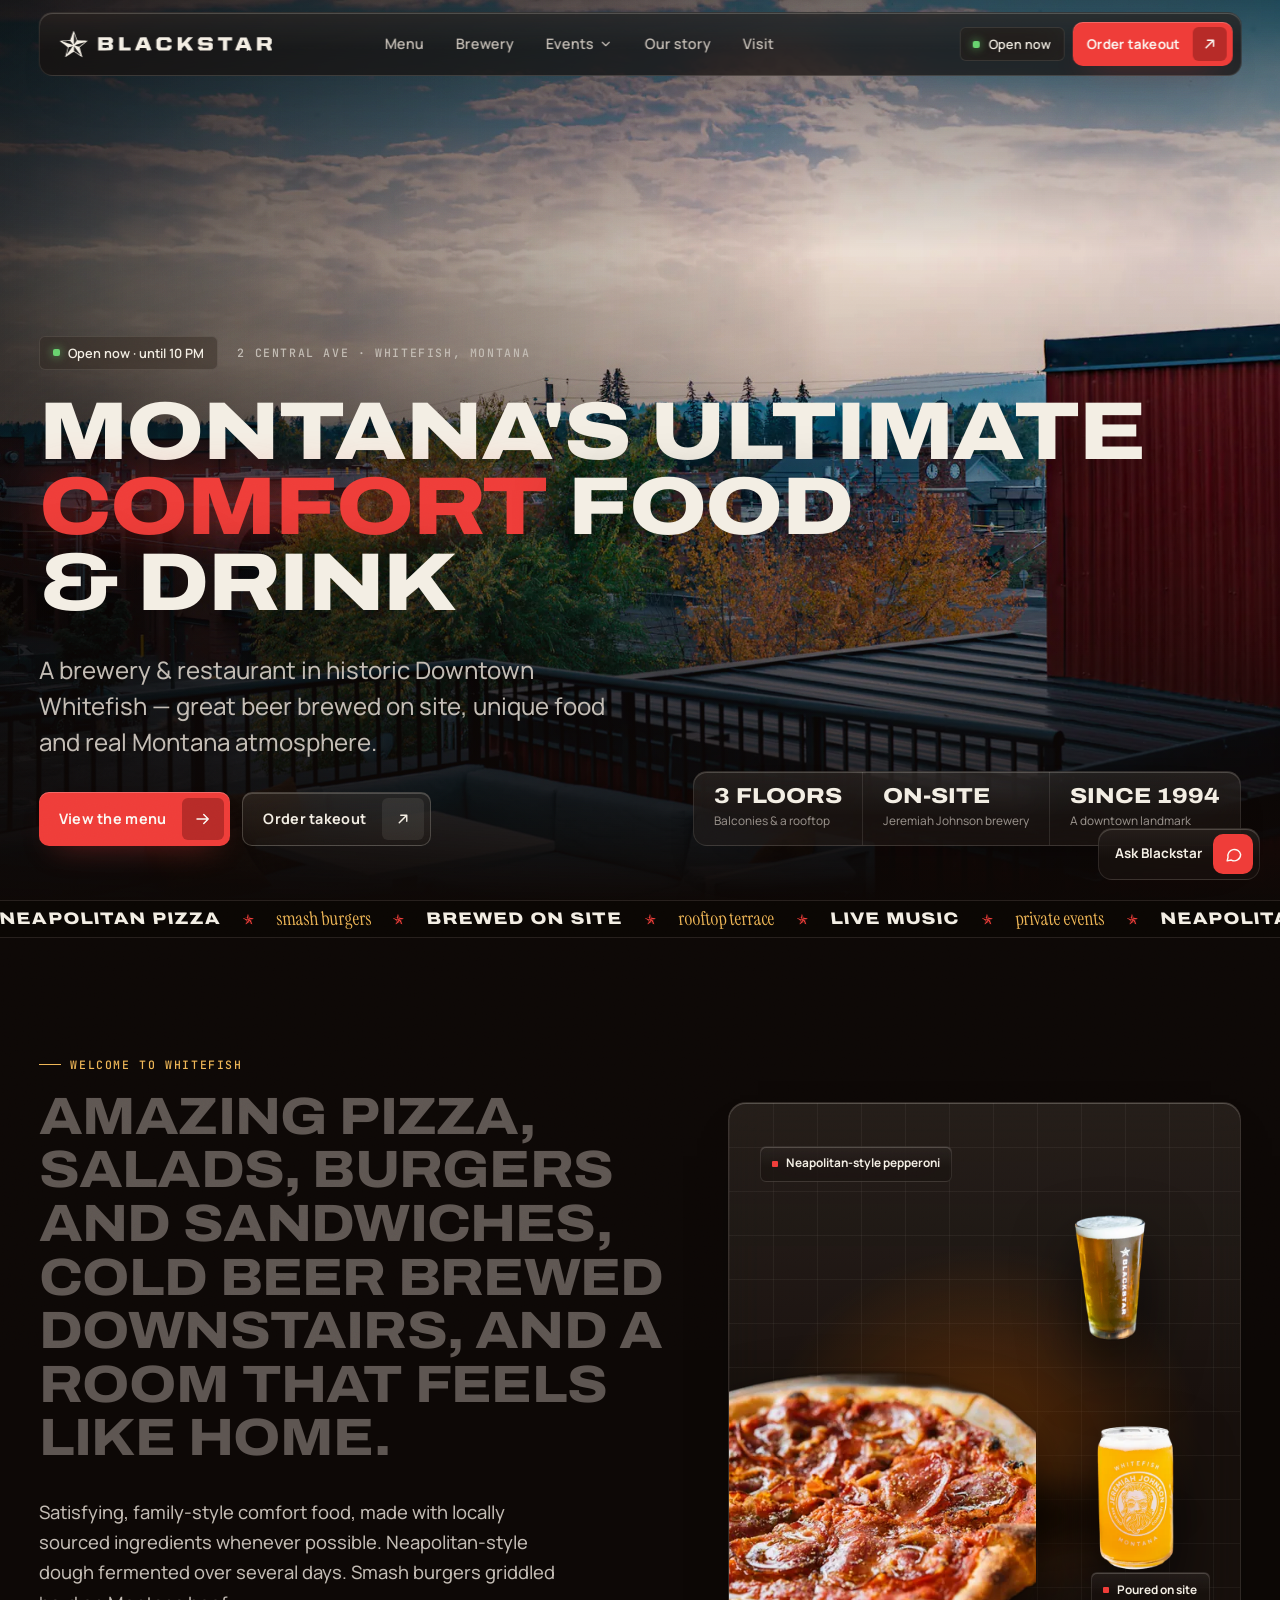
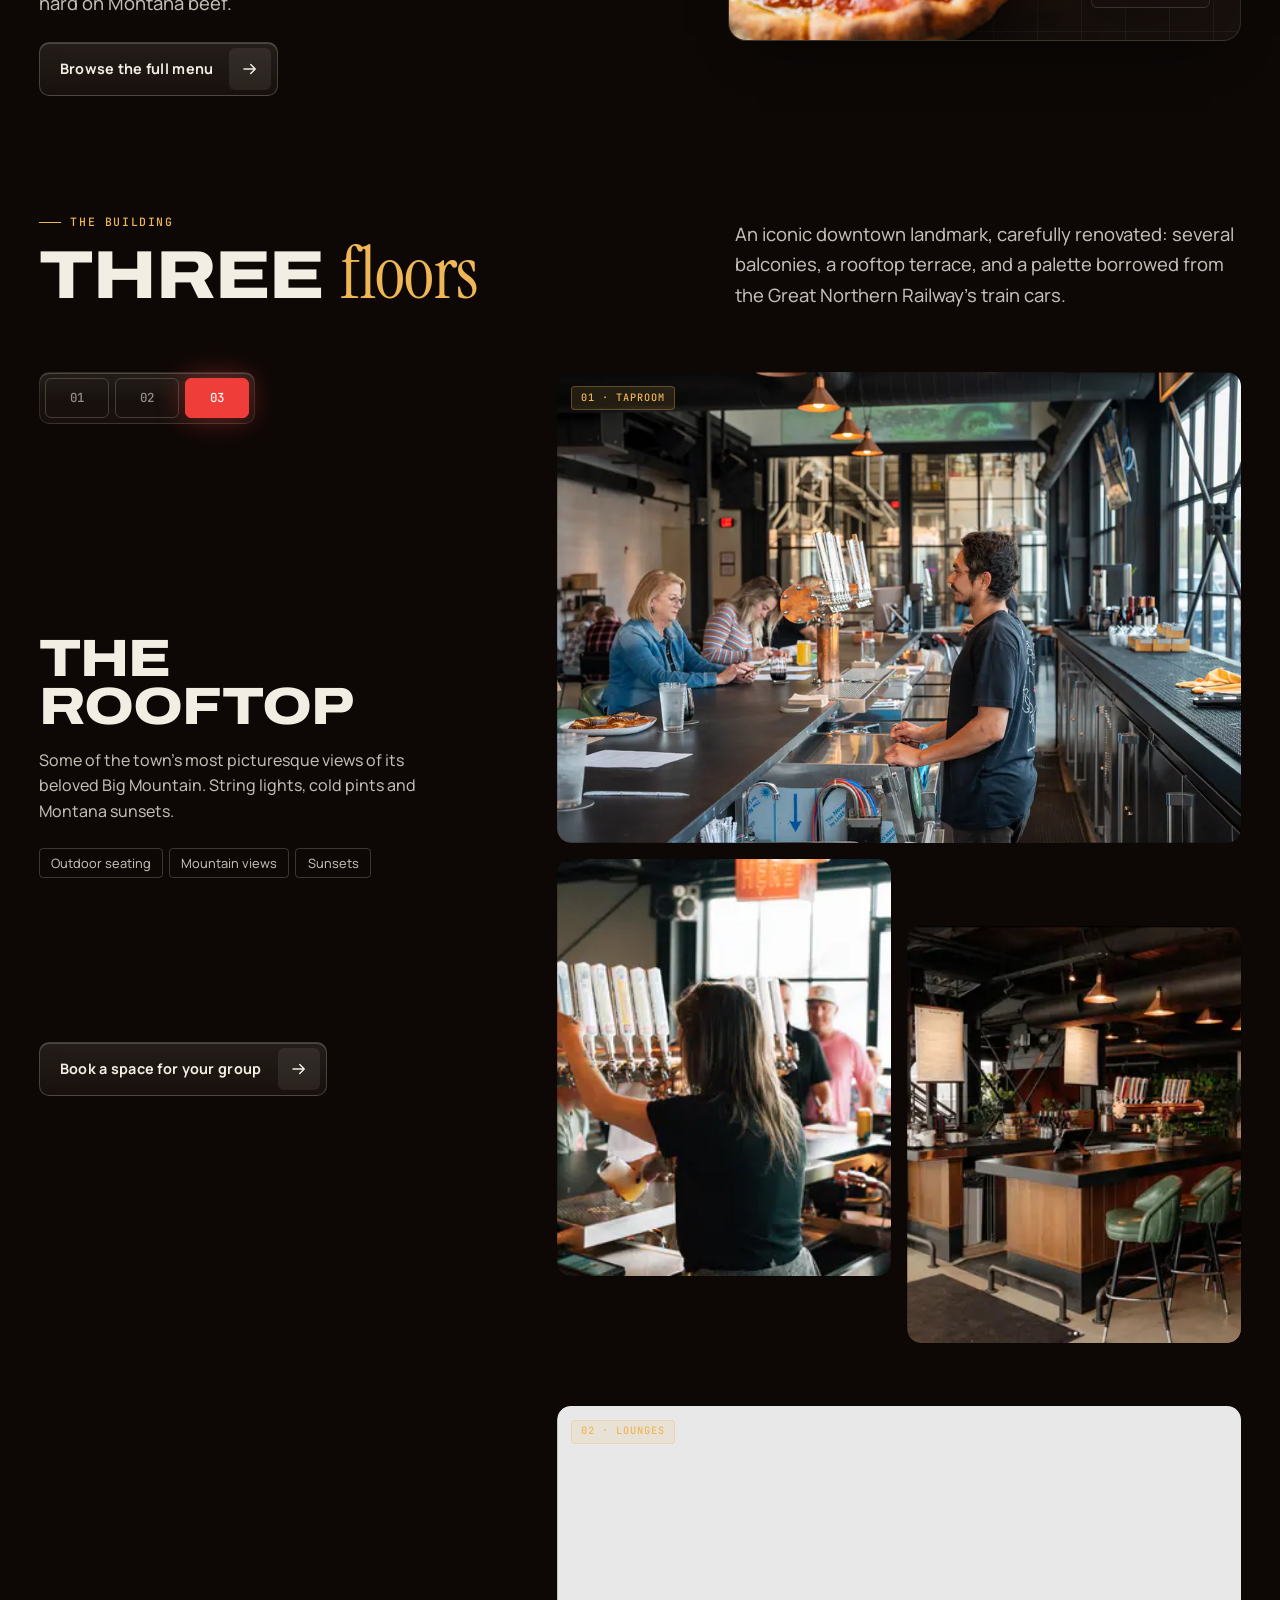
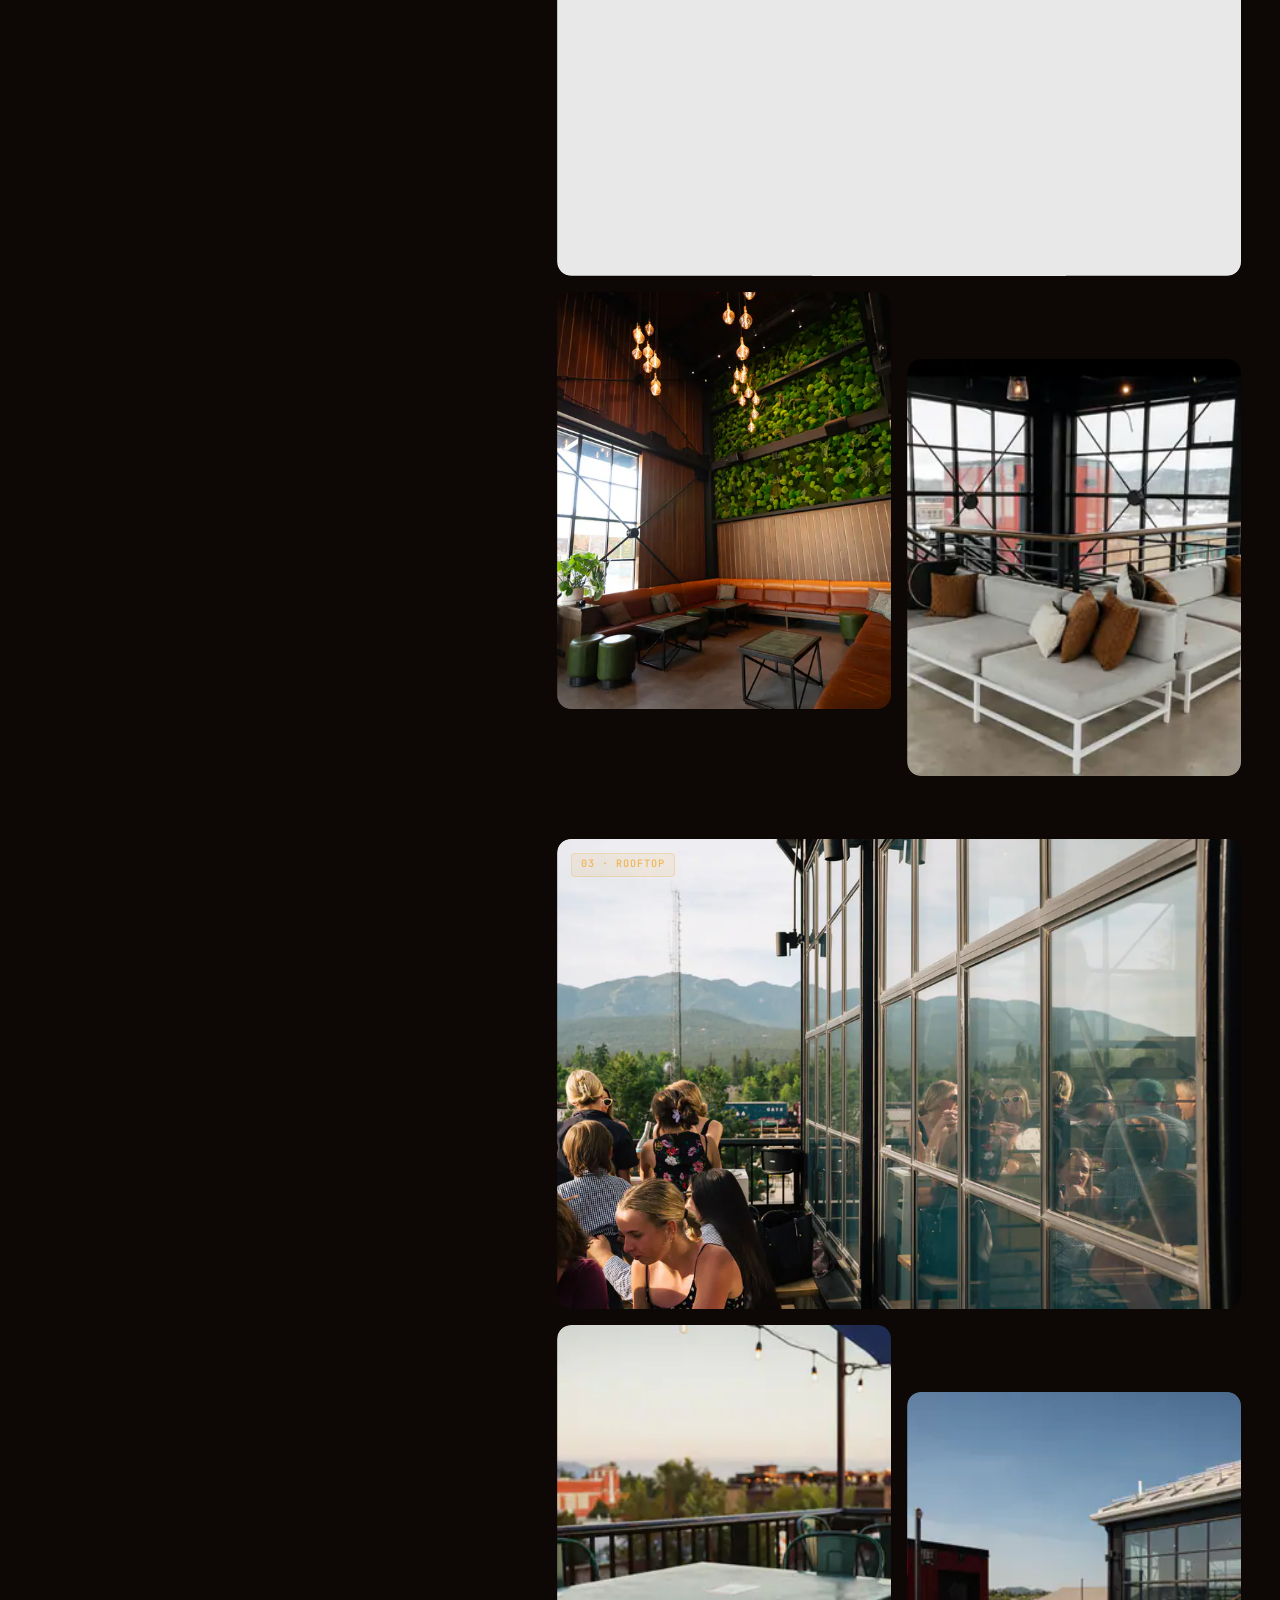
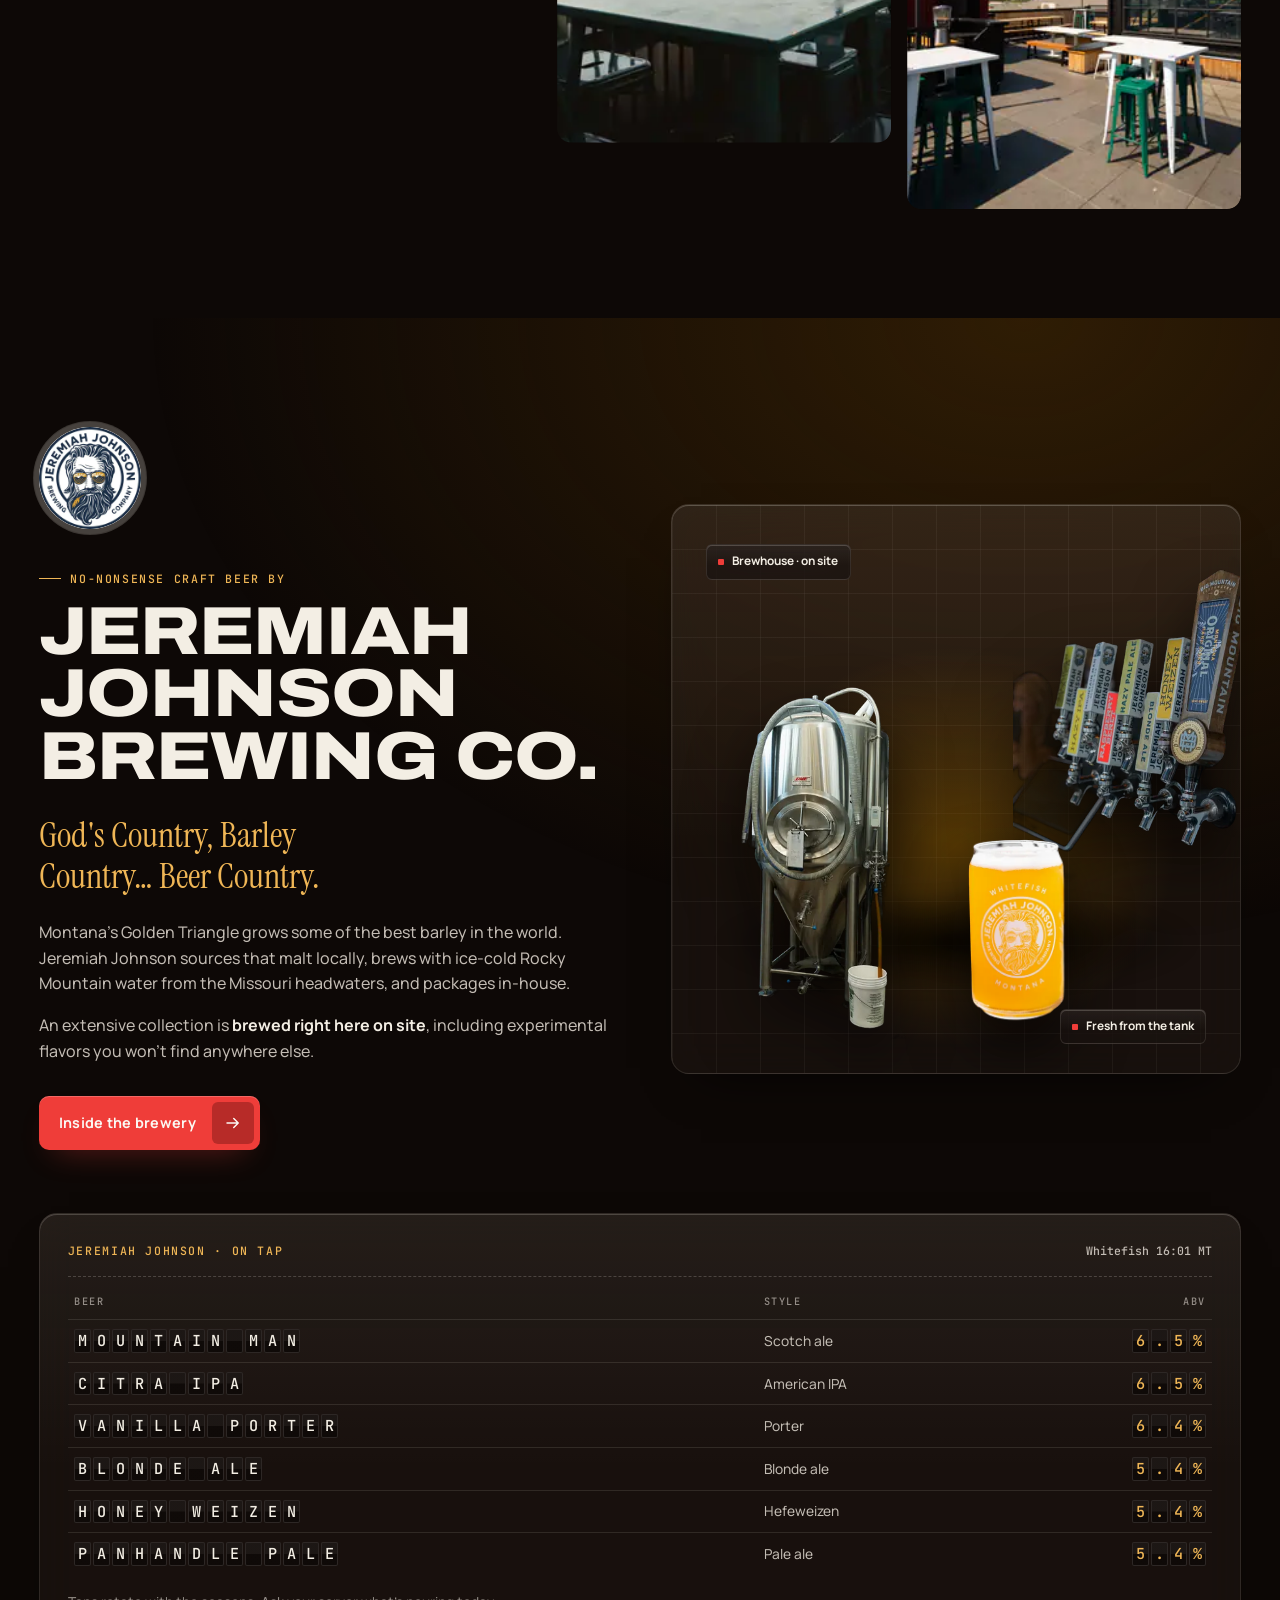
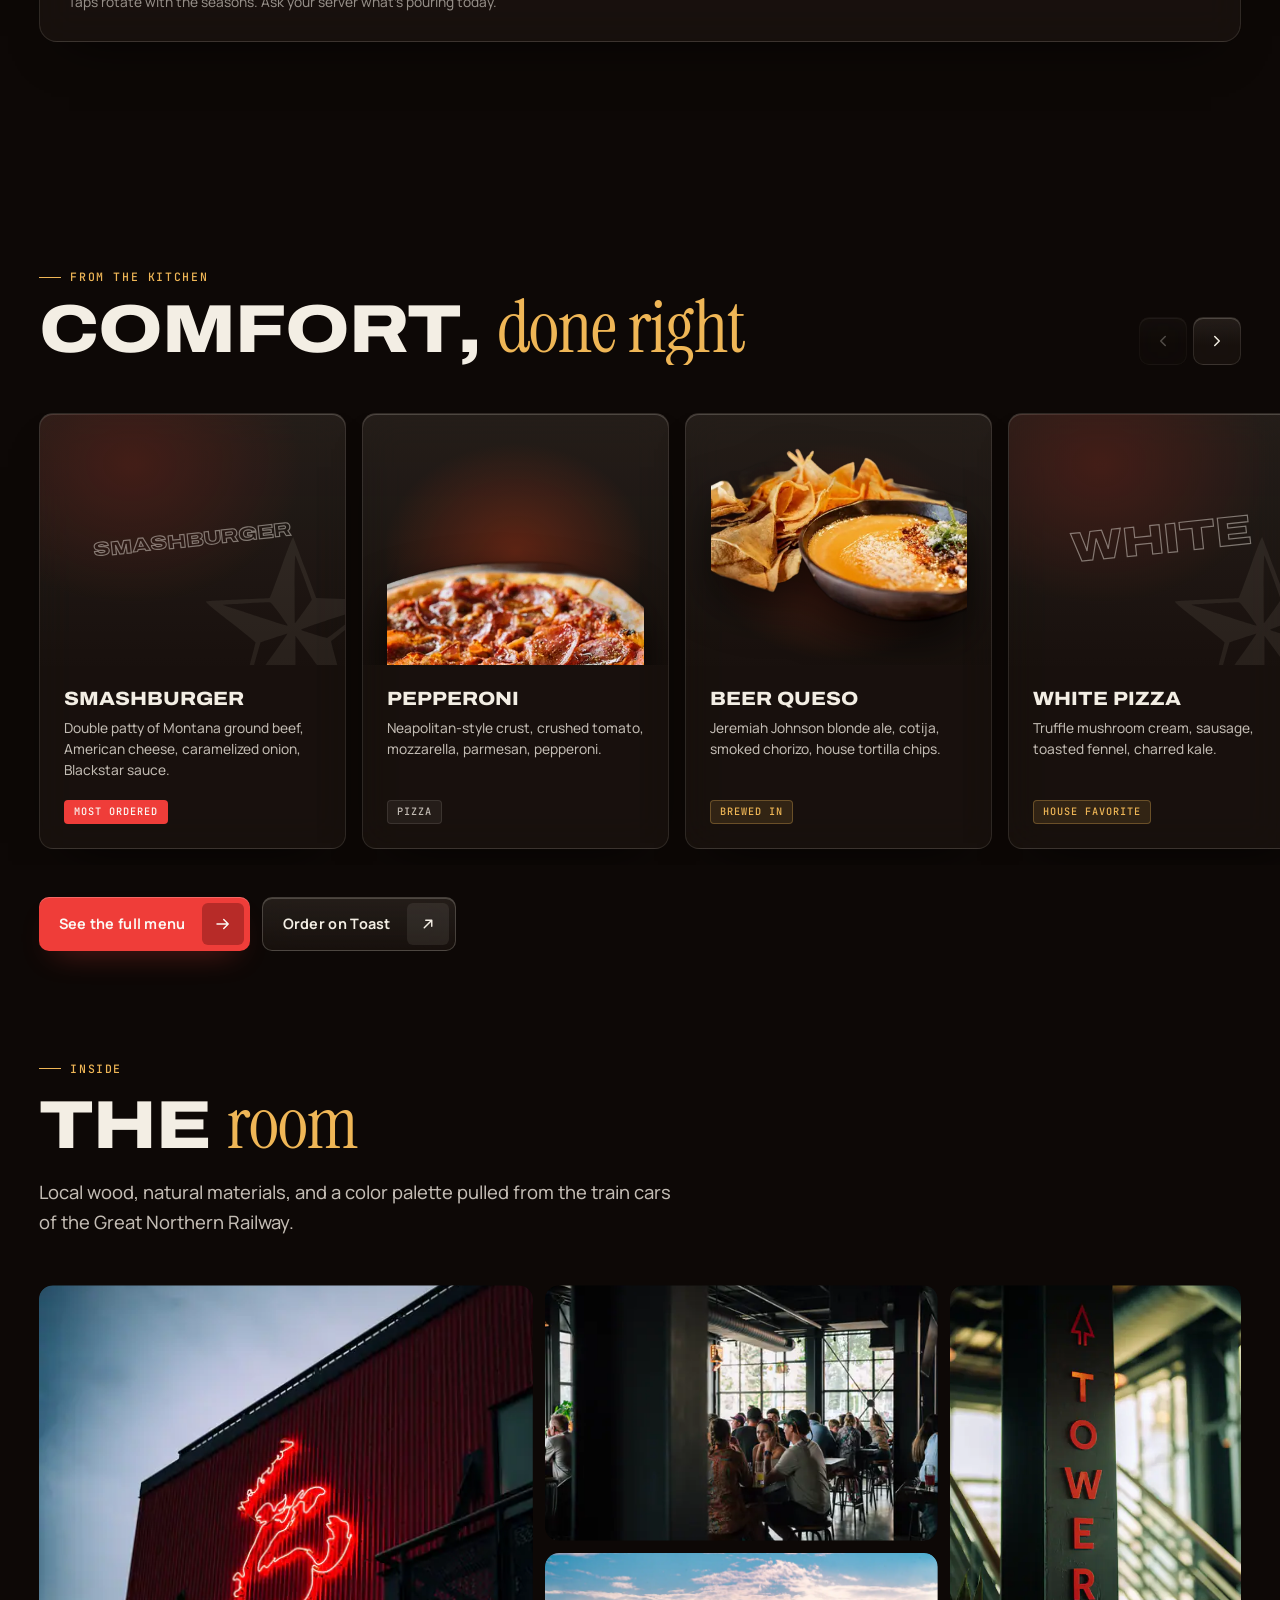
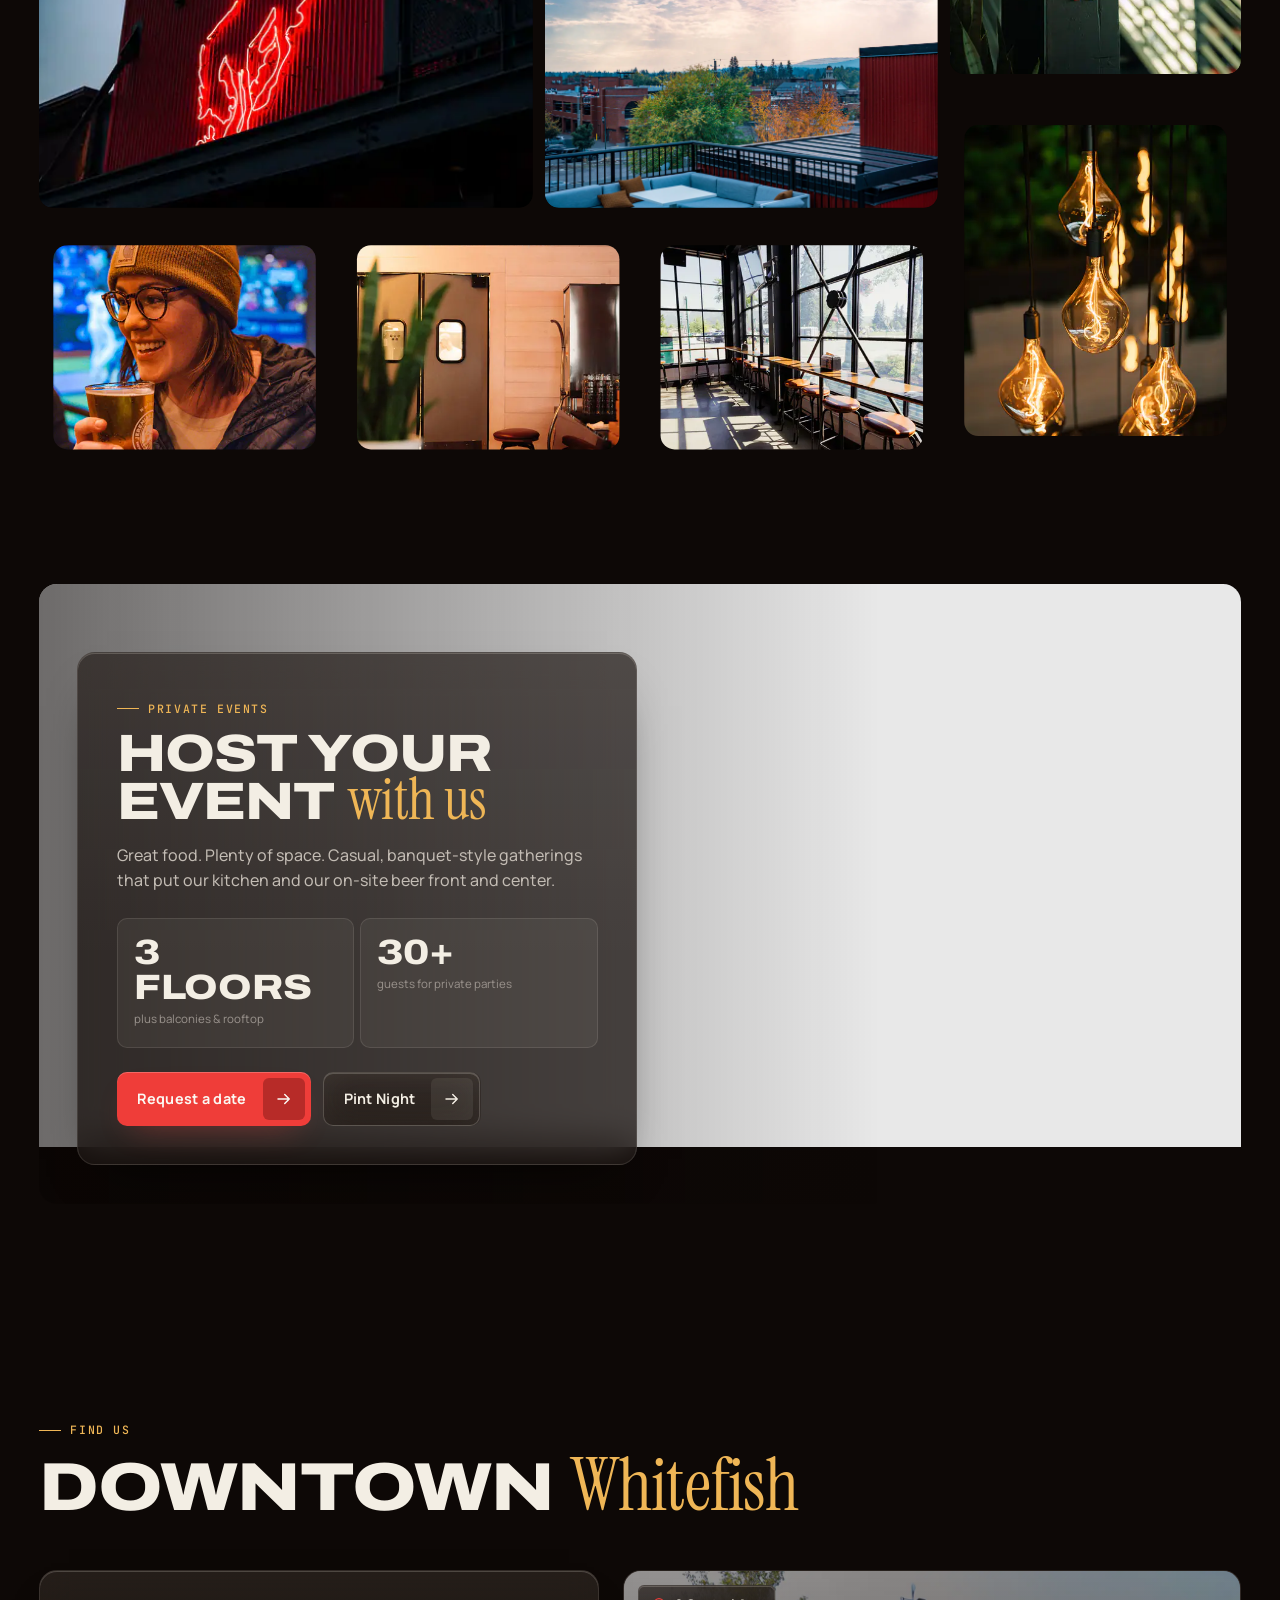
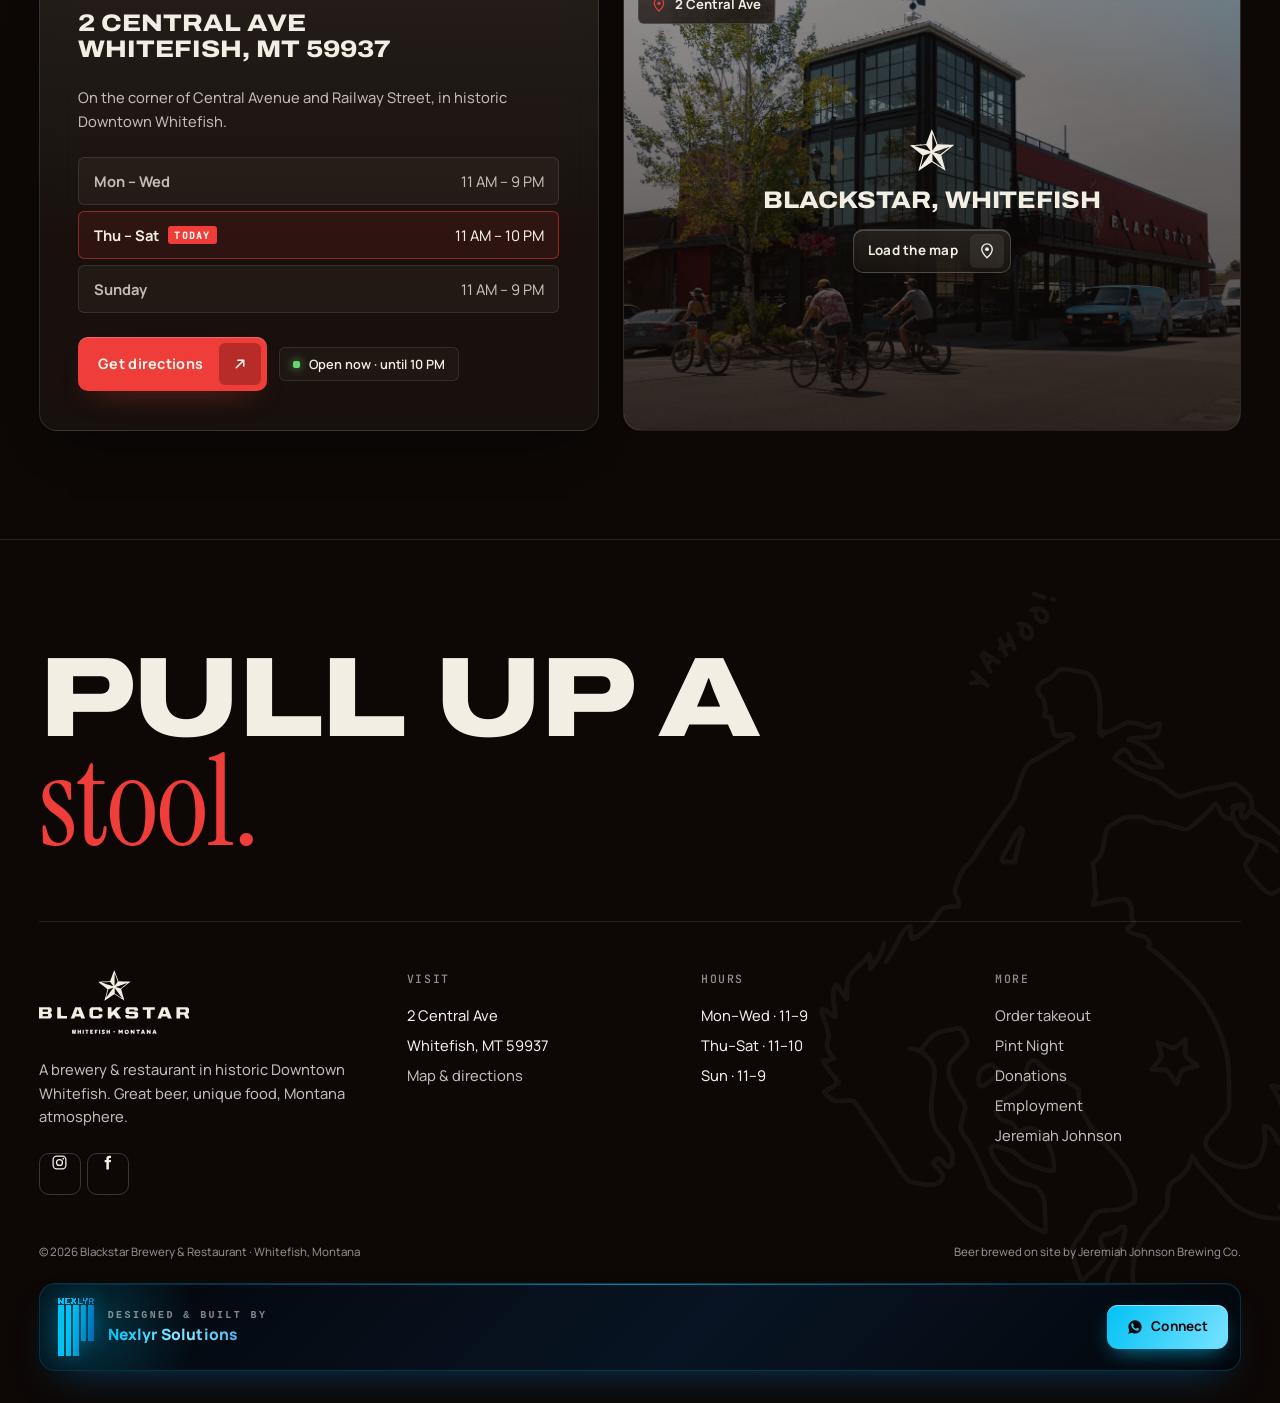
==== commit 1dd70fbe: "Fix stale-CSS layout break, thin ticker ribbon - Content-hash ?v= on all CSS/JS links so browsers ne" ====
--- a/index.html
+++ b/index.html
@@ -17,8 +17,8 @@
 <link rel="preload" href="assets/fonts/archivo-var.woff2" as="font" type="font/woff2" crossorigin>
 <link rel="preload" href="assets/fonts/manrope-var.woff2" as="font" type="font/woff2" crossorigin>
 <link rel="preload" as="image" type="image/webp" imagesrcset="assets/img/rooftop-sunset-view-480.webp 480w, assets/img/rooftop-sunset-view-960.webp 960w, assets/img/rooftop-sunset-view-1600.webp 1600w" imagesizes="100vw" fetchpriority="high">
-<link rel="stylesheet" href="assets/css/tokens.css">
-<link rel="stylesheet" href="assets/css/site.css">
+<link rel="stylesheet" href="assets/css/tokens.css?v=ffd7d1bf">
+<link rel="stylesheet" href="assets/css/site.css?v=4eea1d08">
 <script>(function(d){d.classList.add('js');if(!matchMedia('(prefers-reduced-motion: reduce)').matches)d.classList.add('js-motion')})(document.documentElement)</script>
 <script type="application/ld+json">{"@context":"https://schema.org","@type":["Restaurant","Brewery"],"name":"Blackstar","alternateName":"Blackstar Brewery & Restaurant","description":"Brewery and restaurant in historic Downtown Whitefish, Montana, with beer brewed on site by Jeremiah Johnson Brewing Co.","servesCuisine":["American","Pizza","Burgers"],"url":"https://blackstar.nexlyr.solutions/","image":"https://blackstar.nexlyr.solutions/assets/brand/og-image.jpg","address":{"@type":"PostalAddress","streetAddress":"2 Central Ave","addressLocality":"Whitefish","addressRegion":"MT","postalCode":"59937","addressCountry":"US"},"geo":{"@type":"GeoCoordinates","latitude":48.4121,"longitude":-114.3376},"openingHoursSpecification":[{"@type":"OpeningHoursSpecification","dayOfWeek":["Monday","Tuesday","Wednesday","Sunday"],"opens":"11:00","closes":"21:00"},{"@type":"OpeningHoursSpecification","dayOfWeek":["Thursday","Friday","Saturday"],"opens":"11:00","closes":"22:00"}],"acceptsReservations":"False","hasMenu":"https://blackstar.nexlyr.solutions/menu","sameAs":["https://www.instagram.com/blackstarmontana/","https://www.facebook.com/blackstarmontana","https://www.blackstarmt.com/"]}</script>
 </head>
@@ -57,11 +57,11 @@
     <a href="menu.html">Menu</a>
     <a href="brewery.html">Brewery</a>
     <div class="nav__dd">
-      <button type="button" aria-expanded="false" aria-haspopup="true">Events <svg aria-hidden="true"><use href="#i-down"/></svg></button>
+      <button type="button" aria-expanded="false" aria-haspopup="true">Events <svg width="20" height="20" aria-hidden="true"><use href="#i-down"/></svg></button>
       <div class="dd glass glass--strong" role="menu">
-        <a href="events.html" role="menuitem"><span class="ic"><svg aria-hidden="true"><use href="#i-users"/></svg></span><b>Private events</b><small>Groups of 30+, three floors</small><svg aria-hidden="true"><use href="#i-arrow"/></svg></a>
-        <a href="events.html#pint-night" role="menuitem"><span class="ic"><svg aria-hidden="true"><use href="#i-ticket"/></svg></span><b>Pint Night</b><small>Community fundraisers</small><svg aria-hidden="true"><use href="#i-arrow"/></svg></a>
-        <a href="events.html#faq" role="menuitem"><span class="ic"><svg aria-hidden="true"><use href="#i-cal"/></svg></span><b>Reservations FAQ</b><small>Summer & holiday policy</small><svg aria-hidden="true"><use href="#i-arrow"/></svg></a>
+        <a href="events.html" role="menuitem"><span class="ic"><svg width="20" height="20" aria-hidden="true"><use href="#i-users"/></svg></span><b>Private events</b><small>Groups of 30+, three floors</small><svg width="20" height="20" aria-hidden="true"><use href="#i-arrow"/></svg></a>
+        <a href="events.html#pint-night" role="menuitem"><span class="ic"><svg width="20" height="20" aria-hidden="true"><use href="#i-ticket"/></svg></span><b>Pint Night</b><small>Community fundraisers</small><svg width="20" height="20" aria-hidden="true"><use href="#i-arrow"/></svg></a>
+        <a href="events.html#faq" role="menuitem"><span class="ic"><svg width="20" height="20" aria-hidden="true"><use href="#i-cal"/></svg></span><b>Reservations FAQ</b><small>Summer & holiday policy</small><svg width="20" height="20" aria-hidden="true"><use href="#i-arrow"/></svg></a>
       </div>
     </div>
     <a href="story.html">Our story</a>
@@ -69,31 +69,31 @@
   </nav>
   <div class="nav__r">
     <span class="status" data-open data-short><i class="dot"></i><span data-open-txt>Hours</span></span>
-    <a class="btn btn--primary btn--sm btn--ext" href="https://order.toasttab.com/online/blackstarmt" target="_blank" rel="noopener" data-magnetic><span class="btn__t"><span data-t="Order takeout">Order takeout</span></span><span class="btn__i"><svg aria-hidden="true"><use href="#i-ext"/></svg></span></a>
+    <a class="btn btn--primary btn--sm btn--ext" href="https://order.toasttab.com/online/blackstarmt" target="_blank" rel="noopener" data-magnetic><span class="btn__t"><span data-t="Order takeout">Order takeout</span></span><span class="btn__i"><svg width="20" height="20" aria-hidden="true"><use href="#i-ext"/></svg></span></a>
     <button class="burger" type="button" aria-expanded="false" aria-controls="msheet" aria-label="Open menu"><i></i><i></i><i></i></button>
   </div>
 </header>
 <div class="scrim" aria-hidden="true"></div>
 <div class="msheet glass glass--strong" id="msheet" role="dialog" aria-label="Site menu">
   <nav class="msheet__grid" aria-label="Mobile">
-    <a class="mtile" href="index.html" aria-current="page"><span class="ic"><svg aria-hidden="true"><use href="#i-star"/></svg><small>01</small></span><span><b>Home</b><span class="m">Start here</span></span></a>
-    <a class="mtile" href="menu.html"><span class="ic"><svg aria-hidden="true"><use href="#i-pizza"/></svg><small>02</small></span><span><b>Menu</b><span class="m">Pizza · burgers · bar food</span></span></a>
-    <a class="mtile" href="brewery.html"><span class="ic"><svg aria-hidden="true"><use href="#i-beer"/></svg><small>03</small></span><span><b>Brewery</b><span class="m">Brewed on site</span></span></a>
-    <a class="mtile" href="events.html"><span class="ic"><svg aria-hidden="true"><use href="#i-users"/></svg><small>04</small></span><span><b>Events</b><span class="m">Groups of 30+</span></span></a>
-    <a class="mtile" href="story.html"><span class="ic"><svg aria-hidden="true"><use href="#i-mtn"/></svg><small>05</small></span><span><b>Our story</b><span class="m">Since 1994</span></span></a>
-    <a class="mtile" href="visit.html"><span class="ic"><svg aria-hidden="true"><use href="#i-pin"/></svg><small>06</small></span><span><b>Visit</b><span class="m">2 Central Ave</span></span></a>
+    <a class="mtile" href="index.html" aria-current="page"><span class="ic"><svg width="20" height="20" aria-hidden="true"><use href="#i-star"/></svg><small>01</small></span><span><b>Home</b><span class="m">Start here</span></span></a>
+    <a class="mtile" href="menu.html"><span class="ic"><svg width="20" height="20" aria-hidden="true"><use href="#i-pizza"/></svg><small>02</small></span><span><b>Menu</b><span class="m">Pizza · burgers · bar food</span></span></a>
+    <a class="mtile" href="brewery.html"><span class="ic"><svg width="20" height="20" aria-hidden="true"><use href="#i-beer"/></svg><small>03</small></span><span><b>Brewery</b><span class="m">Brewed on site</span></span></a>
+    <a class="mtile" href="events.html"><span class="ic"><svg width="20" height="20" aria-hidden="true"><use href="#i-users"/></svg><small>04</small></span><span><b>Events</b><span class="m">Groups of 30+</span></span></a>
+    <a class="mtile" href="story.html"><span class="ic"><svg width="20" height="20" aria-hidden="true"><use href="#i-mtn"/></svg><small>05</small></span><span><b>Our story</b><span class="m">Since 1994</span></span></a>
+    <a class="mtile" href="visit.html"><span class="ic"><svg width="20" height="20" aria-hidden="true"><use href="#i-pin"/></svg><small>06</small></span><span><b>Visit</b><span class="m">2 Central Ave</span></span></a>
   </nav>
   <div class="msheet__foot">
     <span class="status" data-open><i class="dot"></i><span data-open-txt>Hours</span></span>
-    <a class="btn btn--primary btn--sm btn--ext" href="https://order.toasttab.com/online/blackstarmt" target="_blank" rel="noopener" data-magnetic><span class="btn__t"><span data-t="Order takeout">Order takeout</span></span><span class="btn__i"><svg aria-hidden="true"><use href="#i-ext"/></svg></span></a>
+    <a class="btn btn--primary btn--sm btn--ext" href="https://order.toasttab.com/online/blackstarmt" target="_blank" rel="noopener" data-magnetic><span class="btn__t"><span data-t="Order takeout">Order takeout</span></span><span class="btn__i"><svg width="20" height="20" aria-hidden="true"><use href="#i-ext"/></svg></span></a>
   </div>
 </div>
 <nav class="dock glass glass--strong" aria-label="Quick actions">
-  <a href="index.html" aria-current="page"><svg aria-hidden="true"><use href="#i-star"/></svg><span>Home</span></a>
-  <a href="menu.html"><svg aria-hidden="true"><use href="#i-pizza"/></svg><span>Menu</span></a>
-  <a class="dock__order" href="https://order.toasttab.com/online/blackstarmt" target="_blank" rel="noopener"><span class="ic"><svg aria-hidden="true"><use href="#i-bag"/></svg></span><span>Order</span></a>
-  <a href="events.html"><svg aria-hidden="true"><use href="#i-users"/></svg><span>Events</span></a>
-  <button type="button" data-chat-open aria-expanded="false" aria-controls="chat"><svg aria-hidden="true"><use href="#i-chat"/></svg><span>Ask</span></button>
+  <a href="index.html" aria-current="page"><svg width="20" height="20" aria-hidden="true"><use href="#i-star"/></svg><span>Home</span></a>
+  <a href="menu.html"><svg width="20" height="20" aria-hidden="true"><use href="#i-pizza"/></svg><span>Menu</span></a>
+  <a class="dock__order" href="https://order.toasttab.com/online/blackstarmt" target="_blank" rel="noopener"><span class="ic"><svg width="20" height="20" aria-hidden="true"><use href="#i-bag"/></svg></span><span>Order</span></a>
+  <a href="events.html"><svg width="20" height="20" aria-hidden="true"><use href="#i-users"/></svg><span>Events</span></a>
+  <button type="button" data-chat-open aria-expanded="false" aria-controls="chat"><svg width="20" height="20" aria-hidden="true"><use href="#i-chat"/></svg><span>Ask</span></button>
 </nav>
 
 <main id="main">
@@ -110,8 +110,8 @@
       <div>
         <p class="lede">A brewery & restaurant in historic Downtown Whitefish — great beer brewed on site, unique food and real Montana atmosphere.</p>
         <div class="btn-row" style="margin-top:var(--space-lg)">
-          <a class="btn btn--primary" href="menu.html" data-magnetic><span class="btn__t"><span data-t="View the menu">View the menu</span></span><span class="btn__i"><svg aria-hidden="true"><use href="#i-arrow"/></svg></span></a>
-          <a class="btn btn--glass btn--ext" href="https://order.toasttab.com/online/blackstarmt" target="_blank" rel="noopener" data-magnetic><span class="btn__t"><span data-t="Order takeout">Order takeout</span></span><span class="btn__i"><svg aria-hidden="true"><use href="#i-ext"/></svg></span></a>
+          <a class="btn btn--primary" href="menu.html" data-magnetic><span class="btn__t"><span data-t="View the menu">View the menu</span></span><span class="btn__i"><svg width="20" height="20" aria-hidden="true"><use href="#i-arrow"/></svg></span></a>
+          <a class="btn btn--glass btn--ext" href="https://order.toasttab.com/online/blackstarmt" target="_blank" rel="noopener" data-magnetic><span class="btn__t"><span data-t="Order takeout">Order takeout</span></span><span class="btn__i"><svg width="20" height="20" aria-hidden="true"><use href="#i-ext"/></svg></span></a>
         </div>
       </div>
       <div class="hero__facts glass">
@@ -133,7 +133,7 @@
       <p class="fill-text" data-hot="pizza,burgers,beer" style="margin-top:var(--space-sm)">Amazing pizza, salads, burgers and sandwiches, cold beer brewed downstairs, and a room that feels like home.</p>
       <div class="intro__copy rv">
         <p class="body-lg">Satisfying, family-style comfort food, made with locally sourced ingredients whenever possible. Neapolitan-style dough fermented over several days. Smash burgers griddled hard on Montana beef.</p>
-        <div class="btn-row"><a class="btn btn--glass" href="menu.html" data-magnetic><span class="btn__t"><span data-t="Browse the full menu">Browse the full menu</span></span><span class="btn__i"><svg aria-hidden="true"><use href="#i-arrow"/></svg></span></a></div>
+        <div class="btn-row"><a class="btn btn--glass" href="menu.html" data-magnetic><span class="btn__t"><span data-t="Browse the full menu">Browse the full menu</span></span><span class="btn__i"><svg width="20" height="20" aria-hidden="true"><use href="#i-arrow"/></svg></span></a></div>
       </div>
     </div>
     <div class="stage stage--intro glass rv" data-stage aria-hidden="true">
@@ -157,7 +157,7 @@
       <div class="spaces__rail">
         <div class="floor-dial glass" style="padding:5px;border-radius:var(--radius-md);width:max-content" aria-hidden="true"><span class="on">01</span><span>02</span><span>03</span></div>
         <div class="space-copy"><article class="on"><h3 class="display h3">The taproom</h3><p>A long bar, rows of Jeremiah Johnson taps poured feet from the brewhouse, and booths built for a second round.</p><ul><li class="chip">Bar seating</li><li class="chip">Booths</li><li class="chip">On-site brewing</li></ul></article><article><h3 class="display h3">Lounges & balconies</h3><p>Local wood, a living wall, Edison bulbs and big factory windows — space for gatherings large and small without losing the intimacy.</p><ul><li class="chip">Soft seating</li><li class="chip">Balconies</li><li class="chip">Groups</li></ul></article><article><h3 class="display h3">The rooftop</h3><p>Some of the town's most picturesque views of its beloved Big Mountain. String lights, cold pints and Montana sunsets.</p><ul><li class="chip">Outdoor seating</li><li class="chip">Mountain views</li><li class="chip">Sunsets</li></ul></article></div>
-        <div><a class="btn btn--glass" href="events.html" data-magnetic><span class="btn__t"><span data-t="Book a space for your group">Book a space for your group</span></span><span class="btn__i"><svg aria-hidden="true"><use href="#i-arrow"/></svg></span></a></div>
+        <div><a class="btn btn--glass" href="events.html" data-magnetic><span class="btn__t"><span data-t="Book a space for your group">Book a space for your group</span></span><span class="btn__i"><svg width="20" height="20" aria-hidden="true"><use href="#i-arrow"/></svg></span></a></div>
       </div>
       <div class="spaces__media"><div data-space="0">
         <div class="space-shot space-shot--wide rv-clip"><img src="assets/img/main-bar-960.webp" srcset="assets/img/main-bar-480.webp 480w, assets/img/main-bar-960.webp 960w, assets/img/main-bar-1600.webp 1600w" sizes="58vw" width="960" height="640" alt="The taproom" loading="lazy" decoding="async" style="background:rgb(24,24,24)"><span class="tag tag--gold">01 · Taproom</span></div>
@@ -169,7 +169,7 @@
         <div class="space-shot space-shot--wide rv-clip"><img src="assets/img/rooftop-mountain-crowd-960.webp" srcset="assets/img/rooftop-mountain-crowd-480.webp 480w, assets/img/rooftop-mountain-crowd-960.webp 960w, assets/img/rooftop-mountain-crowd-1600.webp 1600w" sizes="58vw" width="960" height="640" alt="The rooftop" loading="lazy" decoding="async" style="background:rgb(8,8,8)"><span class="tag tag--gold">03 · Rooftop</span></div>
         <div class="space-pair"><div class="space-shot rv-clip"><img src="assets/img/rooftop-string-lights-960.webp" srcset="assets/img/rooftop-string-lights-480.webp 480w, assets/img/rooftop-string-lights-960.webp 960w, assets/img/rooftop-string-lights-1600.webp 1600w" sizes="28vw" width="960" height="640" alt="" loading="lazy" decoding="async" style="background:rgb(24,8,8)"></div><div class="space-shot rv-clip"><img src="assets/img/rooftop-terrace-960.webp" srcset="assets/img/rooftop-terrace-480.webp 480w, assets/img/rooftop-terrace-960.webp 960w, assets/img/rooftop-terrace-1600.webp 1600w" sizes="28vw" width="960" height="639" alt="" loading="lazy" decoding="async" style="background:rgb(8,8,8)"></div></div>
       </div></div>
-      <div class="space-m"><p class="hs-hint mono"><svg aria-hidden="true"><use href="#i-swipe"/></svg>Swipe</p><div class="hs"><article class="space-card"><img src="assets/img/main-bar-960.webp" srcset="assets/img/main-bar-480.webp 480w, assets/img/main-bar-960.webp 960w, assets/img/main-bar-1600.webp 1600w" sizes="78vw" width="960" height="640" alt="The taproom" loading="lazy" decoding="async" style="background:rgb(24,24,24)"><span class="tag tag--gold">01 · Taproom</span><div class="space-card__cap glass glass--strong"><h3 class="h4">The taproom</h3><p>Taps poured feet from the brewhouse.</p></div></article><article class="space-card"><img src="assets/img/lounge-windows-960.webp" srcset="assets/img/lounge-windows-480.webp 480w, assets/img/lounge-windows-960.webp 960w, assets/img/lounge-windows-1600.webp 1600w, assets/img/lounge-windows-2400.webp 2400w" sizes="78vw" width="960" height="639" alt="Lounges & balconies" loading="lazy" decoding="async" style="background:rgb(232,232,232)"><span class="tag tag--gold">02 · Lounges</span><div class="space-card__cap glass glass--strong"><h3 class="h4">Lounges & balconies</h3><p>Local wood, a living wall, big windows.</p></div></article><article class="space-card"><img src="assets/img/rooftop-mountain-crowd-960.webp" srcset="assets/img/rooftop-mountain-crowd-480.webp 480w, assets/img/rooftop-mountain-crowd-960.webp 960w, assets/img/rooftop-mountain-crowd-1600.webp 1600w" sizes="78vw" width="960" height="640" alt="The rooftop" loading="lazy" decoding="async" style="background:rgb(8,8,8)"><span class="tag tag--gold">03 · Rooftop</span><div class="space-card__cap glass glass--strong"><h3 class="h4">The rooftop</h3><p>Big Mountain views and Montana sunsets.</p></div></article></div></div>
+      <div class="space-m"><p class="hs-hint mono"><svg width="20" height="20" aria-hidden="true"><use href="#i-swipe"/></svg>Swipe</p><div class="hs"><article class="space-card"><img src="assets/img/main-bar-960.webp" srcset="assets/img/main-bar-480.webp 480w, assets/img/main-bar-960.webp 960w, assets/img/main-bar-1600.webp 1600w" sizes="78vw" width="960" height="640" alt="The taproom" loading="lazy" decoding="async" style="background:rgb(24,24,24)"><span class="tag tag--gold">01 · Taproom</span><div class="space-card__cap glass glass--strong"><h3 class="h4">The taproom</h3><p>Taps poured feet from the brewhouse.</p></div></article><article class="space-card"><img src="assets/img/lounge-windows-960.webp" srcset="assets/img/lounge-windows-480.webp 480w, assets/img/lounge-windows-960.webp 960w, assets/img/lounge-windows-1600.webp 1600w, assets/img/lounge-windows-2400.webp 2400w" sizes="78vw" width="960" height="639" alt="Lounges & balconies" loading="lazy" decoding="async" style="background:rgb(232,232,232)"><span class="tag tag--gold">02 · Lounges</span><div class="space-card__cap glass glass--strong"><h3 class="h4">Lounges & balconies</h3><p>Local wood, a living wall, big windows.</p></div></article><article class="space-card"><img src="assets/img/rooftop-mountain-crowd-960.webp" srcset="assets/img/rooftop-mountain-crowd-480.webp 480w, assets/img/rooftop-mountain-crowd-960.webp 960w, assets/img/rooftop-mountain-crowd-1600.webp 1600w" sizes="78vw" width="960" height="640" alt="The rooftop" loading="lazy" decoding="async" style="background:rgb(8,8,8)"><span class="tag tag--gold">03 · Rooftop</span><div class="space-card__cap glass glass--strong"><h3 class="h4">The rooftop</h3><p>Big Mountain views and Montana sunsets.</p></div></article></div></div>
     </div>
   </div>
 </section>
@@ -184,7 +184,7 @@
         <h2 id="brew-h" class="display h2 rv-line" style="margin-top:var(--space-xs)"><span>Jeremiah Johnson Brewing Co.</span></h2>
         <p class="quote rv">God's Country, Barley Country… Beer Country.</p>
         <div class="prose rv"><p>Montana's Golden Triangle grows some of the best barley in the world. Jeremiah Johnson sources that malt locally, brews with ice-cold Rocky Mountain water from the Missouri headwaters, and packages in-house.</p><p>An extensive collection is <strong>brewed right here on site</strong>, including experimental flavors you won't find anywhere else.</p></div>
-        <div class="btn-row rv" style="margin-top:var(--space-lg)"><a class="btn btn--primary" href="brewery.html" data-magnetic><span class="btn__t"><span data-t="Inside the brewery">Inside the brewery</span></span><span class="btn__i"><svg aria-hidden="true"><use href="#i-arrow"/></svg></span></a></div>
+        <div class="btn-row rv" style="margin-top:var(--space-lg)"><a class="btn btn--primary" href="brewery.html" data-magnetic><span class="btn__t"><span data-t="Inside the brewery">Inside the brewery</span></span><span class="btn__i"><svg width="20" height="20" aria-hidden="true"><use href="#i-arrow"/></svg></span></a></div>
       </div>
       <div class="stage stage--brew glass rv" data-stage aria-hidden="true">
         <span class="stage__floor"></span>
@@ -210,9 +210,9 @@
   <div class="wrap">
     <div class="rail-head">
       <div><p class="kicker mono rv">From the kitchen</p><h2 id="dish-h" class="display h2 rv-line" style="margin-top:var(--space-xs)"><span>Comfort, <span class="serif">done right</span></span></h2></div>
-      <div class="rail-ctl"><button class="sq glass" type="button" data-prev aria-label="Previous dishes"><svg aria-hidden="true"><use href="#i-left"/></svg></button><button class="sq glass" type="button" data-next aria-label="Next dishes"><svg aria-hidden="true"><use href="#i-right"/></svg></button></div>
-    </div>
-    <p class="hs-hint mono"><svg aria-hidden="true"><use href="#i-swipe"/></svg>Swipe</p>
+      <div class="rail-ctl"><button class="sq glass" type="button" data-prev aria-label="Previous dishes"><svg width="20" height="20" aria-hidden="true"><use href="#i-left"/></svg></button><button class="sq glass" type="button" data-next aria-label="Next dishes"><svg width="20" height="20" aria-hidden="true"><use href="#i-right"/></svg></button></div>
+    </div>
+    <p class="hs-hint mono"><svg width="20" height="20" aria-hidden="true"><use href="#i-swipe"/></svg>Swipe</p>
     <div class="rail" tabindex="0" aria-label="Signature dishes"><a class="dish glass" href="menu.html#burgers" data-tilt>
   <div class="dish__type" aria-hidden="true"><span class="big" style="--fs:1.18rem">Smashburger</span><svg viewBox="0 0 227 218"><use href="#i-star"/></svg></div>
   <div class="dish__body"><h3>Smashburger</h3><p>Double patty of Montana ground beef, American cheese, caramelized onion, Blackstar sauce.</p><div class="dish__tags"><span class="tag tag--hot">Most ordered</span></div></div>
@@ -238,14 +238,14 @@
   <div class="dish__type" aria-hidden="true"><span class="big" style="--fs:2.17rem">Street</span><svg viewBox="0 0 227 218"><use href="#i-star"/></svg></div>
   <div class="dish__body"><h3>Street Corn Salad</h3><p>Romaine, house elote, cotija, pepitas, chipotle-lime vinaigrette.</p><div class="dish__tags"><span class="tag">Salad</span></div></div>
 </a></div>
-    <div class="btn-row" style="margin-top:var(--space-lg)"><a class="btn btn--primary" href="menu.html" data-magnetic><span class="btn__t"><span data-t="See the full menu">See the full menu</span></span><span class="btn__i"><svg aria-hidden="true"><use href="#i-arrow"/></svg></span></a><a class="btn btn--glass btn--ext" href="https://order.toasttab.com/online/blackstarmt" target="_blank" rel="noopener" data-magnetic><span class="btn__t"><span data-t="Order on Toast">Order on Toast</span></span><span class="btn__i"><svg aria-hidden="true"><use href="#i-ext"/></svg></span></a></div>
+    <div class="btn-row" style="margin-top:var(--space-lg)"><a class="btn btn--primary" href="menu.html" data-magnetic><span class="btn__t"><span data-t="See the full menu">See the full menu</span></span><span class="btn__i"><svg width="20" height="20" aria-hidden="true"><use href="#i-arrow"/></svg></span></a><a class="btn btn--glass btn--ext" href="https://order.toasttab.com/online/blackstarmt" target="_blank" rel="noopener" data-magnetic><span class="btn__t"><span data-t="Order on Toast">Order on Toast</span></span><span class="btn__i"><svg width="20" height="20" aria-hidden="true"><use href="#i-ext"/></svg></span></a></div>
   </div>
 </section>
 
 <section class="section section--tight" aria-labelledby="room-h">
   <div class="wrap">
     <div class="head"><p class="kicker mono rv">Inside</p><h2 id="room-h" class="display h2 rv-line"><span>The <span class="serif">room</span></span></h2><p class="body-lg rv">Local wood, natural materials, and a color palette pulled from the train cars of the Great Northern Railway.</p></div>
-    <p class="hs-hint mono"><svg aria-hidden="true"><use href="#i-swipe"/></svg>Swipe the gallery</p>
+    <p class="hs-hint mono"><svg width="20" height="20" aria-hidden="true"><use href="#i-swipe"/></svg>Swipe the gallery</p>
     <div class="bento"><button type="button" class="b1 rv-clip" data-lb="assets/img/neon-bronco-facade-1200.webp" data-cap="The neon bronco" aria-label="Open photo: The neon bronco"><img src="assets/img/neon-bronco-facade-800.webp" srcset="assets/img/neon-bronco-facade-480.webp 480w, assets/img/neon-bronco-facade-800.webp 800w, assets/img/neon-bronco-facade-1200.webp 1200w" sizes="(max-width:960px) 45vw, 33vw" width="800" height="1200" alt="The neon bronco" loading="lazy" decoding="async" style="background:rgb(8,8,8)"></button><button type="button" class="b2 rv-clip" data-lb="assets/img/taproom-crowd-1600.webp" data-cap="A full house" aria-label="Open photo: A full house"><img src="assets/img/taproom-crowd-960.webp" srcset="assets/img/taproom-crowd-480.webp 480w, assets/img/taproom-crowd-960.webp 960w, assets/img/taproom-crowd-1600.webp 1600w" sizes="(max-width:960px) 45vw, 33vw" width="960" height="640" alt="A full house" loading="lazy" decoding="async" style="background:rgb(8,8,8)"></button><button type="button" class="b3 rv-clip" data-lb="assets/img/tower-stair-sign-1200.webp" data-cap="Up the tower stairs" aria-label="Open photo: Up the tower stairs"><img src="assets/img/tower-stair-sign-800.webp" srcset="assets/img/tower-stair-sign-480.webp 480w, assets/img/tower-stair-sign-800.webp 800w, assets/img/tower-stair-sign-1200.webp 1200w" sizes="(max-width:960px) 45vw, 33vw" width="800" height="1200" alt="Up the tower stairs" loading="lazy" decoding="async" style="background:rgb(8,8,8)"></button><button type="button" class="b4 rv-clip" data-lb="assets/img/rooftop-sunset-view-1600.webp" data-cap="Sunset over downtown" aria-label="Open photo: Sunset over downtown"><img src="assets/img/rooftop-sunset-view-960.webp" srcset="assets/img/rooftop-sunset-view-480.webp 480w, assets/img/rooftop-sunset-view-960.webp 960w, assets/img/rooftop-sunset-view-1600.webp 1600w" sizes="(max-width:960px) 45vw, 33vw" width="960" height="640" alt="Sunset over downtown" loading="lazy" decoding="async" style="background:rgb(248,232,216)"></button><button type="button" class="b5 rv-clip" data-lb="assets/img/edison-bulbs-greenery-1200.webp" data-cap="Edison bulbs & the living wall" aria-label="Open photo: Edison bulbs & the living wall"><img src="assets/img/edison-bulbs-greenery-800.webp" srcset="assets/img/edison-bulbs-greenery-480.webp 480w, assets/img/edison-bulbs-greenery-800.webp 800w, assets/img/edison-bulbs-greenery-1200.webp 1200w" sizes="(max-width:960px) 45vw, 33vw" width="800" height="1200" alt="Edison bulbs & the living wall" loading="lazy" decoding="async" style="background:rgb(8,8,8)"></button><button type="button" class="b6 rv-clip" data-lb="assets/img/guest-with-pint-1200.webp" data-cap="A Jeremiah Johnson pint" aria-label="Open photo: A Jeremiah Johnson pint"><img src="assets/img/guest-with-pint-800.webp" srcset="assets/img/guest-with-pint-480.webp 480w, assets/img/guest-with-pint-800.webp 800w, assets/img/guest-with-pint-1200.webp 1200w" sizes="(max-width:960px) 45vw, 33vw" width="800" height="1200" alt="A Jeremiah Johnson pint" loading="lazy" decoding="async" style="background:rgb(24,24,24)"></button><button type="button" class="b7 rv-clip" data-lb="assets/img/blackstar-wall-sign-1200.webp" data-cap="The Blackstar wall" aria-label="Open photo: The Blackstar wall"><img src="assets/img/blackstar-wall-sign-800.webp" srcset="assets/img/blackstar-wall-sign-480.webp 480w, assets/img/blackstar-wall-sign-800.webp 800w, assets/img/blackstar-wall-sign-1200.webp 1200w" sizes="(max-width:960px) 45vw, 33vw" width="800" height="1200" alt="The Blackstar wall" loading="lazy" decoding="async" style="background:rgb(232,168,136)"></button><button type="button" class="b8 rv-clip" data-lb="assets/img/window-counter-1200.webp" data-cap="Window counter, afternoon light" aria-label="Open photo: Window counter, afternoon light"><img src="assets/img/window-counter-800.webp" srcset="assets/img/window-counter-480.webp 480w, assets/img/window-counter-800.webp 800w, assets/img/window-counter-1200.webp 1200w" sizes="(max-width:960px) 45vw, 33vw" width="800" height="1067" alt="Window counter, afternoon light" loading="lazy" decoding="async" style="background:rgb(8,8,8)"></button></div>
   </div>
 </section>
@@ -259,7 +259,7 @@
         <h2 id="ev-h" class="display h3" style="margin-top:var(--space-xs)">Host your event <span class="serif">with us</span></h2>
         <p class="muted" style="margin-top:var(--space-sm)">Great food. Plenty of space. Casual, banquet-style gatherings that put our kitchen and our on-site beer front and center.</p>
         <div class="facts"><div><b>3 floors</b><span>plus balconies & rooftop</span></div><div><b>30+</b><span>guests for private parties</span></div></div>
-        <div class="btn-row"><a class="btn btn--primary" href="events.html#request" data-magnetic><span class="btn__t"><span data-t="Request a date">Request a date</span></span><span class="btn__i"><svg aria-hidden="true"><use href="#i-arrow"/></svg></span></a><a class="btn btn--glass" href="events.html#pint-night" data-magnetic><span class="btn__t"><span data-t="Pint Night">Pint Night</span></span><span class="btn__i"><svg aria-hidden="true"><use href="#i-arrow"/></svg></span></a></div>
+        <div class="btn-row"><a class="btn btn--primary" href="events.html#request" data-magnetic><span class="btn__t"><span data-t="Request a date">Request a date</span></span><span class="btn__i"><svg width="20" height="20" aria-hidden="true"><use href="#i-arrow"/></svg></span></a><a class="btn btn--glass" href="events.html#pint-night" data-magnetic><span class="btn__t"><span data-t="Pint Night">Pint Night</span></span><span class="btn__i"><svg width="20" height="20" aria-hidden="true"><use href="#i-arrow"/></svg></span></a></div>
       </div>
     </div>
   </div>
@@ -274,16 +274,16 @@
         <p class="muted" style="font-size:.92rem">On the corner of Central Avenue and Railway Street, in historic Downtown Whitefish.</p>
         <div class="hours" aria-label="Opening hours"><div data-days="1,2,3"><b>Mon – Wed</b><span>11 AM – 9 PM</span></div><div data-days="4,5,6"><b>Thu – Sat</b><span>11 AM – 10 PM</span></div><div data-days="0"><b>Sunday</b><span>11 AM – 9 PM</span></div></div>
         <div class="btn-row">
-          <a class="btn btn--primary btn--ext" href="https://www.google.com/maps/dir/?api=1&destination=Blackstar+2+Central+Ave+Whitefish+MT+59937" target="_blank" rel="noopener" data-magnetic><span class="btn__t"><span data-t="Get directions">Get directions</span></span><span class="btn__i"><svg aria-hidden="true"><use href="#i-ext"/></svg></span></a>
+          <a class="btn btn--primary btn--ext" href="https://www.google.com/maps/dir/?api=1&destination=Blackstar+2+Central+Ave+Whitefish+MT+59937" target="_blank" rel="noopener" data-magnetic><span class="btn__t"><span data-t="Get directions">Get directions</span></span><span class="btn__i"><svg width="20" height="20" aria-hidden="true"><use href="#i-ext"/></svg></span></a>
           <span class="status" data-open><i class="dot"></i><span data-open-txt>Hours</span></span>
         </div>
       </div>
       <div class="map rv-clip" data-map style="--map-bg:url('/assets/img/building-exterior-1600.webp')">
-        <div class="map__pin glass glass--strong"><svg aria-hidden="true"><use href="#i-pin"/></svg><span>2 Central Ave</span></div>
+        <div class="map__pin glass glass--strong"><svg width="20" height="20" aria-hidden="true"><use href="#i-pin"/></svg><span>2 Central Ave</span></div>
         <div class="map__load">
           <svg viewBox="0 0 227 218" width="44" height="44" style="color:var(--color-ink)" aria-hidden="true"><use href="#i-star"/></svg>
           <p class="h4">Blackstar, Whitefish</p>
-          <button class="btn btn--glass btn--sm" type="button" data-magnetic><span class="btn__t"><span data-t="Load the map">Load the map</span></span><span class="btn__i"><svg aria-hidden="true"><use href="#i-pin"/></svg></span></button>
+          <button class="btn btn--glass btn--sm" type="button" data-magnetic><span class="btn__t"><span data-t="Load the map">Load the map</span></span><span class="btn__i"><svg width="20" height="20" aria-hidden="true"><use href="#i-pin"/></svg></span></button>
         </div>
       </div>
     </div>
@@ -299,8 +299,8 @@
         <svg viewBox="0 0 1066 453" role="img" aria-label="Blackstar — Whitefish, Montana"><path d="M448.8 451.5C446.4 450.2 444.0 447.2 444.0 445.6C444.0 445.3 445.7 444.6 447.7 444.1C450.7 443.2 451.6 443.3 452.3 444.5C452.7 445.3 454.2 446.0 455.6 446.0C459.6 446.0 458.2 442.7 453.5 441.2C447.4 439.2 445.0 436.4 445.0 431.4C445.0 425.5 448.2 423.0 455.7 423.0C460.1 423.0 461.5 423.5 463.5 425.5C464.9 426.8 466.0 428.6 466.0 429.4C466.0 431.2 460.2 432.6 458.7 431.1C457.1 429.5 453.0 429.7 453.0 431.4C453.0 432.2 455.1 433.5 458.0 434.5C460.7 435.4 463.7 437.1 464.5 438.3C466.6 441.2 466.4 447.3 464.2 450.0C461.8 453.0 452.9 453.8 448.8 451.5ZM612.9 450.9C608.0 448.0 606.0 444.3 606.0 437.8C606.0 428.2 611.3 423.0 621.0 423.0C630.7 423.0 636.0 428.2 636.0 437.8C636.0 441.1 635.3 444.3 634.2 446.2C630.5 452.6 619.9 454.9 612.9 450.9ZM234.6 446.2C234.3 443.1 233.8 436.6 233.4 431.8L232.8 423.0L236.3 423.0L239.9 423.0L240.2 433.2C240.5 444.4 240.5 444.5 242.6 427.2L243.1 423.0L247.5 423.0L251.8 423.0L252.5 431.8C253.4 444.5 253.6 444.6 254.5 433.2L255.3 423.0L258.2 423.0L261.2 423.0L260.6 435.8C260.2 442.8 259.6 449.3 259.4 450.2C259.0 451.6 257.7 452.0 253.4 452.0L248.0 452.0L248.0 445.5C248.0 441.8 247.6 439.0 247.0 439.0C246.4 439.0 246.0 441.2 246.0 443.9C246.0 451.3 245.5 452.0 240.0 452.0L235.2 452.0L234.6 446.2ZM273.0 437.5L273.0 423.0L277.0 423.0L281.0 423.0L281.0 428.5L281.0 434.0L285.0 434.0L289.0 434.0L289.0 428.5L289.0 423.0L293.0 423.0L297.0 423.0L297.0 437.5L297.0 452.0L293.0 452.0L289.0 452.0L289.0 446.5L289.0 441.0L285.0 441.0L281.0 441.0L281.0 446.5L281.0 452.0L277.0 452.0L273.0 452.0L273.0 437.5ZM309.0 437.5L309.0 423.0L313.0 423.0L317.0 423.0L317.0 437.5L317.0 452.0L313.0 452.0L309.0 452.0L309.0 437.5ZM335.0 441.0L335.0 430.0L331.5 430.0C328.2 430.0 328.0 429.8 328.0 426.5L328.0 423.0L339.0 423.0L350.0 423.0L350.0 426.5C350.0 429.8 349.8 430.0 346.5 430.0L343.0 430.0L343.0 441.0L343.0 452.0L339.0 452.0L335.0 452.0L335.0 441.0ZM362.0 437.5L362.0 423.0L372.0 423.0L382.0 423.0L382.0 426.5L382.0 430.0L376.0 430.0C370.7 430.0 370.0 430.2 370.0 432.0C370.0 433.7 370.7 434.0 374.0 434.0C377.9 434.0 378.0 434.1 378.0 437.5C378.0 440.9 377.9 441.0 374.0 441.0C370.7 441.0 370.0 441.3 370.0 443.0C370.0 444.8 370.7 445.0 376.0 445.0L382.0 445.0L382.0 448.5L382.0 452.0L372.0 452.0L362.0 452.0L362.0 437.5ZM395.0 437.5L395.0 423.0L404.5 423.0L414.0 423.0L414.0 426.5L414.0 429.9L408.2 430.2C403.2 430.5 402.5 430.8 402.2 432.8C401.9 434.8 402.3 435.0 406.4 435.0C411.0 435.0 411.0 435.0 411.0 438.5C411.0 442.0 411.0 442.0 406.5 442.0L402.0 442.0L402.0 447.0L402.0 452.0L398.5 452.0L395.0 452.0L395.0 437.5ZM425.0 437.5L425.0 423.0L429.0 423.0L433.0 423.0L433.0 437.5L433.0 452.0L429.0 452.0L425.0 452.0L425.0 437.5ZM478.0 437.5L478.0 423.0L482.0 423.0L486.0 423.0L486.0 428.5L486.0 434.0L490.0 434.0L494.0 434.0L494.0 428.5L494.0 423.0L498.0 423.0L502.0 423.0L502.0 437.5L502.0 452.0L498.0 452.0L494.0 452.0L494.0 446.4L494.0 440.9L490.2 441.2L486.5 441.5L486.2 446.8L485.9 452.0L481.9 452.0L478.0 452.0L478.0 437.5ZM563.0 437.5L563.0 423.0L567.3 423.0C571.5 423.0 571.8 423.2 574.4 428.0C575.9 430.7 577.5 433.2 578.0 433.5C578.4 433.8 580.3 431.5 582.0 428.5C585.0 423.3 585.4 423.0 589.1 423.0L593.0 423.0L593.0 437.5L593.0 452.0L589.0 452.0L585.0 452.0L585.0 444.8L585.0 437.5L582.8 441.2C581.1 444.1 580.0 445.0 578.0 445.0C576.0 445.0 574.9 444.1 573.4 441.2L571.5 437.5L571.2 444.8L570.9 452.0L567.0 452.0L563.0 452.0L563.0 437.5ZM649.0 437.5L649.0 423.0L652.9 423.0C656.7 423.0 657.1 423.4 662.4 430.6L668.0 438.3L668.0 430.6L668.0 423.0L672.0 423.0L676.0 423.0L676.0 437.5L676.0 452.0L671.8 452.0C667.6 452.0 667.4 451.8 662.5 444.8L657.5 437.7L657.2 444.9L656.9 452.0L653.0 452.0L649.0 452.0L649.0 437.5ZM697.0 441.5L697.0 431.0L693.0 431.0L689.0 431.0L689.0 427.0L689.0 423.0L701.5 423.0L714.0 423.0L714.0 427.0L714.0 431.0L709.5 431.0L705.0 431.0L705.0 441.5L705.0 452.0L701.0 452.0L697.0 452.0L697.0 441.5ZM721.0 451.2C721.0 450.8 723.3 444.3 726.1 436.7L731.3 422.9L735.9 423.2L740.5 423.5L745.7 437.0C748.5 444.4 750.9 450.8 750.9 451.2C751.0 451.7 749.0 452.0 746.6 452.0C743.1 452.0 742.1 451.6 741.7 450.0C741.3 448.3 740.3 448.0 736.1 448.0C732.1 448.0 730.9 448.4 730.0 450.0C729.2 451.5 727.9 452.0 725.0 452.0C722.8 452.0 721.0 451.7 721.0 451.2ZM763.0 437.5L763.0 423.0L767.0 423.0C770.8 423.0 771.3 423.3 776.3 430.2L781.5 437.4L781.8 430.2L782.1 423.0L786.0 423.0L790.0 423.0L790.0 437.5L790.0 452.0L785.8 452.0C781.6 451.9 781.4 451.7 776.5 444.7L771.5 437.5L771.2 444.8L770.9 452.0L767.0 452.0L763.0 452.0L763.0 437.5ZM804.6 445.2C806.0 441.5 808.5 435.0 810.2 430.7L813.2 422.9L817.8 423.2L822.4 423.5L827.7 437.5C830.6 445.2 833.0 451.6 833.0 451.8C833.0 451.9 831.0 452.0 828.6 452.0C825.0 452.0 824.0 451.6 823.5 450.0C823.0 448.3 822.0 448.0 817.5 448.0C813.0 448.0 812.0 448.3 811.5 450.0C811.0 451.6 810.0 452.0 806.5 452.0L802.1 452.0L804.6 445.2ZM626.2 443.3C629.1 440.7 628.6 434.6 625.4 432.1C623.9 430.9 622.0 430.0 621.0 430.0C620.0 430.0 618.1 430.9 616.6 432.1C613.6 434.5 613.1 439.3 615.6 442.8C617.5 445.5 623.4 445.8 626.2 443.3ZM528.6 440.5C526.6 438.4 526.6 437.0 528.6 434.2C532.0 429.3 539.9 434.5 536.6 439.5C534.9 442.1 530.7 442.6 528.6 440.5ZM737.2 436.9L735.6 432.7L734.4 436.1C732.6 440.9 732.7 441.0 735.9 441.0L738.8 441.0L737.2 436.9ZM820.0 440.1C820.0 439.7 819.5 437.8 818.8 435.9L817.7 432.6L816.4 436.0C814.7 440.9 814.7 441.0 817.5 441.0C818.9 441.0 820.0 440.6 820.0 440.1ZM0.0 304.0L0.0 264.0L39.1 264.0L78.2 264.0L84.1 269.1L90.0 274.3L90.0 283.4L90.0 292.6L85.5 297.0C83.0 299.4 81.0 301.9 81.0 302.5C81.0 303.1 83.2 305.8 86.0 308.5L91.0 313.4L91.0 322.5L91.0 331.6L84.7 337.8L78.4 344.0L39.2 344.0L0.0 344.0L0.0 304.0ZM129.0 304.0L129.0 264.0L142.0 264.0L155.0 264.0L155.2 294.2L155.5 324.5L176.8 324.8L198.0 325.0L198.0 334.5L198.0 344.0L163.5 344.0L129.0 344.0L129.0 304.0ZM225.7 339.8C226.6 337.4 233.8 319.5 241.6 300.0L255.8 264.5L275.7 264.2L295.7 264.0L310.8 302.2C319.1 323.3 326.2 341.3 326.6 342.3C327.2 343.9 326.3 344.0 312.9 343.8L298.5 343.5L296.0 336.5L293.5 329.5L274.5 329.2L255.5 329.0L252.9 336.2L250.3 343.5L237.1 343.8L224.0 344.1L225.7 339.8ZM364.2 336.7L357.0 329.5L357.0 303.4L357.0 277.4L363.8 270.7L370.6 264.0L403.1 264.0L435.6 264.0L442.3 270.8L449.0 277.6L449.0 285.8L449.0 294.0L436.0 294.0L423.0 294.0L423.0 289.7C423.0 286.4 422.4 284.8 420.7 283.2C418.5 281.1 417.4 281.0 402.8 281.0L387.2 281.0L384.6 284.1C382.0 287.1 382.0 287.4 382.0 303.8L382.0 320.4L384.7 323.2L387.4 326.0L403.0 326.0C418.1 326.0 418.7 325.9 420.8 323.7C422.3 322.1 423.0 320.1 423.0 317.2L423.0 313.0L436.0 313.0L449.0 313.0L449.0 321.3L449.0 329.6L441.7 336.8L434.5 344.0L403.0 344.0L371.4 344.0L364.2 336.7ZM487.0 304.0L487.0 264.0L500.0 264.0L513.0 264.0L513.2 282.7L513.5 301.4L531.0 282.7L548.5 264.1L564.5 264.0L580.5 264.0L564.7 279.8C556.1 288.4 549.0 295.8 549.0 296.2C549.0 296.6 556.4 307.3 565.5 320.0C574.6 332.7 582.0 343.3 582.0 343.6C582.0 343.8 574.9 343.9 566.3 343.8L550.6 343.5L540.4 329.2C534.8 321.4 530.0 314.6 529.6 314.3C529.2 313.9 525.4 317.2 521.0 321.5L513.0 329.5L513.0 336.7L513.0 344.0L500.0 344.0L487.0 344.0L487.0 304.0ZM617.2 337.7L611.0 331.4L611.0 325.2L611.0 319.0L624.0 319.0C637.0 319.0 637.0 319.0 637.0 321.3C637.0 326.4 639.2 327.0 657.3 327.0C672.7 327.0 674.0 326.9 675.0 325.1C676.4 322.4 676.3 314.7 674.8 313.2C673.9 312.3 666.6 312.0 648.0 312.0L622.4 312.0L617.2 306.7L612.0 301.4L612.0 288.5L612.0 275.6L617.7 269.8L623.4 264.0L656.5 264.0L689.6 264.0L695.3 269.8L701.0 275.6L701.0 281.8L701.0 288.0L688.0 288.0L675.0 288.0L675.0 285.2C675.0 280.3 673.9 280.0 656.4 280.0C637.8 280.0 637.7 280.0 638.2 288.2L638.5 293.5L664.5 293.8L690.5 294.0L696.2 299.7L702.0 305.4L702.0 318.0L702.0 330.6L695.2 337.3L688.4 344.0L655.9 344.0L623.4 344.0L617.2 337.7ZM764.0 313.0L764.0 282.0L749.0 282.0L734.0 282.0L734.0 273.0L734.0 264.0L777.0 264.0L820.0 264.0L820.0 273.0L820.0 282.0L805.0 282.0L790.0 282.0L790.0 313.0L790.0 344.0L777.0 344.0L764.0 344.0L764.0 313.0ZM838.4 342.2C838.8 341.3 845.9 323.3 854.3 302.2L869.5 264.0L889.5 264.2L909.5 264.5L923.6 300.1C931.3 319.7 938.4 337.6 939.3 339.9L941.0 344.0L926.6 344.0C912.5 344.0 912.1 343.9 911.4 341.8C911.1 340.5 909.9 337.1 908.8 334.2L906.9 329.0L888.0 329.0L869.1 329.0L867.2 334.2C866.1 337.1 864.9 340.5 864.6 341.8C863.9 343.9 863.5 344.0 850.8 344.0C838.8 344.0 837.8 343.9 838.4 342.2ZM973.0 304.0L973.0 264.0L1012.3 264.0L1051.6 264.0L1057.8 270.3L1064.0 276.6L1064.0 287.6L1064.0 298.6L1058.0 304.5C1054.7 307.8 1052.0 310.8 1052.0 311.3C1052.0 311.8 1055.2 319.1 1059.0 327.6C1062.8 336.0 1066.0 343.1 1066.0 343.5C1066.0 343.8 1059.8 343.9 1052.3 343.8L1038.6 343.5L1032.6 329.8L1026.7 316.0L1012.8 316.0L999.0 316.0L999.0 330.0L999.0 344.0L986.0 344.0L973.0 344.0L973.0 304.0ZM62.7 325.8C64.5 324.2 65.0 322.6 65.0 319.1C64.9 311.0 64.8 311.0 44.1 311.0L26.0 311.0L26.0 319.5L26.0 328.0L43.2 328.0C59.5 328.0 60.5 327.9 62.7 325.8ZM286.0 310.2C286.0 309.2 274.7 277.9 274.4 278.2C273.8 278.9 263.0 308.9 263.0 309.9C263.0 311.2 286.0 311.5 286.0 310.2ZM899.8 309.8C894.5 294.8 888.5 279.0 888.0 279.0C887.7 279.0 885.1 285.6 882.1 293.8C879.1 301.9 876.5 309.1 876.3 309.8C875.9 310.7 878.6 311.0 888.0 311.0C897.3 311.0 900.1 310.7 899.8 309.8ZM1036.2 297.3C1037.6 296.1 1038.0 294.2 1038.0 289.7C1038.0 280.0 1038.0 280.0 1016.8 280.0L999.0 280.0L999.0 289.5L999.0 299.0L1016.7 299.0C1031.7 299.0 1034.6 298.8 1036.2 297.3ZM62.8 293.8C64.6 292.0 64.3 283.0 62.3 280.8C60.9 279.2 58.9 279.0 43.3 279.0L26.0 279.0L26.0 287.0L26.0 295.0L43.8 295.0C56.3 295.0 62.0 294.6 62.8 293.8ZM463.3 216.4C467.2 203.6 485.0 137.3 484.8 136.4C484.6 135.7 469.9 123.8 452.1 109.9C426.0 89.5 420.1 84.5 421.6 83.9C422.6 83.5 441.3 82.4 463.0 81.5C484.7 80.6 502.7 79.7 503.0 79.5C503.4 79.3 510.1 61.3 518.0 39.4C528.7 10.0 532.6 0.2 533.2 1.6C533.7 2.7 540.5 20.6 548.3 41.5L562.6 79.5L597.5 80.7C616.8 81.4 635.8 82.0 639.9 82.2L647.4 82.5L614.9 108.4C597.1 122.6 582.2 134.6 581.8 134.9C581.4 135.2 586.3 153.5 592.6 175.5C598.9 197.5 604.0 215.8 604.0 216.2C604.0 216.6 589.3 207.2 571.2 195.3C553.2 183.4 537.3 173.0 535.9 172.1C532.9 170.4 537.7 167.5 482.6 204.8C469.9 213.5 463.0 217.6 463.3 216.4ZM584.2 193.8C582.1 190.9 570.3 174.8 558.2 158.1L536.0 127.8L536.0 146.6L536.0 165.5L561.3 182.2C575.1 191.3 586.9 198.9 587.3 198.9C587.7 199.0 586.3 196.6 584.2 193.8ZM501.4 160.1C515.0 141.2 525.9 125.6 525.7 125.4C525.4 125.1 492.1 135.8 491.2 136.5C491.1 136.6 487.2 150.3 482.6 166.9C478.1 183.5 474.9 196.5 475.5 195.8C476.2 195.1 487.9 179.0 501.4 160.1ZM602.0 111.5C615.2 101.1 625.8 92.5 625.7 92.3C625.6 92.2 606.6 98.3 583.5 105.9C552.2 116.3 542.0 120.0 543.5 120.6C549.7 123.1 574.8 130.8 576.3 130.7C577.3 130.6 588.9 122.0 602.0 111.5ZM526.0 114.5C526.0 114.3 521.2 107.5 515.4 99.5C505.6 86.2 504.5 85.0 501.6 85.0C493.7 85.1 442.8 87.8 442.5 88.2C442.2 88.5 523.4 114.8 525.2 114.9C525.7 115.0 526.0 114.8 526.0 114.5ZM546.4 97.3C552.2 89.3 557.0 82.1 557.0 81.5C557.0 80.2 537.3 27.3 535.9 25.0C535.4 24.1 535.0 41.8 535.0 67.8C535.0 92.1 535.2 112.0 535.4 112.0C535.7 112.0 540.6 105.4 546.4 97.3Z" fill="currentColor"/></svg>
         <p>A brewery & restaurant in historic Downtown Whitefish. Great beer, unique food, Montana atmosphere.</p>
         <div class="socials">
-          <a href="https://www.instagram.com/blackstarmontana/" target="_blank" rel="noopener" aria-label="Blackstar on Instagram"><svg aria-hidden="true"><use href="#i-ig"/></svg></a>
-          <a href="https://www.facebook.com/blackstarmontana" target="_blank" rel="noopener" aria-label="Blackstar on Facebook"><svg aria-hidden="true"><use href="#i-fb"/></svg></a>
+          <a href="https://www.instagram.com/blackstarmontana/" target="_blank" rel="noopener" aria-label="Blackstar on Instagram"><svg width="20" height="20" aria-hidden="true"><use href="#i-ig"/></svg></a>
+          <a href="https://www.facebook.com/blackstarmontana" target="_blank" rel="noopener" aria-label="Blackstar on Facebook"><svg width="20" height="20" aria-hidden="true"><use href="#i-fb"/></svg></a>
         </div>
       </div>
       <div>
@@ -326,16 +326,16 @@
     <div class="nxb"> <a class="nxb__id" href="https://nexlyr.solutions/" target="_blank" rel="noopener" aria-label="Nexlyr Solutions — the studio that designed and built this site"> <span class="nxb__mk" aria-hidden="true"><svg viewBox="0 0 631 1011" xmlns="http://www.w3.org/2000/svg" shape-rendering="crispEdges" role="img" aria-label="Nexlyr Solutions logo"><defs><linearGradient id="nxbLogoG" gradientUnits="userSpaceOnUse" x1="277.4" y1="43.9" x2="724.3" y2="114.7"><stop offset="0" stop-color="#01C2F4"/><stop offset="1" stop-color="#0169B3"/></linearGradient></defs><g fill="url(#nxbLogoG)"><rect x="2.5" y="1" width="27.2" height="6.8"/><rect x="70.5" y="1" width="27.2" height="6.8"/><rect x="124.9" y="1" width="88.4" height="6.8"/><rect x="233.7" y="1" width="27.2" height="6.8"/><rect x="294.9" y="1" width="27.2" height="6.8"/><rect x="342.5" y="1" width="27.2" height="6.8"/><rect x="430.9" y="1" width="27.2" height="6.8"/><rect x="492.1" y="1" width="27.2" height="6.8"/><rect x="539.7" y="1" width="74.8" height="6.8"/><rect x="2.5" y="7.8" width="34" height="6.8"/><rect x="70.5" y="7.8" width="27.2" height="6.8"/><rect x="124.9" y="7.8" width="88.4" height="6.8"/><rect x="233.7" y="7.8" width="27.2" height="6.8"/><rect x="294.9" y="7.8" width="27.2" height="6.8"/><rect x="342.5" y="7.8" width="27.2" height="6.8"/><rect x="430.9" y="7.8" width="27.2" height="6.8"/><rect x="492.1" y="7.8" width="27.2" height="6.8"/><rect x="539.7" y="7.8" width="81.6" height="6.8"/><rect x="2.5" y="14.6" width="34" height="6.8"/><rect x="70.5" y="14.6" width="27.2" height="6.8"/><rect x="124.9" y="14.6" width="27.2" height="6.8"/><rect x="233.7" y="14.6" width="34" height="6.8"/><rect x="288.1" y="14.6" width="34" height="6.8"/><rect x="342.5" y="14.6" width="27.2" height="6.8"/><rect x="430.9" y="14.6" width="27.2" height="6.8"/><rect x="492.1" y="14.6" width="27.2" height="6.8"/><rect x="539.7" y="14.6" width="27.2" height="6.8"/><rect x="600.9" y="14.6" width="27.2" height="6.8"/><rect x="2.5" y="21.4" width="40.8" height="6.8"/><rect x="70.5" y="21.4" width="27.2" height="6.8"/><rect x="124.9" y="21.4" width="27.2" height="6.8"/><rect x="240.5" y="21.4" width="34" height="6.8"/><rect x="281.3" y="21.4" width="34" height="6.8"/><rect x="342.5" y="21.4" width="27.2" height="6.8"/><rect x="430.9" y="21.4" width="27.2" height="6.8"/><rect x="492.1" y="21.4" width="27.2" height="6.8"/><rect x="539.7" y="21.4" width="27.2" height="6.8"/><rect x="600.9" y="21.4" width="27.2" height="6.8"/><rect x="2.5" y="28.2" width="47.6" height="6.8"/><rect x="70.5" y="28.2" width="27.2" height="6.8"/><rect x="124.9" y="28.2" width="27.2" height="6.8"/><rect x="247.3" y="28.2" width="61.2" height="6.8"/><rect x="342.5" y="28.2" width="27.2" height="6.8"/><rect x="437.7" y="28.2" width="27.2" height="6.8"/><rect x="485.3" y="28.2" width="27.2" height="6.8"/><rect x="539.7" y="28.2" width="27.2" height="6.8"/><rect x="600.9" y="28.2" width="27.2" height="6.8"/><rect x="2.5" y="35" width="54.4" height="6.8"/><rect x="70.5" y="35" width="27.2" height="6.8"/><rect x="124.9" y="35" width="27.2" height="6.8"/><rect x="254.1" y="35" width="47.6" height="6.8"/><rect x="342.5" y="35" width="27.2" height="6.8"/><rect x="444.5" y="35" width="27.2" height="6.8"/><rect x="478.5" y="35" width="27.2" height="6.8"/><rect x="539.7" y="35" width="27.2" height="6.8"/><rect x="600.9" y="35" width="27.2" height="6.8"/><rect x="2.5" y="41.8" width="27.2" height="6.8"/><rect x="36.5" y="41.8" width="27.2" height="6.8"/><rect x="70.5" y="41.8" width="27.2" height="6.8"/><rect x="124.9" y="41.8" width="81.6" height="6.8"/><rect x="260.9" y="41.8" width="34" height="6.8"/><rect x="342.5" y="41.8" width="27.2" height="6.8"/><rect x="451.3" y="41.8" width="47.6" height="6.8"/><rect x="539.7" y="41.8" width="27.2" height="6.8"/><rect x="600.9" y="41.8" width="27.2" height="6.8"/><rect x="2.5" y="48.6" width="27.2" height="6.8"/><rect x="36.5" y="48.6" width="27.2" height="6.8"/><rect x="70.5" y="48.6" width="27.2" height="6.8"/><rect x="124.9" y="48.6" width="81.6" height="6.8"/><rect x="260.9" y="48.6" width="34" height="6.8"/><rect x="342.5" y="48.6" width="27.2" height="6.8"/><rect x="458.1" y="48.6" width="34" height="6.8"/><rect x="539.7" y="48.6" width="27.2" height="6.8"/><rect x="600.9" y="48.6" width="27.2" height="6.8"/><rect x="2.5" y="55.4" width="27.2" height="6.8"/><rect x="43.3" y="55.4" width="54.4" height="6.8"/><rect x="124.9" y="55.4" width="27.2" height="6.8"/><rect x="254.1" y="55.4" width="47.6" height="6.8"/><rect x="342.5" y="55.4" width="27.2" height="6.8"/><rect x="464.9" y="55.4" width="27.2" height="6.8"/><rect x="539.7" y="55.4" width="81.6" height="6.8"/><rect x="2.5" y="62.2" width="27.2" height="6.8"/><rect x="43.3" y="62.2" width="54.4" height="6.8"/><rect x="124.9" y="62.2" width="27.2" height="6.8"/><rect x="247.3" y="62.2" width="61.2" height="6.8"/><rect x="342.5" y="62.2" width="27.2" height="6.8"/><rect x="464.9" y="62.2" width="27.2" height="6.8"/><rect x="539.7" y="62.2" width="74.8" height="6.8"/><rect x="2.5" y="69" width="27.2" height="6.8"/><rect x="50.1" y="69" width="47.6" height="6.8"/><rect x="124.9" y="69" width="27.2" height="6.8"/><rect x="240.5" y="69" width="34" height="6.8"/><rect x="281.3" y="69" width="34" height="6.8"/><rect x="342.5" y="69" width="27.2" height="6.8"/><rect x="464.9" y="69" width="27.2" height="6.8"/><rect x="539.7" y="69" width="27.2" height="6.8"/><rect x="580.5" y="69" width="34" height="6.8"/><rect x="2.5" y="75.8" width="27.2" height="6.8"/><rect x="56.9" y="75.8" width="40.8" height="6.8"/><rect x="124.9" y="75.8" width="27.2" height="6.8"/><rect x="233.7" y="75.8" width="34" height="6.8"/><rect x="288.1" y="75.8" width="34" height="6.8"/><rect x="342.5" y="75.8" width="27.2" height="6.8"/><rect x="464.9" y="75.8" width="27.2" height="6.8"/><rect x="539.7" y="75.8" width="27.2" height="6.8"/><rect x="587.3" y="75.8" width="34" height="6.8"/><rect x="2.5" y="82.6" width="27.2" height="6.8"/><rect x="63.7" y="82.6" width="34" height="6.8"/><rect x="124.9" y="82.6" width="88.4" height="6.8"/><rect x="233.7" y="82.6" width="27.2" height="6.8"/><rect x="294.9" y="82.6" width="27.2" height="6.8"/><rect x="342.5" y="82.6" width="88.4" height="6.8"/><rect x="464.9" y="82.6" width="27.2" height="6.8"/><rect x="539.7" y="82.6" width="27.2" height="6.8"/><rect x="594.1" y="82.6" width="34" height="6.8"/><rect x="2.5" y="89.4" width="27.2" height="6.8"/><rect x="70.5" y="89.4" width="27.2" height="6.8"/><rect x="124.9" y="89.4" width="88.4" height="6.8"/><rect x="233.7" y="89.4" width="27.2" height="6.8"/><rect x="294.9" y="89.4" width="27.2" height="6.8"/><rect x="342.5" y="89.4" width="88.4" height="6.8"/><rect x="464.9" y="89.4" width="27.2" height="6.8"/><rect x="539.7" y="89.4" width="27.2" height="6.8"/><rect x="600.9" y="89.4" width="27.2" height="6.8"/><rect x="0" y="128" width="98.5" height="883"/><rect x="133.25" y="128" width="98.5" height="883"/><rect x="266.5" y="128" width="98.5" height="883"/><rect x="399.75" y="128" width="98.5" height="630"/><rect x="533" y="128" width="98.5" height="630"/></g></svg></span> <span class="nxb__tx"><span class="nxb__kk">Designed &amp; built by</span><span class="nxb__nm">Nexlyr Solutions</span></span> </a> <a class="nxb__go" target="_blank" rel="noopener" href="https://wa.me/923053687680?text=Hi%20Nexlyr%21%20I%20saw%20the%20Blackstar%20website%20and%20I%27d%20like%20a%20site%20like%20it." aria-label="Connect with Nexlyr Solutions on WhatsApp"> <svg viewBox="0 0 24 24" fill="currentColor" aria-hidden="true"><path d="M12.04 2C6.58 2 2.14 6.44 2.14 11.9c0 1.75.46 3.45 1.32 4.95L2.05 22l5.28-1.38a9.86 9.86 0 0 0 4.71 1.2c5.46 0 9.9-4.44 9.9-9.9S17.5 2 12.04 2zm5.8 14.06c-.24.68-1.4 1.3-1.94 1.35-.5.05-1.13.07-1.82-.11-.42-.13-.96-.31-1.65-.61-2.9-1.25-4.8-4.17-4.95-4.37-.14-.2-1.18-1.57-1.18-3s.75-2.13 1.02-2.42c.26-.29.58-.36.77-.36l.55.01c.18.01.42-.07.65.5.24.58.82 2 .89 2.14.07.15.12.32.02.51-.09.2-.14.32-.28.49l-.42.49c-.14.14-.28.29-.12.57.16.29.72 1.18 1.54 1.91 1.06.94 1.95 1.23 2.23 1.37.28.15.44.12.6-.07.17-.2.7-.81.88-1.09.19-.29.37-.24.63-.14.25.09 1.62.76 1.9.9.28.15.46.22.53.34.07.12.07.68-.17 1.34z"/></svg> Connect </a> </div>
   </div>
 </footer>
-<button class="chat-fab glass glass--strong" type="button" aria-expanded="false" aria-controls="chat"><span class="lbl">Ask Blackstar</span><span class="ic"><svg aria-hidden="true"><use href="#i-chat"/></svg></span></button>
+<button class="chat-fab glass glass--strong" type="button" aria-expanded="false" aria-controls="chat"><span class="lbl">Ask Blackstar</span><span class="ic"><svg width="20" height="20" aria-hidden="true"><use href="#i-chat"/></svg></span></button>
 <section class="chat glass glass--strong" id="chat" role="dialog" aria-label="Ask Blackstar">
-  <div class="chat__top"><svg class="star" viewBox="0 0 227 218" aria-hidden="true"><use href="#i-star"/></svg><div><b>Ask Blackstar</b><small>Hours, menu, beer & events</small></div><button class="chat__x sq glass" type="button" aria-label="Close chat"><svg aria-hidden="true"><use href="#i-x"/></svg></button></div>
+  <div class="chat__top"><svg class="star" viewBox="0 0 227 218" aria-hidden="true"><use href="#i-star"/></svg><div><b>Ask Blackstar</b><small>Hours, menu, beer & events</small></div><button class="chat__x sq glass" type="button" aria-label="Close chat"><svg width="20" height="20" aria-hidden="true"><use href="#i-x"/></svg></button></div>
   <div class="chat__log" aria-live="polite"></div>
   <div class="chat__qs"><button type="button">Are you open now?</button><button type="button">Do you take reservations?</button><button type="button">What beer is on tap?</button><button type="button">Private events</button><button type="button">Vegetarian options?</button></div>
-  <form><label class="sr" for="chat-q">Your question</label><input id="chat-q" type="text" placeholder="Ask about hours, menu, events…" autocomplete="off"><button type="submit" aria-label="Send"><svg aria-hidden="true"><use href="#i-send"/></svg></button></form>
-</section>
-<script src="assets/js/vendor/gsap.min.js" defer></script>
-<script src="assets/js/vendor/ScrollTrigger.min.js" defer></script>
-<script src="assets/js/vendor/lenis.min.js" defer></script>
-<script src="assets/js/site.js" defer></script>
+  <form><label class="sr" for="chat-q">Your question</label><input id="chat-q" type="text" placeholder="Ask about hours, menu, events…" autocomplete="off"><button type="submit" aria-label="Send"><svg width="20" height="20" aria-hidden="true"><use href="#i-send"/></svg></button></form>
+</section>
+<script src="assets/js/vendor/gsap.min.js?v=ff86cb55" defer></script>
+<script src="assets/js/vendor/ScrollTrigger.min.js?v=2e3b8c36" defer></script>
+<script src="assets/js/vendor/lenis.min.js?v=5a44a112" defer></script>
+<script src="assets/js/site.js?v=05c98268" defer></script>
 </body>
 </html>
--- a/assets/css/site.css
+++ b/assets/css/site.css
@@ -205,13 +205,13 @@
 .crumbs a:hover{color:var(--color-ink)}
 
 /* ============ ticker ============ */
-.ticker{position:relative;overflow:hidden;border-block:1px solid var(--color-rule-soft);padding-block:clamp(.8rem,1.6vw,1.2rem)}
-.ticker__track{display:flex;width:max-content;animation:tick 52s linear infinite}
+.ticker{position:relative;overflow:hidden;border-block:1px solid var(--color-rule-soft);padding-block:.55rem;background:oklch(12% 0.012 45 / .6)}
+.ticker__track{display:flex;width:max-content;animation:tick 38s linear infinite}
 .ticker:hover .ticker__track{animation-play-state:paused}
 .ticker__set{display:flex;align-items:center;flex:none}
-.ticker__item{display:flex;align-items:center;gap:clamp(.9rem,2vw,2rem);padding-right:clamp(.9rem,2vw,2rem);font-family:var(--font-display);font-weight:820;font-stretch:118%;text-transform:uppercase;font-size:clamp(1.3rem,.8rem + 2.2vw,3rem);line-height:1;letter-spacing:-.01em;white-space:nowrap}
+.ticker__item{display:flex;align-items:center;gap:1.4rem;padding-right:1.4rem;font-family:var(--font-display);font-weight:820;font-stretch:118%;text-transform:uppercase;font-size:clamp(.82rem,.7rem + .45vw,1.05rem);line-height:1;letter-spacing:.06em;white-space:nowrap}
 .ticker__item:nth-child(even) span{font-family:var(--font-serif);font-weight:400;font-stretch:normal;text-transform:none;color:var(--color-lager);font-size:1.12em;letter-spacing:0}
-.ticker__item svg{width:clamp(18px,2vw,30px);height:auto;color:var(--color-accent);flex:none}
+.ticker__item svg{width:11px;height:auto;color:var(--color-accent);flex:none}
 @keyframes tick{to{transform:translateX(-50%)}}
 
 /* ============ intro + product stage ============ */
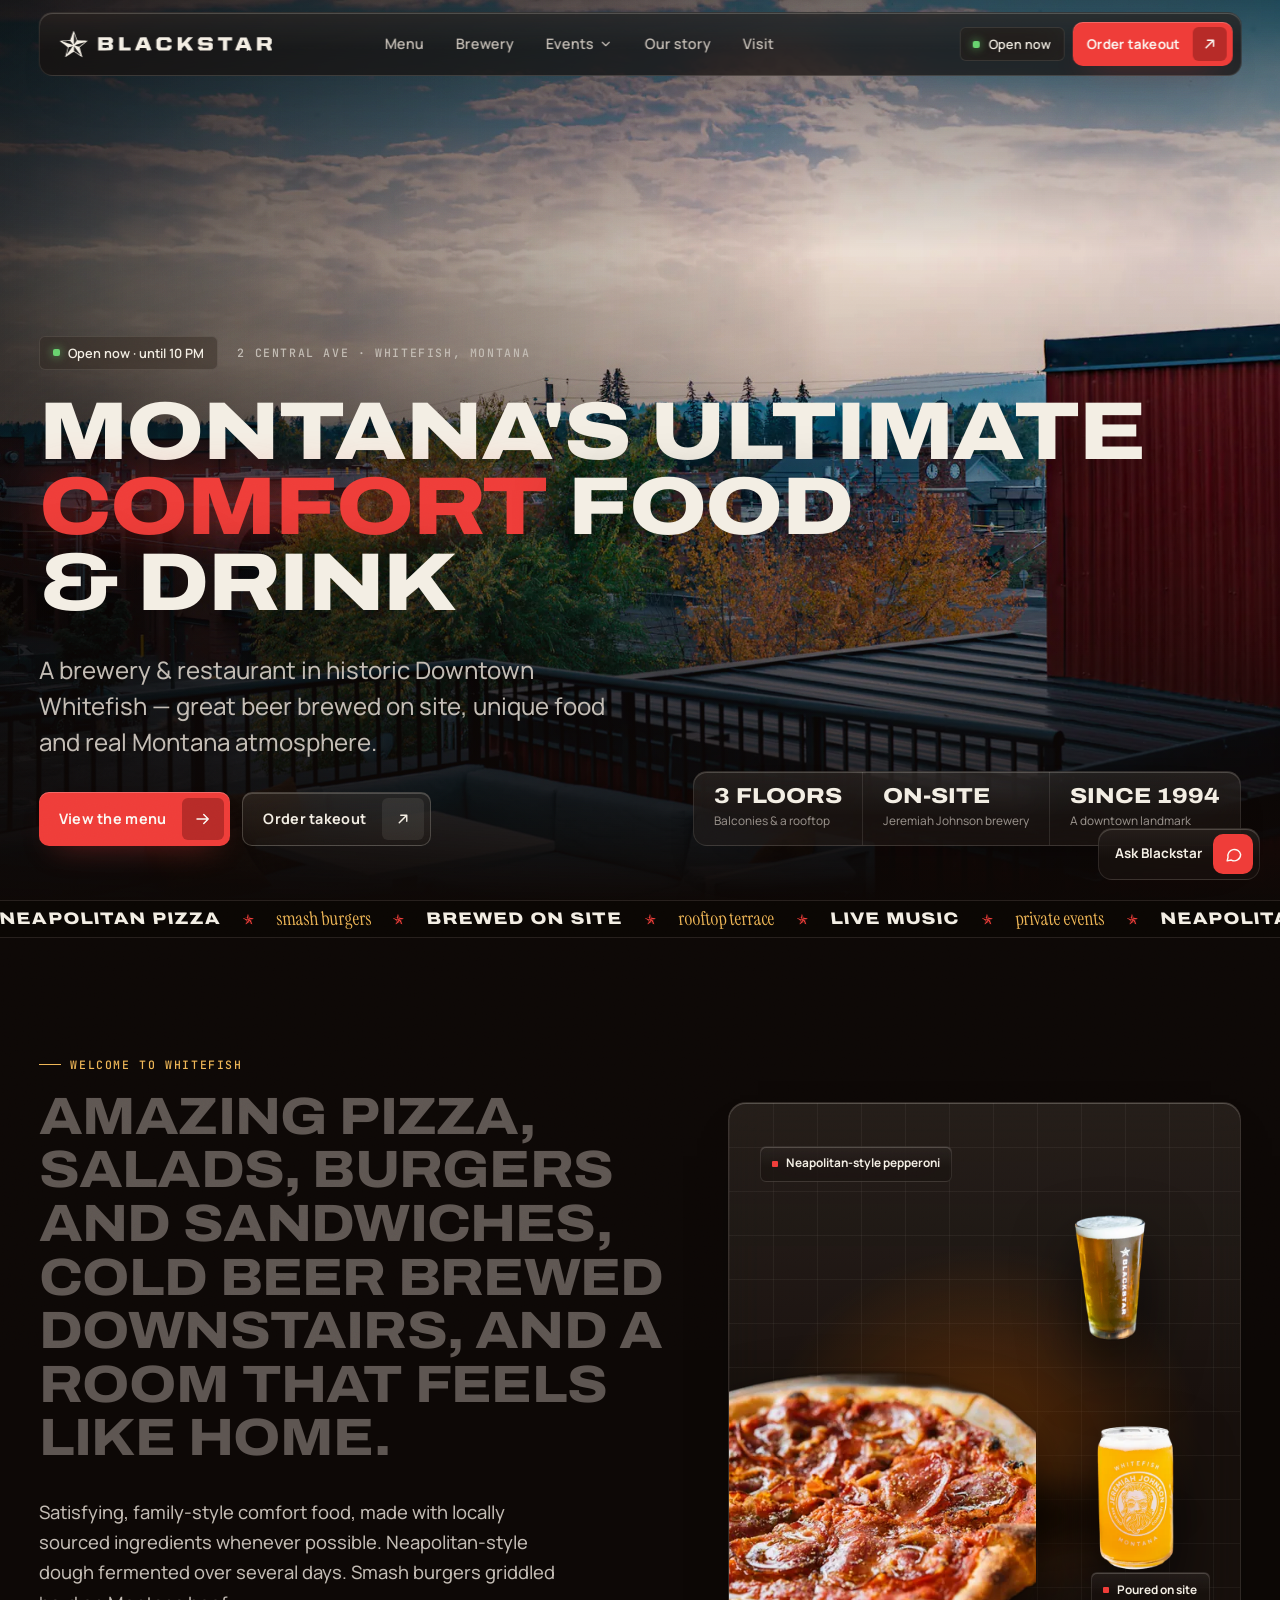
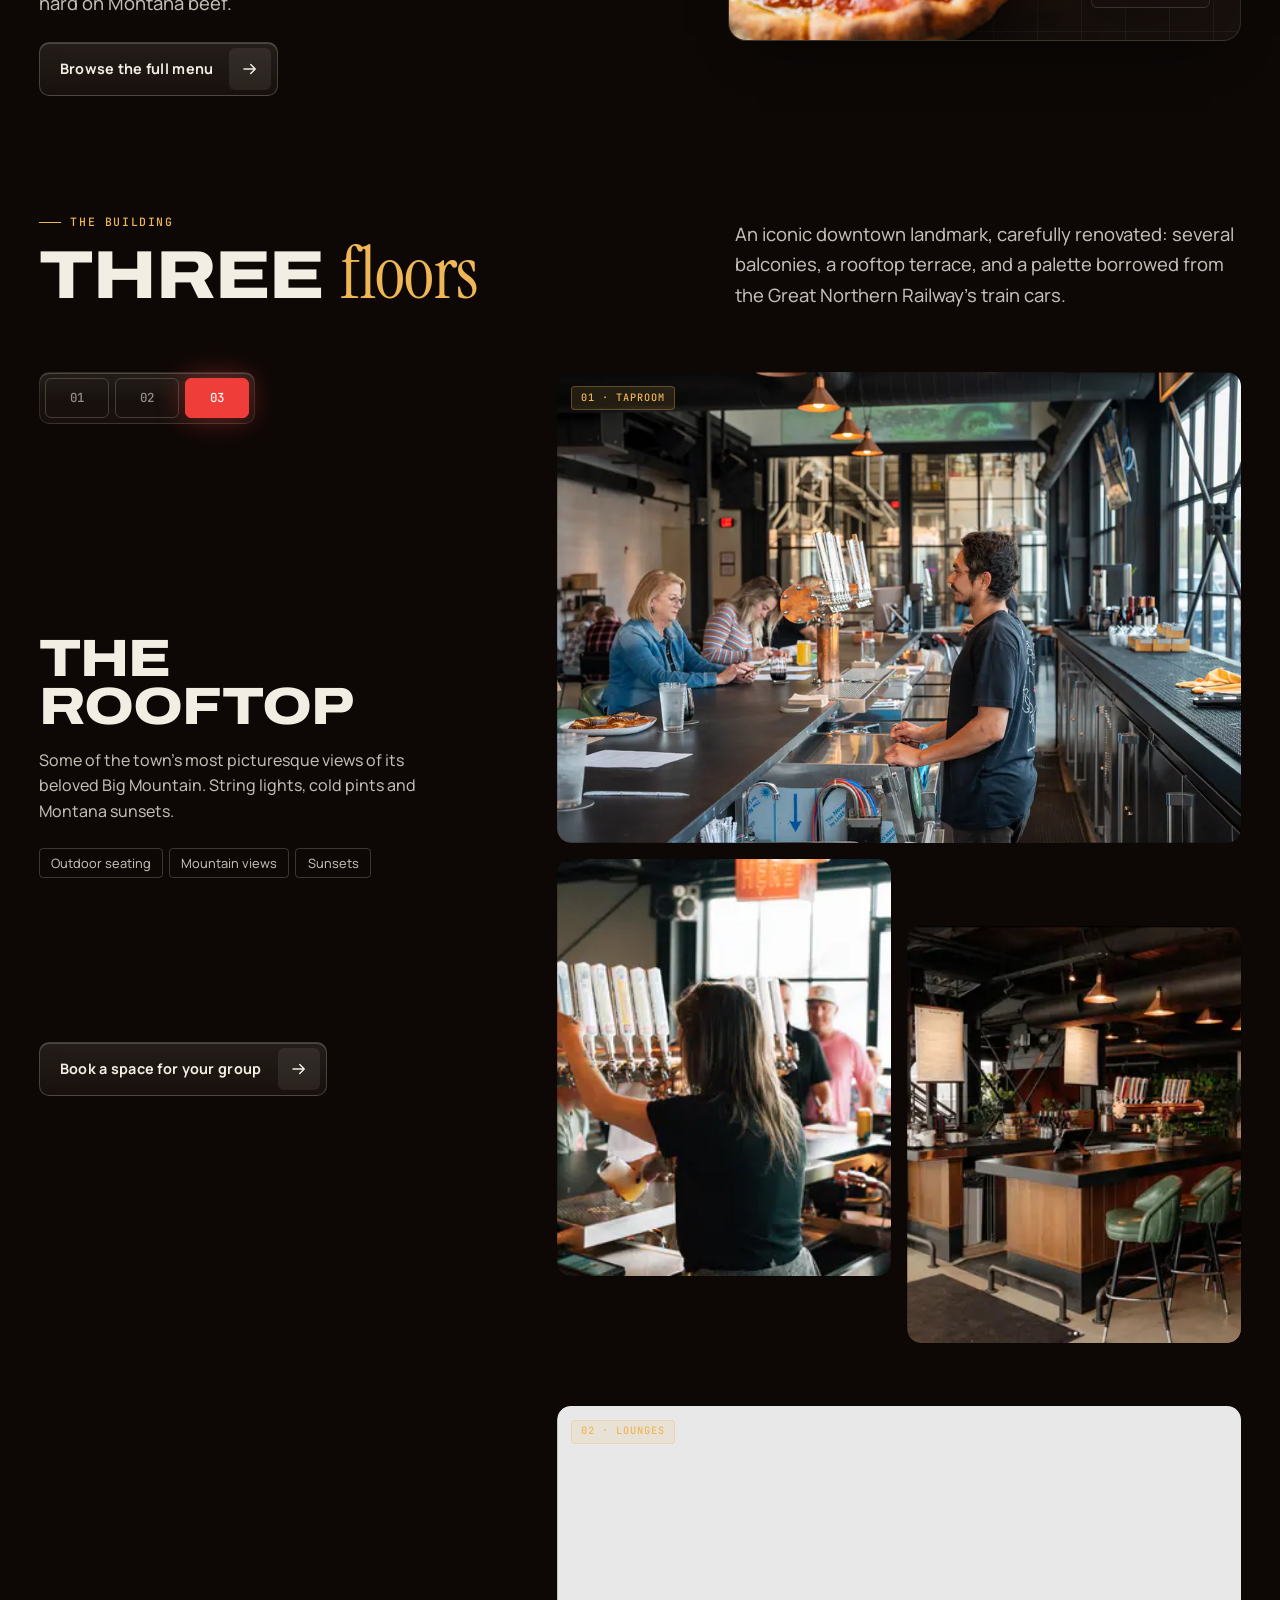
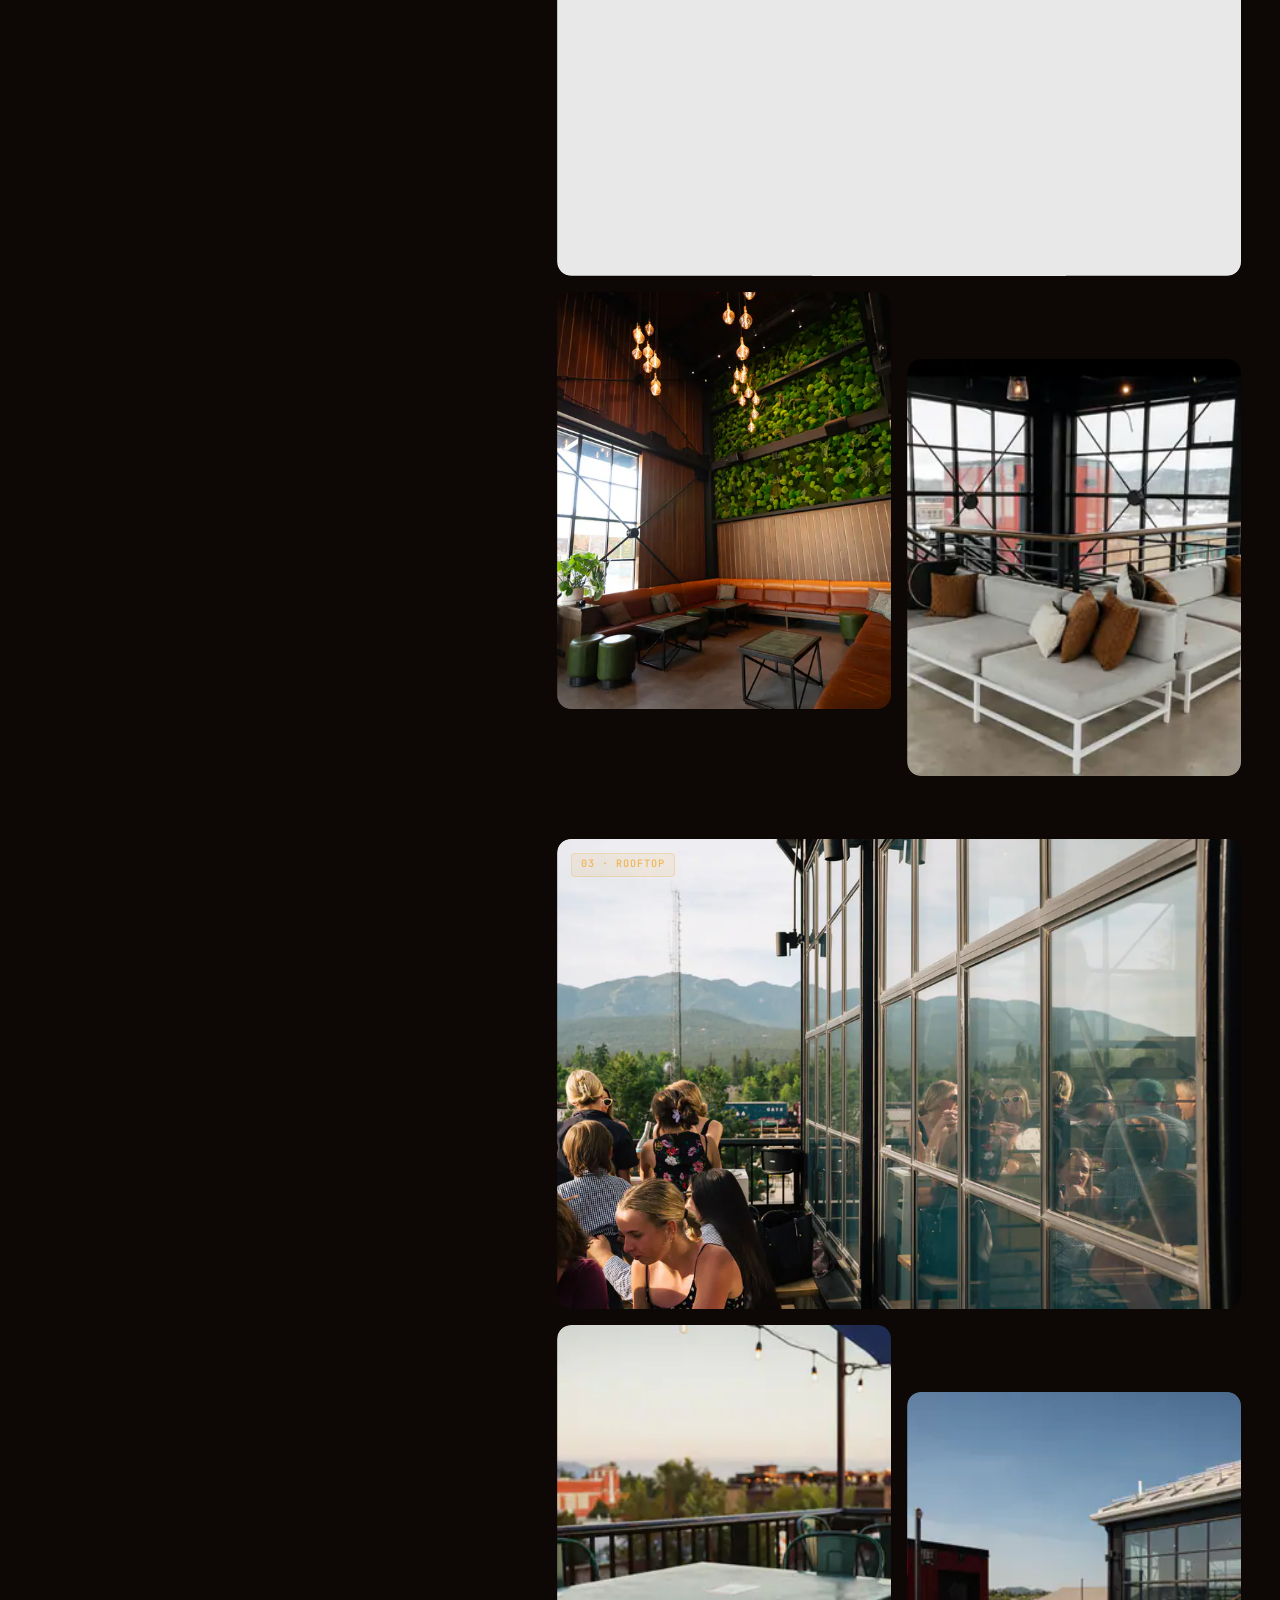
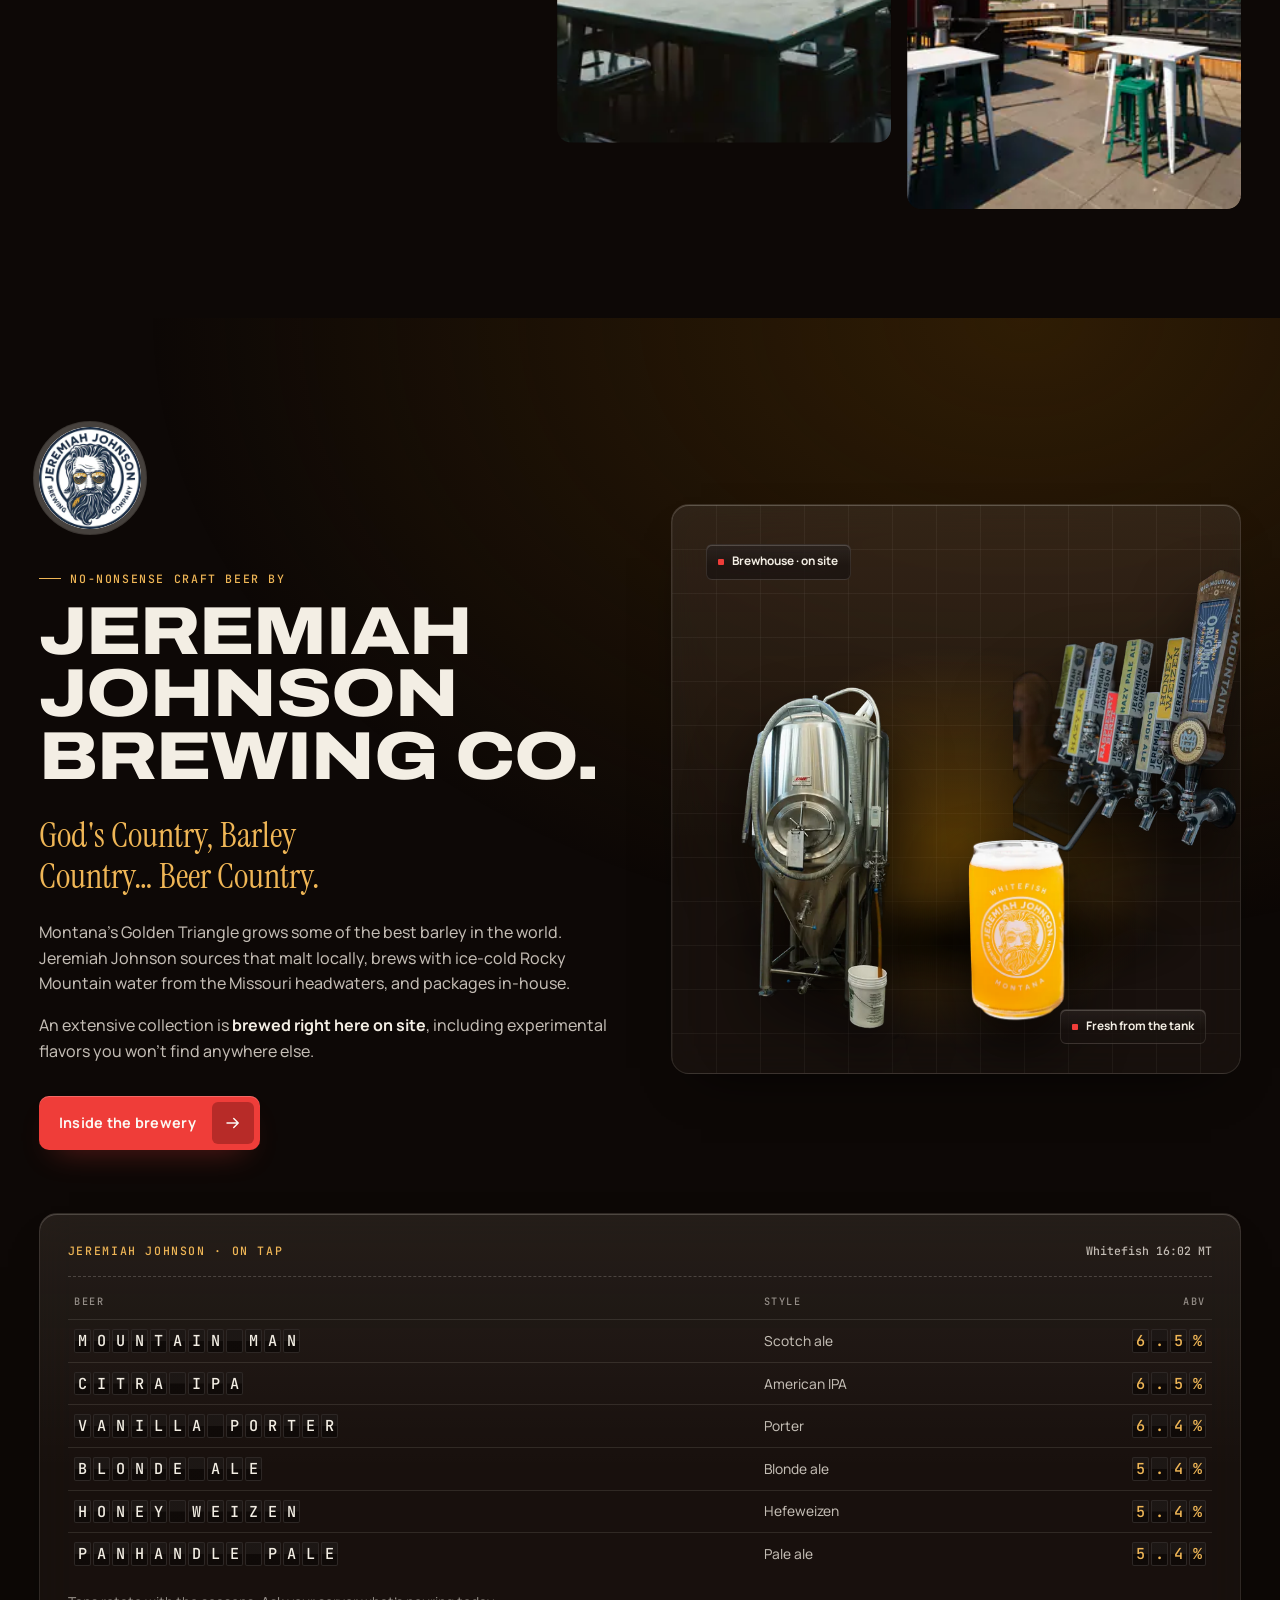
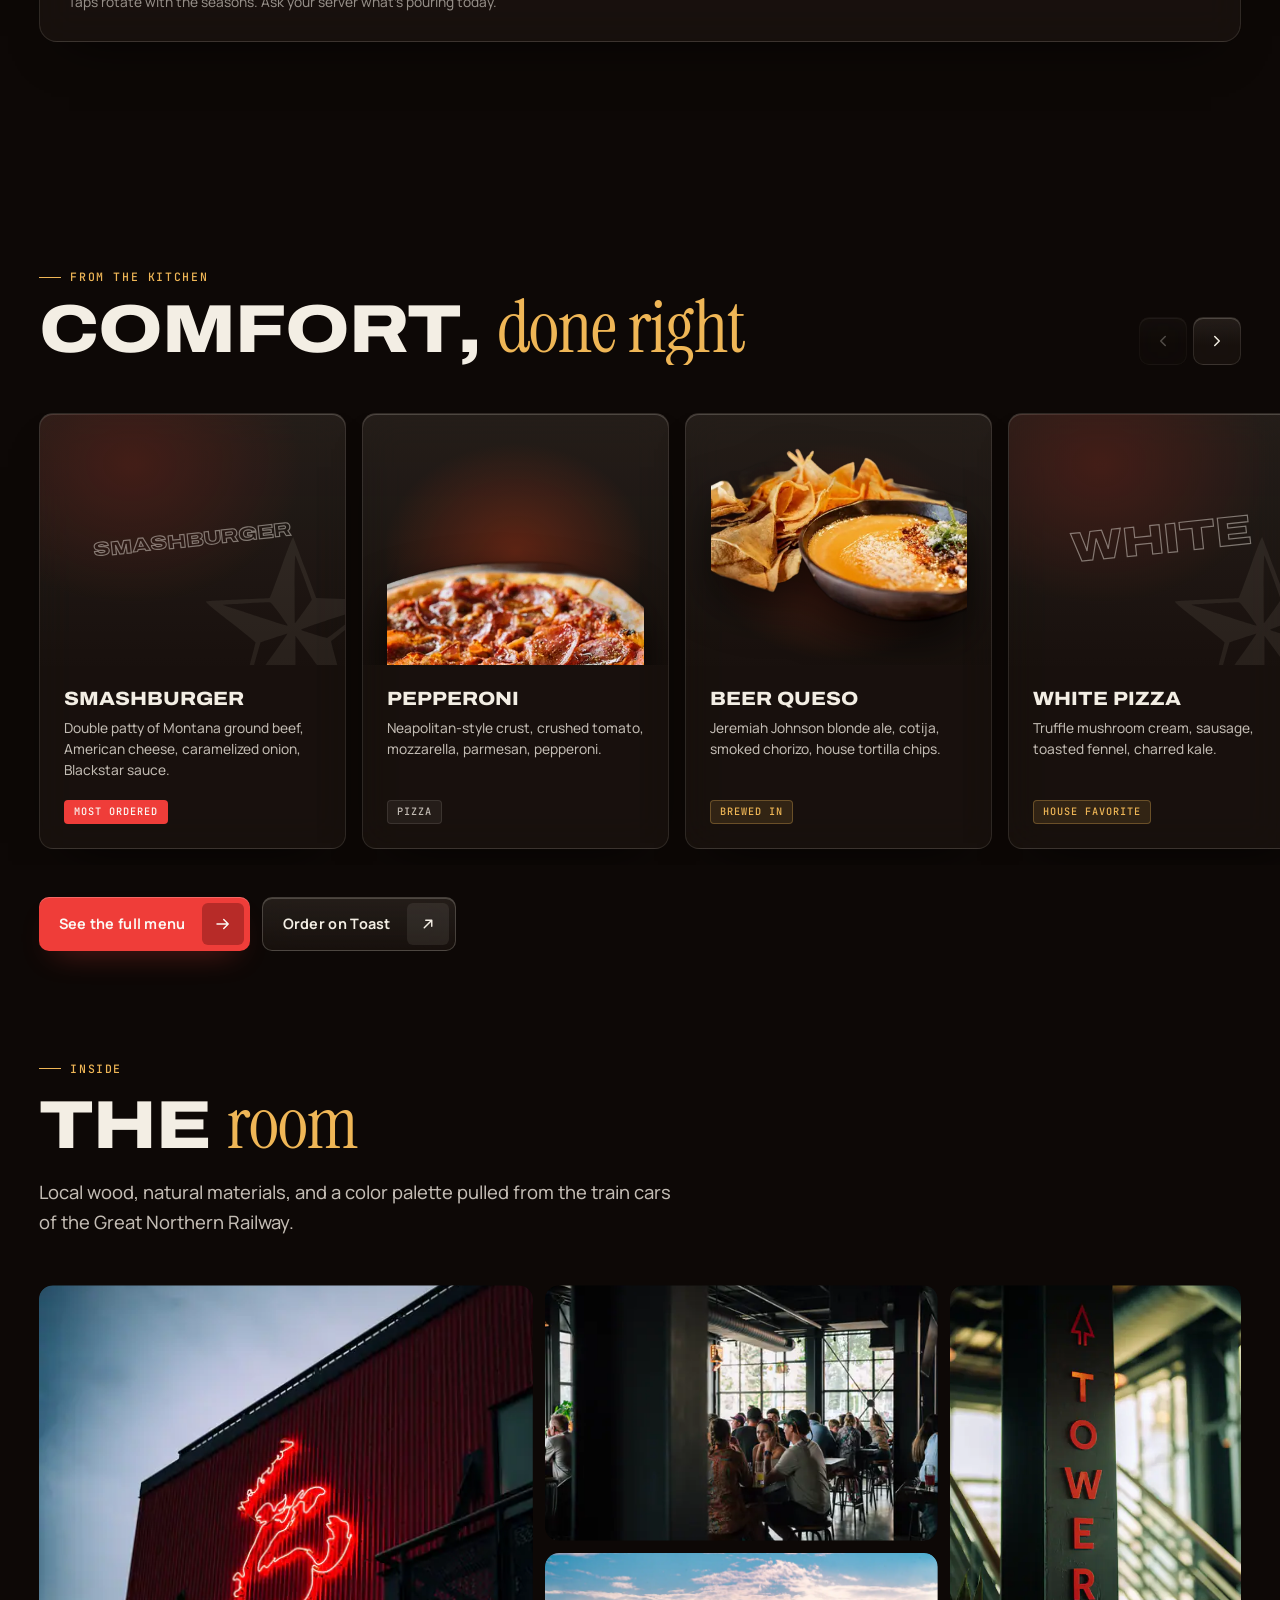
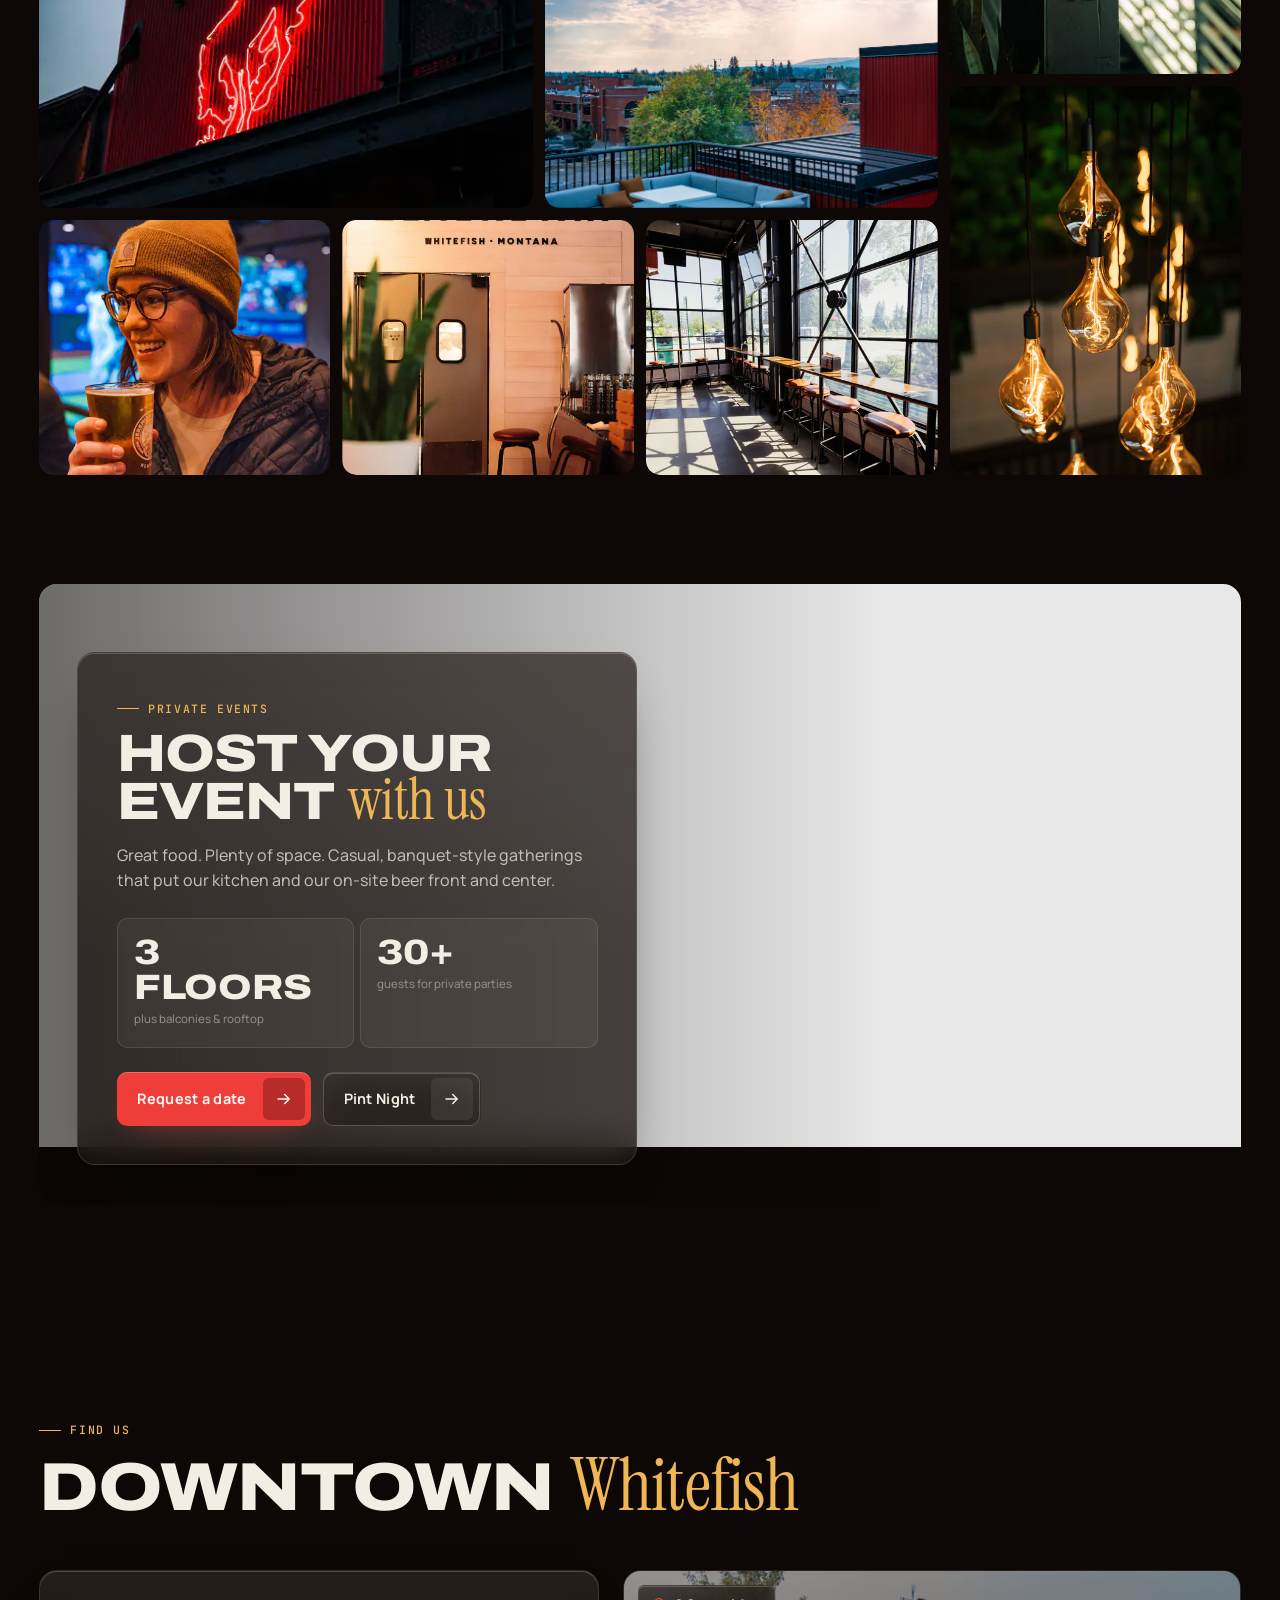
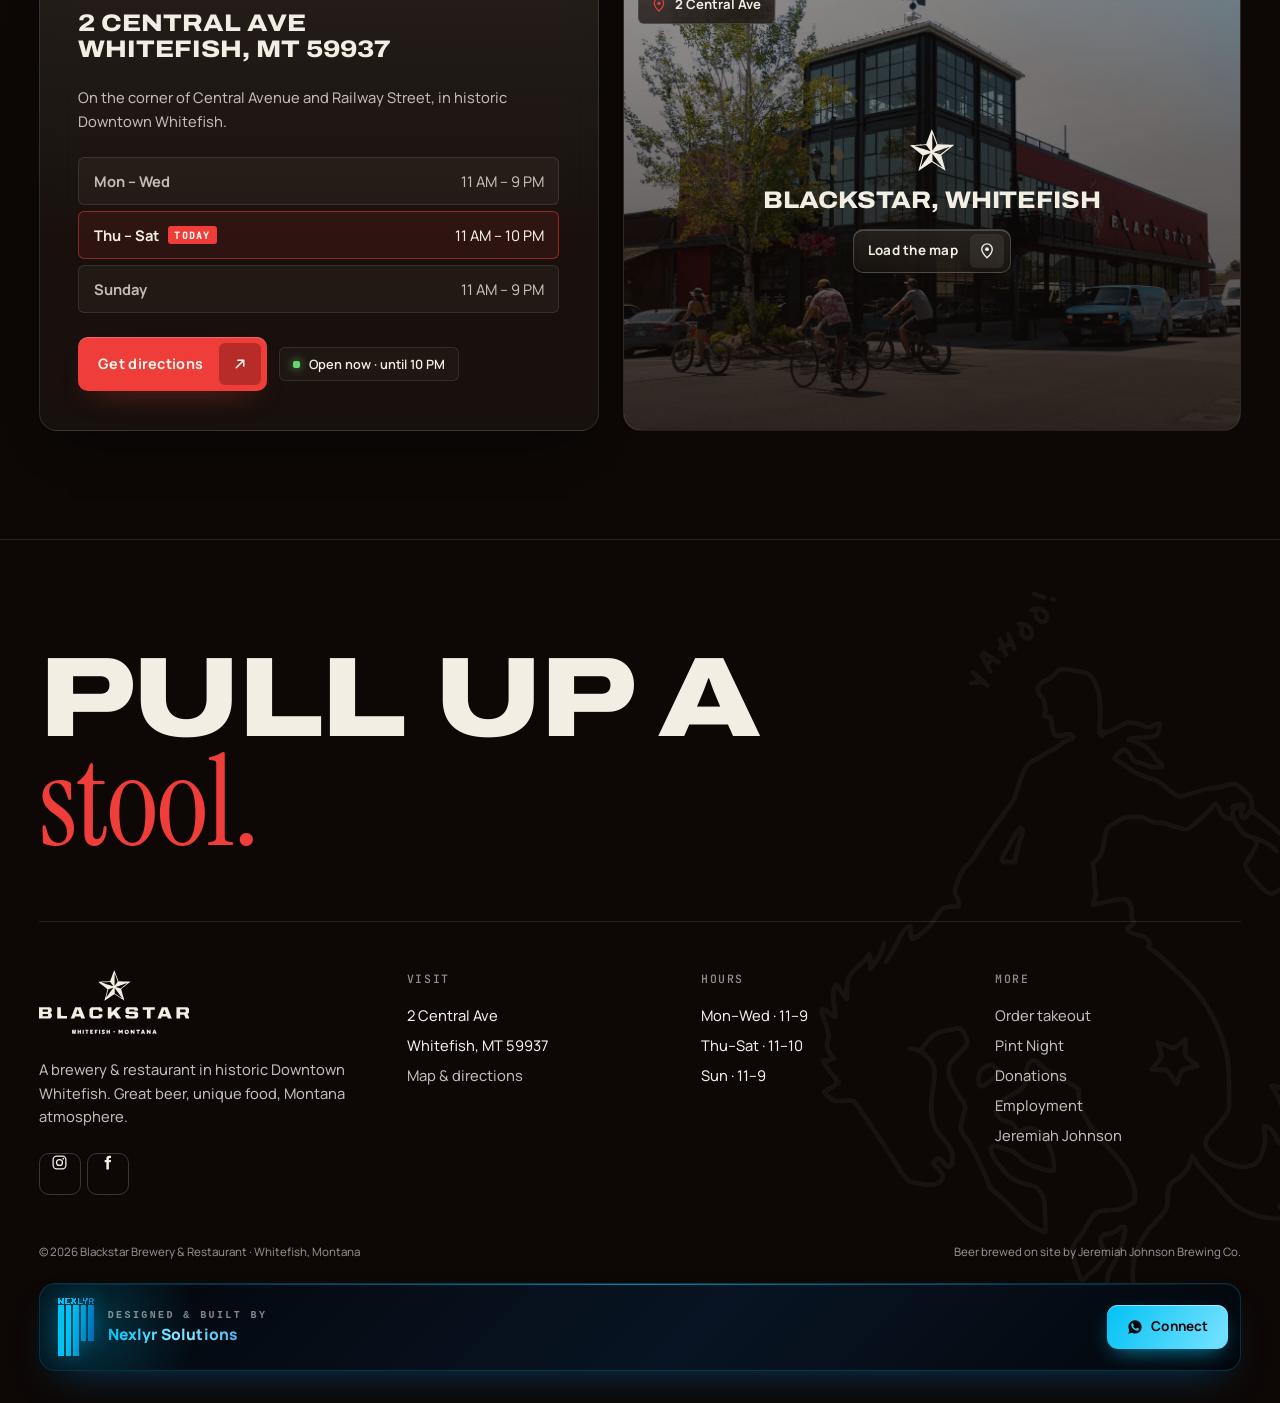
==== commit 29377ee6: "Per-page link-preview (OG) images and full OG/Twitter tags Branded 1200x630 share image for each pag" ====
--- a/index.html
+++ b/index.html
@@ -10,8 +10,9 @@
 <meta property="og:type" content="website"><meta property="og:site_name" content="Blackstar">
 <meta property="og:title" content="Blackstar — Brewery & Restaurant in Downtown Whitefish, Montana"><meta property="og:description" content="Montana's ultimate comfort food & drink. Neapolitan-style pizza, smash burgers and Jeremiah Johnson beer brewed on site, three floors and a rooftop terrace at 2 Central Ave, Whitefish.">
 <meta property="og:url" content="https://blackstar.nexlyr.solutions/">
-<meta property="og:image" content="https://blackstar.nexlyr.solutions/assets/brand/og-image.jpg"><meta property="og:image:width" content="1200"><meta property="og:image:height" content="630">
-<meta name="twitter:card" content="summary_large_image"><meta name="twitter:image" content="https://blackstar.nexlyr.solutions/assets/brand/og-image.jpg">
+<meta property="og:locale" content="en_US">
+<meta property="og:image" content="https://blackstar.nexlyr.solutions/assets/og/home.jpg?v=e8fbaa5e"><meta property="og:image:secure_url" content="https://blackstar.nexlyr.solutions/assets/og/home.jpg?v=e8fbaa5e"><meta property="og:image:type" content="image/jpeg"><meta property="og:image:width" content="1200"><meta property="og:image:height" content="630"><meta property="og:image:alt" content="Blackstar Brewery & Restaurant, Whitefish, Montana">
+<meta name="twitter:card" content="summary_large_image"><meta name="twitter:title" content="Blackstar — Brewery & Restaurant in Downtown Whitefish, Montana"><meta name="twitter:description" content="Montana's ultimate comfort food & drink. Neapolitan-style pizza, smash burgers and Jeremiah Johnson beer brewed on site, three floors and a rooftop terrace at 2 Central Ave, Whitefish."><meta name="twitter:image" content="https://blackstar.nexlyr.solutions/assets/og/home.jpg?v=e8fbaa5e"><meta name="twitter:image:alt" content="Blackstar Brewery & Restaurant, Whitefish, Montana">
 <link rel="icon" href="assets/brand/favicon.svg" type="image/svg+xml"><link rel="icon" href="assets/brand/favicon-32.png" sizes="32x32"><link rel="apple-touch-icon" href="assets/brand/apple-touch-icon.png">
 <link rel="manifest" href="site.webmanifest">
 <link rel="preload" href="assets/fonts/archivo-var.woff2" as="font" type="font/woff2" crossorigin>
@@ -20,7 +21,7 @@
 <link rel="stylesheet" href="assets/css/tokens.css?v=ffd7d1bf">
 <link rel="stylesheet" href="assets/css/site.css?v=4eea1d08">
 <script>(function(d){d.classList.add('js');if(!matchMedia('(prefers-reduced-motion: reduce)').matches)d.classList.add('js-motion')})(document.documentElement)</script>
-<script type="application/ld+json">{"@context":"https://schema.org","@type":["Restaurant","Brewery"],"name":"Blackstar","alternateName":"Blackstar Brewery & Restaurant","description":"Brewery and restaurant in historic Downtown Whitefish, Montana, with beer brewed on site by Jeremiah Johnson Brewing Co.","servesCuisine":["American","Pizza","Burgers"],"url":"https://blackstar.nexlyr.solutions/","image":"https://blackstar.nexlyr.solutions/assets/brand/og-image.jpg","address":{"@type":"PostalAddress","streetAddress":"2 Central Ave","addressLocality":"Whitefish","addressRegion":"MT","postalCode":"59937","addressCountry":"US"},"geo":{"@type":"GeoCoordinates","latitude":48.4121,"longitude":-114.3376},"openingHoursSpecification":[{"@type":"OpeningHoursSpecification","dayOfWeek":["Monday","Tuesday","Wednesday","Sunday"],"opens":"11:00","closes":"21:00"},{"@type":"OpeningHoursSpecification","dayOfWeek":["Thursday","Friday","Saturday"],"opens":"11:00","closes":"22:00"}],"acceptsReservations":"False","hasMenu":"https://blackstar.nexlyr.solutions/menu","sameAs":["https://www.instagram.com/blackstarmontana/","https://www.facebook.com/blackstarmontana","https://www.blackstarmt.com/"]}</script>
+<script type="application/ld+json">{"@context":"https://schema.org","@type":["Restaurant","Brewery"],"name":"Blackstar","alternateName":"Blackstar Brewery & Restaurant","description":"Brewery and restaurant in historic Downtown Whitefish, Montana, with beer brewed on site by Jeremiah Johnson Brewing Co.","servesCuisine":["American","Pizza","Burgers"],"url":"https://blackstar.nexlyr.solutions/","image":"https://blackstar.nexlyr.solutions/assets/og/home.jpg","address":{"@type":"PostalAddress","streetAddress":"2 Central Ave","addressLocality":"Whitefish","addressRegion":"MT","postalCode":"59937","addressCountry":"US"},"geo":{"@type":"GeoCoordinates","latitude":48.4121,"longitude":-114.3376},"openingHoursSpecification":[{"@type":"OpeningHoursSpecification","dayOfWeek":["Monday","Tuesday","Wednesday","Sunday"],"opens":"11:00","closes":"21:00"},{"@type":"OpeningHoursSpecification","dayOfWeek":["Thursday","Friday","Saturday"],"opens":"11:00","closes":"22:00"}],"acceptsReservations":"False","hasMenu":"https://blackstar.nexlyr.solutions/menu","sameAs":["https://www.instagram.com/blackstarmontana/","https://www.facebook.com/blackstarmontana","https://www.blackstarmt.com/"]}</script>
 </head>
 <body data-page="home">
 <a class="skip" href="#main">Skip to content</a>
